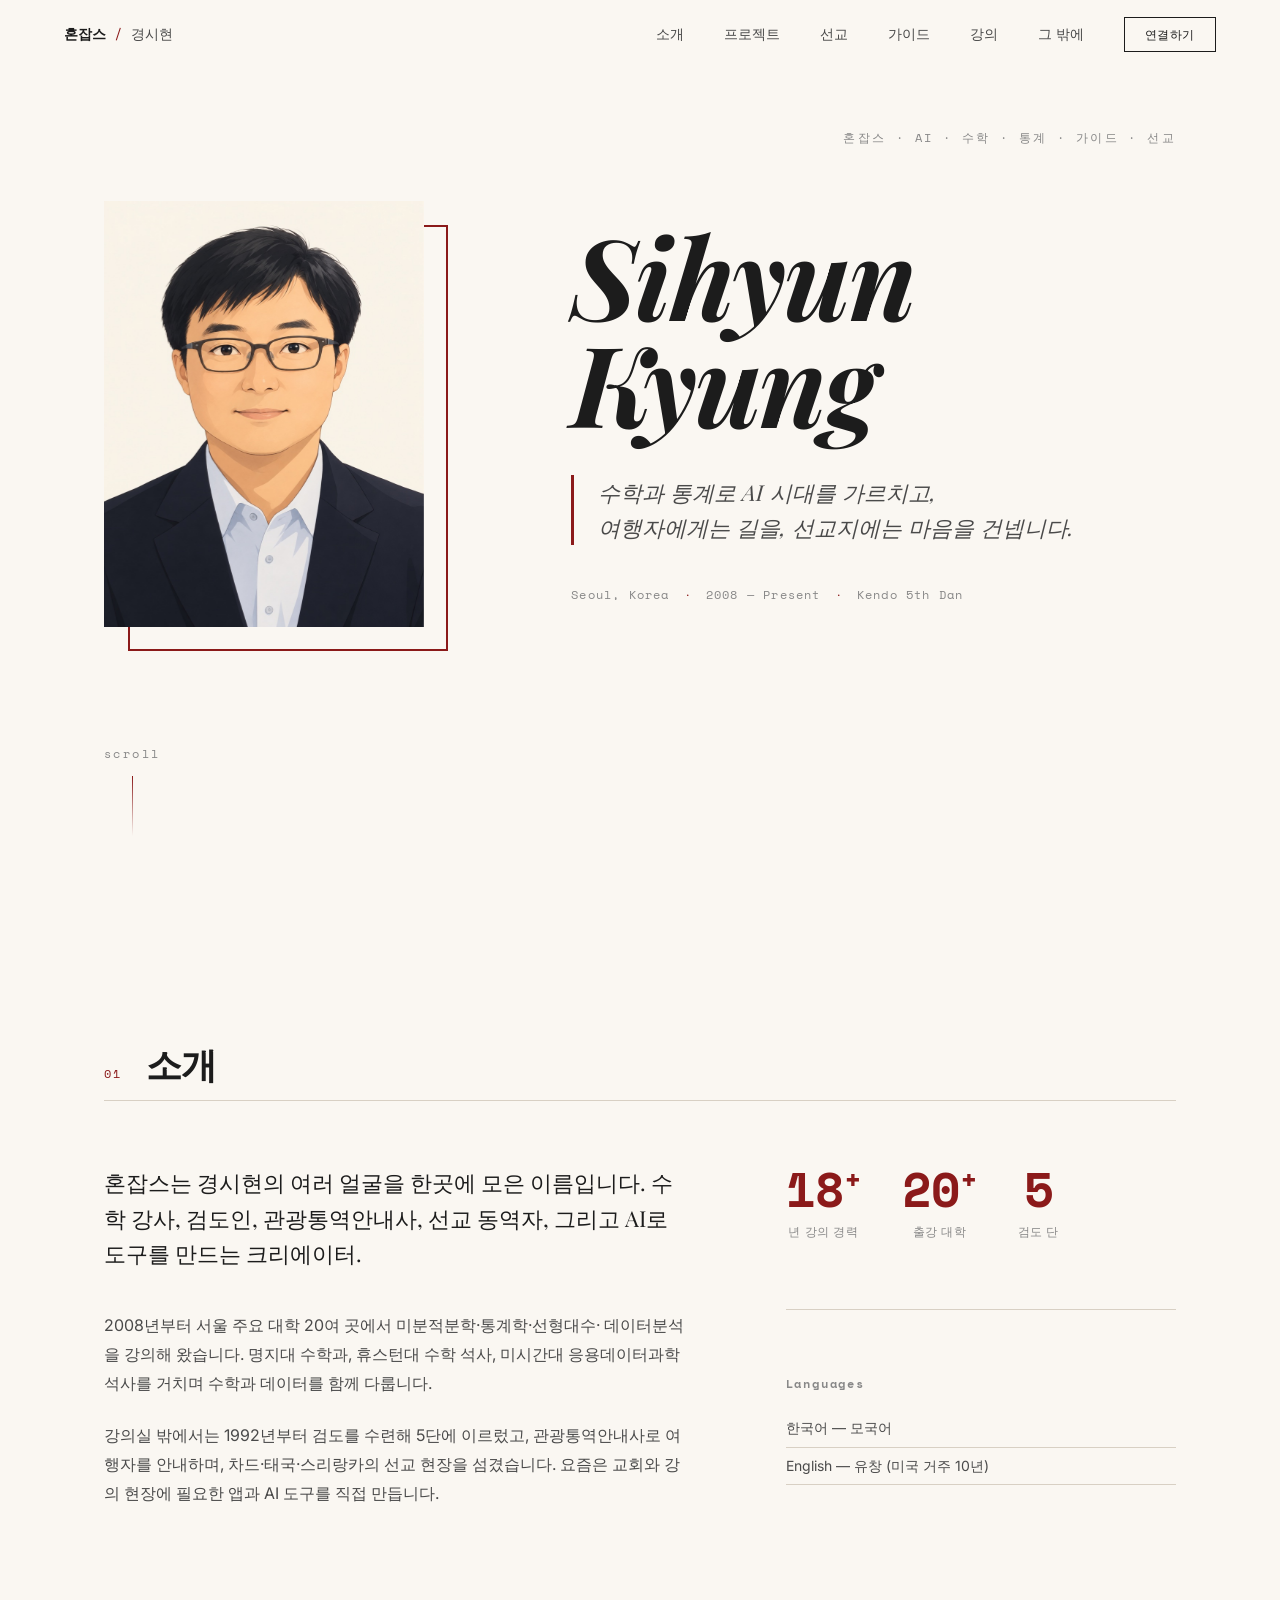
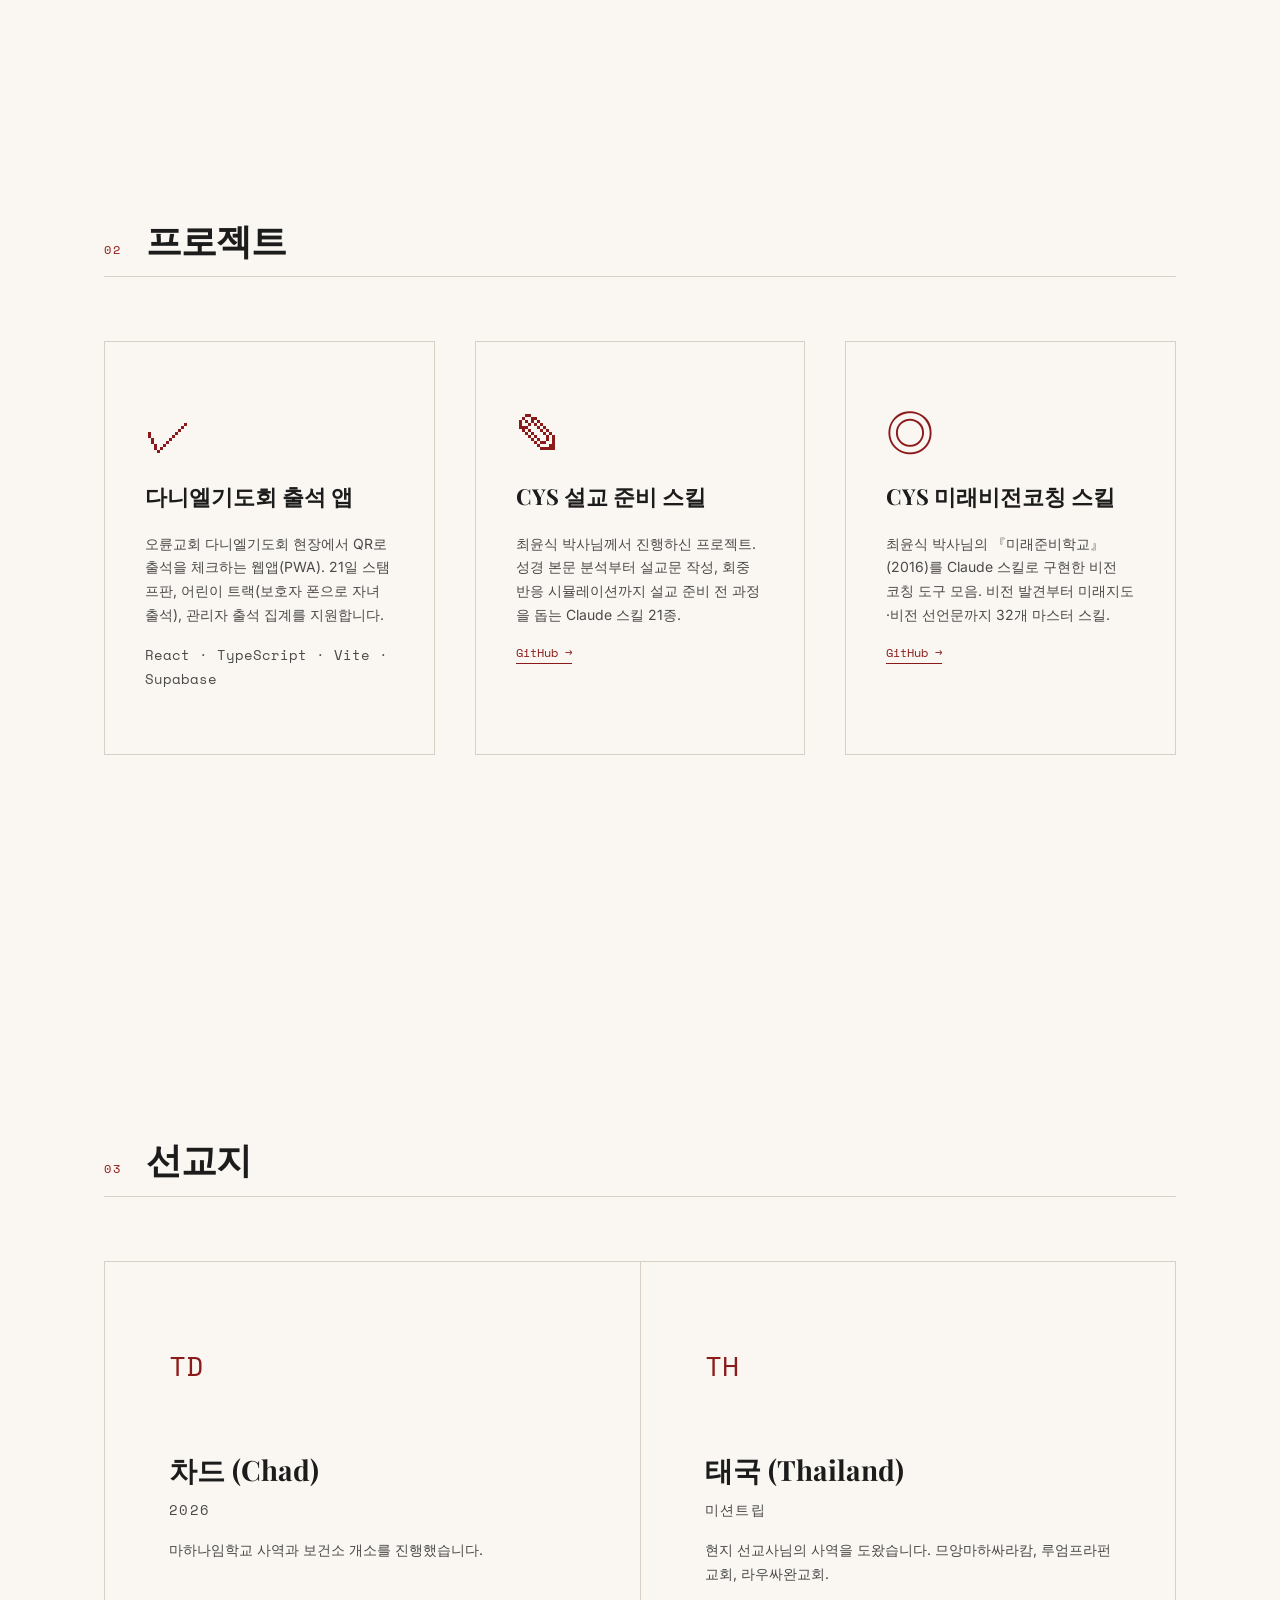
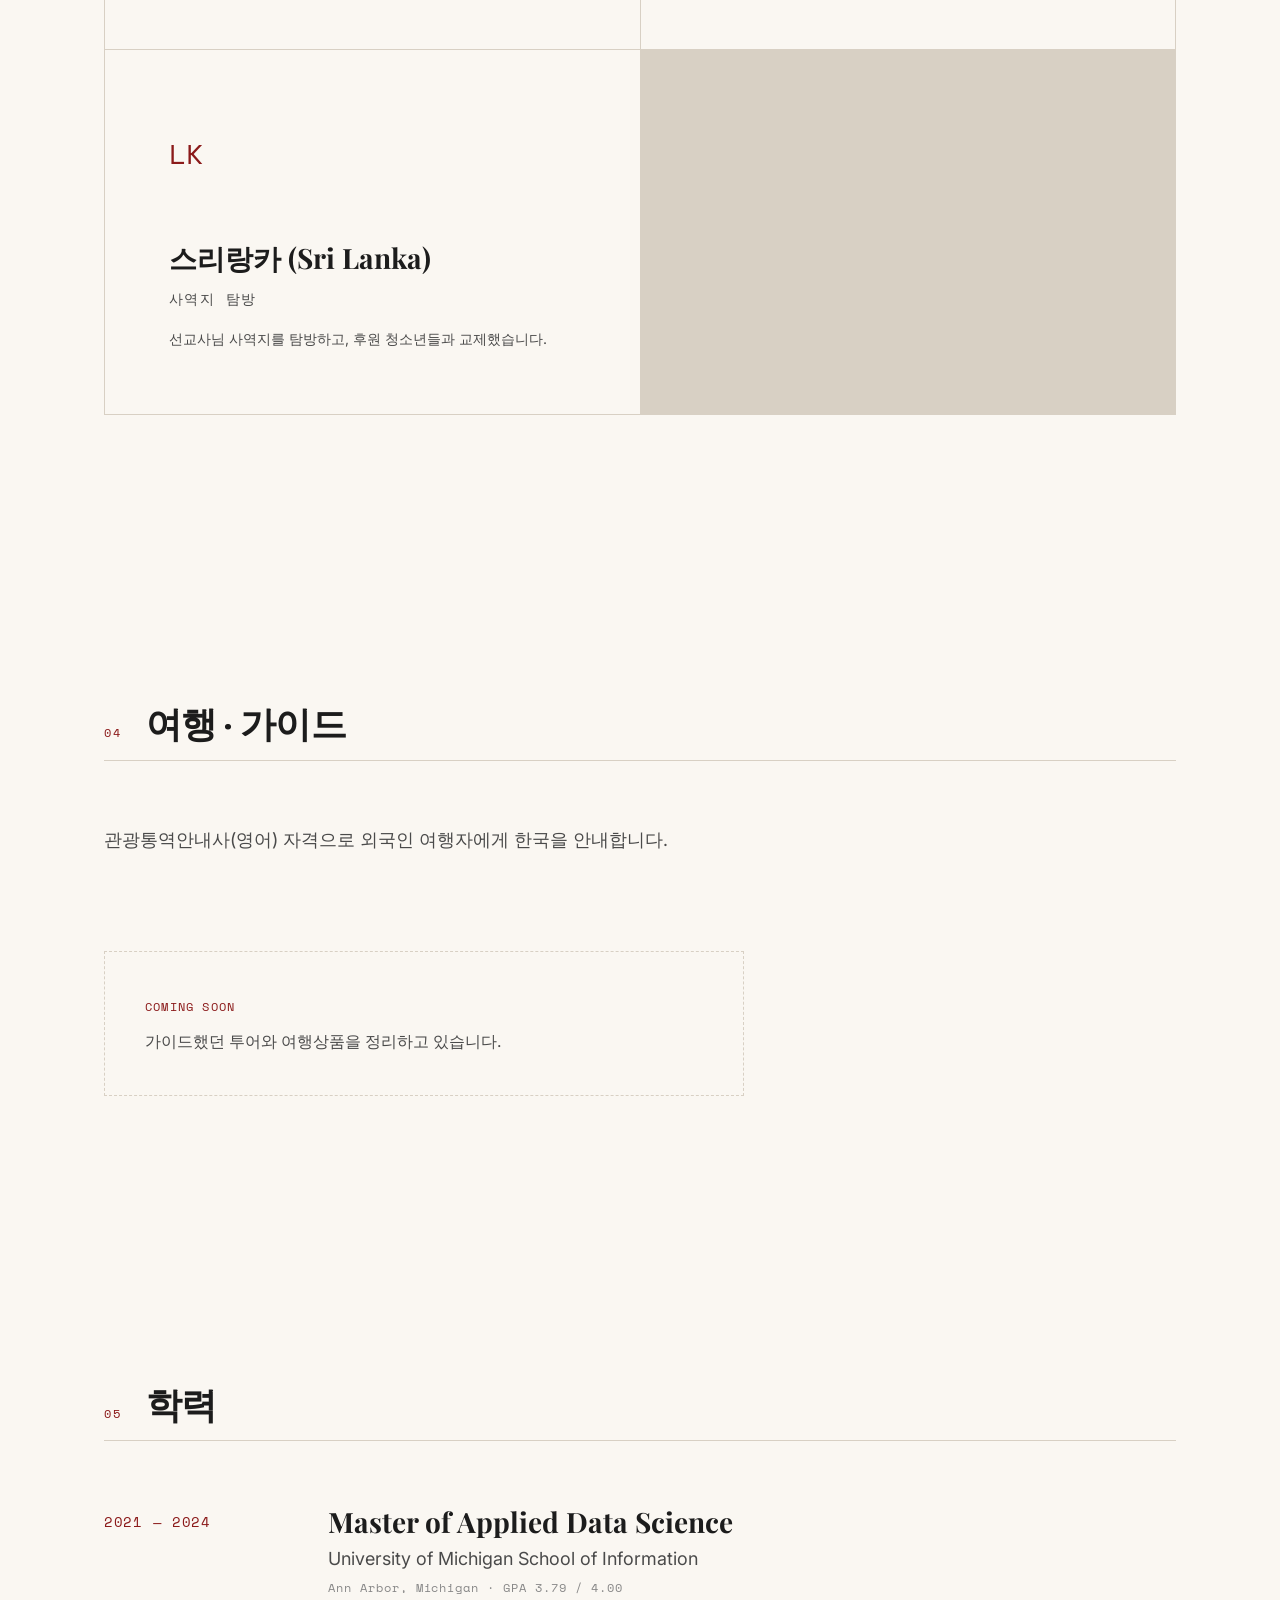
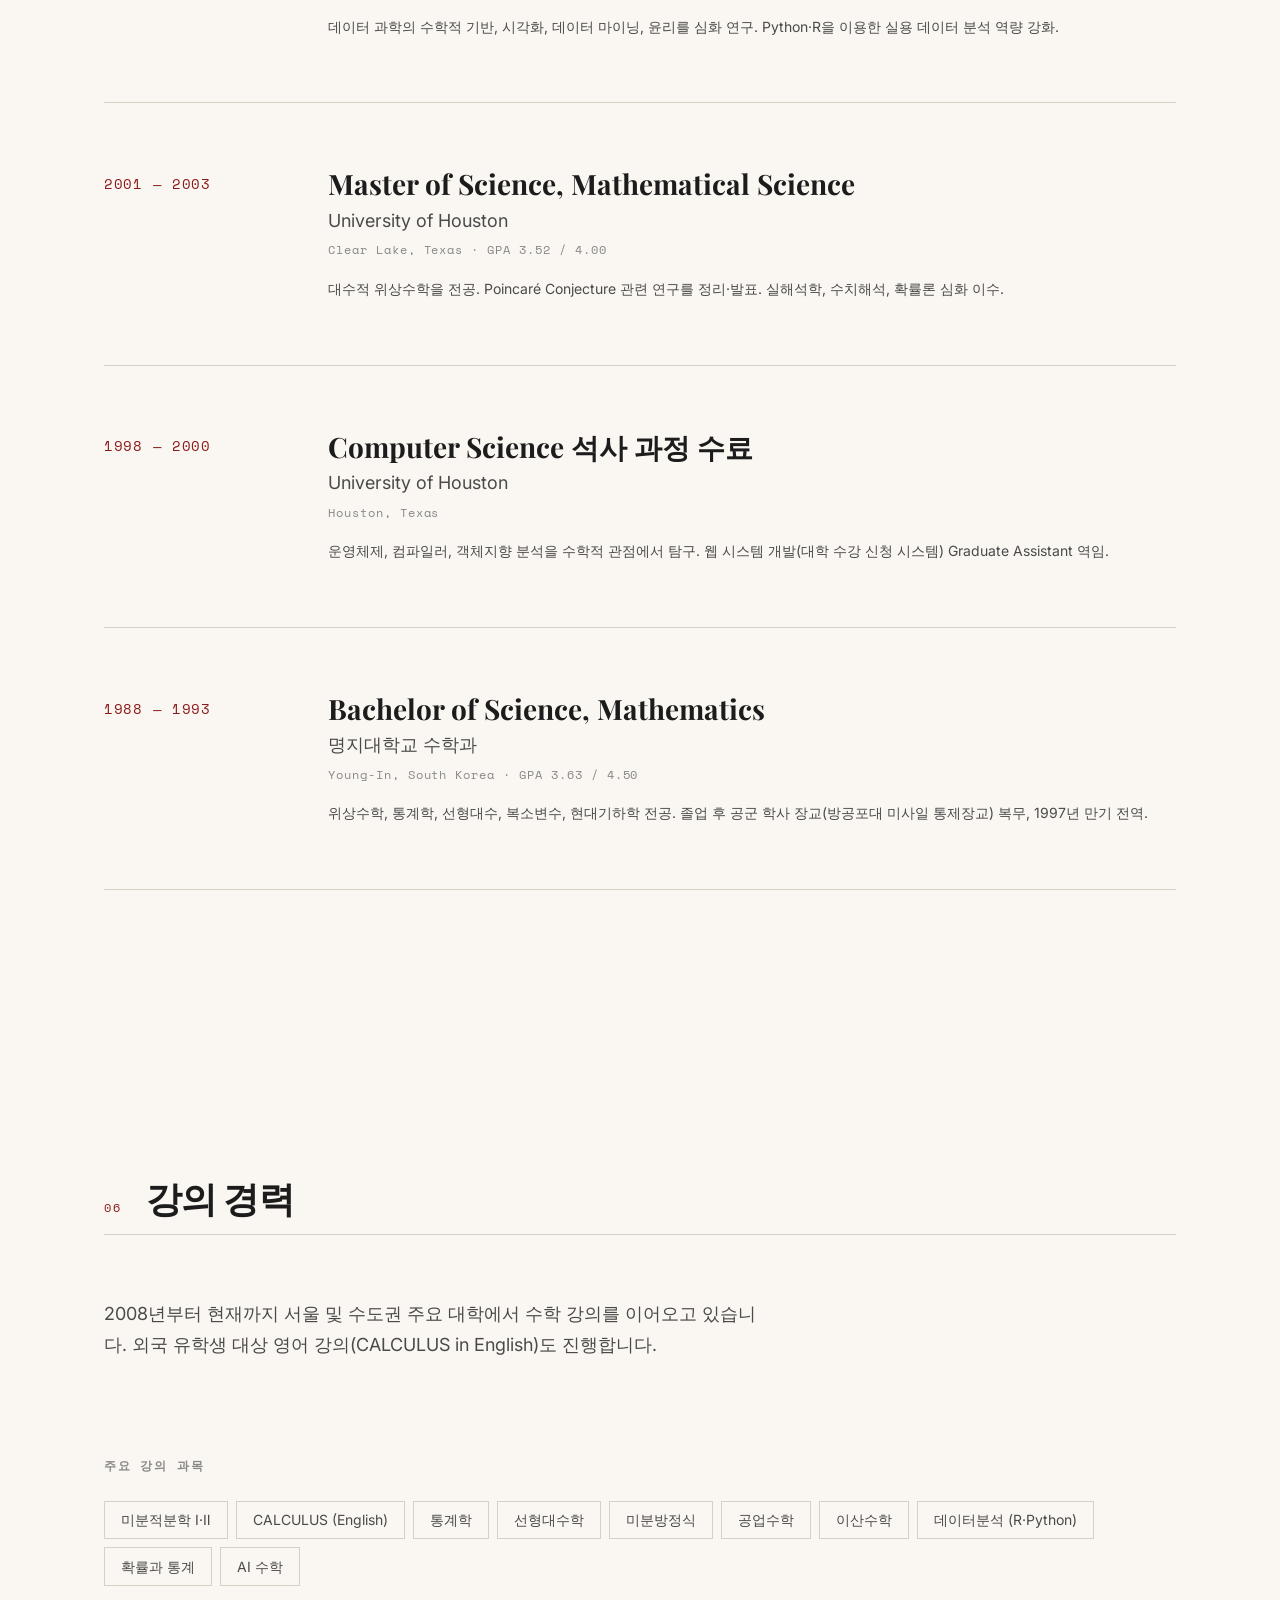
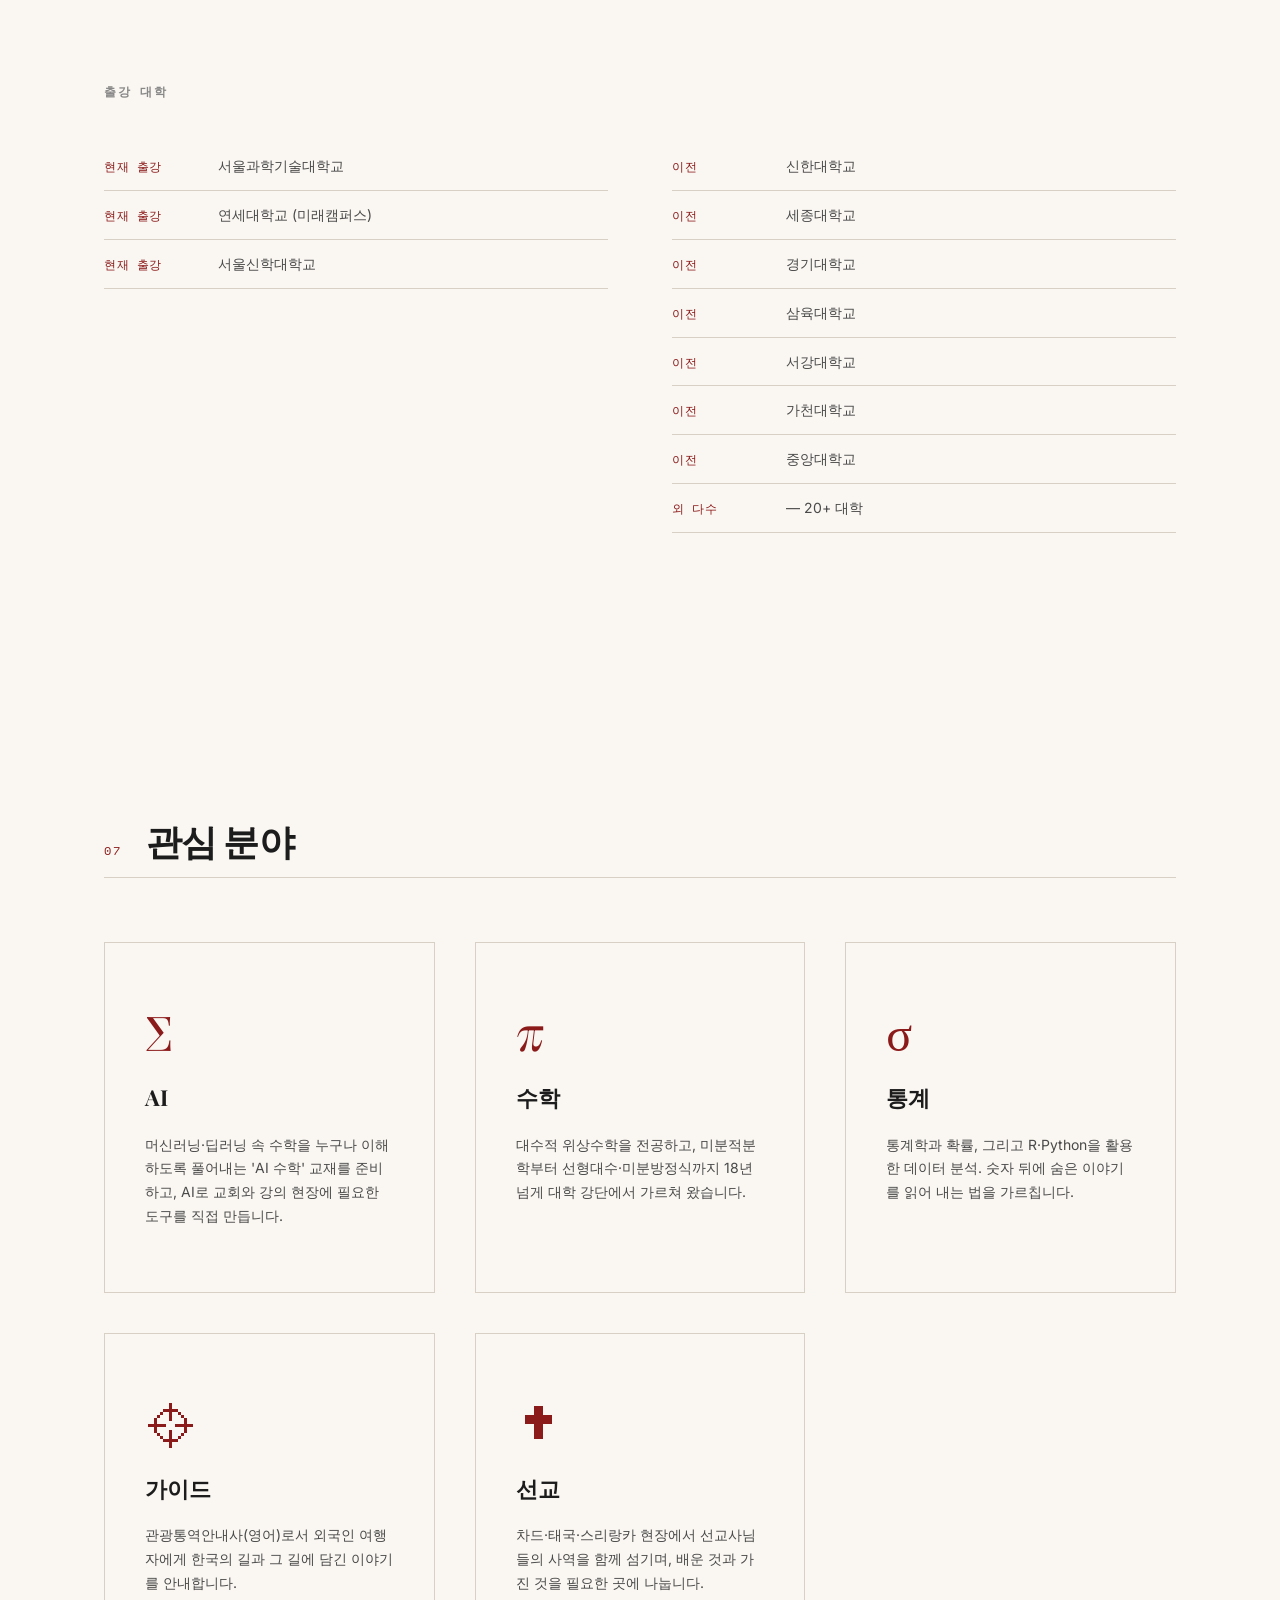
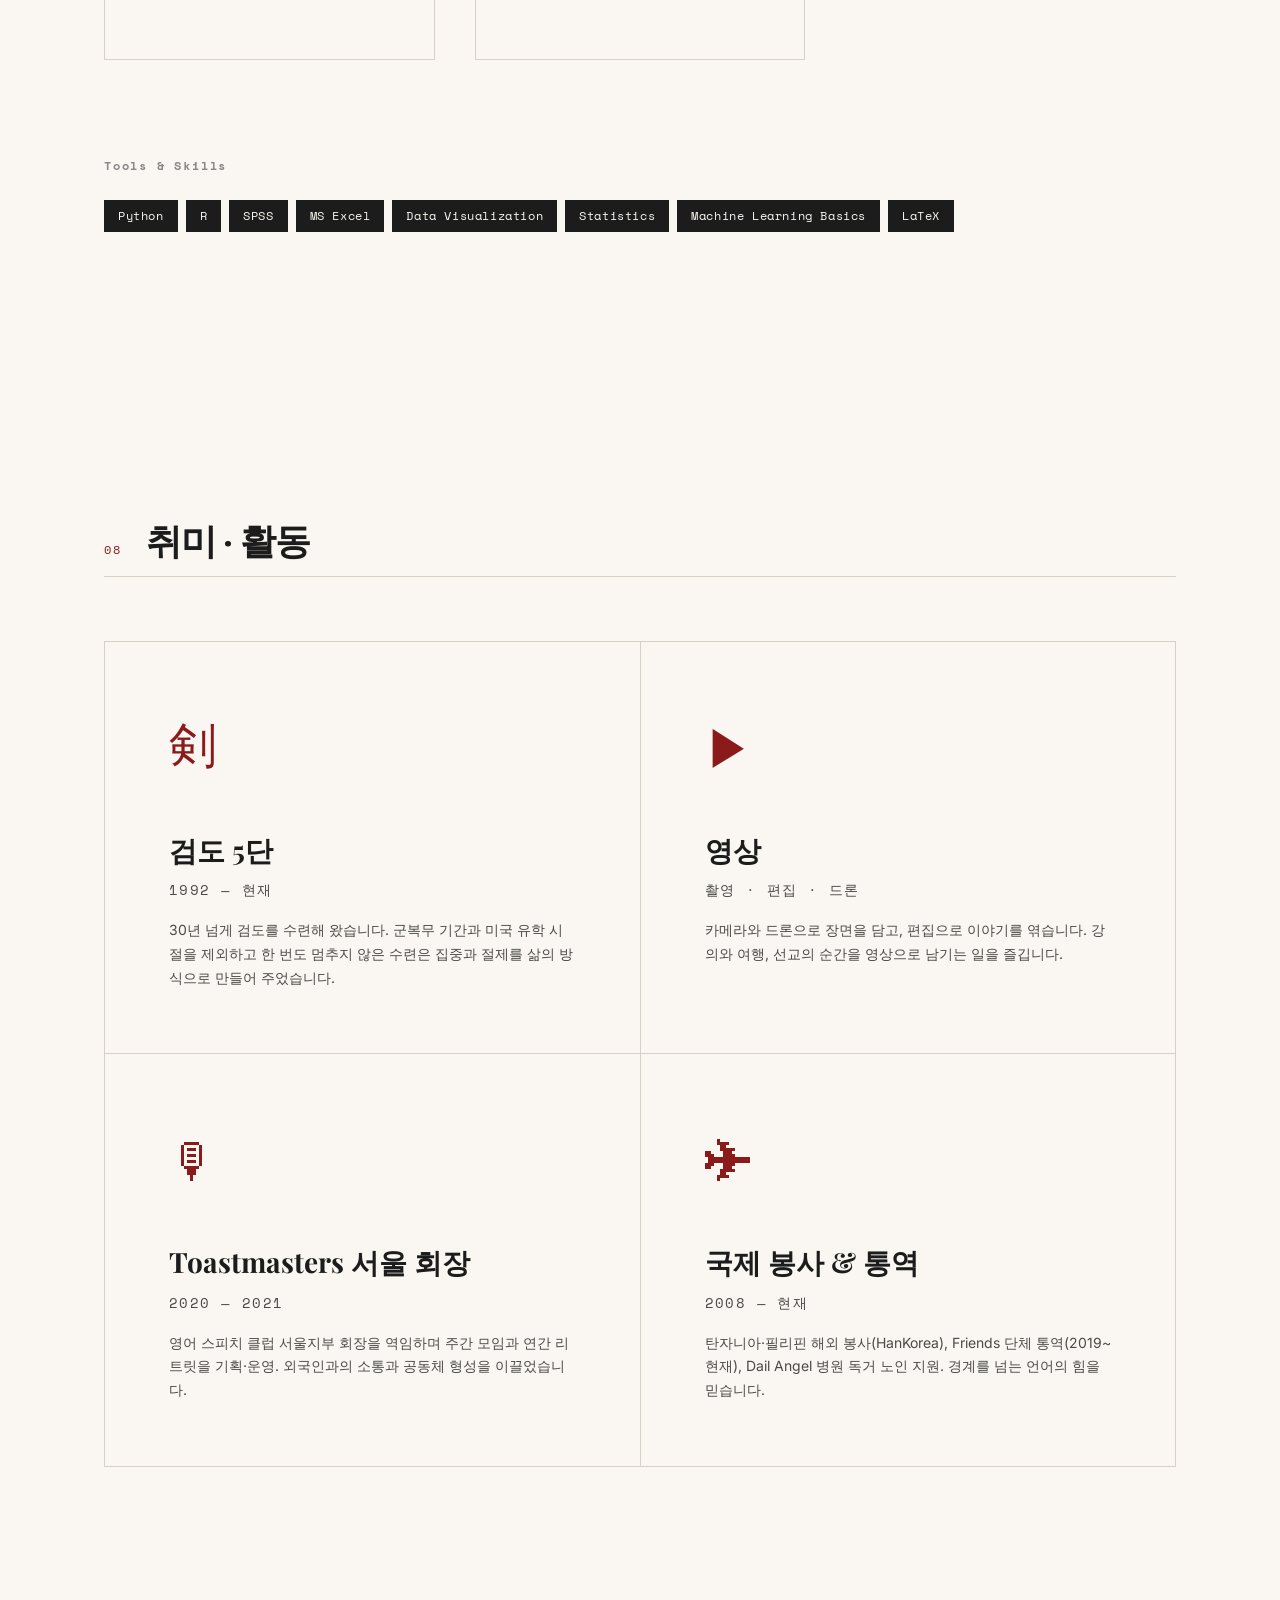
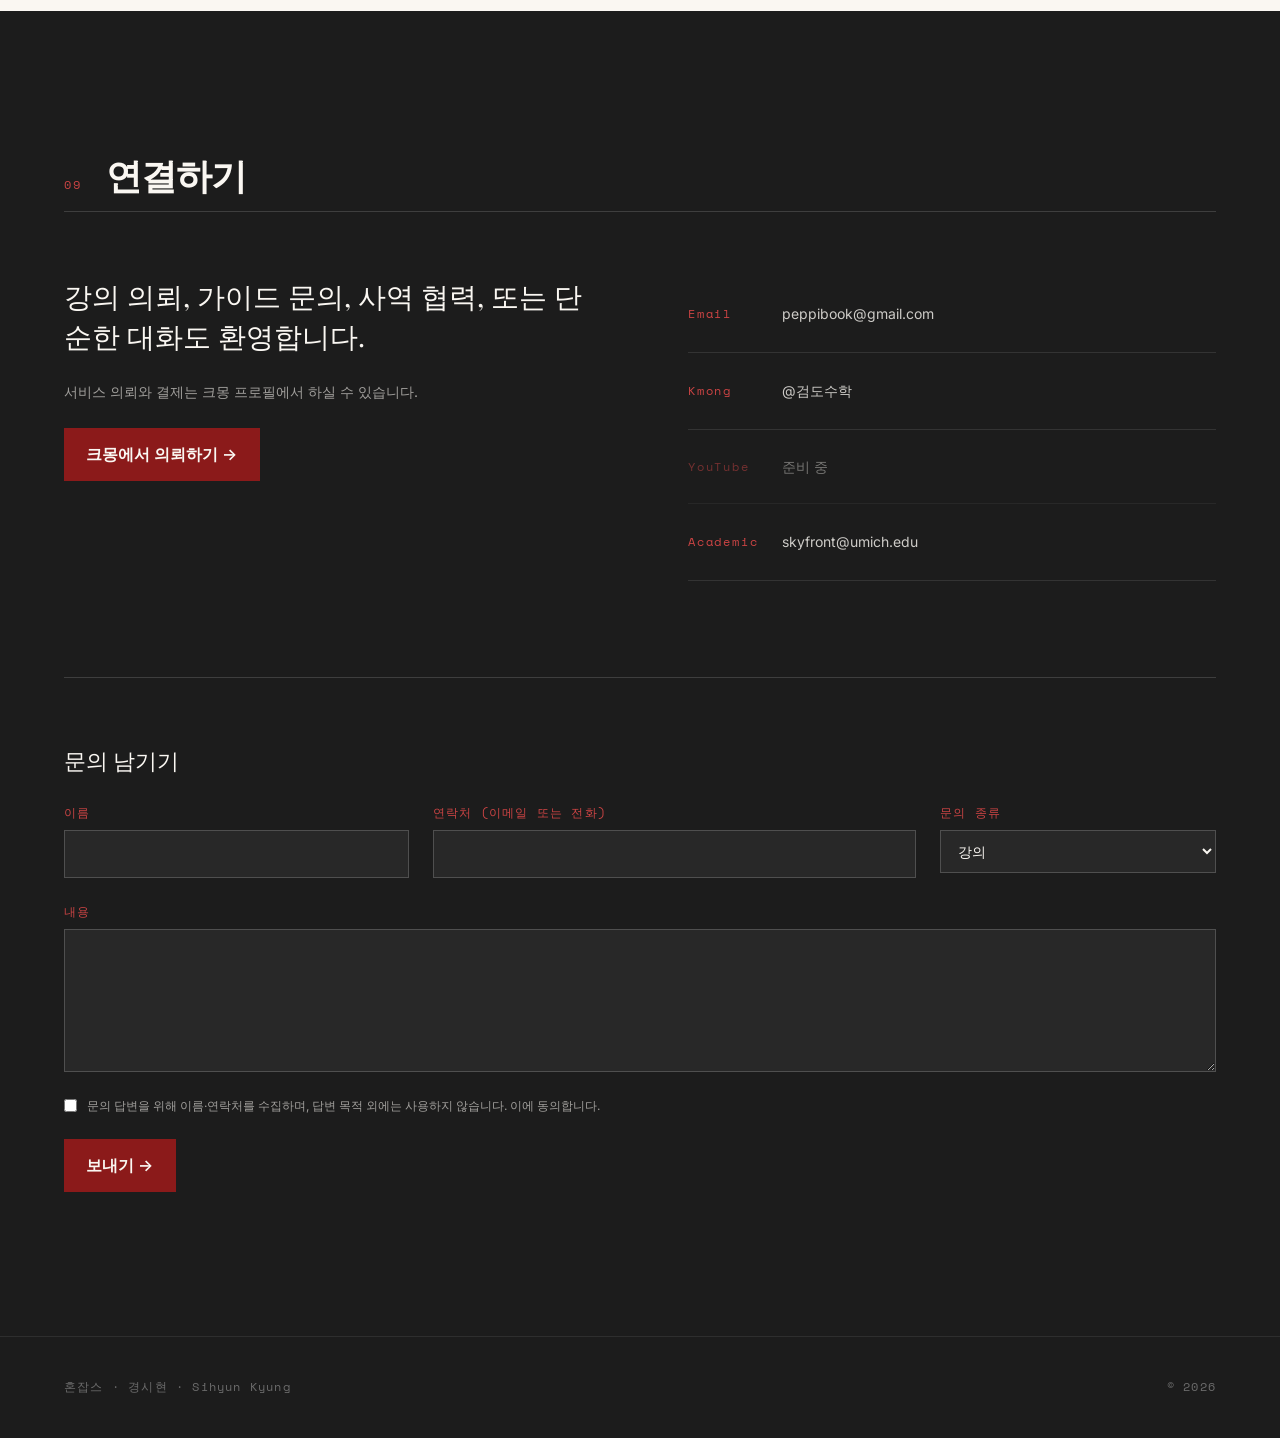
==== index.html @ 9460e6c8 "Add files via upload" ====
<!DOCTYPE html>
<html lang="ko">
<head>
  <meta charset="UTF-8" />
  <meta name="viewport" content="width=device-width, initial-scale=1.0" />
  <title>혼잡스 — 경시현</title>
  <meta name="description" content="혼잡스 — 경시현(Sihyun Kyung). 수학 강사, 검도 5단, 관광통역안내사, 선교, 앱·AI 프로젝트." />
  <link rel="preconnect" href="https://fonts.googleapis.com" />
  <link rel="preconnect" href="https://fonts.gstatic.com" crossorigin />
  <link href="https://fonts.googleapis.com/css2?family=Playfair+Display:ital,wght@0,400;0,700;0,900;1,400;1,700&family=Inter:wght@300;400;500;600&family=Space+Mono:wght@400;700&display=swap" rel="stylesheet" />
  <link rel="stylesheet" href="css/style.css" />
</head>
<body>

  <!-- ═══ NAV ═══ -->
  <nav class="nav" id="nav">
    <div class="nav__logo">
      <span class="nav__name">혼잡스</span>
      <span class="nav__slash">/</span>
      <span class="nav__name-en">경시현</span>
    </div>
    <ul class="nav__links">
      <li><a href="#about">소개</a></li>
      <li><a href="#projects">프로젝트</a></li>
      <li><a href="#mission">선교</a></li>
      <li><a href="#guide">가이드</a></li>
      <li><a href="#teaching">강의</a></li>
      <li><a href="#beyond">그 밖에</a></li>
      <li><a href="#contact" class="nav__cta">연결하기</a></li>
    </ul>
    <button class="nav__toggle" aria-label="메뉴 열기">
      <span></span><span></span>
    </button>
  </nav>

  <!-- ═══ HERO ═══ -->
  <header class="hero" id="home">
    <div class="hero__top">
      <span class="hero__label mono">혼잡스 · AI · 수학 · 통계 · 가이드 · 선교</span>
    </div>

    <div class="hero__center">
      <div class="hero__photo-wrap">
        <div class="hero__photo-frame">
          <img src="assets/img/profile-toon.jpg" alt="경시현 일러스트 프로필" class="hero__photo hero__photo--toon" />
                  </div>
        <div class="hero__photo-accent" aria-hidden="true"></div>
      </div>

      <div class="hero__text">
        <h1 class="hero__name">
          <span class="hero__name-en hero__name-en--solo">Sihyun<br />Kyung</span>
        </h1>
        <p class="hero__tagline">
          수학과 통계로 AI 시대를 가르치고,<br />
          여행자에게는 길을, 선교지에는 마음을 건넵니다.
        </p>
        <div class="hero__meta">
          <span class="mono">Seoul, Korea</span>
          <span class="hero__dot" aria-hidden="true">·</span>
          <span class="mono">2008 — Present</span>
          <span class="hero__dot" aria-hidden="true">·</span>
          <span class="mono">Kendo 5th Dan</span>
        </div>
      </div>
    </div>

    <div class="hero__bottom">
      <div class="hero__scroll-hint" aria-hidden="true">
        <span class="mono">scroll</span>
        <div class="hero__scroll-line"></div>
      </div>
    </div>
  </header>

  <main>

    <!-- ═══ ABOUT ═══ -->
    <section class="section about" id="about">
      <div class="section__header">
        <span class="section__num mono">01</span>
        <h2 class="section__title">소개</h2>
      </div>

      <div class="about__grid">
        <div class="about__primary">
          <p class="about__lead">
            혼잡스는 경시현의 여러 얼굴을 한곳에 모은 이름입니다.
            수학 강사, 검도인, 관광통역안내사, 선교 동역자, 그리고 AI로 도구를 만드는 크리에이터.
          </p>
          <p class="about__body">
            2008년부터 서울 주요 대학 20여 곳에서 미분적분학·통계학·선형대수·
            데이터분석을 강의해 왔습니다. 명지대 수학과, 휴스턴대 수학 석사,
            미시간대 응용데이터과학 석사를 거치며 수학과 데이터를 함께 다룹니다.
          </p>
          <p class="about__body">
            강의실 밖에서는 1992년부터 검도를 수련해 5단에 이르렀고, 관광통역안내사로
            여행자를 안내하며, 차드·태국·스리랑카의 선교 현장을 섬겼습니다.
            요즘은 교회와 강의 현장에 필요한 앱과 AI 도구를 직접 만듭니다.
          </p>
        </div>

        <div class="about__sidebar">
          <div class="about__stat-group">
            <div class="about__stat">
              <span class="about__stat-num mono">18<sup>+</sup></span>
              <span class="about__stat-label">년 강의 경력</span>
            </div>
            <div class="about__stat">
              <span class="about__stat-num mono">20<sup>+</sup></span>
              <span class="about__stat-label">출강 대학</span>
            </div>
            <div class="about__stat">
              <span class="about__stat-num mono">5</span>
              <span class="about__stat-label">검도 단</span>
            </div>
          </div>

          <div class="about__langs">
            <h3 class="about__langs-title mono">Languages</h3>
            <ul>
              <li>한국어 — 모국어</li>
              <li>English — 유창 (미국 거주 10년)</li>
            </ul>
          </div>
        </div>
      </div>
    </section>

    <!-- ═══ PROJECTS ═══ -->
    <section class="section projects" id="projects">
      <div class="section__header">
        <span class="section__num mono">02</span>
        <h2 class="section__title">프로젝트</h2>
      </div>

      <div class="research__grid">
        <article class="research__card reveal">
          <div class="research__icon" aria-hidden="true">✓</div>
          <h3>다니엘기도회 출석 앱</h3>
          <p>
            오륜교회 다니엘기도회 현장에서 QR로 출석을 체크하는 웹앱(PWA).
            21일 스탬프판, 어린이 트랙(보호자 폰으로 자녀 출석), 관리자 출석 집계를 지원합니다.
          </p>
          <p class="project__stack mono">React · TypeScript · Vite · Supabase</p>
        </article>

        <article class="research__card reveal">
          <div class="research__icon" aria-hidden="true">✎</div>
          <h3>CYS 설교 준비 스킬</h3>
          <p>
            최윤식 박사님께서 진행하신 프로젝트. 성경 본문 분석부터 설교문 작성,
            회중 반응 시뮬레이션까지 설교 준비 전 과정을 돕는 Claude 스킬 21종.
          </p>
          <a class="project__link mono" href="https://github.com/idoforgod/cys-claude-sermon-skills" target="_blank" rel="noopener">GitHub →</a>
        </article>

        <article class="research__card reveal">
          <div class="research__icon" aria-hidden="true">◎</div>
          <h3>CYS 미래비전코칭 스킬</h3>
          <p>
            최윤식 박사님의 『미래준비학교』(2016)를 Claude 스킬로 구현한 비전 코칭 도구 모음.
            비전 발견부터 미래지도·비전 선언문까지 32개 마스터 스킬.
          </p>
          <a class="project__link mono" href="https://github.com/idoforgod/cys-claude-vision-coaching-skills" target="_blank" rel="noopener">GitHub →</a>
        </article>
      </div>
    </section>

    <!-- ═══ MISSION ═══ -->
    <section class="section mission" id="mission">
      <div class="section__header">
        <span class="section__num mono">03</span>
        <h2 class="section__title">선교지</h2>
      </div>

      <div class="beyond__grid">
        <article class="beyond__item reveal">
          <div class="beyond__visual" aria-hidden="true">
            <span class="beyond__glyph">TD</span>
          </div>
          <div class="beyond__content">
            <h3>차드 (Chad)</h3>
            <p class="mono beyond__period">2026</p>
            <p>마하나임학교 사역과 보건소 개소를 진행했습니다.</p>
          </div>
        </article>

        <article class="beyond__item reveal">
          <div class="beyond__visual" aria-hidden="true">
            <span class="beyond__glyph">TH</span>
          </div>
          <div class="beyond__content">
            <h3>태국 (Thailand)</h3>
            <p class="mono beyond__period">미션트립</p>
            <p>
              현지 선교사님의 사역을 도왔습니다.
              므앙마하싸라캄, 루엄프라펀교회, 라우싸완교회.
            </p>
          </div>
        </article>

        <article class="beyond__item reveal">
          <div class="beyond__visual" aria-hidden="true">
            <span class="beyond__glyph">LK</span>
          </div>
          <div class="beyond__content">
            <h3>스리랑카 (Sri Lanka)</h3>
            <p class="mono beyond__period">사역지 탐방</p>
            <p>선교사님 사역지를 탐방하고, 후원 청소년들과 교제했습니다.</p>
          </div>
        </article>
      </div>
    </section>

    <!-- ═══ GUIDE ═══ -->
    <section class="section guide" id="guide">
      <div class="section__header">
        <span class="section__num mono">04</span>
        <h2 class="section__title">여행 · 가이드</h2>
      </div>

      <div class="teaching__intro reveal">
        <p>
          관광통역안내사(영어) 자격으로 외국인 여행자에게 한국을 안내합니다.
        </p>
      </div>
      <div class="guide__placeholder reveal">
        <span class="mono">Coming soon</span>
        <p>가이드했던 투어와 여행상품을 정리하고 있습니다.</p>
      </div>
    </section>

    <!-- ═══ EDUCATION ═══ -->
    <section class="section education" id="education">
      <div class="section__header">
        <span class="section__num mono">05</span>
        <h2 class="section__title">학력</h2>
      </div>

      <div class="edu__list">

        <article class="edu__item reveal">
          <div class="edu__year mono">2021 — 2024</div>
          <div class="edu__body">
            <h3 class="edu__degree">Master of Applied Data Science</h3>
            <p class="edu__school">University of Michigan School of Information</p>
            <p class="edu__location mono">Ann Arbor, Michigan · GPA 3.79 / 4.00</p>
            <p class="edu__desc">
              데이터 과학의 수학적 기반, 시각화, 데이터 마이닝, 윤리를 심화 연구.
              Python·R을 이용한 실용 데이터 분석 역량 강화.
            </p>
          </div>
        </article>

        <article class="edu__item reveal">
          <div class="edu__year mono">2001 — 2003</div>
          <div class="edu__body">
            <h3 class="edu__degree">Master of Science, Mathematical Science</h3>
            <p class="edu__school">University of Houston</p>
            <p class="edu__location mono">Clear Lake, Texas · GPA 3.52 / 4.00</p>
            <p class="edu__desc">
              대수적 위상수학을 전공. Poincaré Conjecture 관련 연구를 정리·발표.
              실해석학, 수치해석, 확률론 심화 이수.
            </p>
          </div>
        </article>

        <article class="edu__item reveal">
          <div class="edu__year mono">1998 — 2000</div>
          <div class="edu__body">
            <h3 class="edu__degree">Computer Science 석사 과정 수료</h3>
            <p class="edu__school">University of Houston</p>
            <p class="edu__location mono">Houston, Texas</p>
            <p class="edu__desc">
              운영체제, 컴파일러, 객체지향 분석을 수학적 관점에서 탐구.
              웹 시스템 개발(대학 수강 신청 시스템) Graduate Assistant 역임.
            </p>
          </div>
        </article>

        <article class="edu__item reveal">
          <div class="edu__year mono">1988 — 1993</div>
          <div class="edu__body">
            <h3 class="edu__degree">Bachelor of Science, Mathematics</h3>
            <p class="edu__school">명지대학교 수학과</p>
            <p class="edu__location mono">Young-In, South Korea · GPA 3.63 / 4.50</p>
            <p class="edu__desc">
              위상수학, 통계학, 선형대수, 복소변수, 현대기하학 전공.
              졸업 후 공군 학사 장교(방공포대 미사일 통제장교) 복무, 1997년 만기 전역.
            </p>
          </div>
        </article>

      </div>
    </section>

    <!-- ═══ TEACHING ═══ -->
    <section class="section teaching" id="teaching">
      <div class="section__header">
        <span class="section__num mono">06</span>
        <h2 class="section__title">강의 경력</h2>
      </div>

      <div class="teaching__intro reveal">
        <p>
          2008년부터 현재까지 서울 및 수도권 주요 대학에서 수학 강의를 이어오고 있습니다.
          외국 유학생 대상 영어 강의(CALCULUS in English)도 진행합니다.
        </p>
      </div>

      <div class="teaching__courses reveal">
        <h3 class="teaching__courses-title mono">주요 강의 과목</h3>
        <ul class="teaching__courses-list">
          <li><span class="tag">미분적분학 Ⅰ·Ⅱ</span></li>
          <li><span class="tag">CALCULUS (English)</span></li>
          <li><span class="tag">통계학</span></li>
          <li><span class="tag">선형대수학</span></li>
          <li><span class="tag">미분방정식</span></li>
          <li><span class="tag">공업수학</span></li>
          <li><span class="tag">이산수학</span></li>
          <li><span class="tag">데이터분석 (R·Python)</span></li>
          <li><span class="tag">확률과 통계</span></li>
          <li><span class="tag">AI 수학</span></li>
        </ul>
      </div>

      <div class="teaching__unis">
        <h3 class="teaching__unis-title mono">출강 대학</h3>
        <div class="teaching__unis-grid">
          <div class="uni__col">
            <div class="uni__item reveal"><span class="mono">현재 출강</span><span>서울과학기술대학교</span></div>
            <div class="uni__item reveal"><span class="mono">현재 출강</span><span>연세대학교 (미래캠퍼스)</span></div>
            <div class="uni__item reveal"><span class="mono">현재 출강</span><span>서울신학대학교</span></div>
          </div>
          <div class="uni__col">
            <div class="uni__item reveal"><span class="mono">이전</span><span>신한대학교</span></div>
            <div class="uni__item reveal"><span class="mono">이전</span><span>세종대학교</span></div>
            <div class="uni__item reveal"><span class="mono">이전</span><span>경기대학교</span></div>
            <div class="uni__item reveal"><span class="mono">이전</span><span>삼육대학교</span></div>
            <div class="uni__item reveal"><span class="mono">이전</span><span>서강대학교</span></div>
            <div class="uni__item reveal"><span class="mono">이전</span><span>가천대학교</span></div>
            <div class="uni__item reveal"><span class="mono">이전</span><span>중앙대학교</span></div>
            <div class="uni__item reveal"><span class="mono">외 다수</span><span>— 20+ 대학</span></div>
          </div>
        </div>
      </div>
    </section>

    <!-- ═══ INTERESTS ═══ -->
    <section class="section research" id="research">
      <div class="section__header">
        <span class="section__num mono">07</span>
        <h2 class="section__title">관심 분야</h2>
      </div>

      <div class="research__grid">
        <article class="research__card reveal">
          <div class="research__icon" aria-hidden="true">∑</div>
          <h3>AI</h3>
          <p>
            머신러닝·딥러닝 속 수학을 누구나 이해하도록 풀어내는 'AI 수학' 교재를 준비하고,
            AI로 교회와 강의 현장에 필요한 도구를 직접 만듭니다.
          </p>
        </article>

        <article class="research__card reveal">
          <div class="research__icon" aria-hidden="true">π</div>
          <h3>수학</h3>
          <p>
            대수적 위상수학을 전공하고, 미분적분학부터 선형대수·미분방정식까지
            18년 넘게 대학 강단에서 가르쳐 왔습니다.
          </p>
        </article>

        <article class="research__card reveal">
          <div class="research__icon" aria-hidden="true">σ</div>
          <h3>통계</h3>
          <p>
            통계학과 확률, 그리고 R·Python을 활용한 데이터 분석.
            숫자 뒤에 숨은 이야기를 읽어 내는 법을 가르칩니다.
          </p>
        </article>

        <article class="research__card reveal">
          <div class="research__icon" aria-hidden="true">⌖</div>
          <h3>가이드</h3>
          <p>
            관광통역안내사(영어)로서 외국인 여행자에게
            한국의 길과 그 길에 담긴 이야기를 안내합니다.
          </p>
        </article>

        <article class="research__card reveal">
          <div class="research__icon" aria-hidden="true">✝</div>
          <h3>선교</h3>
          <p>
            차드·태국·스리랑카 현장에서 선교사님들의 사역을 함께 섬기며,
            배운 것과 가진 것을 필요한 곳에 나눕니다.
          </p>
        </article>
      </div>

      <div class="research__tools reveal">
        <h3 class="mono">Tools &amp; Skills</h3>
        <div class="research__tools-list">
          <span class="tool-chip">Python</span>
          <span class="tool-chip">R</span>
          <span class="tool-chip">SPSS</span>
          <span class="tool-chip">MS Excel</span>
          <span class="tool-chip">Data Visualization</span>
          <span class="tool-chip">Statistics</span>
          <span class="tool-chip">Machine Learning Basics</span>
          <span class="tool-chip">LaTeX</span>
        </div>
      </div>
    </section>

    <!-- ═══ BEYOND ═══ -->
    <section class="section beyond" id="beyond">
      <div class="section__header">
        <span class="section__num mono">08</span>
        <h2 class="section__title">취미 · 활동</h2>
      </div>

      <div class="beyond__grid">

        <article class="beyond__item reveal">
          <div class="beyond__visual beyond__visual--kendo" aria-hidden="true">
            <span class="beyond__glyph">剣</span>
          </div>
          <div class="beyond__content">
            <h3>검도 5단</h3>
            <p class="mono beyond__period">1992 — 현재</p>
            <p>
              30년 넘게 검도를 수련해 왔습니다. 군복무 기간과 미국 유학 시절을 제외하고
              한 번도 멈추지 않은 수련은 집중과 절제를 삶의 방식으로 만들어 주었습니다.
            </p>
          </div>
        </article>

        <article class="beyond__item reveal">
          <div class="beyond__visual beyond__visual--drone" aria-hidden="true">
            <span class="beyond__glyph">▶</span>
          </div>
          <div class="beyond__content">
            <h3>영상</h3>
            <p class="mono beyond__period">촬영 · 편집 · 드론</p>
            <p>
              카메라와 드론으로 장면을 담고, 편집으로 이야기를 엮습니다.
              강의와 여행, 선교의 순간을 영상으로 남기는 일을 즐깁니다.
            </p>
          </div>
        </article>

        <article class="beyond__item reveal">
          <div class="beyond__visual beyond__visual--toast" aria-hidden="true">
            <span class="beyond__glyph">🎙</span>
          </div>
          <div class="beyond__content">
            <h3>Toastmasters 서울 회장</h3>
            <p class="mono beyond__period">2020 — 2021</p>
            <p>
              영어 스피치 클럽 서울지부 회장을 역임하며 주간 모임과 연간 리트릿을 기획·운영.
              외국인과의 소통과 공동체 형성을 이끌었습니다.
            </p>
          </div>
        </article>

        <article class="beyond__item reveal">
          <div class="beyond__visual beyond__visual--volunteer" aria-hidden="true">
            <span class="beyond__glyph">✈</span>
          </div>
          <div class="beyond__content">
            <h3>국제 봉사 &amp; 통역</h3>
            <p class="mono beyond__period">2008 — 현재</p>
            <p>
              탄자니아·필리핀 해외 봉사(HanKorea), Friends 단체 통역(2019~현재),
              Dail Angel 병원 독거 노인 지원. 경계를 넘는 언어의 힘을 믿습니다.
            </p>
          </div>
        </article>


      </div>
    </section>

    <!-- ═══ CONTACT ═══ -->
    <section class="section contact" id="contact">
      <div class="contact__inner">
        <div class="section__header">
          <span class="section__num mono">09</span>
          <h2 class="section__title">연결하기</h2>
        </div>

        <div class="contact__grid">
          <div class="contact__text reveal">
            <p class="contact__lead">
              강의 의뢰, 가이드 문의, 사역 협력, 또는 단순한 대화도 환영합니다.
            </p>
            <p>
              서비스 의뢰와 결제는 크몽 프로필에서 하실 수 있습니다.
            </p>
            <a class="contact__cta" href="https://kmong.com/@%EA%B2%80%EB%8F%84%EC%88%98%ED%95%99" target="_blank" rel="noopener">크몽에서 의뢰하기 →</a>
          </div>

          <div class="contact__links reveal">
            <a href="mailto:peppibook@gmail.com" class="contact__link">
              <span class="mono contact__link-label">Email</span>
              <span class="contact__link-value">peppibook@gmail.com</span>
              <span class="contact__link-arrow" aria-hidden="true">→</span>
            </a>
            <a href="https://kmong.com/@%EA%B2%80%EB%8F%84%EC%88%98%ED%95%99" class="contact__link" target="_blank" rel="noopener">
              <span class="mono contact__link-label">Kmong</span>
              <span class="contact__link-value">@검도수학</span>
              <span class="contact__link-arrow" aria-hidden="true">→</span>
            </a>
            <div class="contact__link contact__link--soon">
              <span class="mono contact__link-label">YouTube</span>
              <span class="contact__link-value">준비 중</span>
            </div>
            <a href="mailto:skyfront@umich.edu" class="contact__link">
              <span class="mono contact__link-label">Academic</span>
              <span class="contact__link-value">skyfront@umich.edu</span>
              <span class="contact__link-arrow" aria-hidden="true">→</span>
            </a>
          </div>
        </div>

        <form class="inquiry reveal" id="inquiry-form">
          <h3 class="inquiry__title">문의 남기기</h3>
          <div class="inquiry__row">
            <label class="inquiry__field">
              <span class="mono">이름</span>
              <input name="name" type="text" required maxlength="50" autocomplete="name" />
            </label>
            <label class="inquiry__field">
              <span class="mono">연락처 (이메일 또는 전화)</span>
              <input name="contact" type="text" required minlength="3" maxlength="100" autocomplete="email" />
            </label>
            <label class="inquiry__field">
              <span class="mono">문의 종류</span>
              <select name="category" required>
                <option value="강의">강의</option>
                <option value="가이드">가이드</option>
                <option value="사역">사역</option>
                <option value="기타">기타</option>
              </select>
            </label>
          </div>
          <label class="inquiry__field">
            <span class="mono">내용</span>
            <textarea name="message" rows="5" required minlength="5" maxlength="2000"></textarea>
          </label>
          <label class="inquiry__hp" aria-hidden="true">
            website <input name="website" type="text" tabindex="-1" autocomplete="off" />
          </label>
          <label class="inquiry__consent">
            <input name="consent" type="checkbox" required />
            <span>문의 답변을 위해 이름·연락처를 수집하며, 답변 목적 외에는 사용하지 않습니다. 이에 동의합니다.</span>
          </label>
          <div class="inquiry__actions">
            <button type="submit" class="contact__cta">보내기 →</button>
            <p class="inquiry__status" id="inquiry-status" role="status" aria-live="polite"></p>
          </div>
        </form>
      </div>
    </section>

  </main>

  <!-- ═══ FOOTER ═══ -->
  <footer class="footer">
    <div class="footer__inner">
      <span class="mono footer__name">혼잡스 · 경시현 · Sihyun Kyung</span>
      <span class="footer__copy mono">© 2026</span>
    </div>
  </footer>

  <script src="js/main.js"></script>
  <script src="js/config.js"></script>
  <script src="js/inquiry.js"></script>
</body>
</html>
---- css/style.css ----
/* ══════════════════════════════════════
   경시현 홈페이지 — Editorial / Mathematical Humanism
   Anti-AI: no gradient blobs, no card shadows, no purple/teal
   ══════════════════════════════════════ */

/* ─── DESIGN TOKENS ─── */
:root {
  --cream:     #FAF7F2;
  --ink:       #1C1C1C;
  --ink-light: #4A4A4A;
  --ink-muted: #888;
  --crimson:   #8B1A1A;
  --crimson-2: #A52020;
  --line:      #D8D0C4;
  --white:     #FFFFFF;

  --ff-serif: 'Playfair Display', 'Nanum Myeongjo', Georgia, serif;
  --ff-sans:  'Inter', 'Apple SD Gothic Neo', 'Malgun Gothic', sans-serif;
  --ff-mono:  'Space Mono', 'Courier New', monospace;

  --size-xs:  0.75rem;
  --size-sm:  0.875rem;
  --size-base: 1rem;
  --size-lg:  1.125rem;
  --size-xl:  1.375rem;
  --size-2xl: 1.75rem;
  --size-3xl: 2.25rem;
  --size-4xl: 3rem;
  --size-5xl: 4rem;
  --size-6xl: 5.5rem;
  --size-7xl: 7rem;

  --space-xs:   0.5rem;
  --space-sm:   1rem;
  --space-md:   1.5rem;
  --space-lg:   2.5rem;
  --space-xl:   4rem;
  --space-2xl:  6rem;
  --space-3xl:  9rem;

  --max-w: 1200px;
  --gutter: clamp(1.5rem, 5vw, 4rem);

  --transition: 0.35s cubic-bezier(0.4, 0, 0.2, 1);
  --transition-slow: 0.7s cubic-bezier(0.4, 0, 0.2, 1);
}

/* ─── RESET & BASE ─── */
*, *::before, *::after { box-sizing: border-box; margin: 0; padding: 0; }

html {
  scroll-behavior: smooth;
  font-size: 16px;
}

body {
  background-color: var(--cream);
  color: var(--ink);
  font-family: var(--ff-sans);
  font-weight: 400;
  line-height: 1.7;
  -webkit-font-smoothing: antialiased;
}

img { display: block; max-width: 100%; }

a { color: inherit; text-decoration: none; }

ul { list-style: none; }

.mono { font-family: var(--ff-mono); }

sup { font-size: 0.6em; vertical-align: super; }

/* ─── UTILITY ─── */
.section {
  padding: var(--space-3xl) var(--gutter);
  max-width: var(--max-w);
  margin: 0 auto;
}

.section__header {
  display: flex;
  align-items: baseline;
  gap: var(--space-md);
  margin-bottom: var(--space-xl);
  padding-bottom: var(--space-sm);
  border-bottom: 1px solid var(--line);
}

.section__num {
  font-size: var(--size-xs);
  color: var(--crimson);
  letter-spacing: 0.15em;
}

.section__title {
  font-family: var(--ff-serif);
  font-size: var(--size-3xl);
  font-weight: 700;
  letter-spacing: -0.02em;
  line-height: 1.1;
}

/* ─── REVEAL ANIMATION ─── */
.reveal {
  opacity: 0;
  transform: translateY(28px);
  transition: opacity var(--transition-slow), transform var(--transition-slow);
}

.reveal.visible {
  opacity: 1;
  transform: translateY(0);
}

/* ─── NAV ─── */
.nav {
  position: fixed;
  top: 0; left: 0; right: 0;
  z-index: 100;
  display: flex;
  align-items: center;
  justify-content: space-between;
  padding: 1.25rem var(--gutter);
  background: transparent;
  transition: background var(--transition), border-color var(--transition);
  border-bottom: 1px solid transparent;
}

.nav.scrolled {
  background: rgba(250, 247, 242, 0.95);
  backdrop-filter: blur(8px);
  border-bottom-color: var(--line);
}

.nav__logo {
  display: flex;
  align-items: center;
  gap: 0.4rem;
  font-family: var(--ff-mono);
  font-size: var(--size-sm);
}

.nav__slash { color: var(--crimson); margin: 0 0.1rem; }
.nav__name { font-weight: 700; }
.nav__name-en { color: var(--ink-light); }

.nav__links {
  display: flex;
  align-items: center;
  gap: var(--space-lg);
}

.nav__links a {
  font-size: var(--size-sm);
  font-weight: 500;
  color: var(--ink-light);
  transition: color var(--transition);
  position: relative;
}

.nav__links a::after {
  content: '';
  position: absolute;
  bottom: -2px;
  left: 0;
  width: 0;
  height: 1px;
  background: var(--crimson);
  transition: width var(--transition);
}

.nav__links a:hover { color: var(--ink); }
.nav__links a:hover::after { width: 100%; }

.nav__cta {
  padding: 0.5rem 1.25rem;
  border: 1px solid var(--ink);
  color: var(--ink) !important;
  font-family: var(--ff-mono);
  font-size: var(--size-xs) !important;
  letter-spacing: 0.05em;
  transition: background var(--transition), color var(--transition) !important;
}

.nav__cta:hover {
  background: var(--ink);
  color: var(--cream) !important;
}

.nav__cta::after { display: none !important; }

.nav__toggle {
  display: none;
  flex-direction: column;
  gap: 5px;
  background: none;
  border: none;
  cursor: pointer;
  padding: 4px;
}

.nav__toggle span {
  display: block;
  width: 22px;
  height: 1.5px;
  background: var(--ink);
  transition: var(--transition);
}

/* ─── HERO ─── */
.hero {
  min-height: 100vh;
  display: flex;
  flex-direction: column;
  justify-content: space-between;
  padding: var(--space-xl) var(--gutter);
  padding-top: calc(var(--space-xl) + 4rem);
  max-width: var(--max-w);
  margin: 0 auto;
}

.hero__top {
  display: flex;
  justify-content: flex-end;
}

.hero__label {
  font-size: var(--size-xs);
  letter-spacing: 0.2em;
  text-transform: uppercase;
  color: var(--ink-muted);
}

.hero__center {
  display: grid;
  grid-template-columns: 1fr 1.5fr;
  align-items: center;
  gap: var(--space-xl);
  margin: auto 0;
}

/* Photo */
.hero__photo-wrap {
  position: relative;
}

.hero__photo-frame {
  position: relative;
  z-index: 2;
  width: 100%;
  max-width: 320px;
  aspect-ratio: 3/4;
  overflow: hidden;
}

.hero__photo {
  width: 100%;
  height: 100%;
  object-fit: cover;
  object-position: center top;
  filter: grayscale(15%);
  transition: filter var(--transition-slow);
}



.hero__photo-accent {
  position: absolute;
  top: 1.5rem;
  left: 1.5rem;
  right: -1.5rem;
  bottom: -1.5rem;
  border: 2px solid var(--crimson);
  z-index: 1;
}

/* Name */
.hero__text {}

.hero__name {
  font-family: var(--ff-serif);
  line-height: 1;
  margin-bottom: var(--space-lg);
}

.hero__name-ko {
  display: block;
  font-size: var(--size-7xl);
  font-weight: 900;
  letter-spacing: -0.04em;
  color: var(--ink);
  line-height: 0.9;
}

.hero__name-divider {
  display: block;
  font-size: var(--size-xl);
  color: var(--crimson);
  margin: var(--space-xs) 0;
  font-weight: 400;
  font-style: italic;
}

.hero__name-en {
  display: block;
  font-size: var(--size-4xl);
  font-weight: 400;
  font-style: italic;
  color: var(--ink-light);
  letter-spacing: -0.02em;
  line-height: 1.1;
}

.hero__tagline {
  font-family: var(--ff-serif);
  font-size: var(--size-xl);
  font-style: italic;
  color: var(--ink-light);
  line-height: 1.6;
  margin-bottom: var(--space-lg);
  border-left: 3px solid var(--crimson);
  padding-left: var(--space-md);
}

.hero__meta {
  display: flex;
  align-items: center;
  gap: var(--space-sm);
  font-size: var(--size-xs);
  color: var(--ink-muted);
  letter-spacing: 0.1em;
}

.hero__dot { color: var(--crimson); }

/* Scroll hint */
.hero__bottom { padding-top: var(--space-xl); }

.hero__scroll-hint {
  display: flex;
  flex-direction: column;
  align-items: center;
  gap: 0.75rem;
  font-size: var(--size-xs);
  letter-spacing: 0.2em;
  color: var(--ink-muted);
  width: fit-content;
}

.hero__scroll-line {
  width: 1px;
  height: 60px;
  background: linear-gradient(to bottom, var(--crimson), transparent);
  animation: scrollLine 2s ease-in-out infinite;
}

@keyframes scrollLine {
  0%, 100% { opacity: 0.3; transform: scaleY(0.5); transform-origin: top; }
  50% { opacity: 1; transform: scaleY(1); }
}

/* ─── ABOUT ─── */
.about__grid {
  display: grid;
  grid-template-columns: 1.5fr 1fr;
  gap: var(--space-2xl);
  align-items: start;
}

.about__lead {
  font-family: var(--ff-serif);
  font-size: var(--size-xl);
  line-height: 1.6;
  margin-bottom: var(--space-lg);
}

.about__body {
  font-size: var(--size-base);
  color: var(--ink-light);
  margin-bottom: var(--space-md);
  line-height: 1.8;
}

.about__stat-group {
  display: flex;
  gap: var(--space-lg);
  margin-bottom: var(--space-xl);
  padding-bottom: var(--space-xl);
  border-bottom: 1px solid var(--line);
}

.about__stat { text-align: center; }

.about__stat-num {
  display: block;
  font-size: var(--size-4xl);
  font-weight: 700;
  color: var(--crimson);
  line-height: 1;
  margin-bottom: 0.25rem;
}

.about__stat-label {
  font-size: var(--size-xs);
  color: var(--ink-muted);
  letter-spacing: 0.05em;
}

.about__langs-title {
  font-size: var(--size-xs);
  letter-spacing: 0.15em;
  color: var(--ink-muted);
  margin-bottom: var(--space-sm);
}

.about__langs ul li {
  font-size: var(--size-sm);
  padding: 0.4rem 0;
  border-bottom: 1px solid var(--line);
  color: var(--ink-light);
}

/* ─── EDUCATION ─── */
.edu__list { display: flex; flex-direction: column; }

.edu__item {
  display: grid;
  grid-template-columns: 160px 1fr;
  gap: var(--space-xl);
  padding: var(--space-xl) 0;
  border-bottom: 1px solid var(--line);
}

.edu__item:first-child { padding-top: 0; }

.edu__year {
  font-size: var(--size-sm);
  color: var(--crimson);
  letter-spacing: 0.05em;
  padding-top: 0.3rem;
}

.edu__degree {
  font-family: var(--ff-serif);
  font-size: var(--size-2xl);
  font-weight: 700;
  margin-bottom: 0.3rem;
  line-height: 1.2;
}

.edu__school {
  font-size: var(--size-lg);
  color: var(--ink-light);
  margin-bottom: 0.25rem;
}

.edu__location {
  font-size: var(--size-xs);
  color: var(--ink-muted);
  letter-spacing: 0.08em;
  margin-bottom: var(--space-sm);
}

.edu__desc {
  font-size: var(--size-sm);
  color: var(--ink-light);
  line-height: 1.7;
}

/* ─── TEACHING ─── */
.teaching__intro {
  max-width: 60ch;
  font-size: var(--size-lg);
  color: var(--ink-light);
  margin-bottom: var(--space-2xl);
  line-height: 1.7;
}

.teaching__courses {
  margin-bottom: var(--space-2xl);
}

.teaching__courses-title {
  font-size: var(--size-xs);
  letter-spacing: 0.15em;
  color: var(--ink-muted);
  margin-bottom: var(--space-md);
}

.teaching__courses-list {
  display: flex;
  flex-wrap: wrap;
  gap: var(--space-xs);
}

.tag {
  display: inline-block;
  padding: 0.4rem 1rem;
  border: 1px solid var(--line);
  font-size: var(--size-sm);
  color: var(--ink-light);
  transition: border-color var(--transition), color var(--transition), background var(--transition);
}

.tag:hover {
  border-color: var(--crimson);
  color: var(--crimson);
}

.teaching__unis-title {
  font-size: var(--size-xs);
  letter-spacing: 0.15em;
  color: var(--ink-muted);
  margin-bottom: var(--space-lg);
}

.teaching__unis-grid {
  display: grid;
  grid-template-columns: 1fr 1fr;
  gap: 0 var(--space-xl);
}

.uni__item {
  display: flex;
  align-items: baseline;
  gap: var(--space-md);
  padding: 0.75rem 0;
  border-bottom: 1px solid var(--line);
  font-size: var(--size-sm);
}

.uni__item span:first-child {
  font-size: var(--size-xs);
  color: var(--crimson);
  min-width: 90px;
  letter-spacing: 0.05em;
}

.uni__item span:last-child { color: var(--ink-light); }

/* ─── RESEARCH ─── */
.research__grid {
  display: grid;
  grid-template-columns: repeat(3, 1fr);
  gap: var(--space-lg);
  margin-bottom: var(--space-2xl);
}

.research__card {
  padding: var(--space-xl) var(--space-lg);
  border: 1px solid var(--line);
  transition: border-color var(--transition);
  position: relative;
}

.research__card::before {
  content: '';
  position: absolute;
  top: 0; left: 0;
  width: 0;
  height: 2px;
  background: var(--crimson);
  transition: width var(--transition-slow);
}

.research__card:hover::before { width: 100%; }
.research__card:hover { border-color: var(--line); }

.research__icon {
  font-family: var(--ff-serif);
  font-size: var(--size-4xl);
  color: var(--crimson);
  margin-bottom: var(--space-md);
  line-height: 1;
}

.research__card h3 {
  font-family: var(--ff-serif);
  font-size: var(--size-xl);
  margin-bottom: var(--space-sm);
}

.research__card p {
  font-size: var(--size-sm);
  color: var(--ink-light);
  line-height: 1.7;
}

.research__tools h3 {
  font-size: var(--size-xs);
  letter-spacing: 0.15em;
  color: var(--ink-muted);
  margin-bottom: var(--space-md);
}

.research__tools-list {
  display: flex;
  flex-wrap: wrap;
  gap: var(--space-xs);
}

.tool-chip {
  padding: 0.35rem 0.875rem;
  background: var(--ink);
  color: var(--cream);
  font-family: var(--ff-mono);
  font-size: var(--size-xs);
  letter-spacing: 0.05em;
}

/* ─── BEYOND ─── */
.beyond__grid {
  display: grid;
  grid-template-columns: 1fr 1fr;
  gap: 1px;
  background: var(--line);
  border: 1px solid var(--line);
}

.beyond__item {
  display: flex;
  flex-direction: column;
  background: var(--cream);
  padding: var(--space-xl);
  transition: background var(--transition);
}

.beyond__item:hover { background: var(--white); }

.beyond__visual {
  height: 80px;
  display: flex;
  align-items: center;
  margin-bottom: var(--space-lg);
}

.beyond__glyph {
  font-family: var(--ff-serif);
  font-size: 3rem;
  line-height: 1;
  color: var(--crimson);
}

.beyond__visual--kendo .beyond__glyph {
  font-family: serif;
}

.beyond__content h3 {
  font-family: var(--ff-serif);
  font-size: var(--size-2xl);
  margin-bottom: 0.3rem;
}

.beyond__period {
  font-size: var(--size-xs);
  color: var(--crimson);
  letter-spacing: 0.1em;
  margin-bottom: var(--space-sm);
}

.beyond__content p {
  font-size: var(--size-sm);
  color: var(--ink-light);
  line-height: 1.7;
}

/* ─── CONTACT ─── */
.contact {
  background: var(--ink);
  color: var(--cream);
  max-width: 100%;
  padding: var(--space-3xl) var(--gutter);
}

.contact__inner {
  max-width: var(--max-w);
  margin: 0 auto;
}

.contact .section__header {
  border-bottom-color: rgba(255,255,255,0.15);
}

.contact .section__title { color: var(--cream); }
.contact .section__num { color: #C44;  }

.contact__grid {
  display: grid;
  grid-template-columns: 1fr 1fr;
  gap: var(--space-2xl);
  align-items: start;
}

.contact__lead {
  font-family: var(--ff-serif);
  font-size: var(--size-2xl);
  margin-bottom: var(--space-md);
  line-height: 1.4;
}

.contact__text p:not(.contact__lead) {
  font-size: var(--size-sm);
  color: rgba(250, 247, 242, 0.6);
  line-height: 1.8;
}

.contact__links { display: flex; flex-direction: column; gap: 1px; }

.contact__link {
  display: flex;
  align-items: center;
  gap: var(--space-md);
  padding: var(--space-md) 0;
  border-bottom: 1px solid rgba(255,255,255,0.1);
  transition: color var(--transition);
  color: rgba(250, 247, 242, 0.8);
}

.contact__link:hover { color: var(--cream); }

.contact__link-label {
  font-size: var(--size-xs);
  letter-spacing: 0.15em;
  color: #C44;
  min-width: 70px;
}

.contact__link-value { flex: 1; font-size: var(--size-sm); }

.contact__link-arrow {
  opacity: 0;
  transform: translateX(-8px);
  transition: opacity var(--transition), transform var(--transition);
}

.contact__link:hover .contact__link-arrow {
  opacity: 1;
  transform: translateX(0);
}

/* ─── FOOTER ─── */
.footer {
  background: var(--ink);
  border-top: 1px solid rgba(255,255,255,0.08);
  padding: var(--space-lg) var(--gutter);
}

.footer__inner {
  max-width: var(--max-w);
  margin: 0 auto;
  display: flex;
  justify-content: space-between;
  align-items: center;
  font-size: var(--size-xs);
  color: rgba(255,255,255,0.35);
  letter-spacing: 0.1em;
}

/* ─── RESPONSIVE ─── */
@media (max-width: 1024px) {
  .hero__center { grid-template-columns: 1fr 1.2fr; }
  .research__grid { grid-template-columns: 1fr 1fr; }
}

@media (max-width: 768px) {
  :root {
    --space-3xl: 5rem;
    --size-7xl: 4.5rem;
    --size-6xl: 3.5rem;
  }

  .nav__links { display: none; }

  .nav__toggle { display: flex; }

  .nav__links.open {
    display: flex;
    flex-direction: column;
    position: fixed;
    inset: 0;
    background: var(--cream);
    align-items: center;
    justify-content: center;
    gap: var(--space-xl);
    font-size: var(--size-2xl);
    z-index: 99;
  }

  .hero__center {
    grid-template-columns: 1fr;
    gap: var(--space-xl);
  }

  .hero__photo-frame {
    max-width: 220px;
    margin: 0 auto;
  }

  .hero__name-ko { font-size: var(--size-5xl); }

  .about__grid { grid-template-columns: 1fr; }

  .edu__item { grid-template-columns: 1fr; gap: var(--space-sm); }

  .teaching__unis-grid { grid-template-columns: 1fr; }

  .research__grid { grid-template-columns: 1fr; }

  .beyond__grid { grid-template-columns: 1fr; }

  .contact__grid { grid-template-columns: 1fr; }
}

@media (max-width: 480px) {
  .about__stat-group { gap: var(--space-md); }
  .about__stat-num { font-size: var(--size-3xl); }
}

/* ─── 혼잡스 확장 (프로젝트·가이드·결제 연결) ─── */
.project__stack {
  margin-top: var(--space-sm);
  font-size: var(--size-xs);
  color: var(--ink-light);
}
.project__link {
  display: inline-block;
  margin-top: var(--space-sm);
  font-size: var(--size-xs);
  color: var(--crimson);
  text-decoration: none;
  border-bottom: 1px solid currentColor;
}
.beyond__visual:not([class*="--"]) .beyond__glyph {
  font-family: var(--ff-mono);
  font-size: var(--size-2xl);
  color: var(--crimson);
}
.guide__placeholder {
  border: 1px dashed var(--line);
  padding: var(--space-lg);
  max-width: 640px;
}
.guide__placeholder span {
  font-size: var(--size-xs);
  color: var(--crimson);
  text-transform: uppercase;
  letter-spacing: 0.1em;
}
.guide__placeholder p { margin-top: var(--space-xs); color: var(--ink-light); }
.contact__cta {
  display: inline-block;
  margin-top: var(--space-md);
  padding: 0.8rem 1.4rem;
  background: var(--crimson);
  color: var(--cream);
  text-decoration: none;
  font-weight: 600;
  transition: opacity 0.2s;
}
.contact__cta:hover { opacity: 0.85; }
.contact__link--soon { opacity: 0.5; cursor: default; }

/* ─── 프로필 일러스트 애니메이션 ─── */
.hero__photo-frame { background: var(--cream); }
.hero__photo--toon { filter: none; }


/* 등장: 아래에서 위로 그려지듯 드러남 → 이후 천천히 떠 있는 움직임 */
.hero__photo-wrap {
  animation: photoFloat 6s ease-in-out 1.4s infinite;
}
.hero__photo-frame {
  animation: photoReveal 1.2s cubic-bezier(0.22, 1, 0.36, 1) both;
}
.hero__photo--toon {
  animation: photoZoom 1.6s cubic-bezier(0.22, 1, 0.36, 1) both;
}
.hero__photo-accent {
  animation: accentIn 1s ease 0.5s both, accentDrift 6s ease-in-out 1.4s infinite;
}

@keyframes photoReveal {
  from { clip-path: inset(100% 0 0 0); }
  to   { clip-path: inset(0 0 0 0); }
}
@keyframes photoZoom {
  from { transform: scale(1.15); }
  to   { transform: scale(1); }
}
@keyframes photoFloat {
  0%, 100% { transform: translateY(0); }
  50%      { transform: translateY(-8px); }
}
@keyframes accentIn {
  from { opacity: 0; transform: translate(-1.5rem, -1.5rem); }
  to   { opacity: 1; transform: translate(0, 0); }
}
@keyframes accentDrift {
  0%, 100% { translate: 0 0; }
  50%      { translate: 4px 10px; }
}

@media (prefers-reduced-motion: reduce) {
  .hero__photo-wrap,
  .hero__photo-frame,
  .hero__photo--toon,
  .hero__photo-accent { animation: none; }
}

/* 빨간 액센트 프레임이 사진 크기를 따라가도록 */
.hero__photo-wrap { max-width: 320px; }
@media (max-width: 768px) {
  .hero__photo-wrap { max-width: 220px; margin: 0 auto; }
}

/* 한글 이름을 뺀 뒤 영문 이름을 대표 제목으로 */
.hero__name-en--solo {
  font-size: var(--size-7xl);
  font-weight: 700;
  color: var(--ink);
  line-height: 0.95;
}
@media (max-width: 768px) {
  .hero__name-en--solo { font-size: var(--size-5xl); }
}
.research__icon { font-family: var(--ff-serif); }

/* ─── 문의 양식 (Supabase) ─── */
.inquiry {
  margin-top: var(--space-2xl);
  padding-top: var(--space-xl);
  border-top: 1px solid rgba(255,255,255,0.15);
  display: flex;
  flex-direction: column;
  gap: var(--space-md);
}
.inquiry__title {
  font-family: var(--ff-serif);
  font-size: var(--size-xl);
  font-weight: 400;
}
.inquiry__row {
  display: grid;
  grid-template-columns: 1fr 1.4fr 0.8fr;
  gap: var(--space-md);
}
.inquiry__field { display: flex; flex-direction: column; gap: 0.4rem; }
.inquiry__field > span {
  font-size: var(--size-xs);
  letter-spacing: 0.1em;
  color: #C44;
}
.inquiry input[type="text"],
.inquiry select,
.inquiry textarea {
  width: 100%;
  font: inherit;
  font-size: var(--size-sm);
  color: var(--cream);
  background: rgba(255,255,255,0.05);
  border: 1px solid rgba(255,255,255,0.18);
  border-radius: 0;
  padding: 0.7rem 0.8rem;
}
.inquiry select option { color: var(--ink); }
.inquiry textarea { resize: vertical; min-height: 120px; }
.inquiry input:focus,
.inquiry select:focus,
.inquiry textarea:focus {
  outline: none;
  border-color: var(--cream);
}
.inquiry__hp { position: absolute; left: -9999px; width: 1px; height: 1px; overflow: hidden; }
.inquiry__consent {
  display: flex;
  gap: 0.6rem;
  align-items: flex-start;
  font-size: var(--size-xs);
  color: rgba(250, 247, 242, 0.6);
  line-height: 1.6;
}
.inquiry__consent input { margin-top: 0.2rem; accent-color: var(--crimson); }
.inquiry__actions { display: flex; align-items: center; gap: var(--space-md); flex-wrap: wrap; }
.inquiry__actions .contact__cta { margin-top: 0; border: 0; cursor: pointer; font: inherit; font-weight: 600; }
.inquiry__actions .contact__cta:disabled { opacity: 0.5; cursor: wait; }
.inquiry__status { font-size: var(--size-sm); }
.inquiry__status[data-type="ok"] { color: #9BD49B; }
.inquiry__status[data-type="error"] { color: #F08A8A; }
.inquiry__status[data-type="pending"] { color: rgba(250, 247, 242, 0.6); }
@media (max-width: 768px) {
  .inquiry__row { grid-template-columns: 1fr; }
}
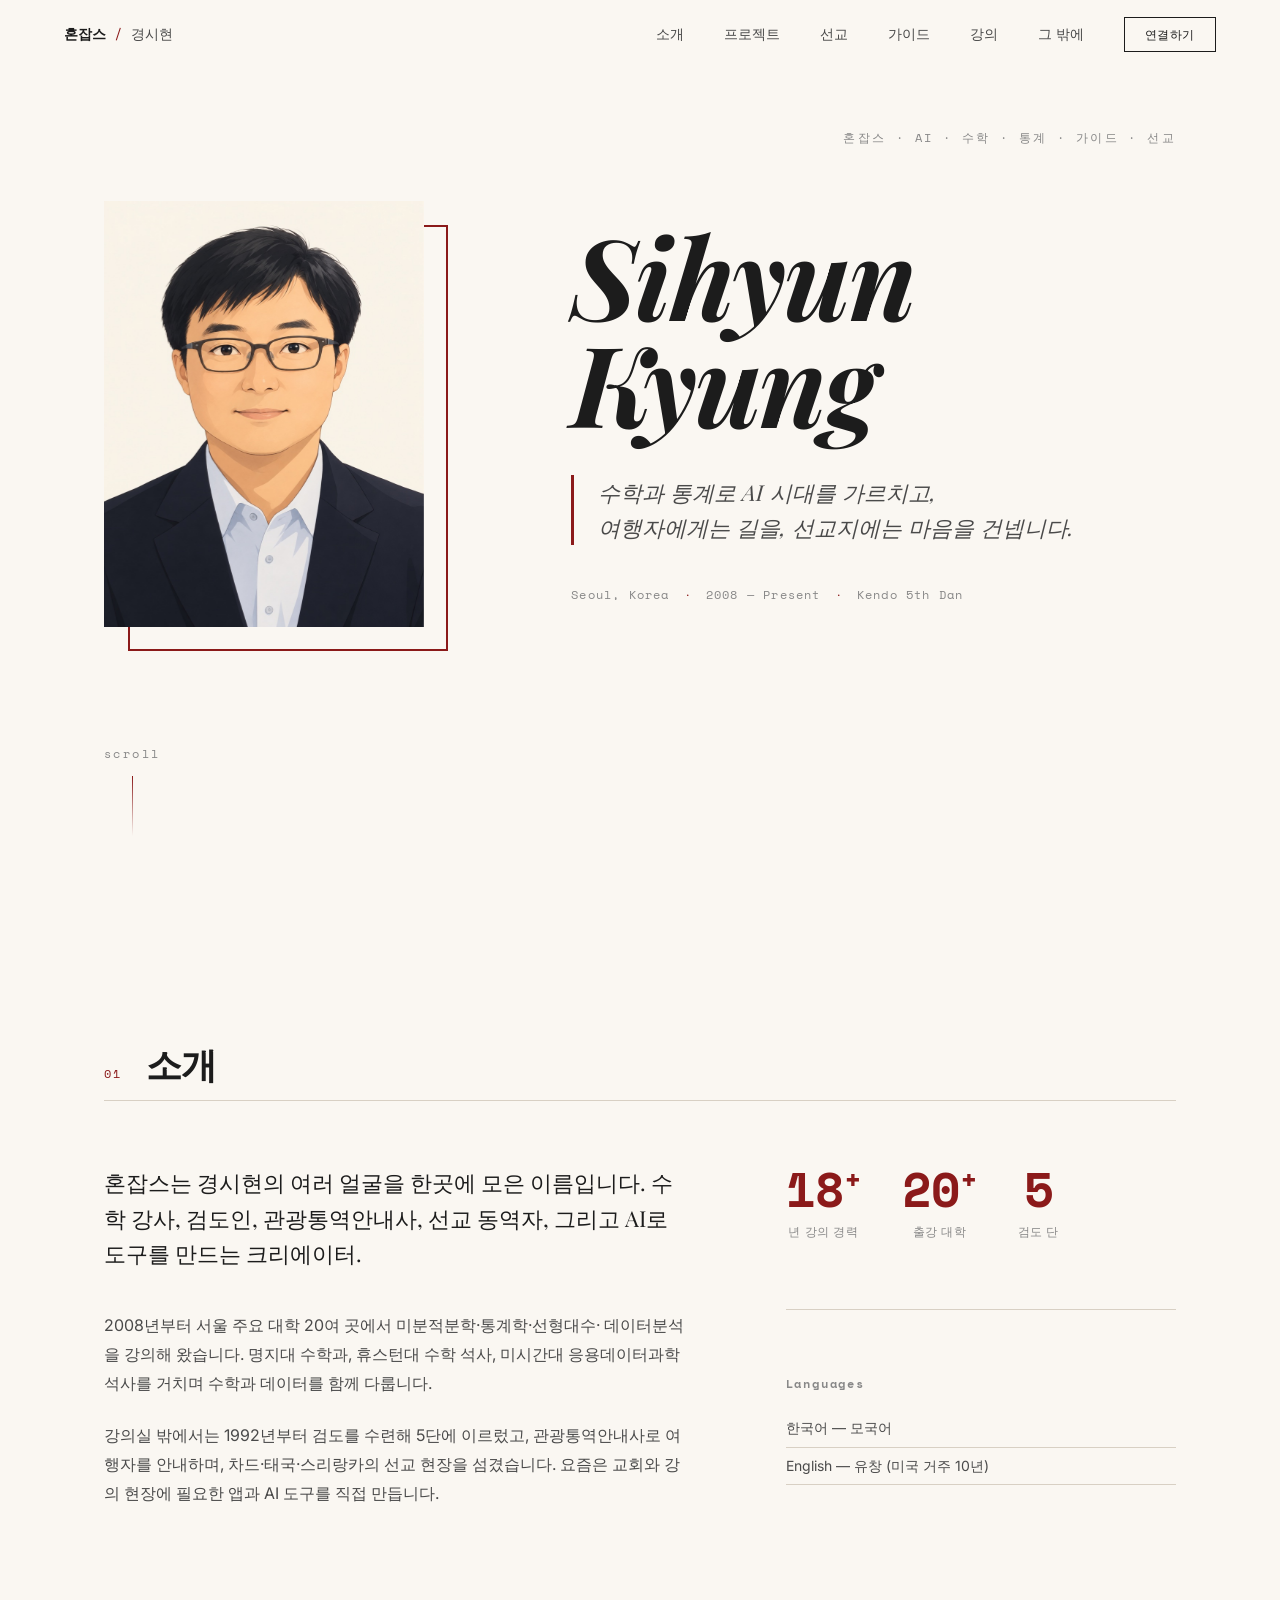
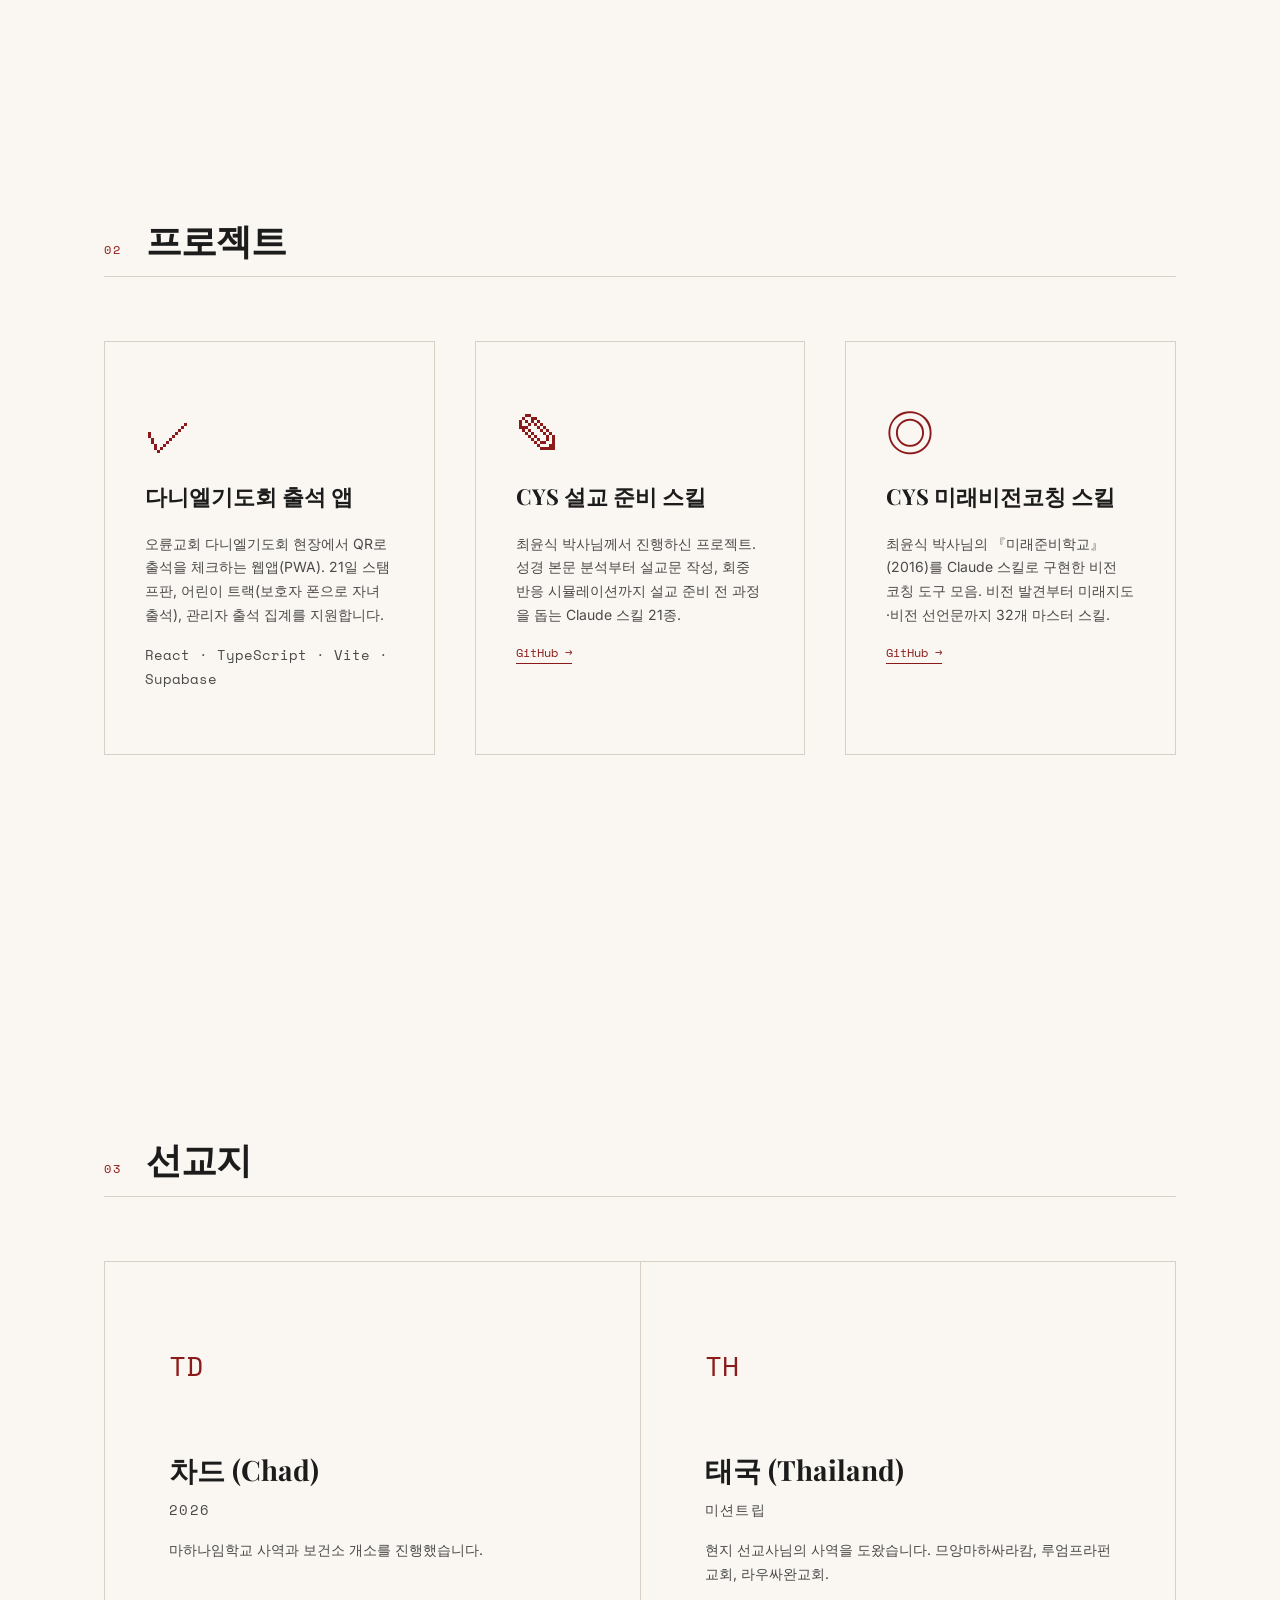
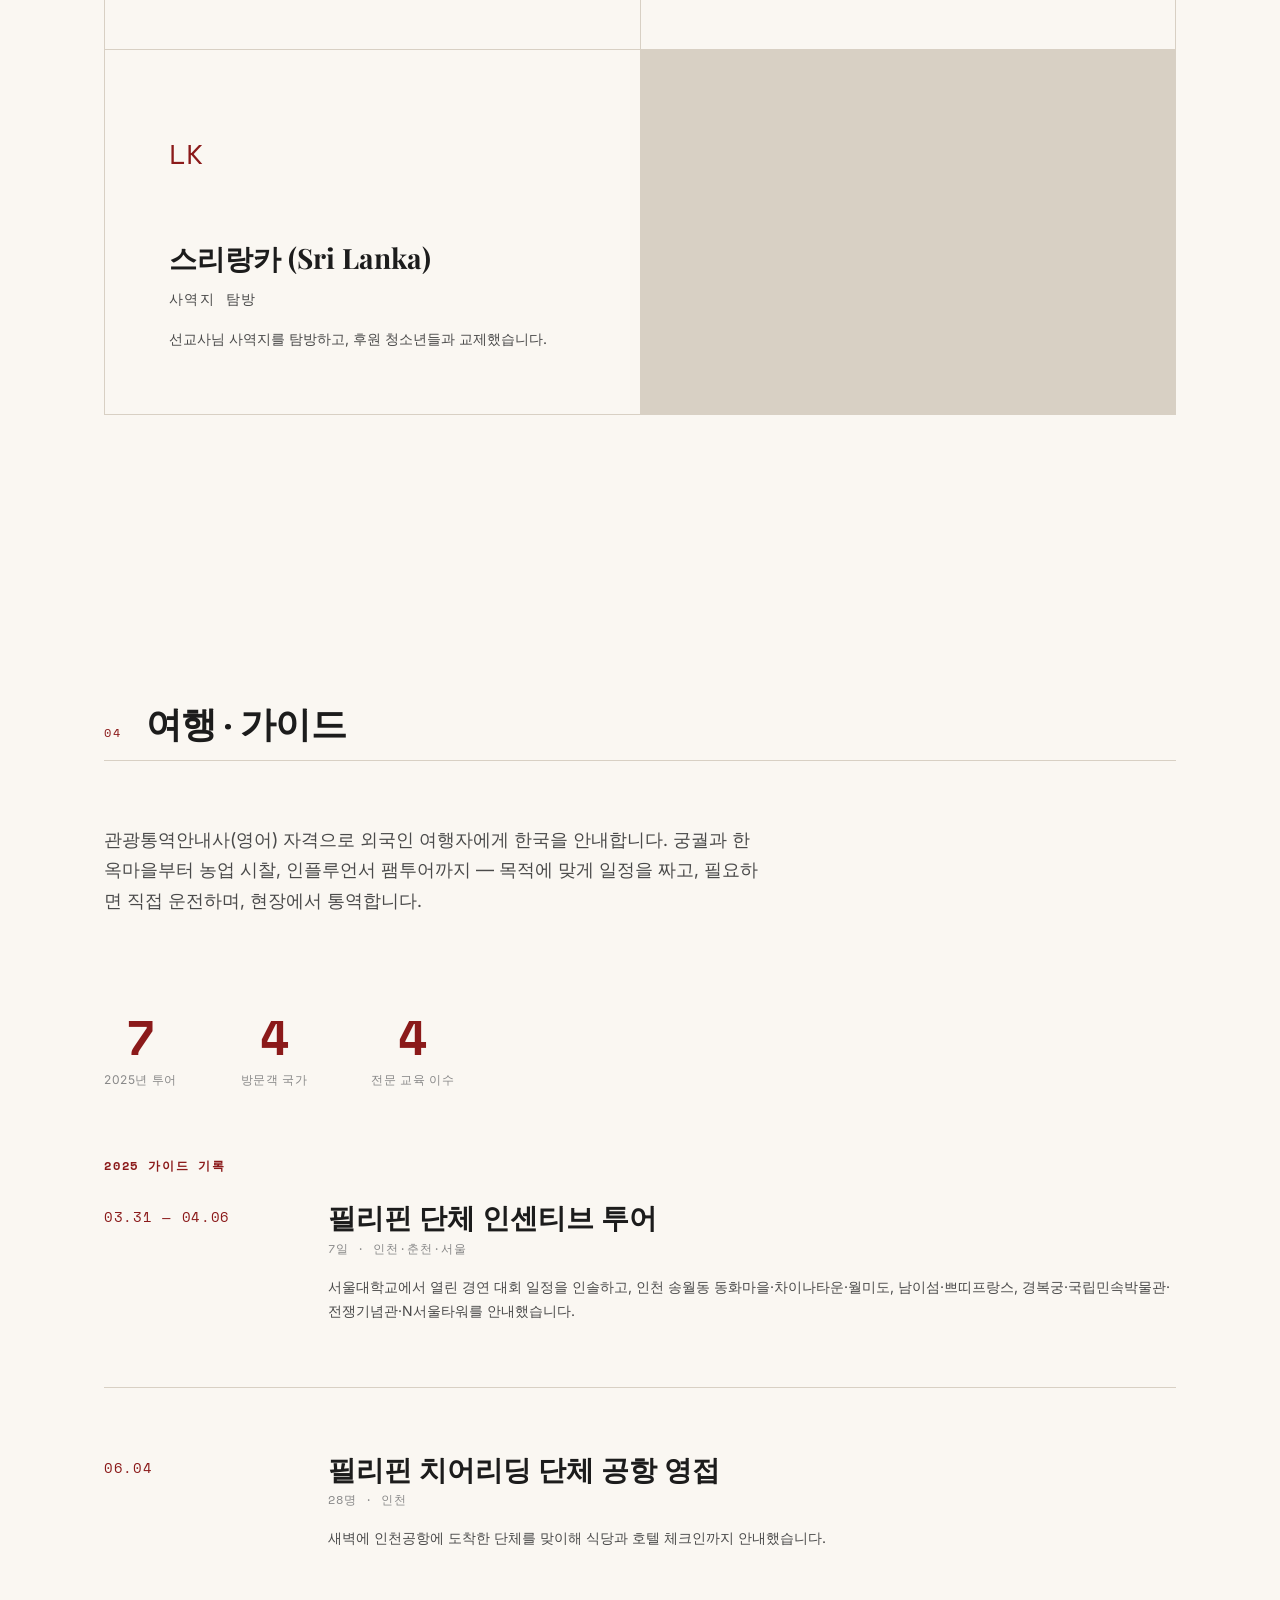
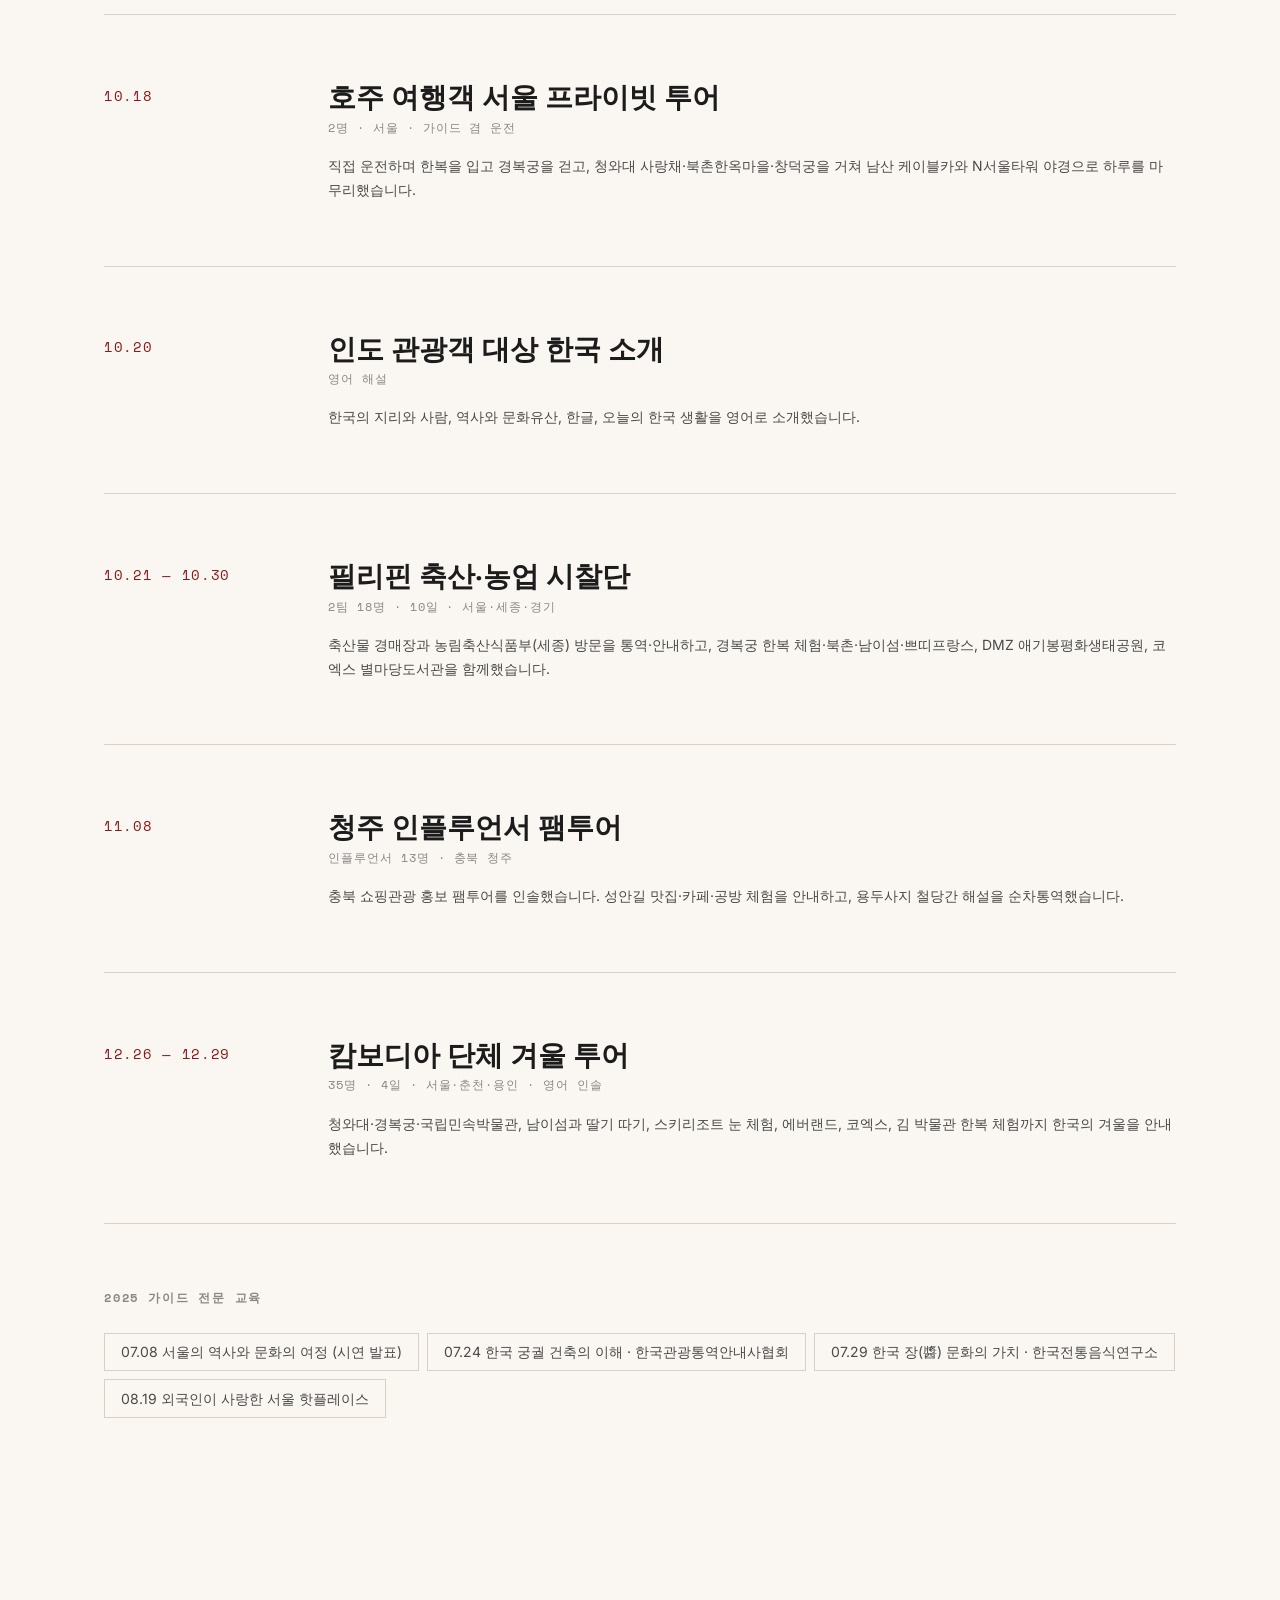
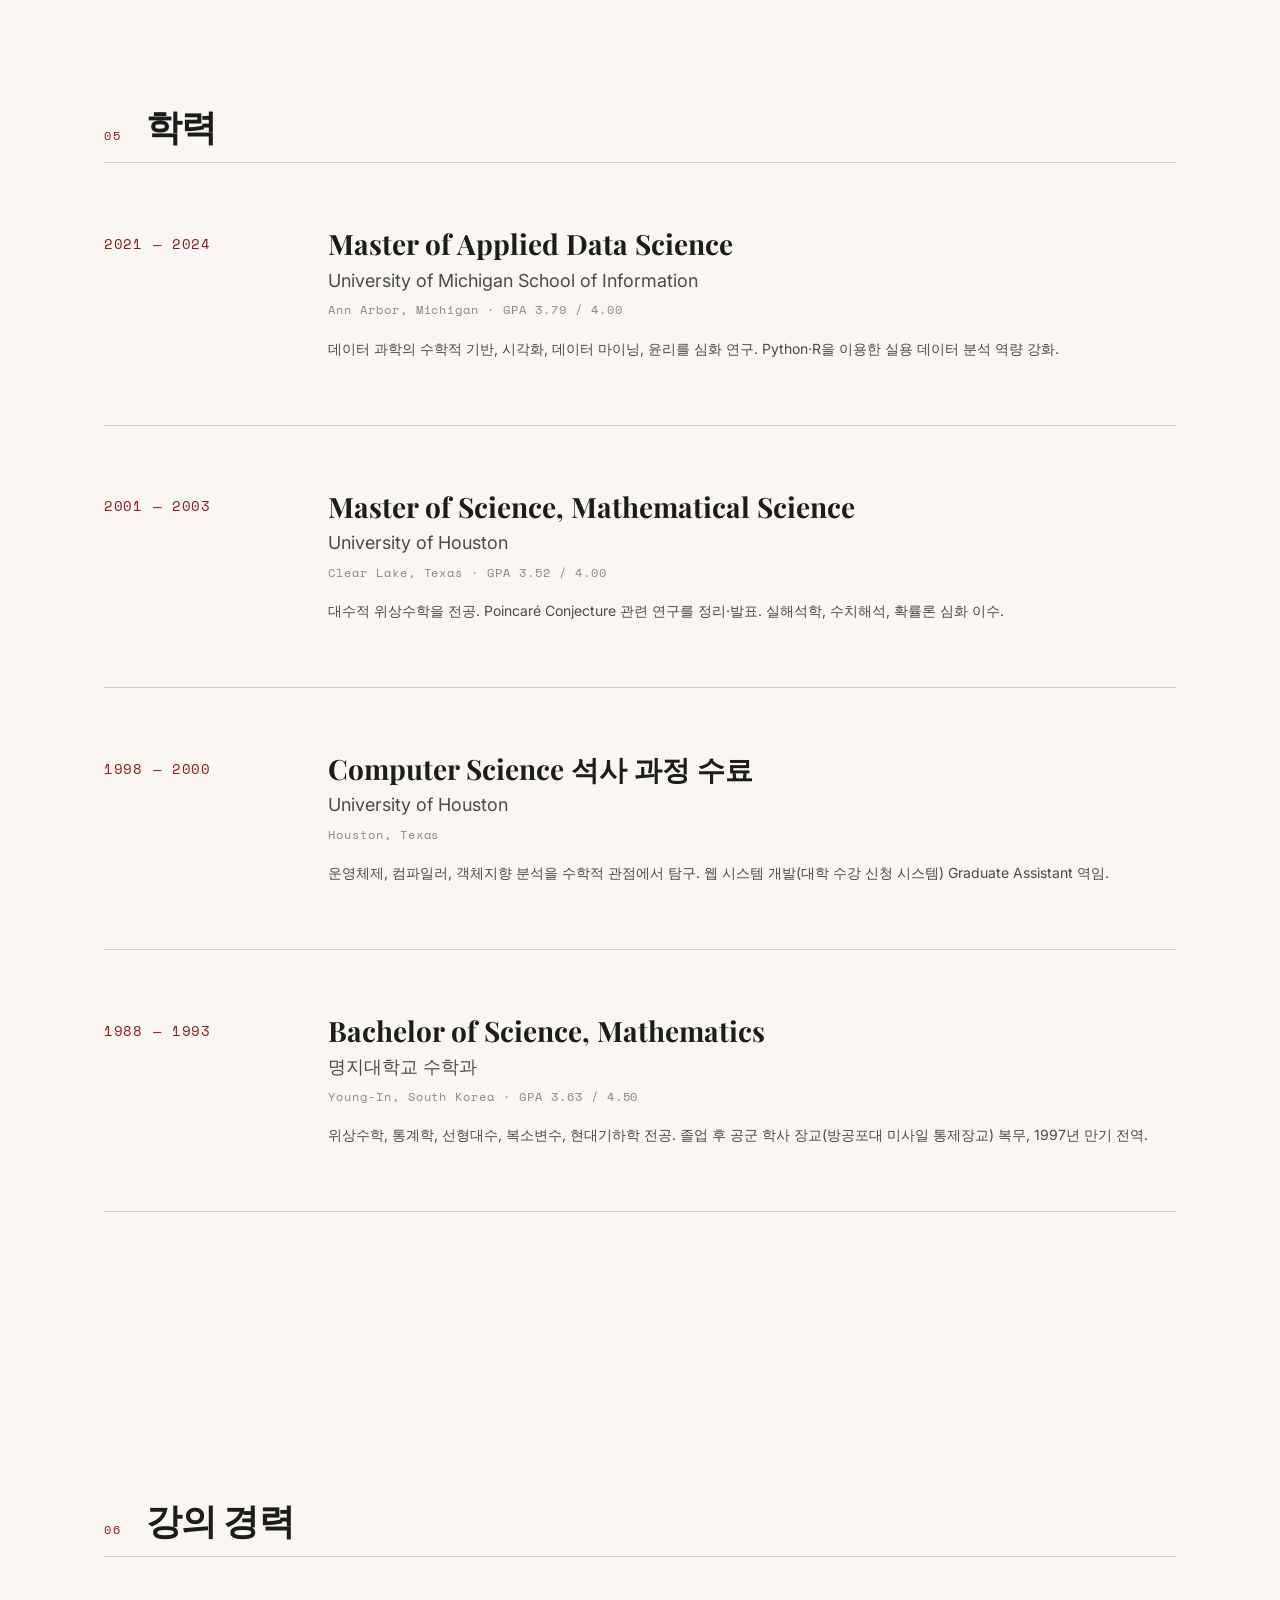
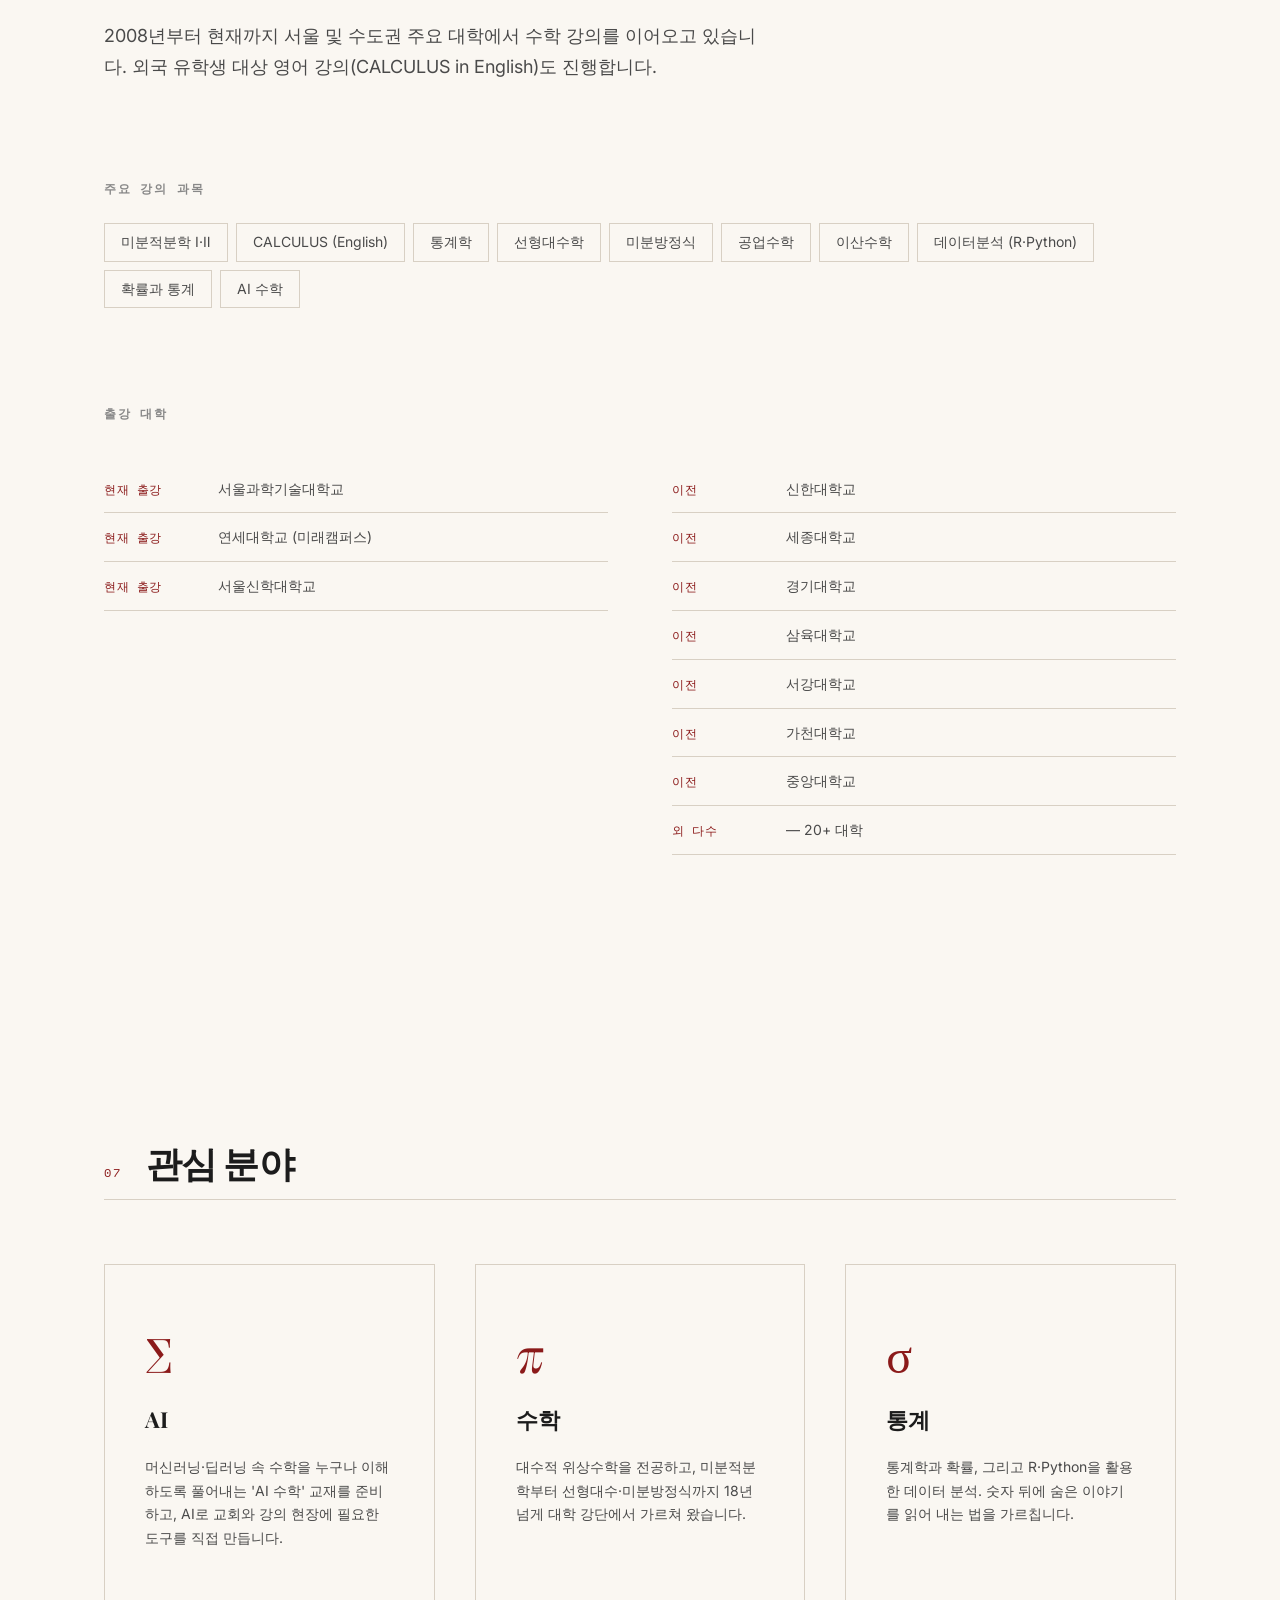
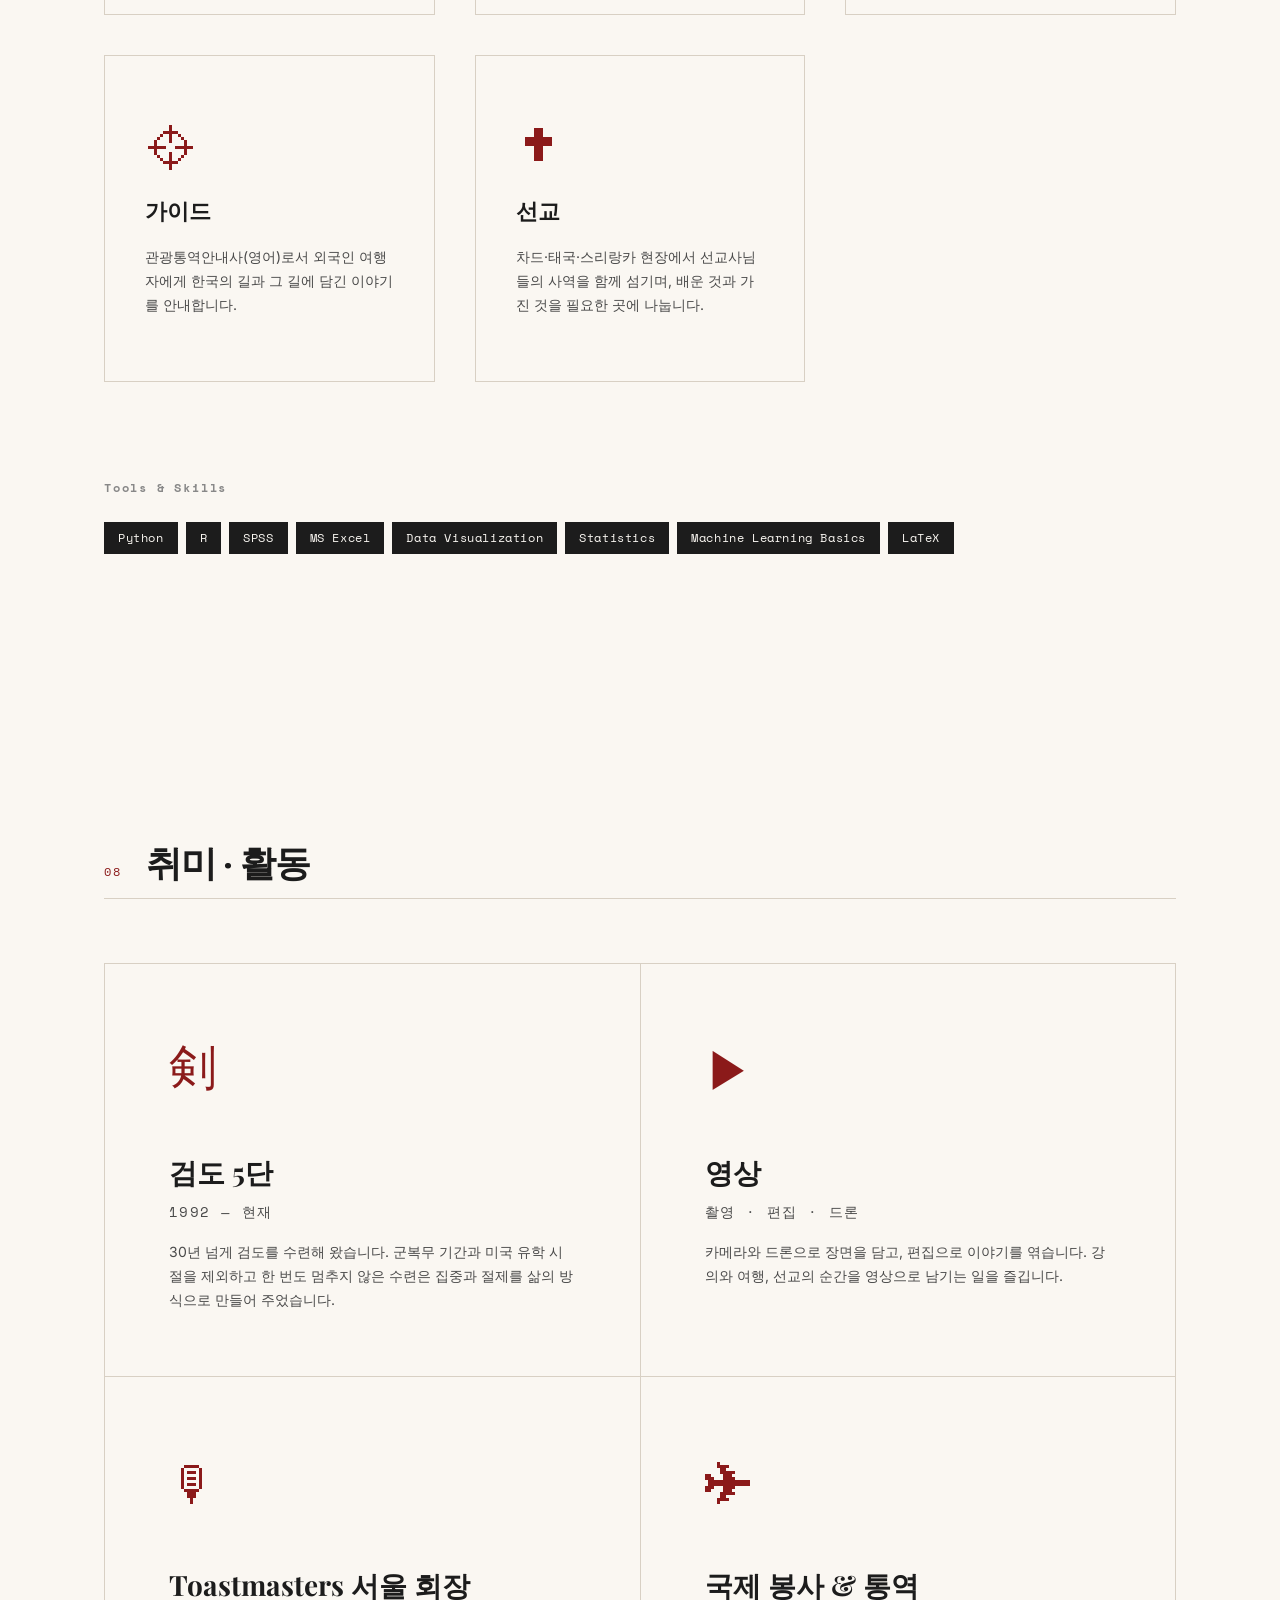
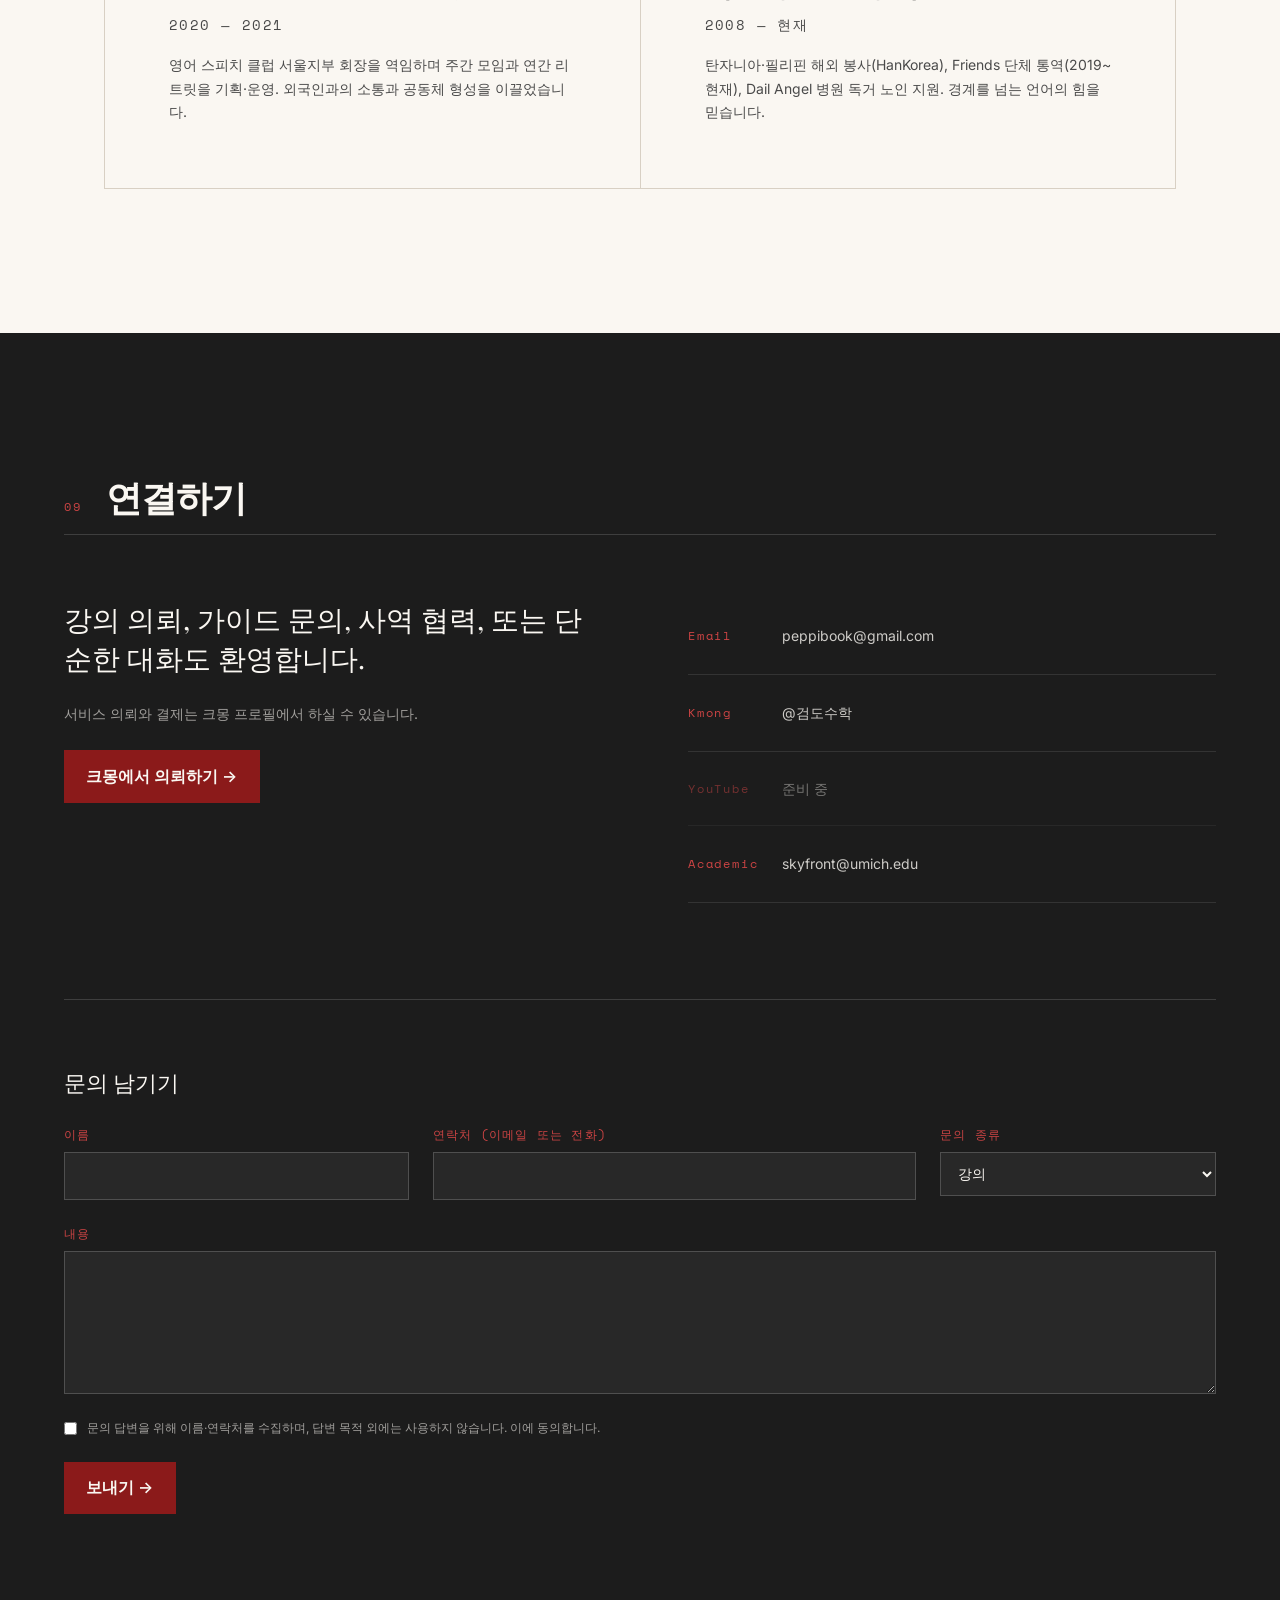
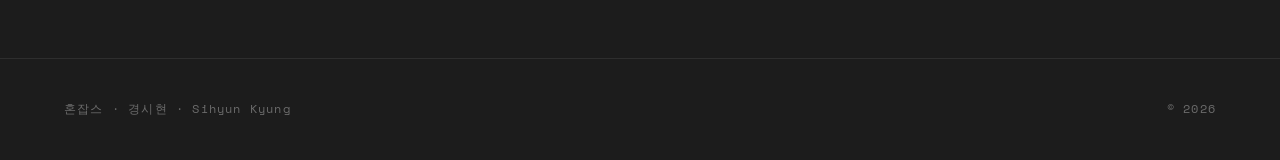
==== commit 51a17968: "여행·가이드: 2025년 가이드 기록 7건과 전문 교육 반영 Co-Authored-By: Claude Opus 5.5 <noreply@anthropic.com>" ====
--- a/index.html
+++ b/index.html
@@ -223,11 +223,84 @@
       <div class="teaching__intro reveal">
         <p>
           관광통역안내사(영어) 자격으로 외국인 여행자에게 한국을 안내합니다.
+          궁궐과 한옥마을부터 농업 시찰, 인플루언서 팸투어까지 — 목적에 맞게 일정을 짜고,
+          필요하면 직접 운전하며, 현장에서 통역합니다.
         </p>
       </div>
-      <div class="guide__placeholder reveal">
-        <span class="mono">Coming soon</span>
-        <p>가이드했던 투어와 여행상품을 정리하고 있습니다.</p>
+      <div class="guide__stats reveal">
+        <div class="about__stat"><span class="about__stat-num mono">7</span><span class="about__stat-label">2025년 투어</span></div>
+        <div class="about__stat"><span class="about__stat-num mono">4</span><span class="about__stat-label">방문객 국가</span></div>
+        <div class="about__stat"><span class="about__stat-num mono">4</span><span class="about__stat-label">전문 교육 이수</span></div>
+      </div>
+
+      <h3 class="guide__year mono">2025 가이드 기록</h3>
+      <div class="edu__list guide__list">
+        <article class="edu__item reveal">
+          <div class="edu__year mono">03.31 — 04.06</div>
+          <div class="edu__body">
+            <h3 class="edu__degree">필리핀 단체 인센티브 투어</h3>
+            <p class="edu__location mono">7일 · 인천·춘천·서울</p>
+            <p class="edu__desc">서울대학교에서 열린 경연 대회 일정을 인솔하고, 인천 송월동 동화마을·차이나타운·월미도, 남이섬·쁘띠프랑스, 경복궁·국립민속박물관·전쟁기념관·N서울타워를 안내했습니다.</p>
+          </div>
+        </article>
+        <article class="edu__item reveal">
+          <div class="edu__year mono">06.04</div>
+          <div class="edu__body">
+            <h3 class="edu__degree">필리핀 치어리딩 단체 공항 영접</h3>
+            <p class="edu__location mono">28명 · 인천</p>
+            <p class="edu__desc">새벽에 인천공항에 도착한 단체를 맞이해 식당과 호텔 체크인까지 안내했습니다.</p>
+          </div>
+        </article>
+        <article class="edu__item reveal">
+          <div class="edu__year mono">10.18</div>
+          <div class="edu__body">
+            <h3 class="edu__degree">호주 여행객 서울 프라이빗 투어</h3>
+            <p class="edu__location mono">2명 · 서울 · 가이드 겸 운전</p>
+            <p class="edu__desc">직접 운전하며 한복을 입고 경복궁을 걷고, 청와대 사랑채·북촌한옥마을·창덕궁을 거쳐 남산 케이블카와 N서울타워 야경으로 하루를 마무리했습니다.</p>
+          </div>
+        </article>
+        <article class="edu__item reveal">
+          <div class="edu__year mono">10.20</div>
+          <div class="edu__body">
+            <h3 class="edu__degree">인도 관광객 대상 한국 소개</h3>
+            <p class="edu__location mono">영어 해설</p>
+            <p class="edu__desc">한국의 지리와 사람, 역사와 문화유산, 한글, 오늘의 한국 생활을 영어로 소개했습니다.</p>
+          </div>
+        </article>
+        <article class="edu__item reveal">
+          <div class="edu__year mono">10.21 — 10.30</div>
+          <div class="edu__body">
+            <h3 class="edu__degree">필리핀 축산·농업 시찰단</h3>
+            <p class="edu__location mono">2팀 18명 · 10일 · 서울·세종·경기</p>
+            <p class="edu__desc">축산물 경매장과 농림축산식품부(세종) 방문을 통역·안내하고, 경복궁 한복 체험·북촌·남이섬·쁘띠프랑스, DMZ 애기봉평화생태공원, 코엑스 별마당도서관을 함께했습니다.</p>
+          </div>
+        </article>
+        <article class="edu__item reveal">
+          <div class="edu__year mono">11.08</div>
+          <div class="edu__body">
+            <h3 class="edu__degree">청주 인플루언서 팸투어</h3>
+            <p class="edu__location mono">인플루언서 13명 · 충북 청주</p>
+            <p class="edu__desc">충북 쇼핑관광 홍보 팸투어를 인솔했습니다. 성안길 맛집·카페·공방 체험을 안내하고, 용두사지 철당간 해설을 순차통역했습니다.</p>
+          </div>
+        </article>
+        <article class="edu__item reveal">
+          <div class="edu__year mono">12.26 — 12.29</div>
+          <div class="edu__body">
+            <h3 class="edu__degree">캄보디아 단체 겨울 투어</h3>
+            <p class="edu__location mono">35명 · 4일 · 서울·춘천·용인 · 영어 인솔</p>
+            <p class="edu__desc">청와대·경복궁·국립민속박물관, 남이섬과 딸기 따기, 스키리조트 눈 체험, 에버랜드, 코엑스, 김 박물관 한복 체험까지 한국의 겨울을 안내했습니다.</p>
+          </div>
+        </article>
+      </div>
+
+      <div class="guide__training reveal">
+        <h3 class="teaching__courses-title mono">2025 가이드 전문 교육</h3>
+        <ul class="teaching__courses-list">
+          <li><span class="tag">07.08 서울의 역사와 문화의 여정 (시연 발표)</span></li>
+          <li><span class="tag">07.24 한국 궁궐 건축의 이해 · 한국관광통역안내사협회</span></li>
+          <li><span class="tag">07.29 한국 장(醬) 문화의 가치 · 한국전통음식연구소</span></li>
+          <li><span class="tag">08.19 외국인이 사랑한 서울 핫플레이스</span></li>
+        </ul>
       </div>
     </section>
 
--- a/css/style.css
+++ b/css/style.css
@@ -992,3 +992,18 @@
 @media (max-width: 768px) {
   .inquiry__row { grid-template-columns: 1fr; }
 }
+
+/* ─── 여행 · 가이드 기록 ─── */
+.guide__stats {
+  display: flex;
+  gap: var(--space-xl);
+  margin: var(--space-lg) 0 var(--space-xl);
+  flex-wrap: wrap;
+}
+.guide__year {
+  font-size: var(--size-xs);
+  letter-spacing: 0.15em;
+  color: var(--crimson);
+  margin-bottom: var(--space-md);
+}
+.guide__training { margin-top: var(--space-xl); }
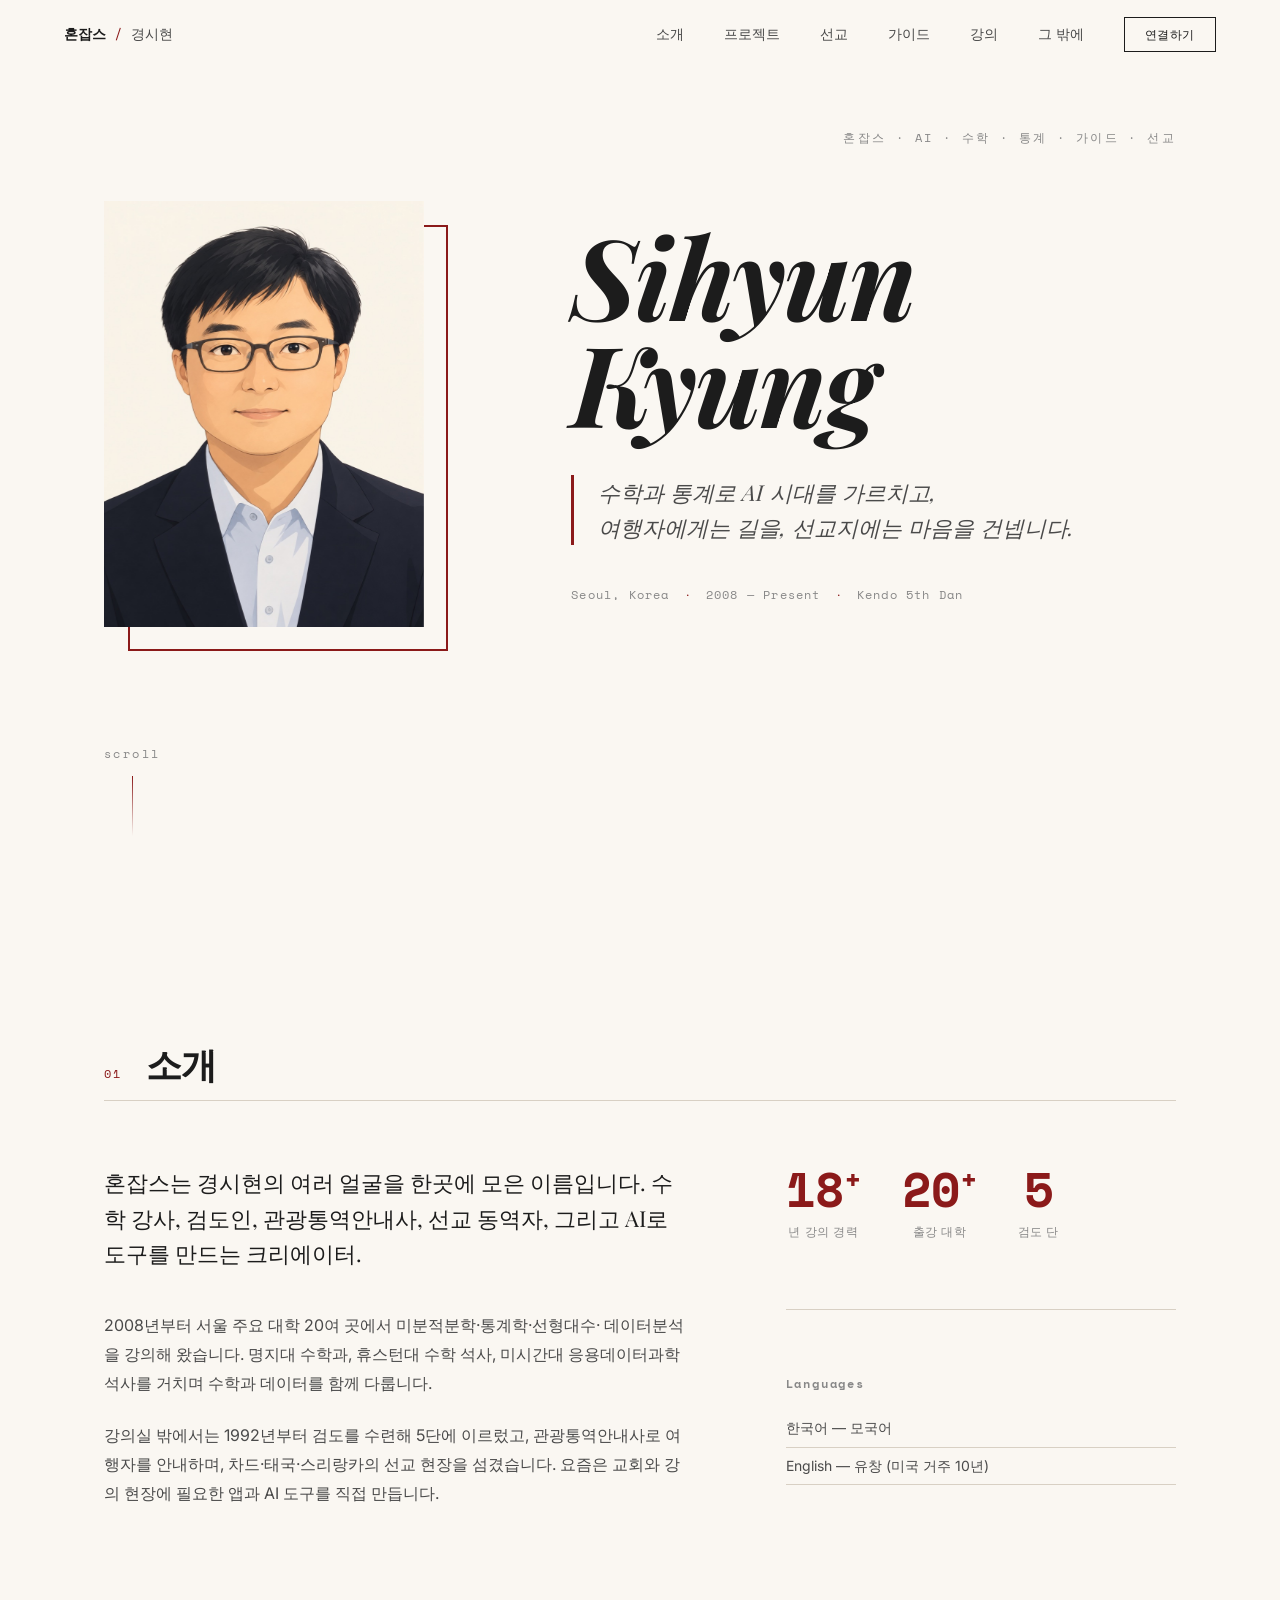
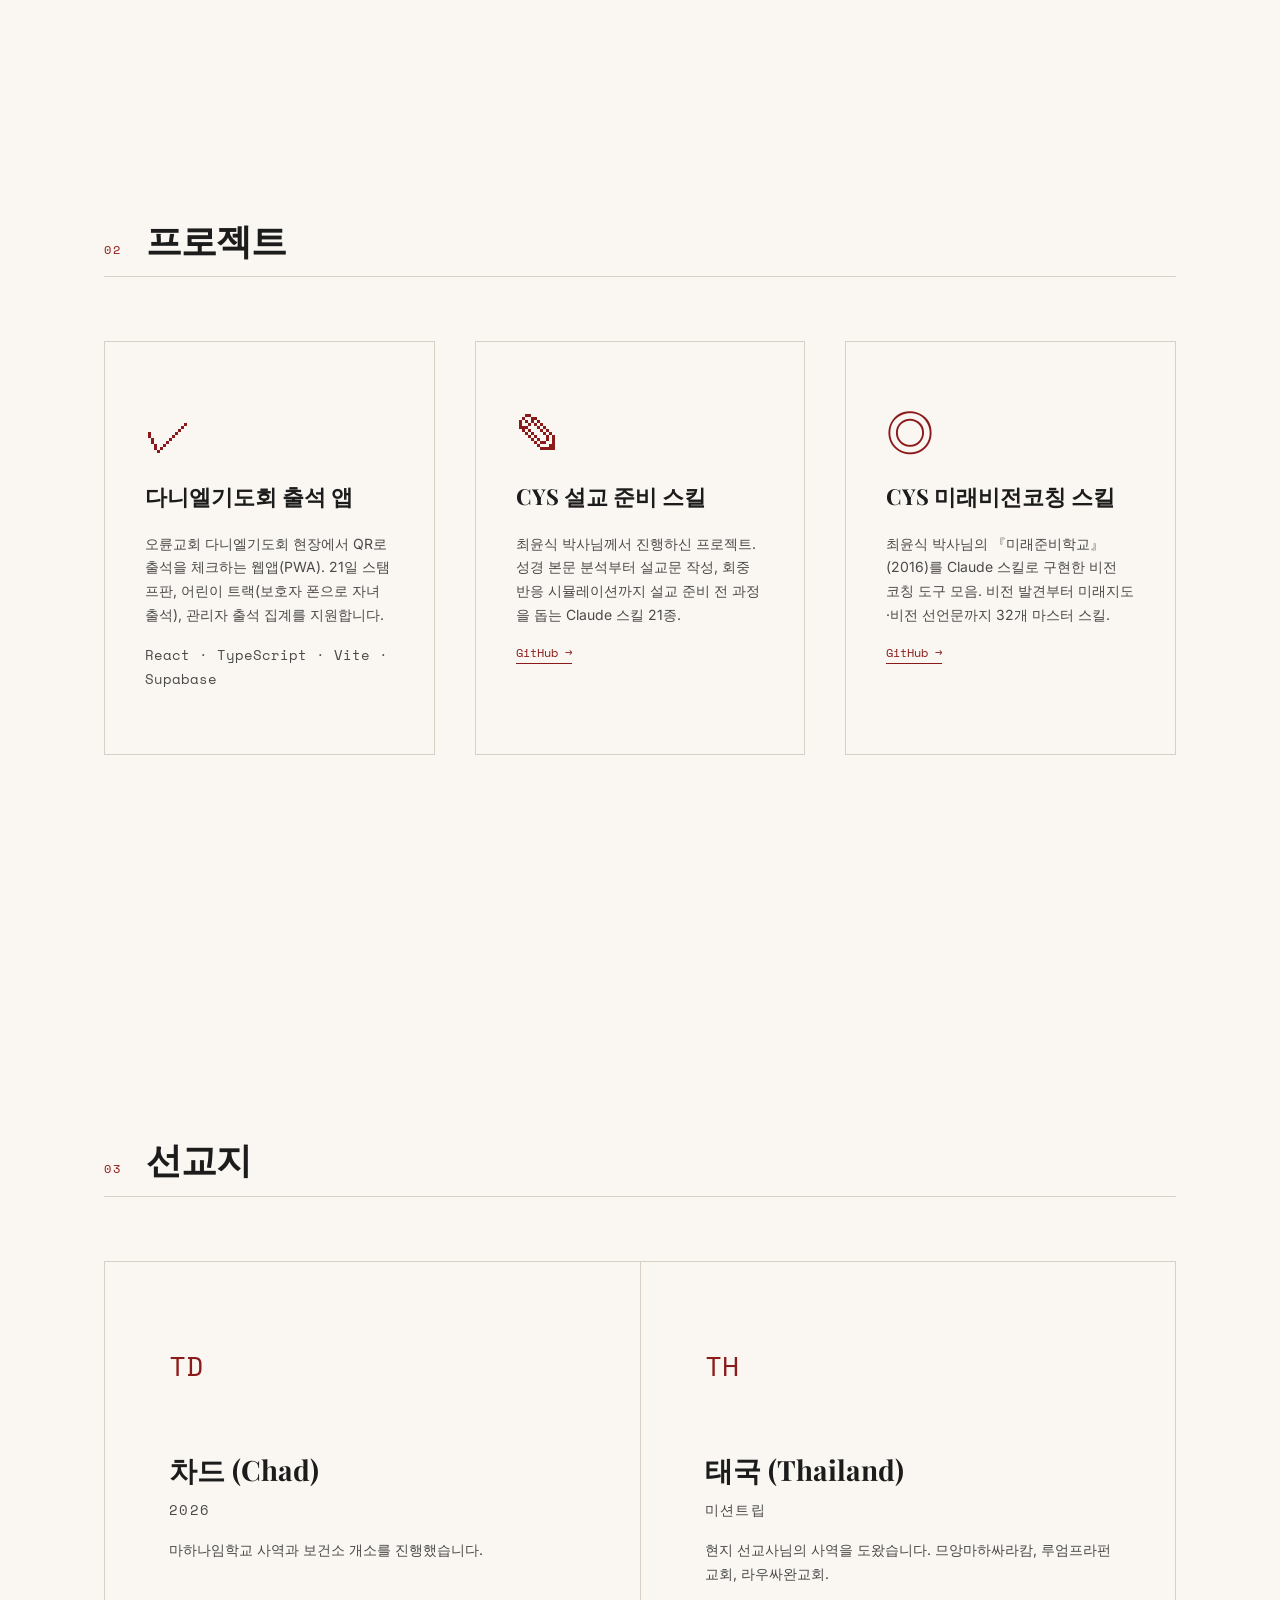
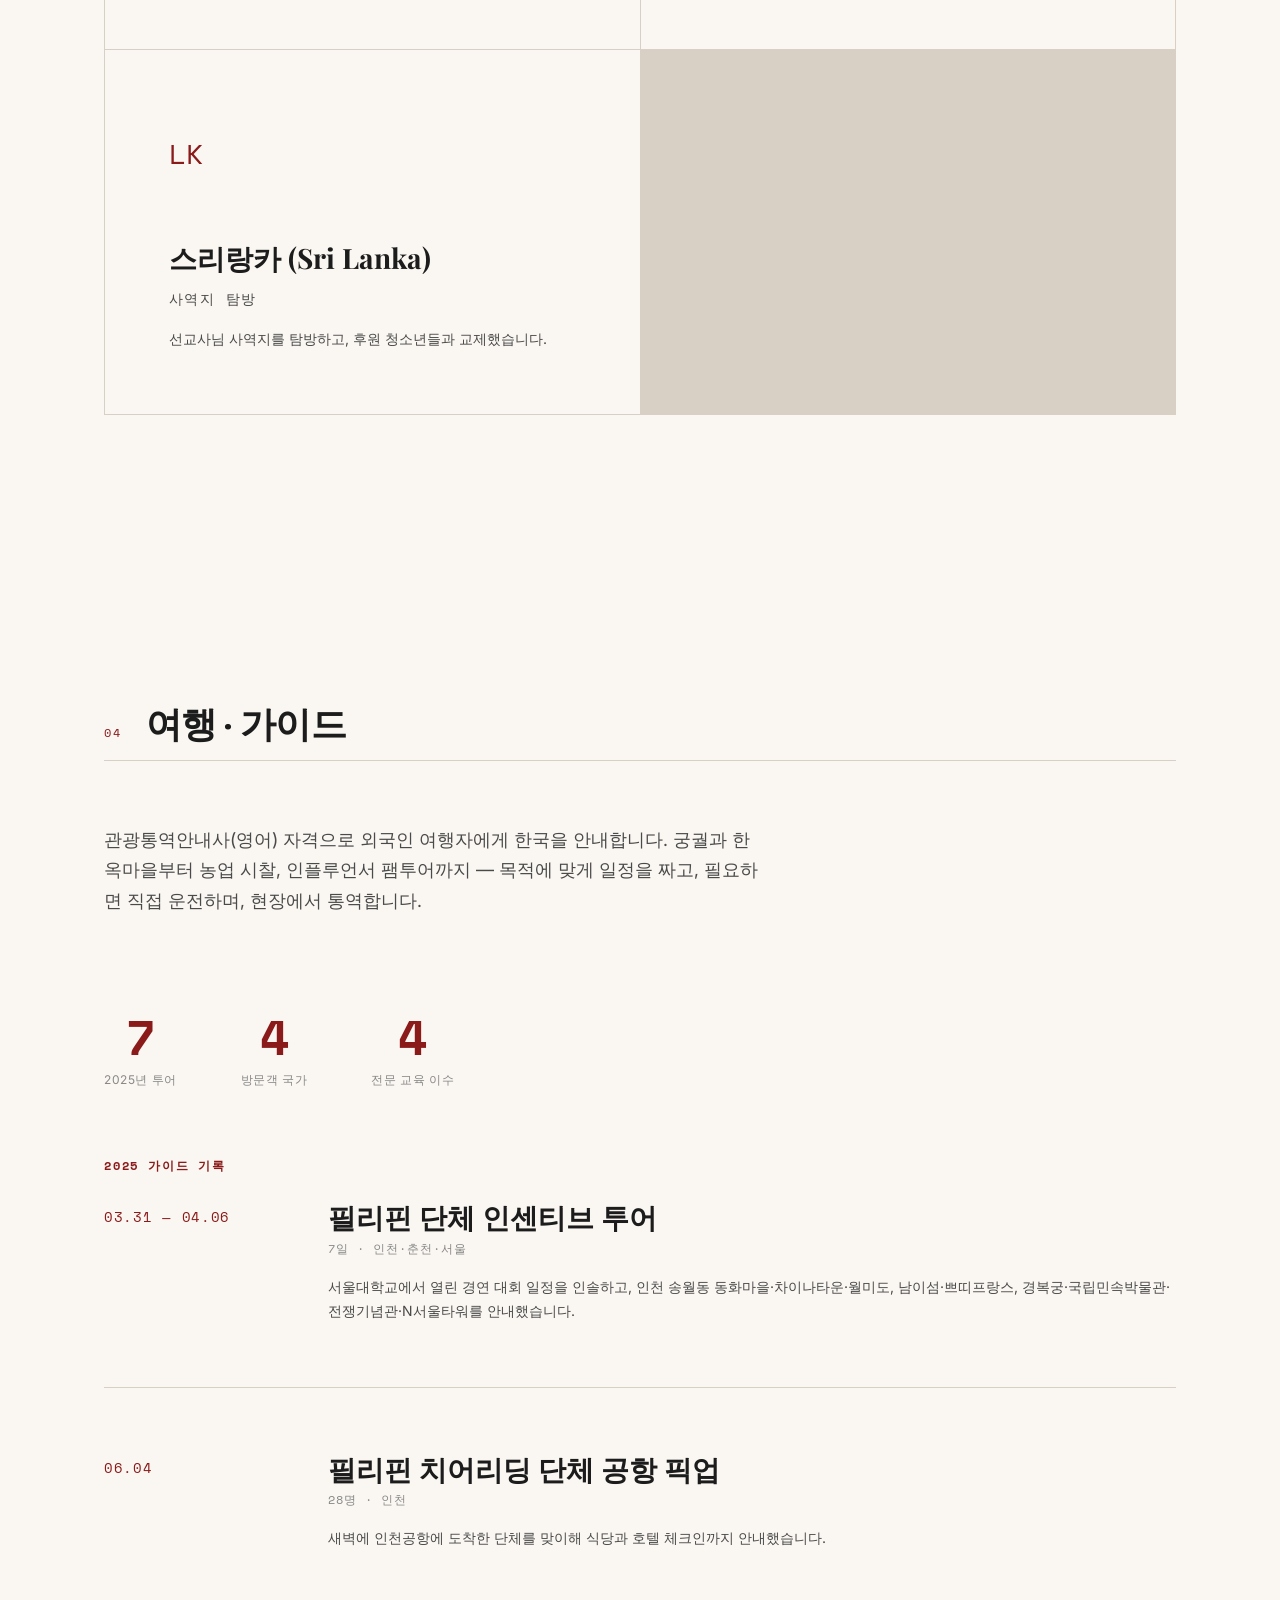
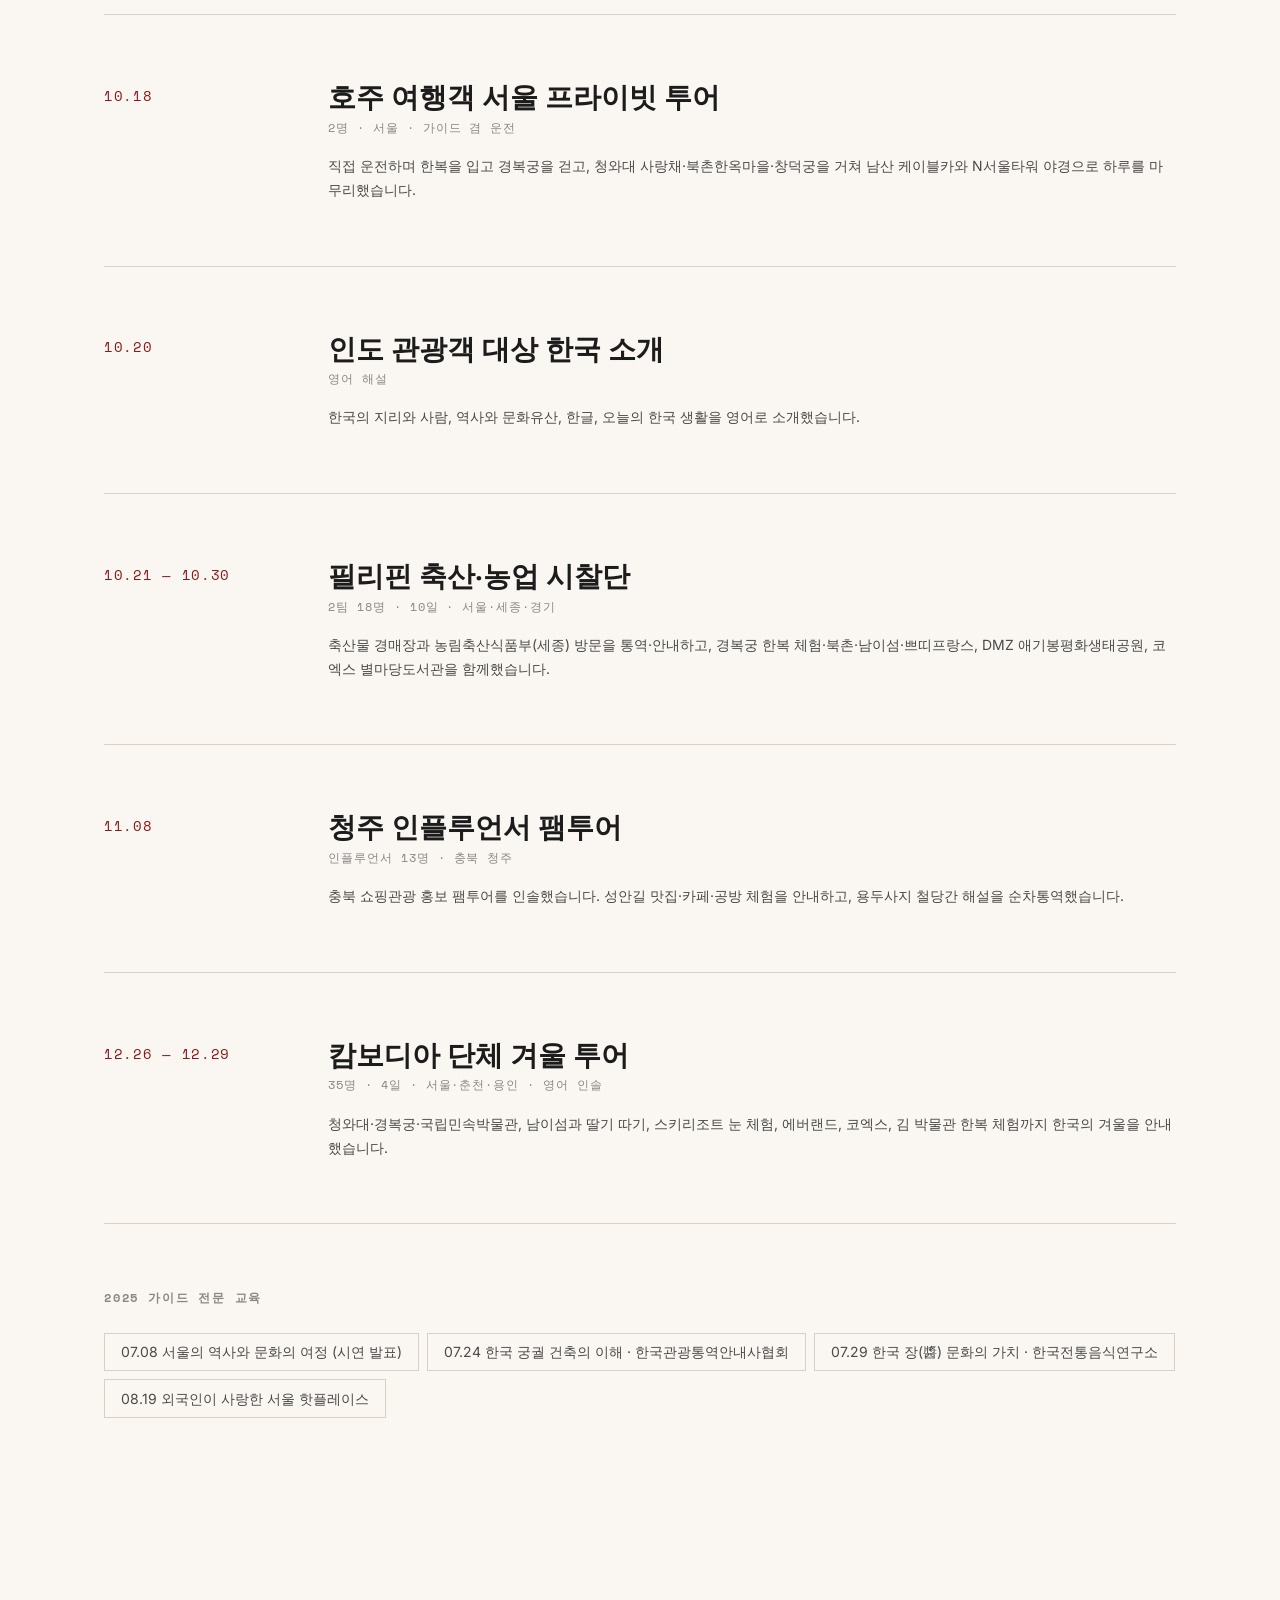
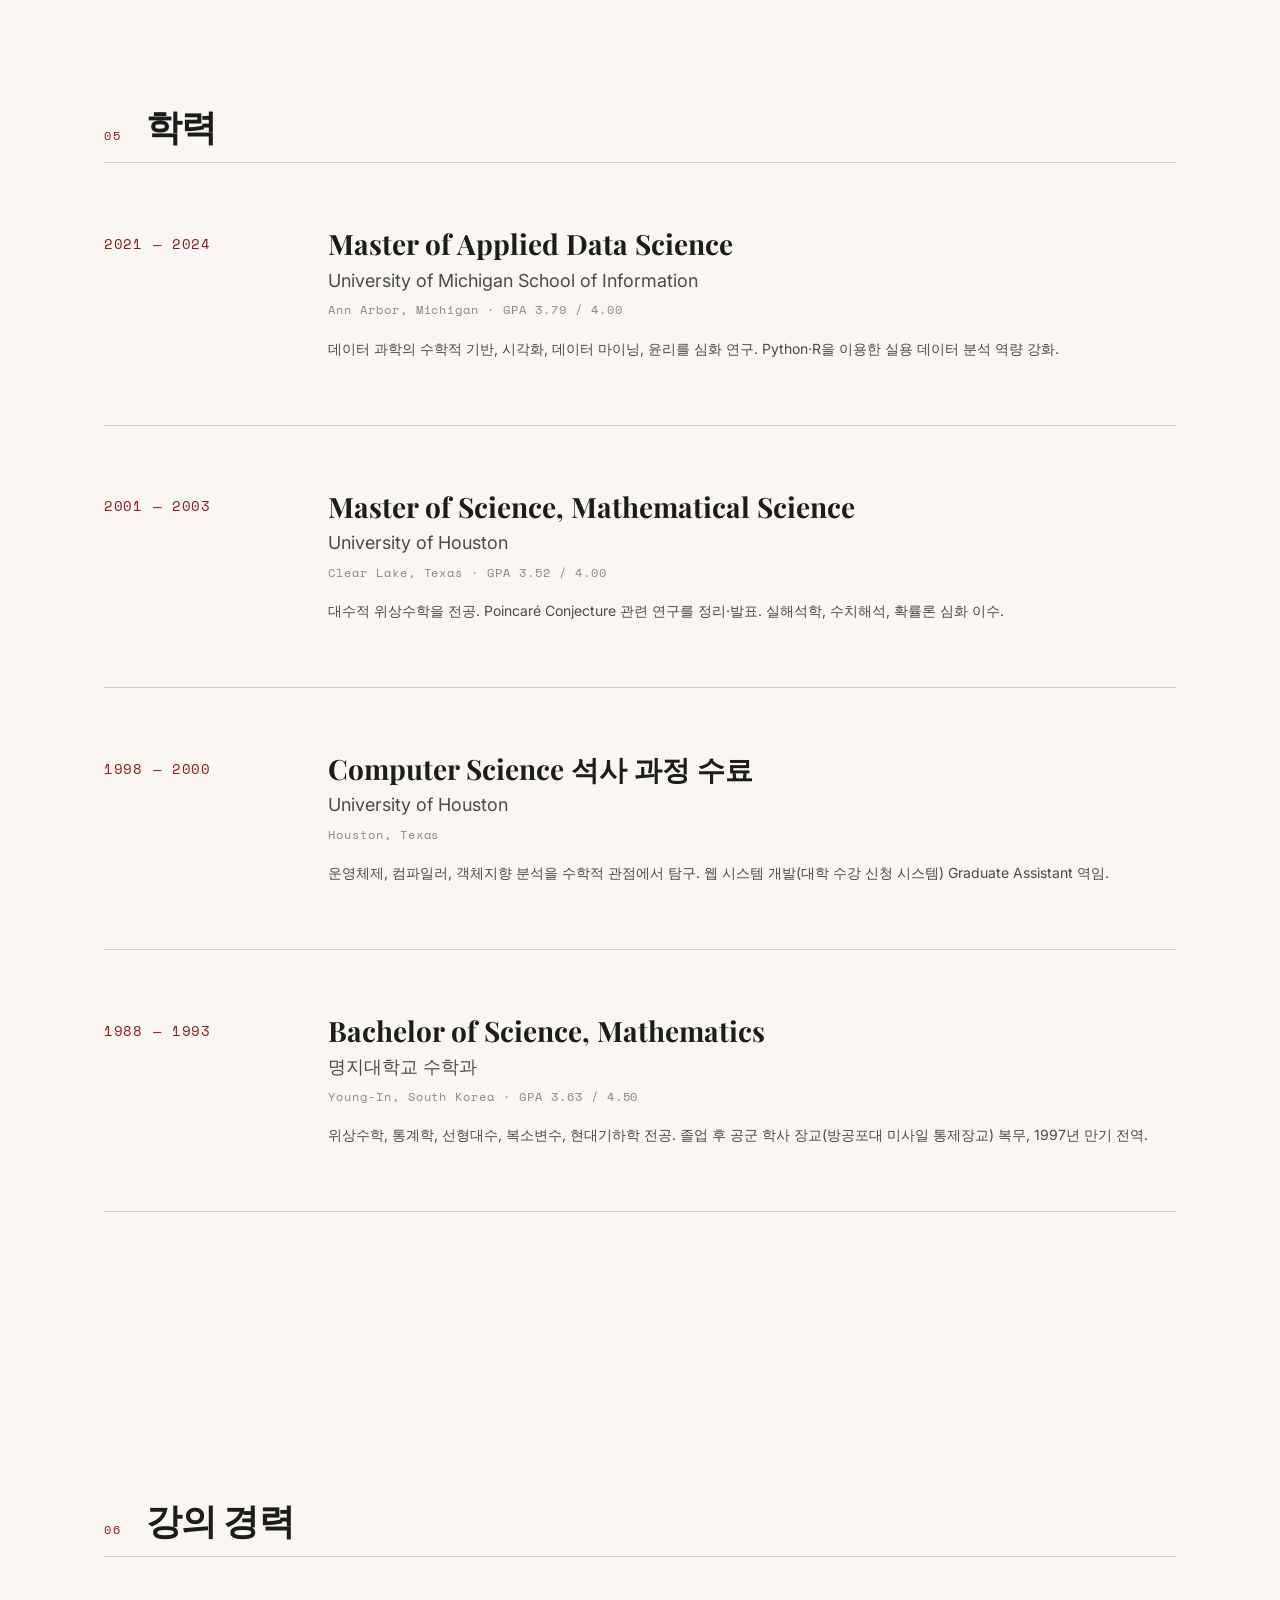
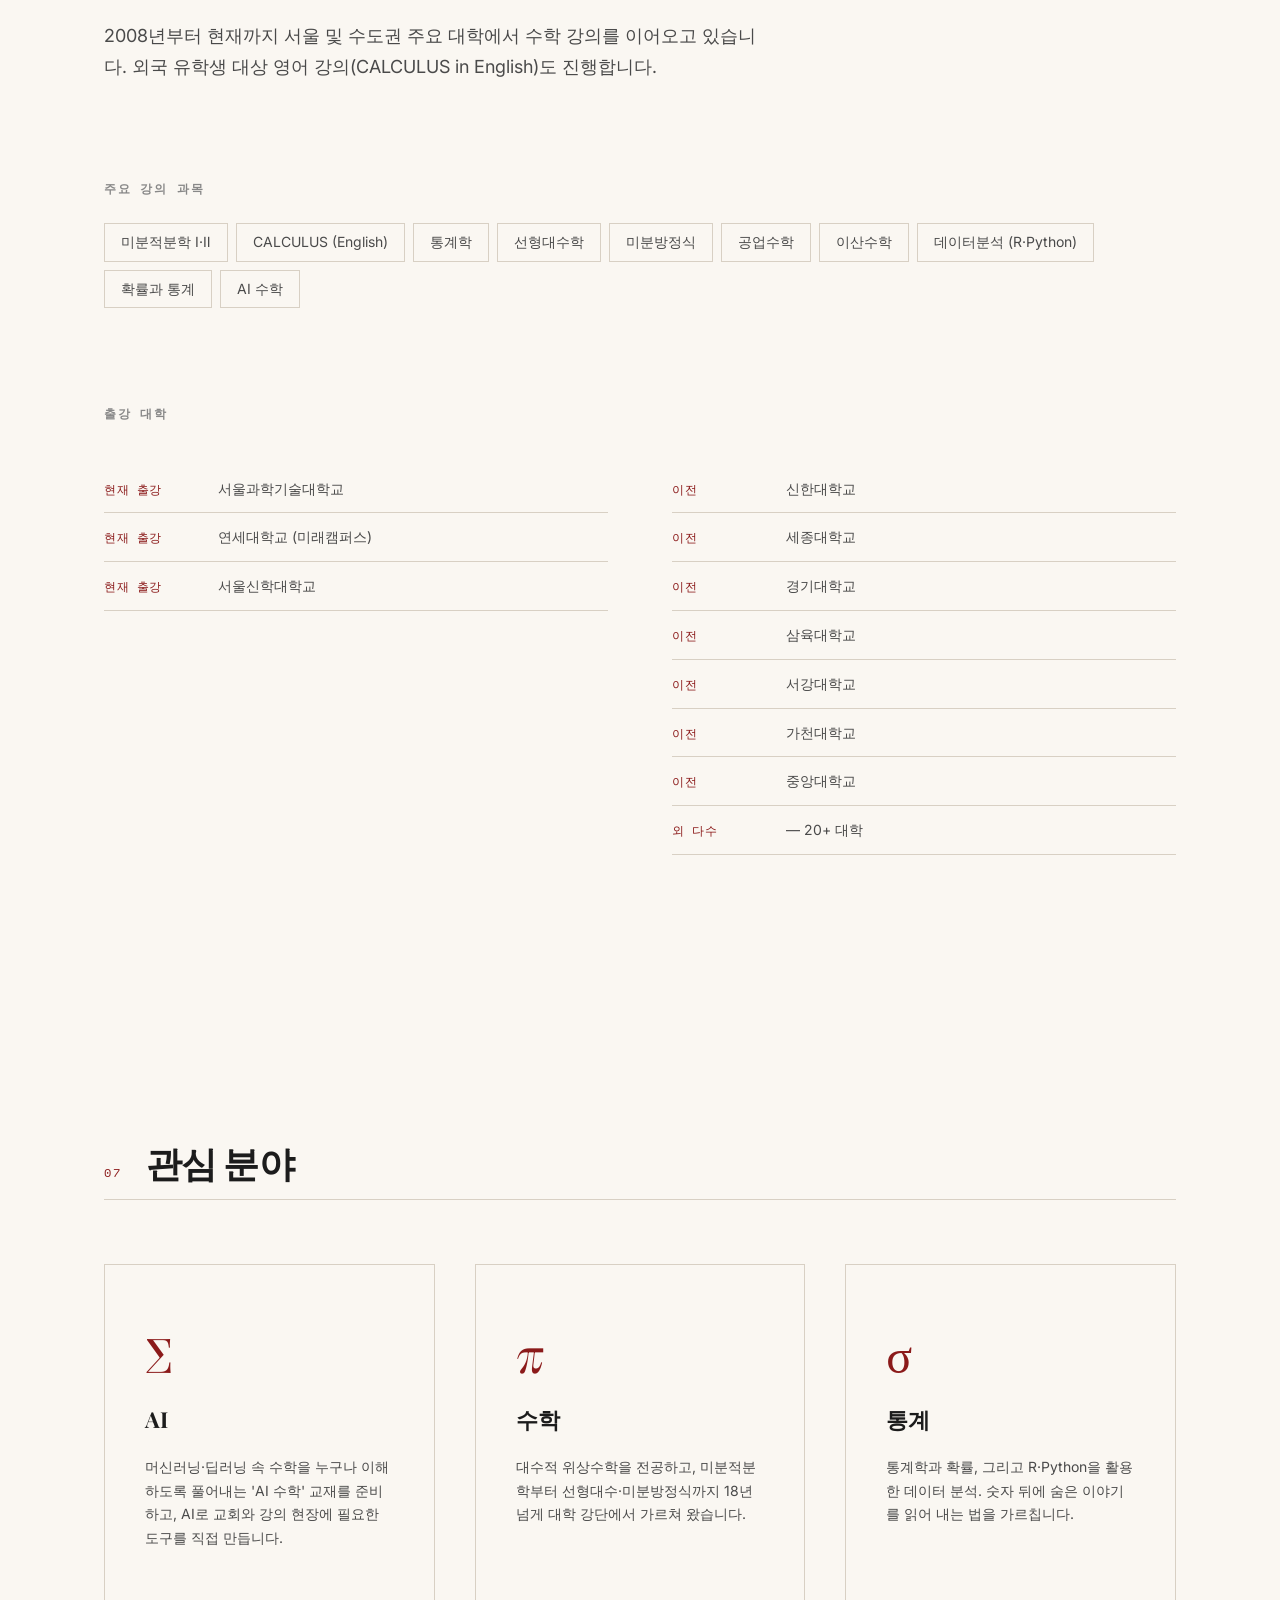
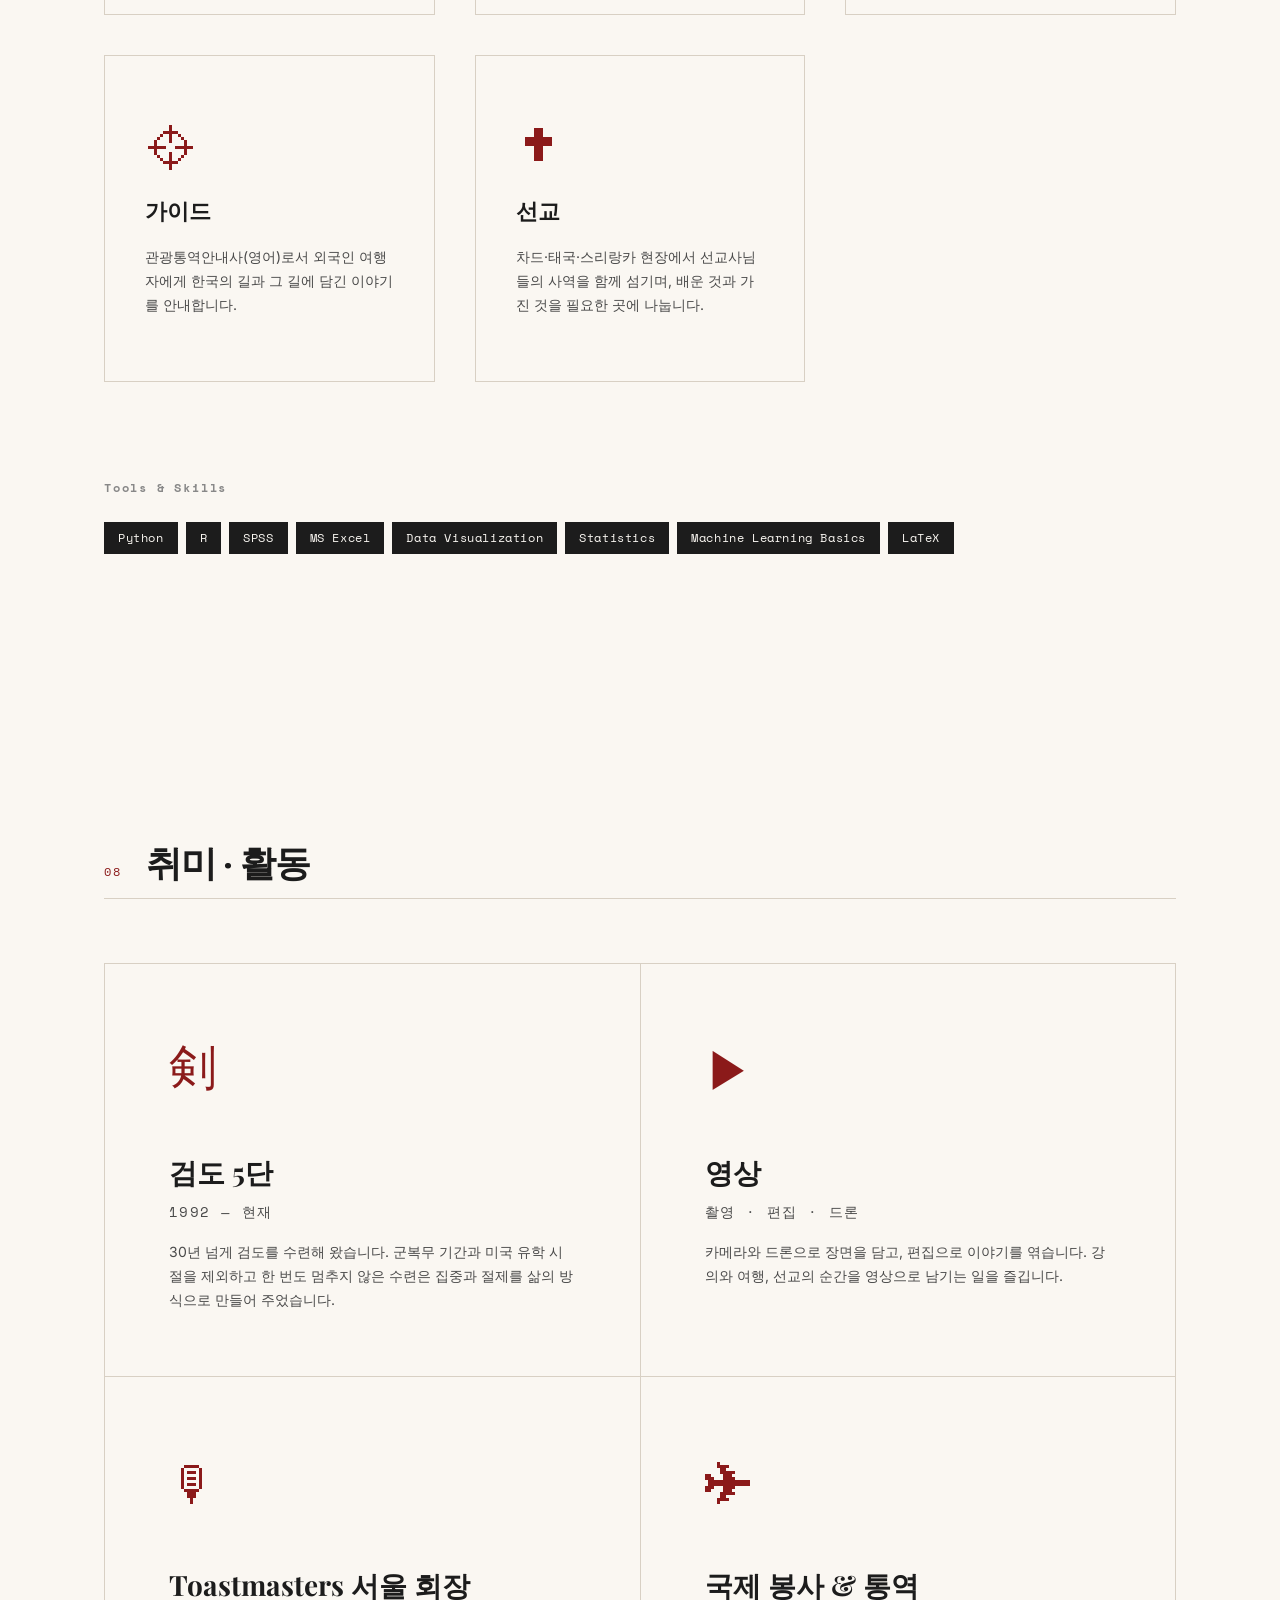
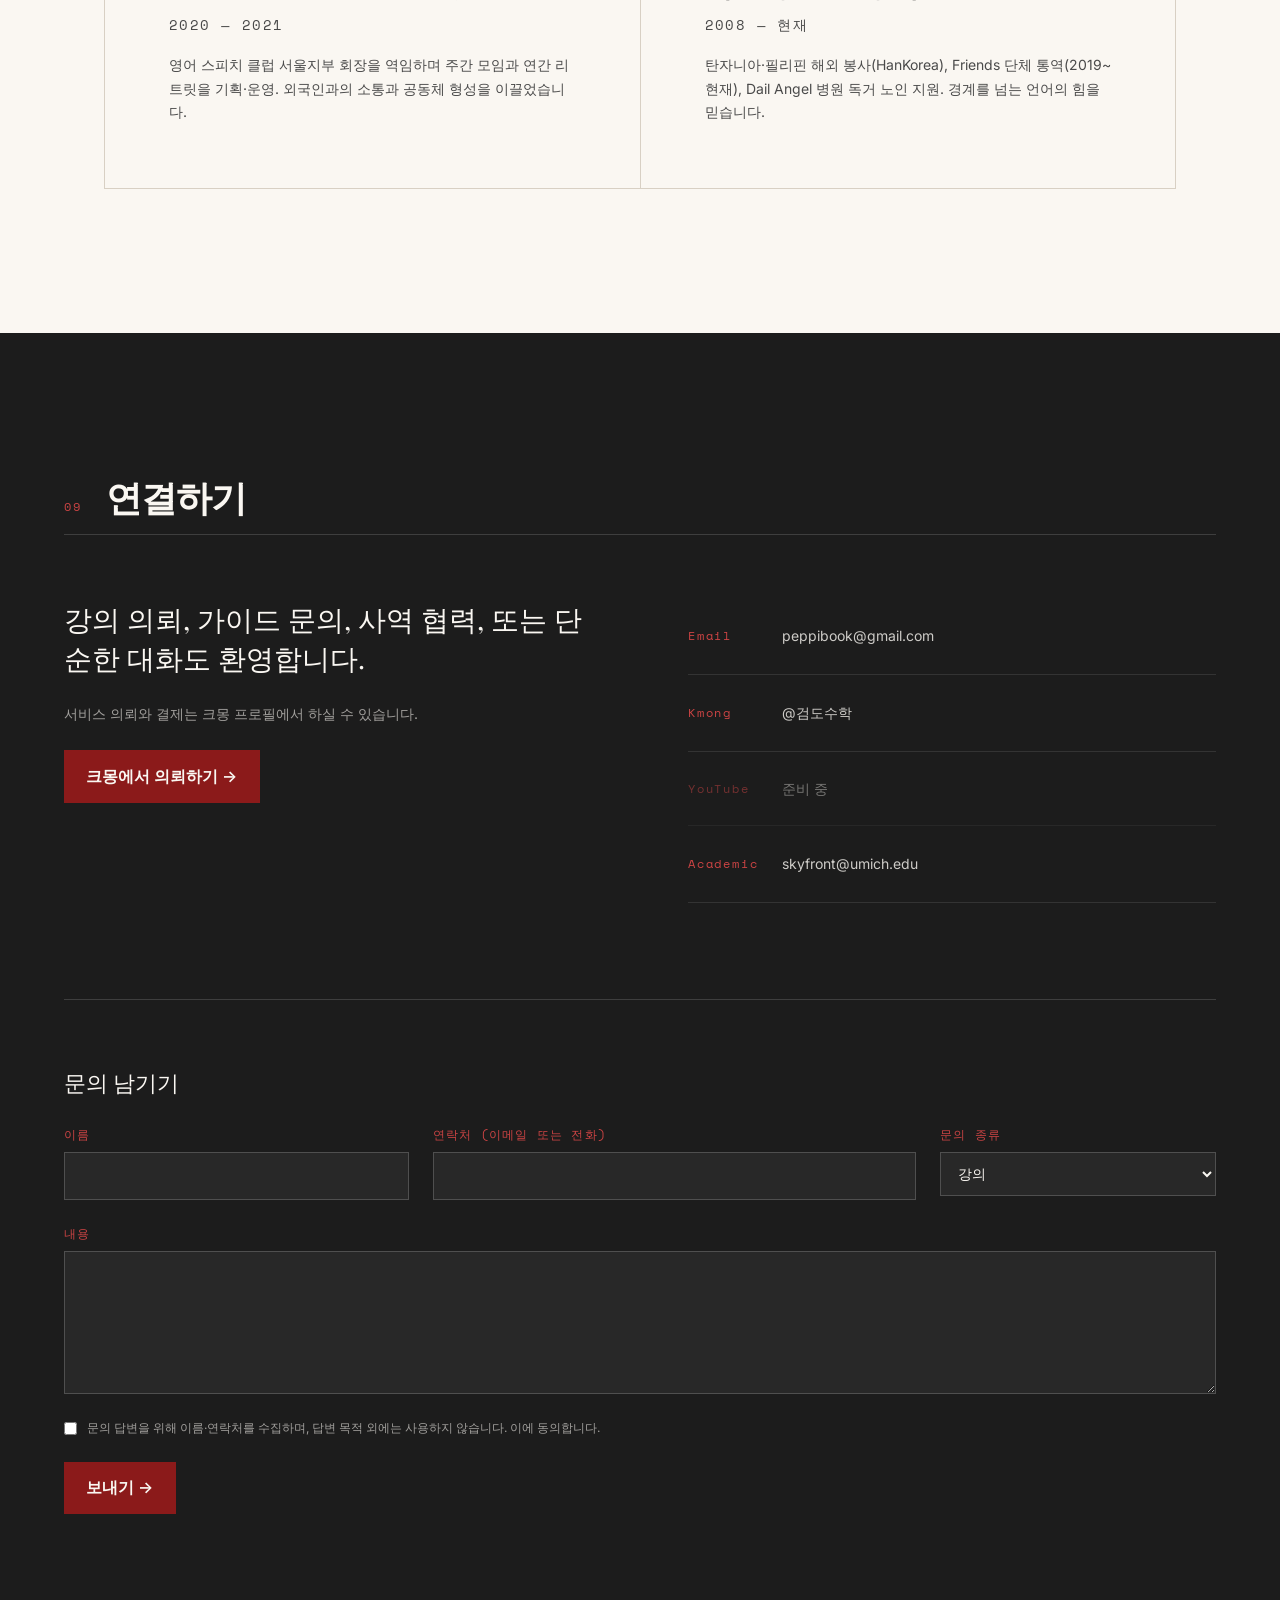
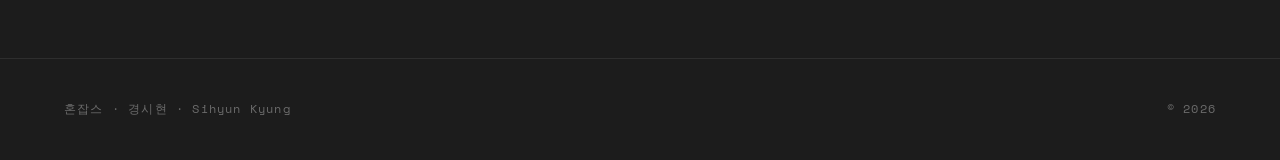
==== commit 4ff10081: "가이드 기록: 6월 4일 '공항 픽업'으로 수정 Co-Authored-By: Claude Opus 5.5 <noreply@anthropic.com>" ====
--- a/index.html
+++ b/index.html
@@ -246,7 +246,7 @@
         <article class="edu__item reveal">
           <div class="edu__year mono">06.04</div>
           <div class="edu__body">
-            <h3 class="edu__degree">필리핀 치어리딩 단체 공항 영접</h3>
+            <h3 class="edu__degree">필리핀 치어리딩 단체 공항 픽업</h3>
             <p class="edu__location mono">28명 · 인천</p>
             <p class="edu__desc">새벽에 인천공항에 도착한 단체를 맞이해 식당과 호텔 체크인까지 안내했습니다.</p>
           </div>
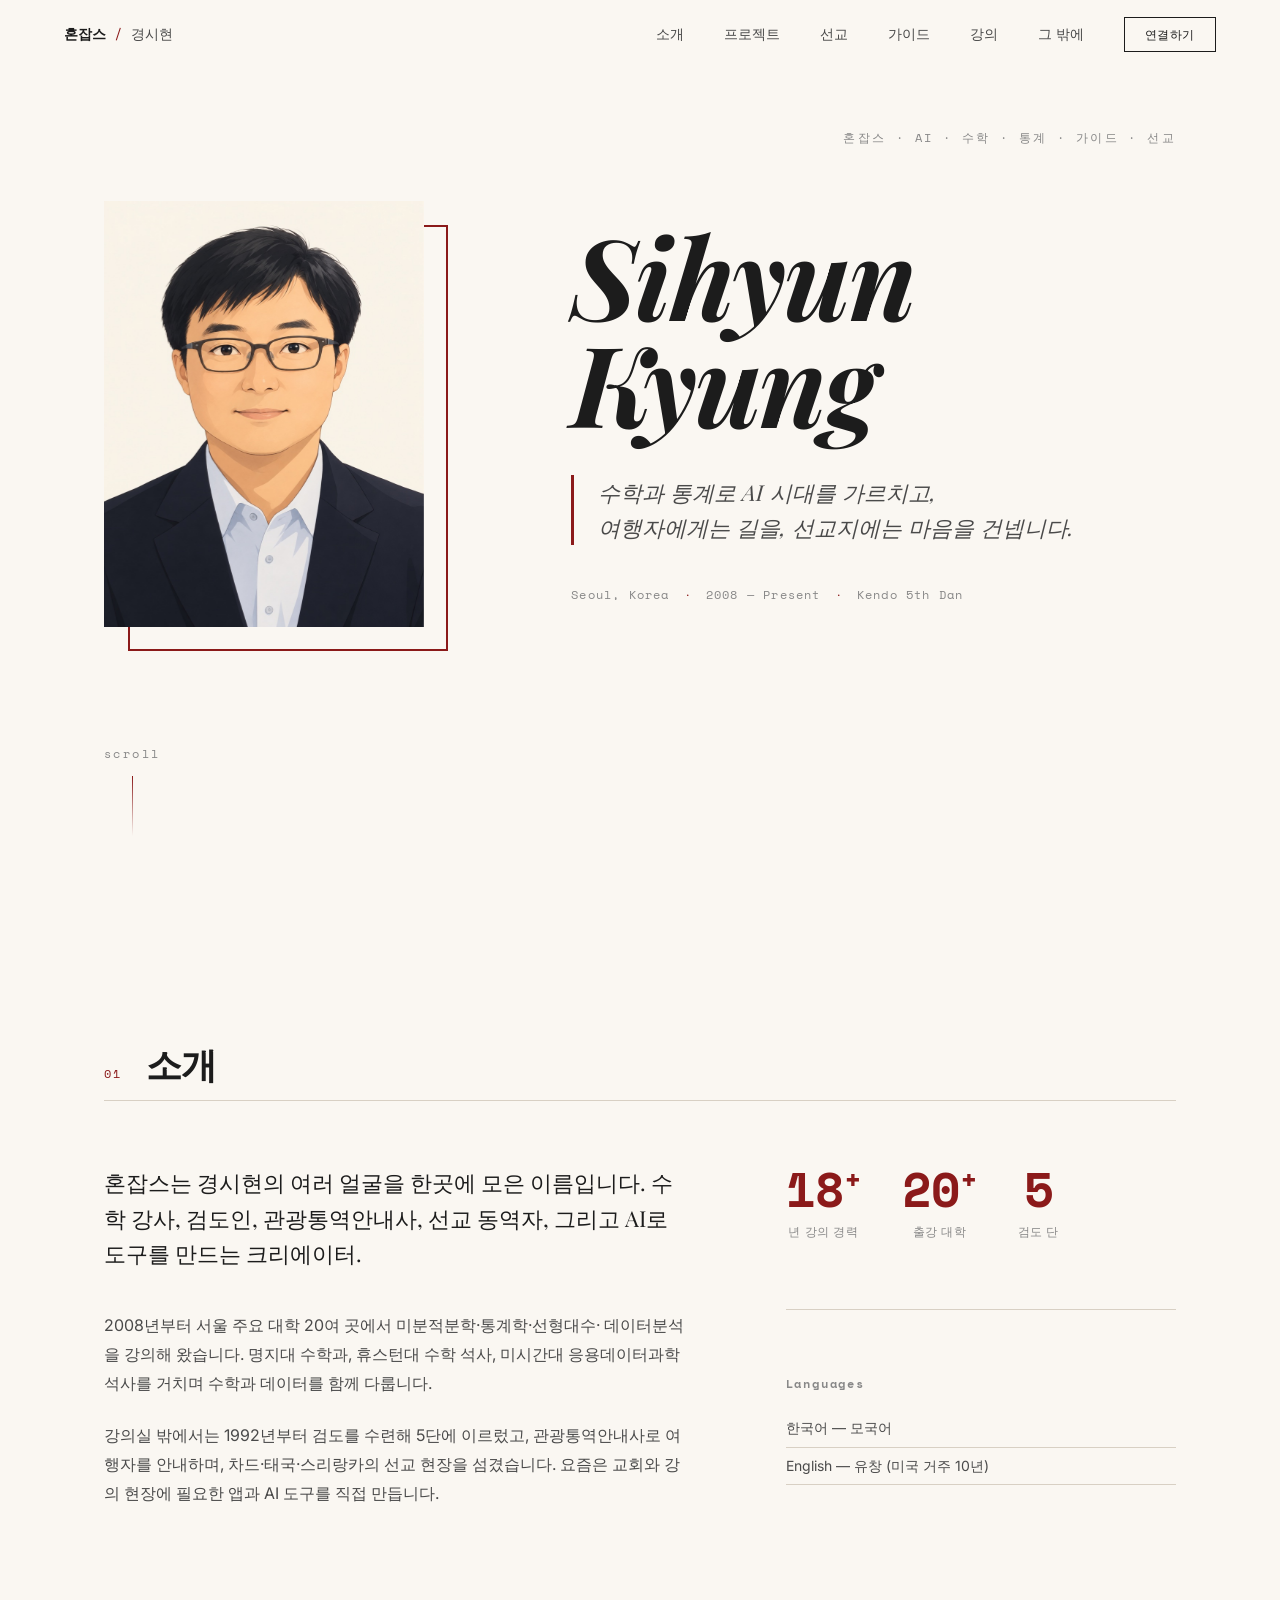
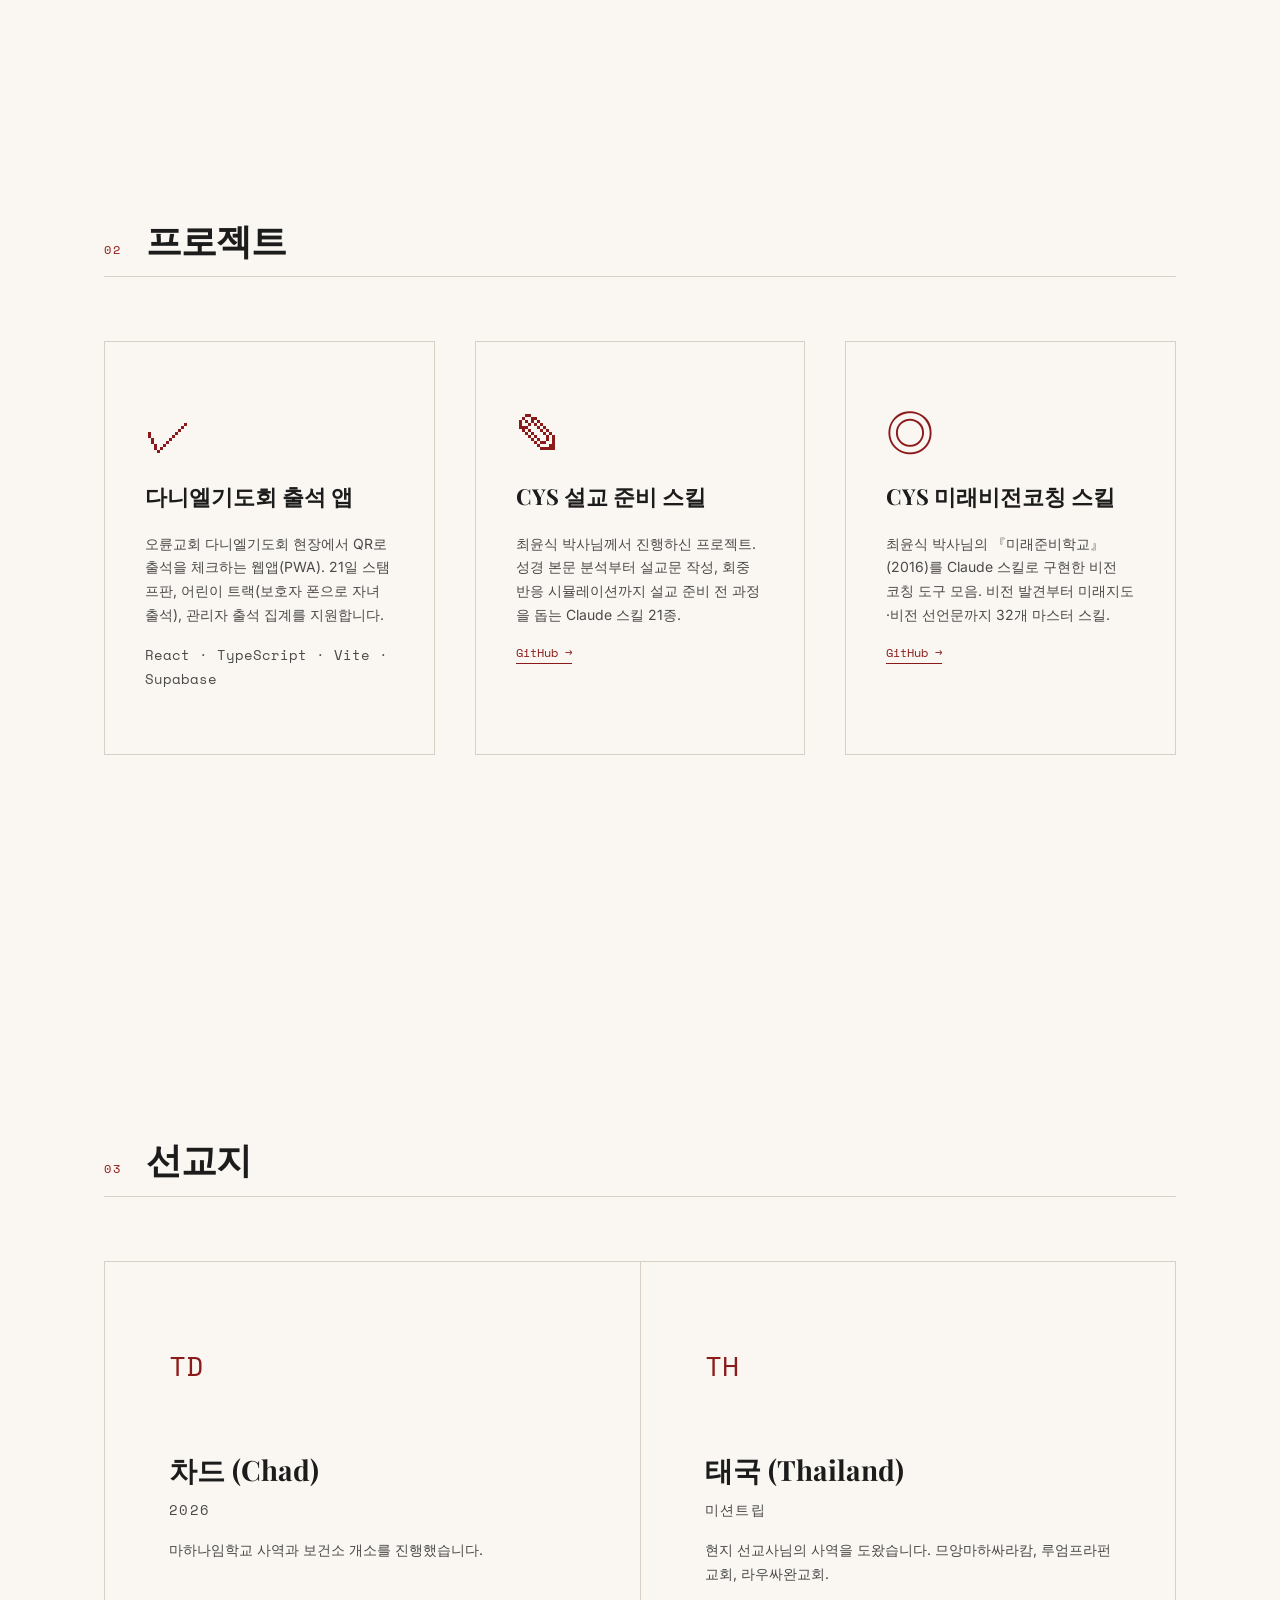
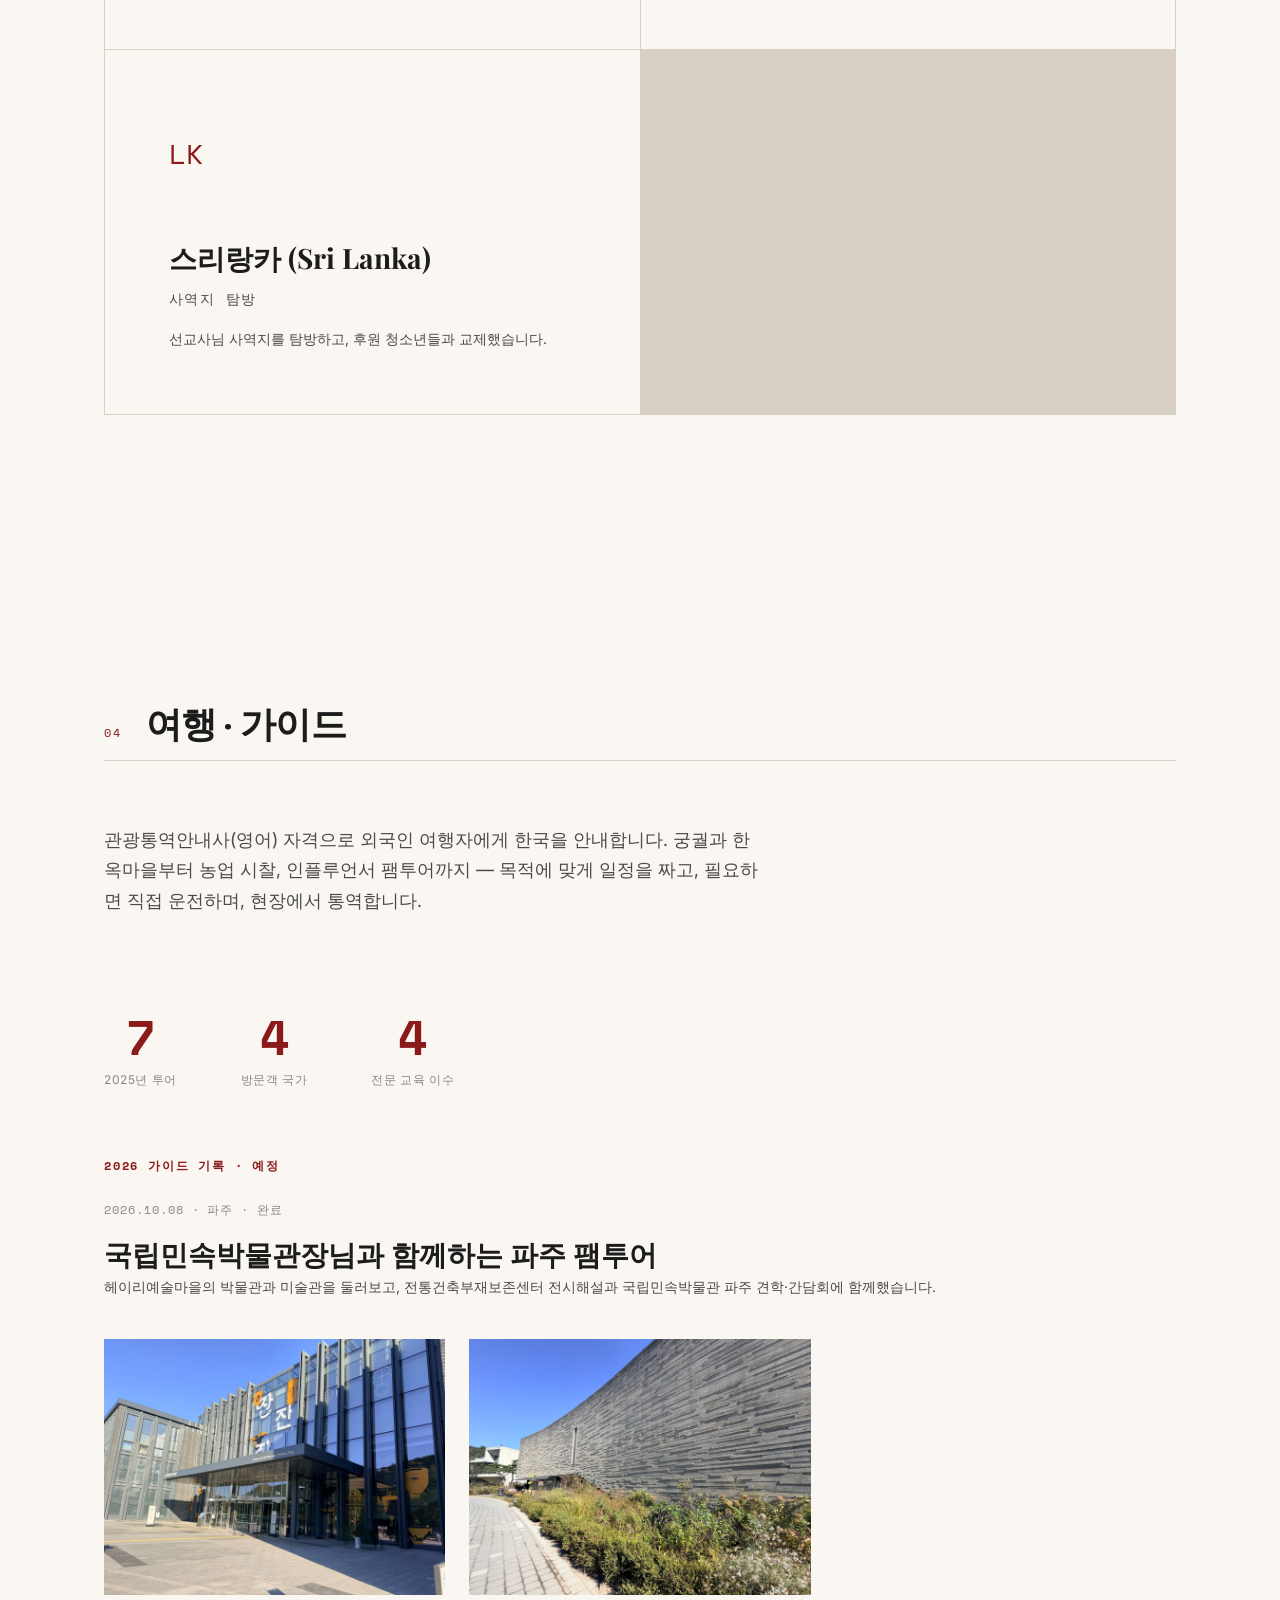
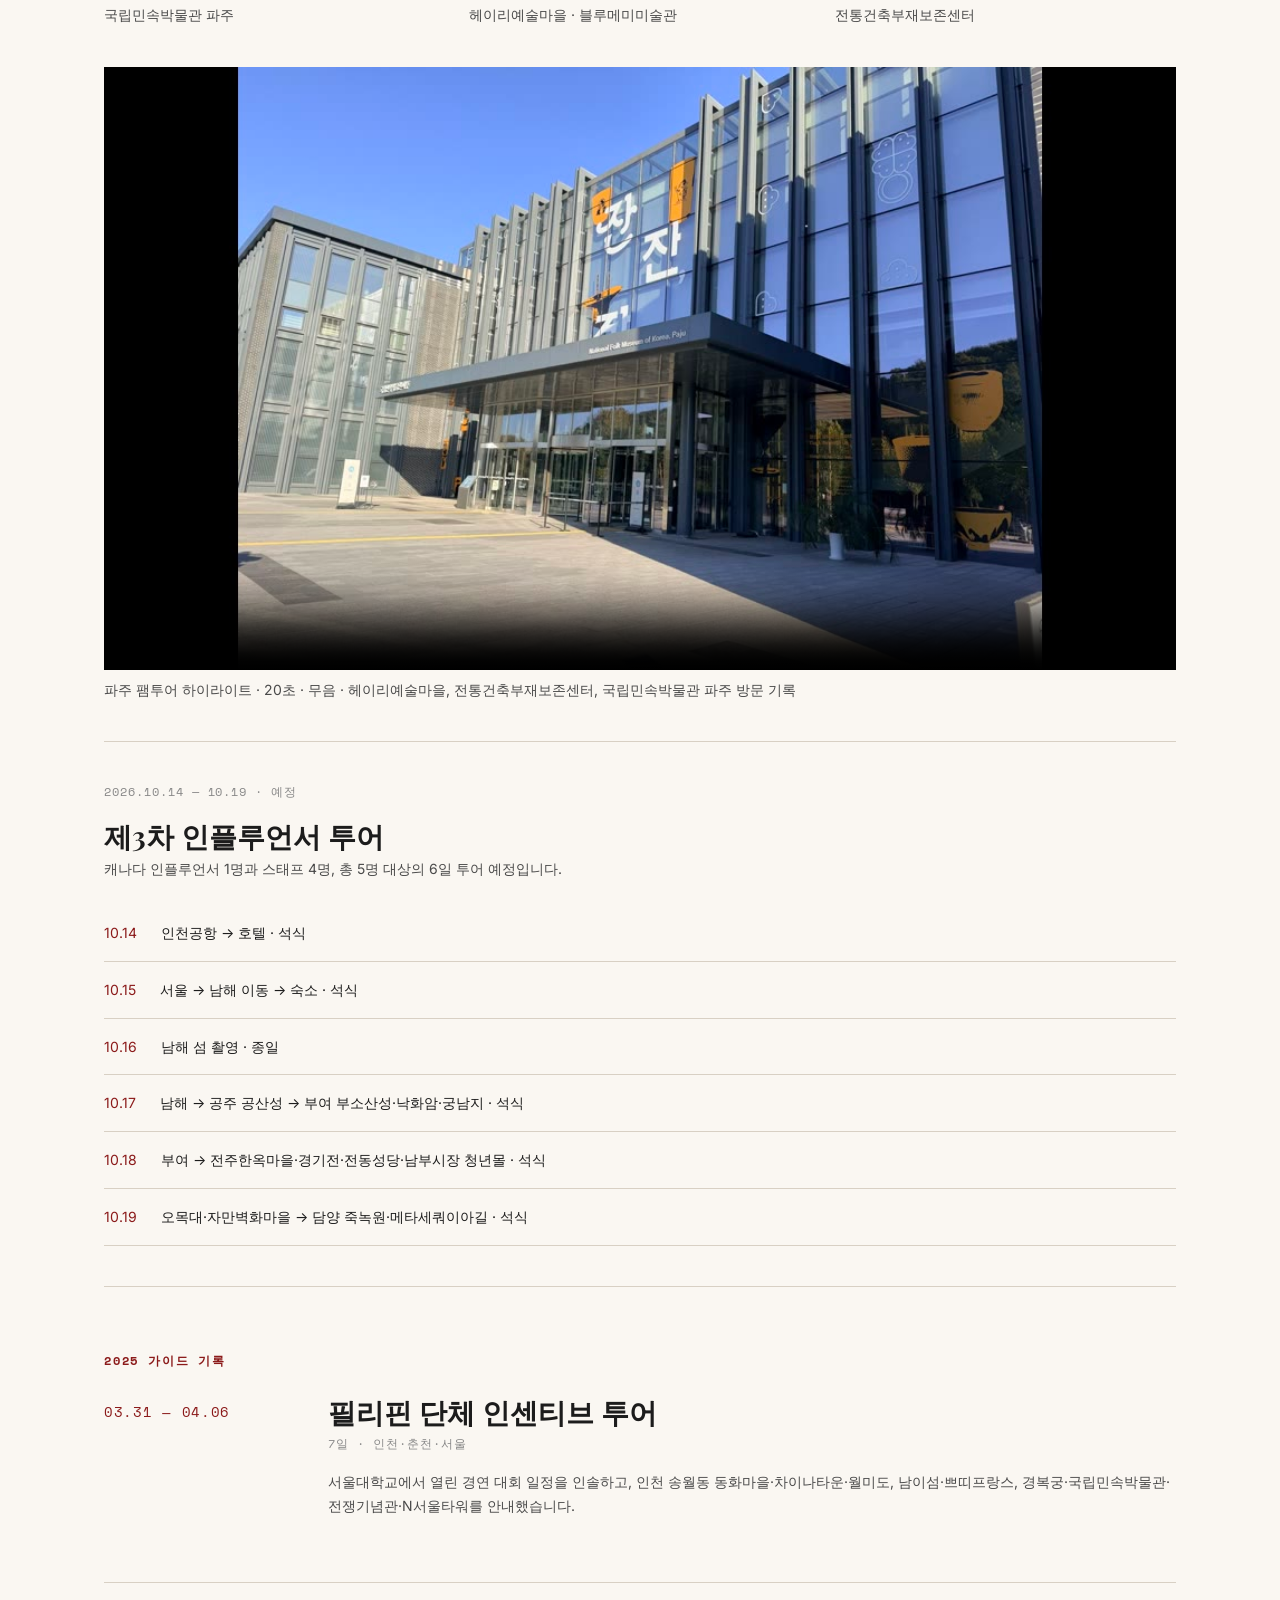
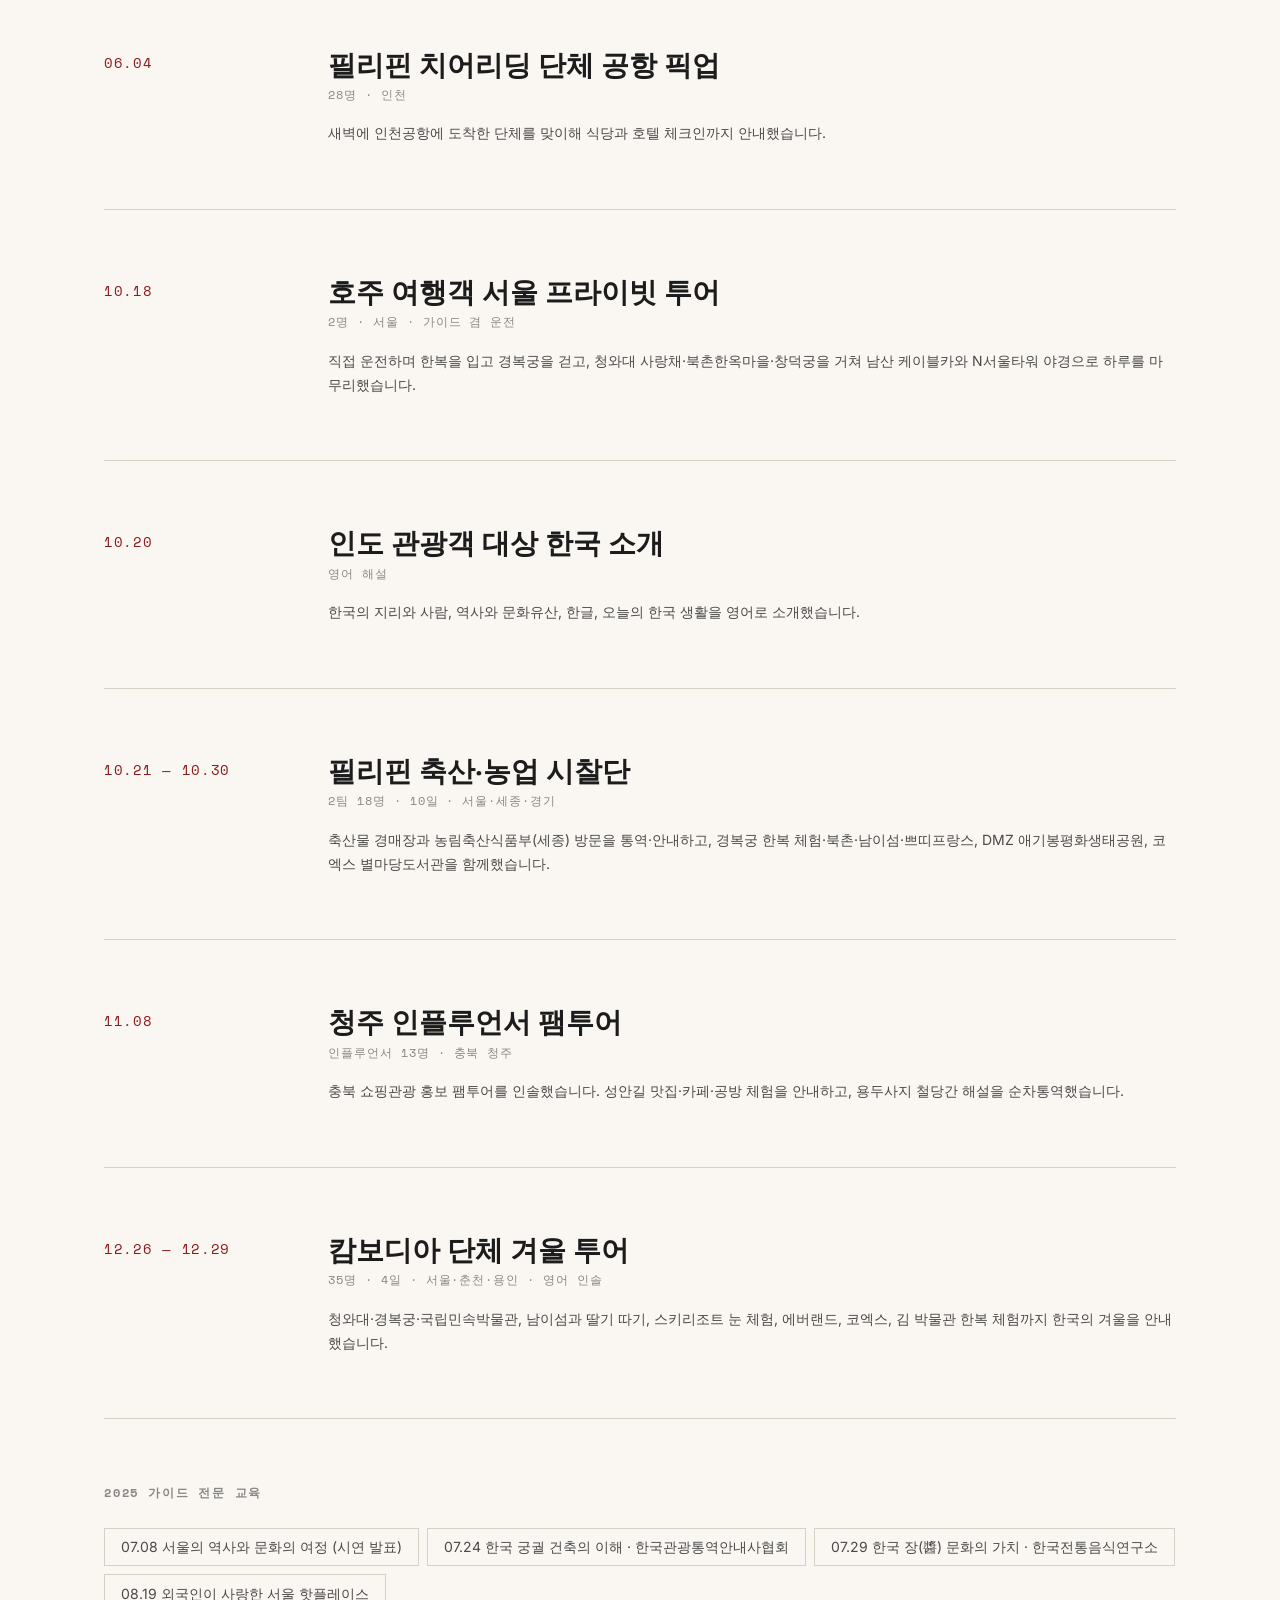
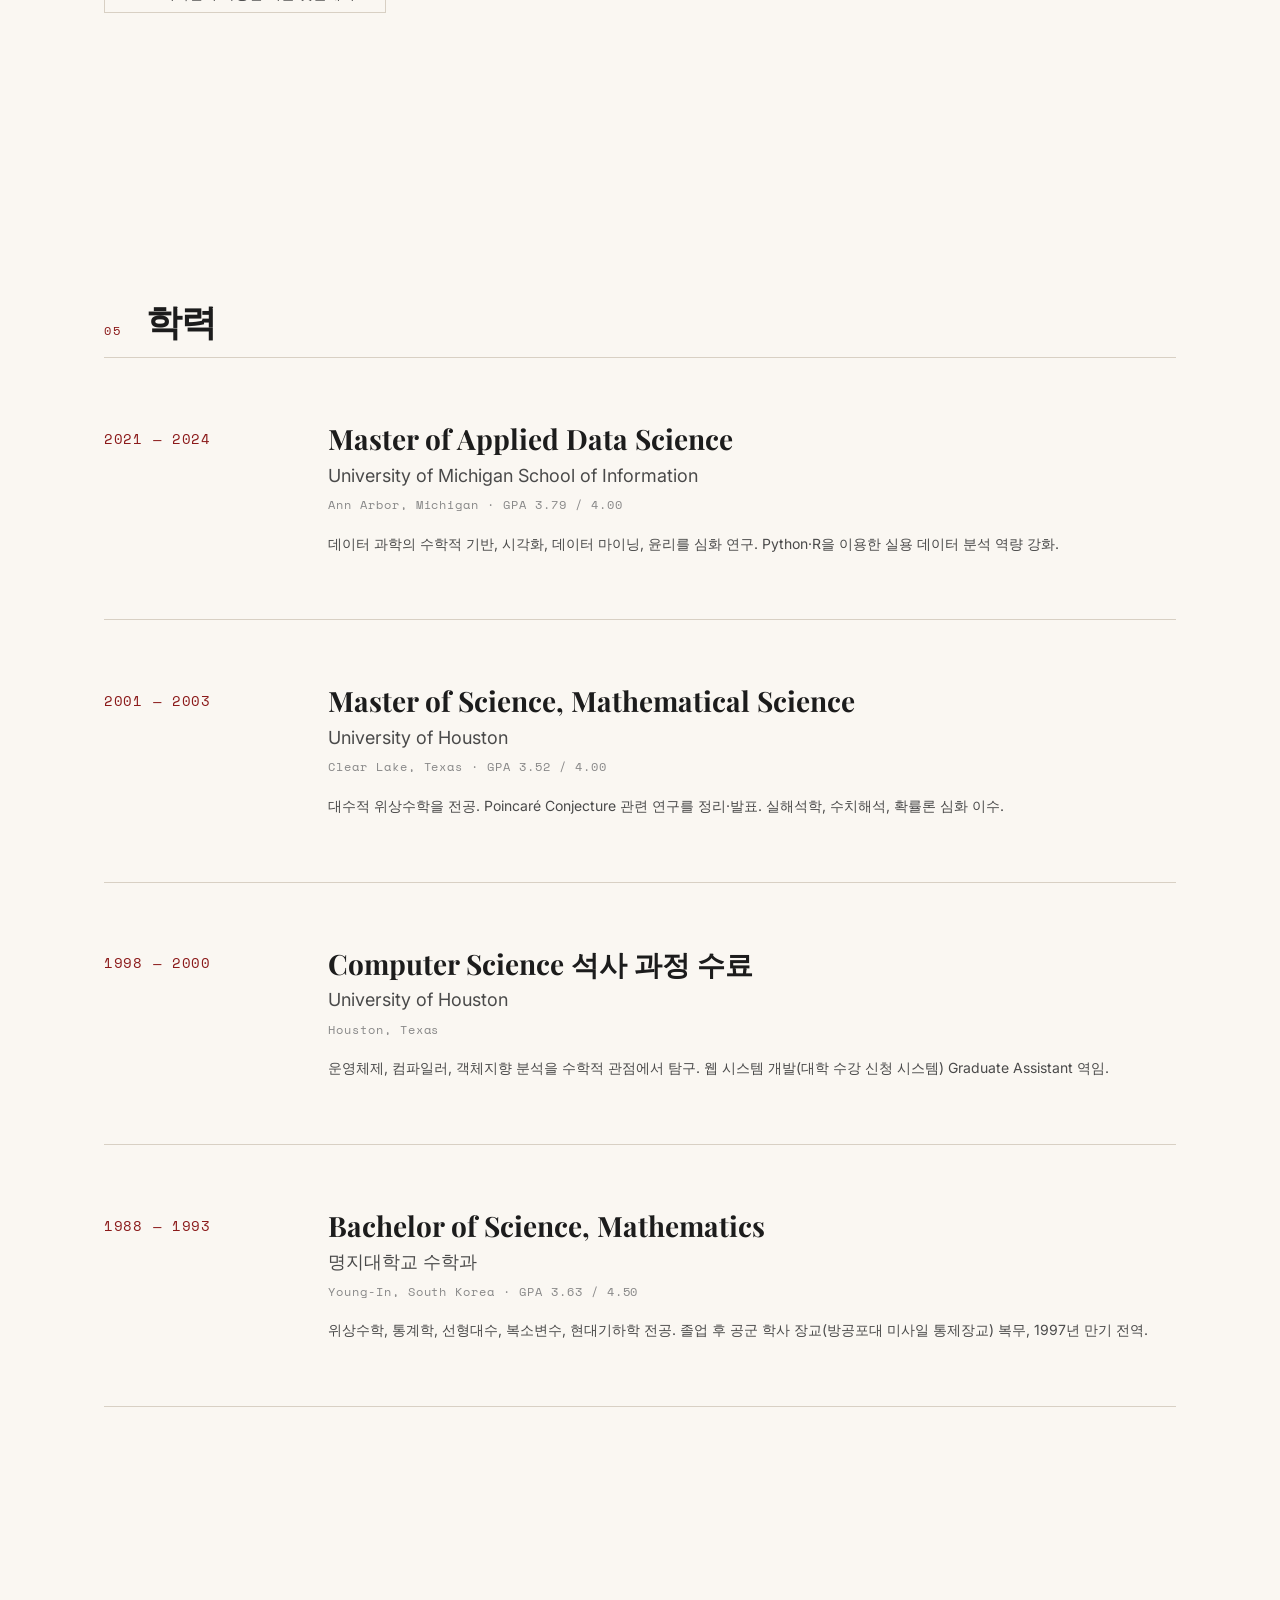
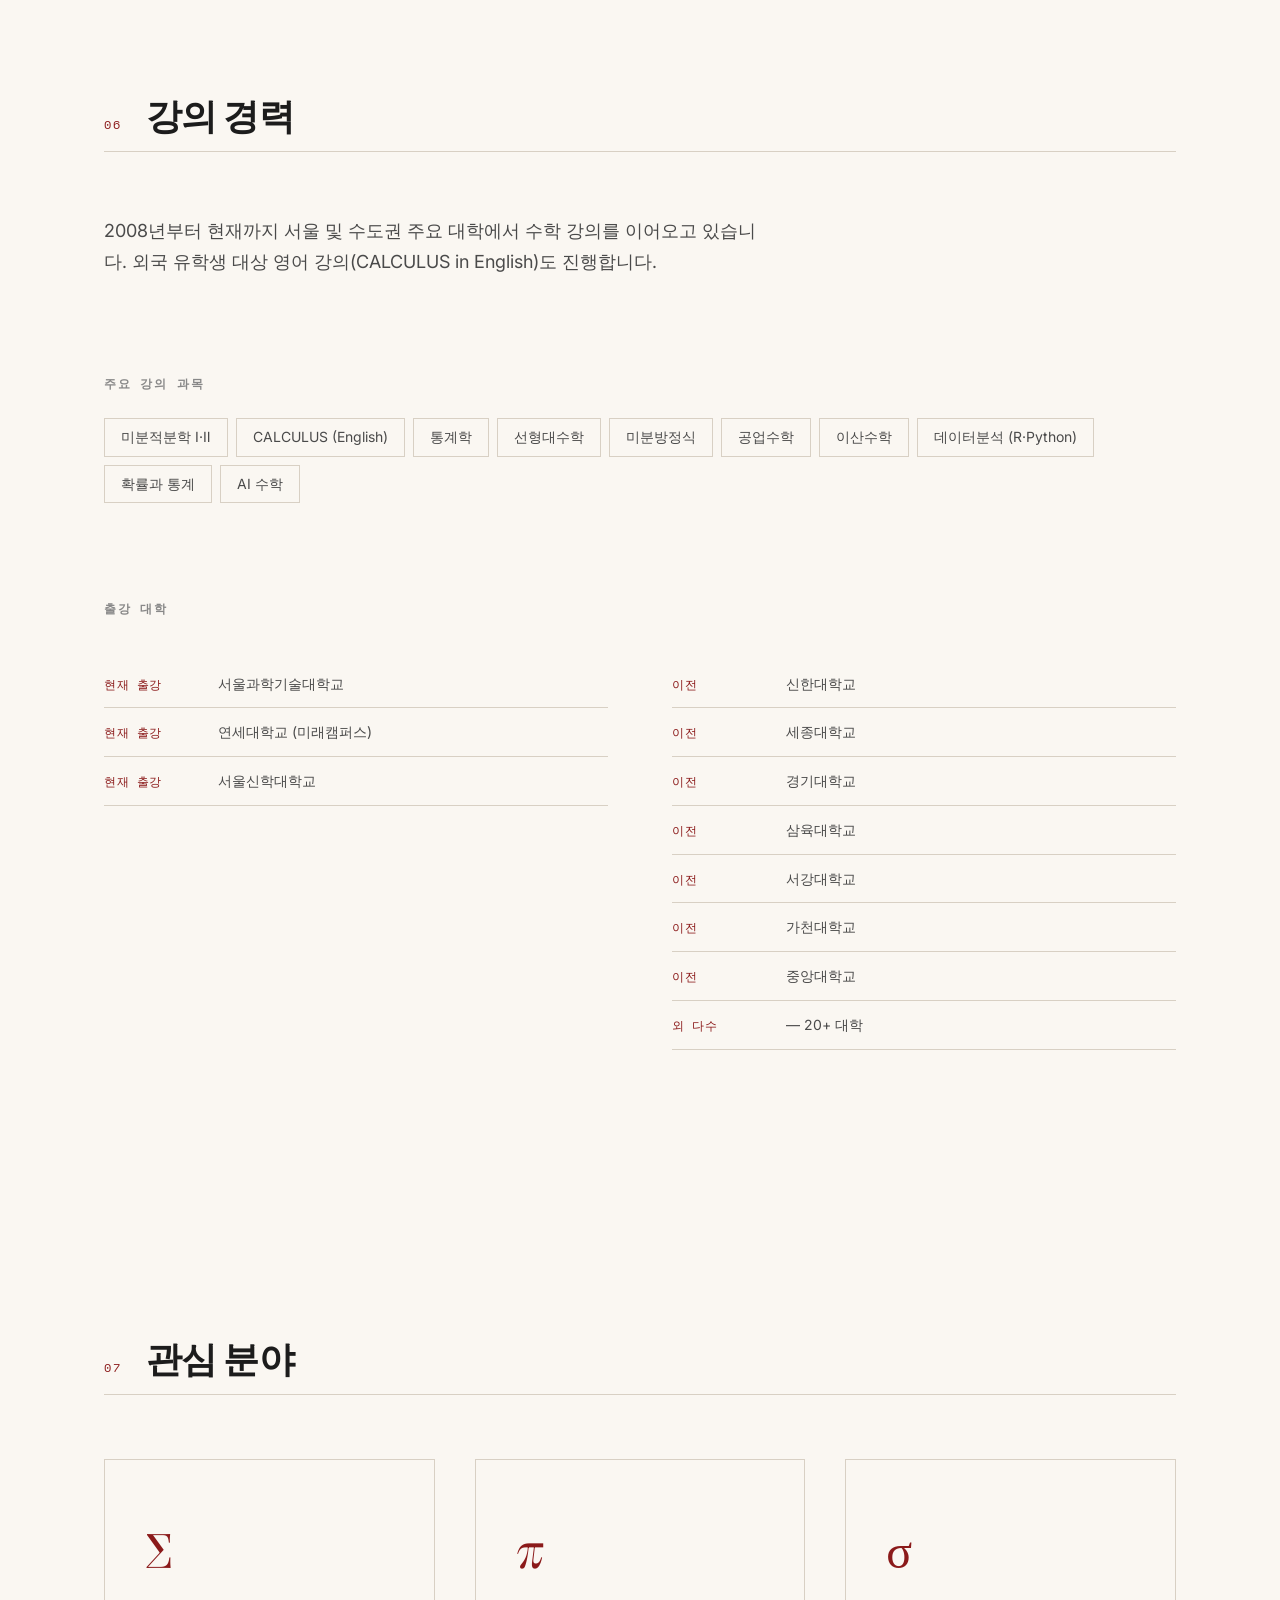
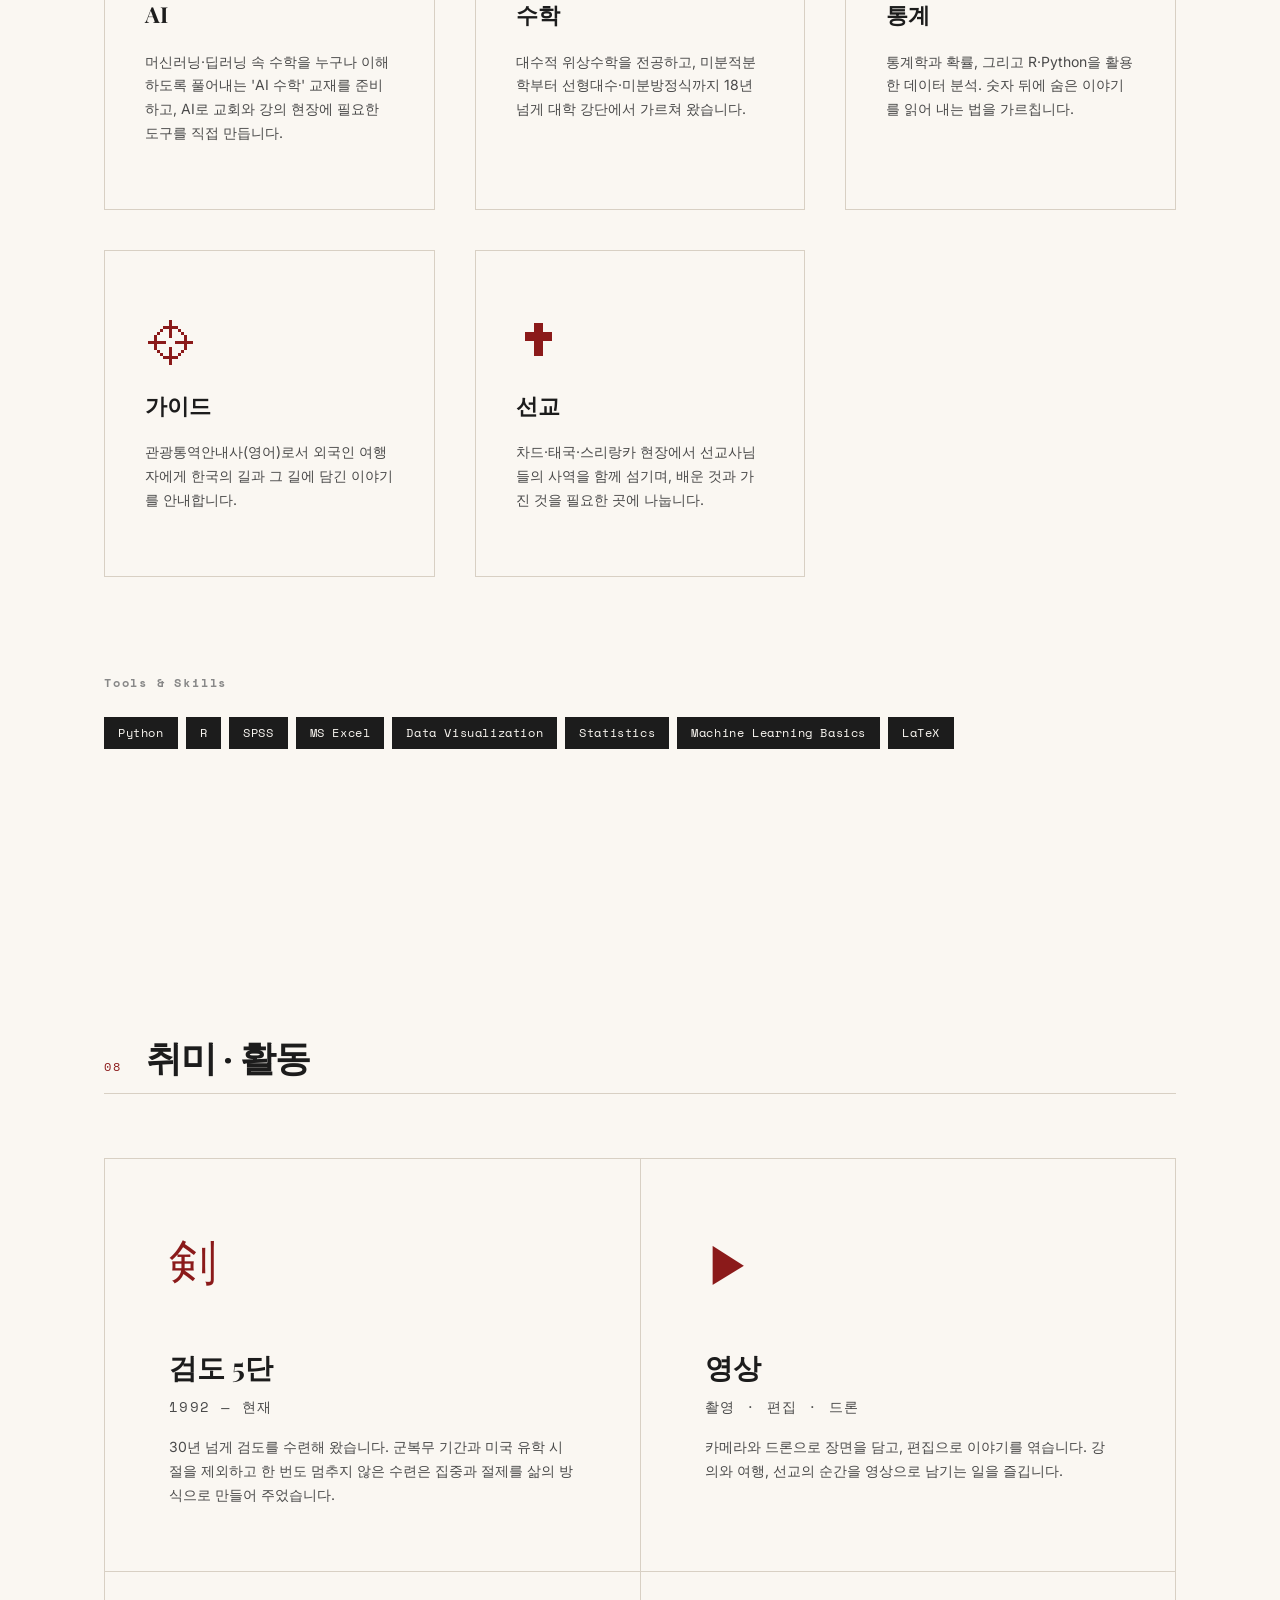
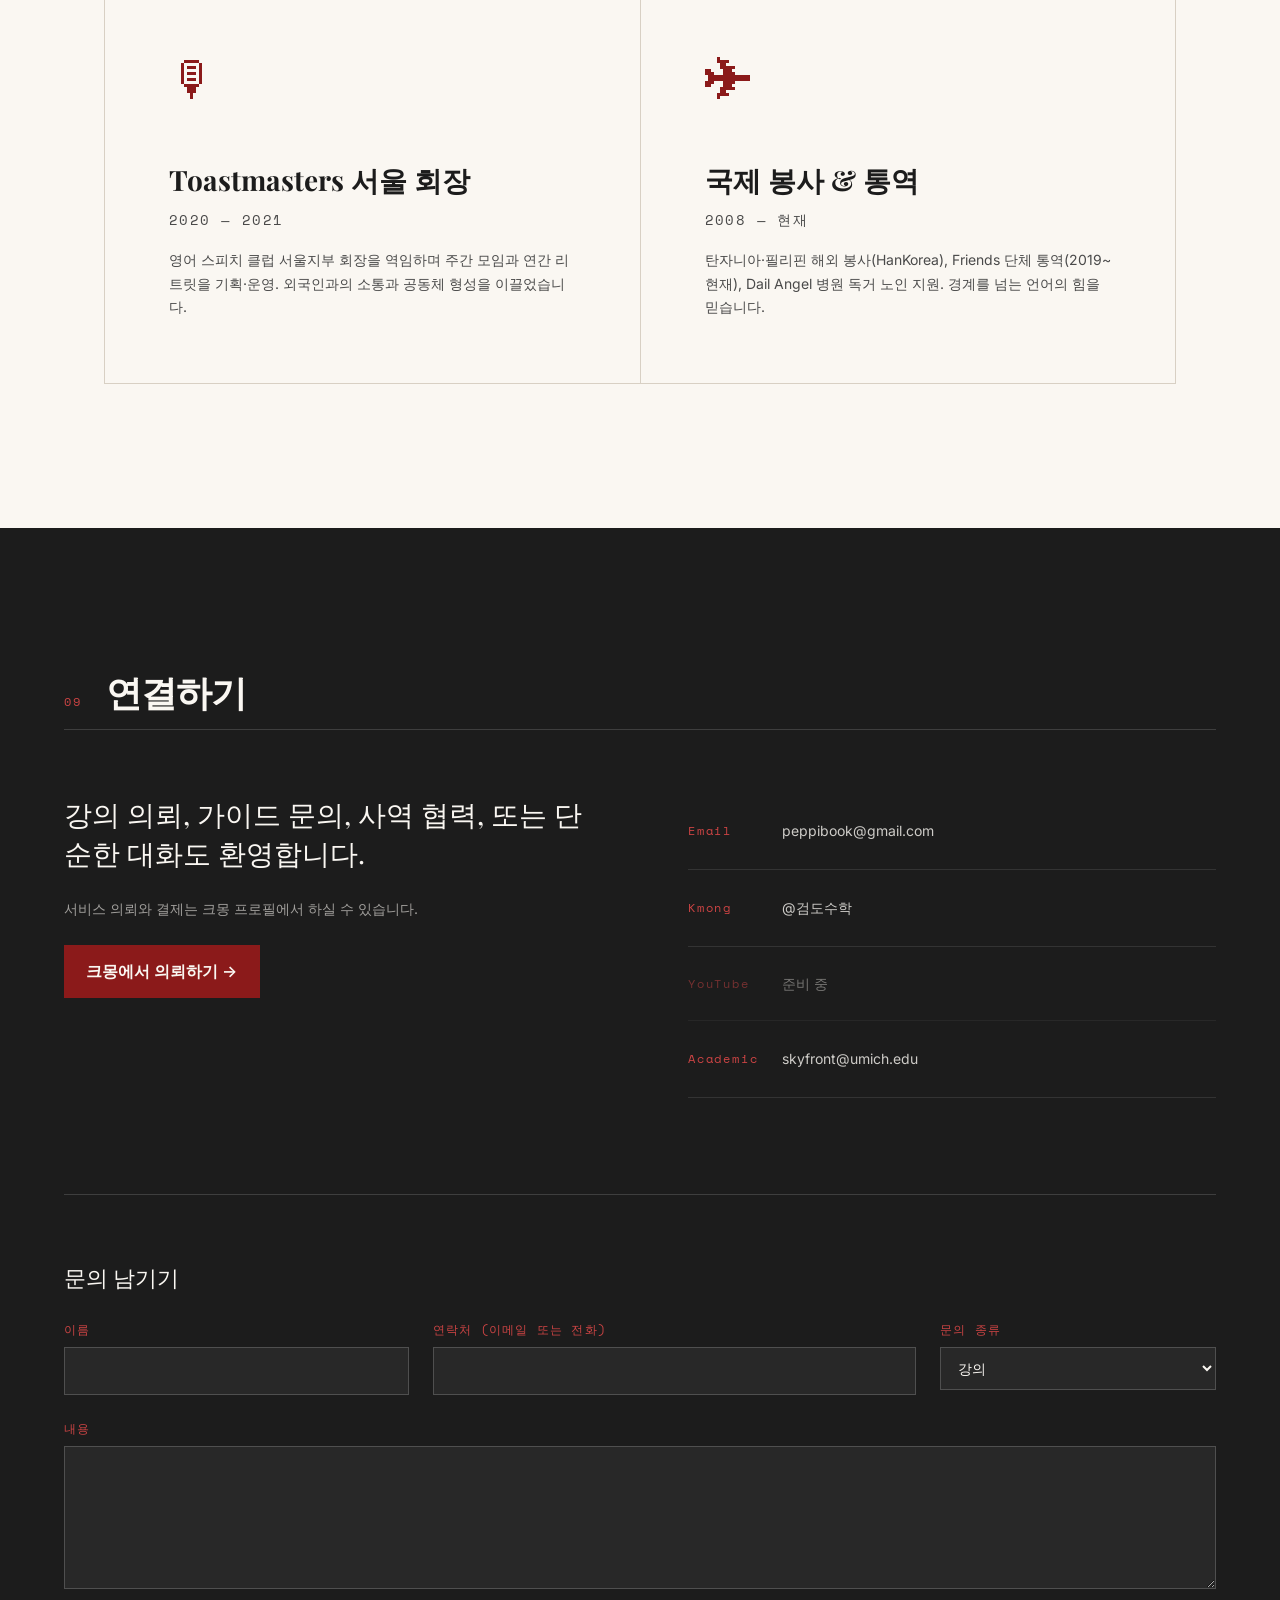
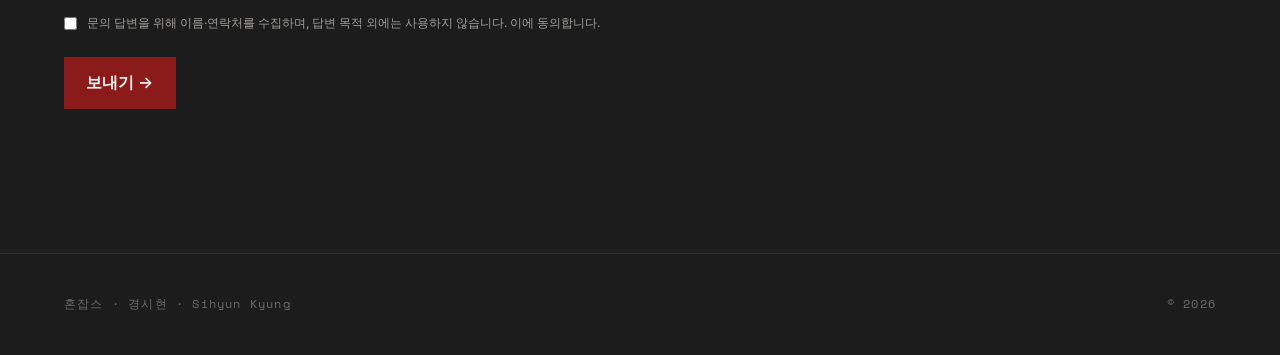
==== commit 9aa63147: "Add 2026 Paju tour gallery and upcoming influencer itinerary" ====
--- a/index.html
+++ b/index.html
@@ -233,6 +233,49 @@
         <div class="about__stat"><span class="about__stat-num mono">4</span><span class="about__stat-label">전문 교육 이수</span></div>
       </div>
 
+      <h3 class="guide__year mono">2026 가이드 기록 · 예정</h3>
+      <div class="guide__2026">
+        <article class="guide__feature reveal" aria-labelledby="guide-paju-title">
+          <p class="edu__location mono"><time datetime="2026-10-08">2026.10.08</time> · 파주 · 완료</p>
+          <h4 class="edu__degree" id="guide-paju-title">국립민속박물관장님과 함께하는 파주 팸투어</h4>
+          <p class="edu__desc">헤이리예술마을의 박물관과 미술관을 둘러보고, 전통건축부재보존센터 전시해설과 국립민속박물관 파주 견학·간담회에 함께했습니다.</p>
+          <div class="guide__gallery">
+            <figure>
+              <img src="assets/guide/2026-paju/museum.jpg" alt="파주 팸투어 중 국립민속박물관 파주 방문 기록" width="1440" height="1080" loading="lazy" decoding="async">
+              <figcaption>국립민속박물관 파주</figcaption>
+            </figure>
+            <figure>
+              <img src="assets/guide/2026-paju/heyri.jpg" alt="파주 팸투어 중 헤이리예술마을 블루메미미술관 방문 기록" width="1440" height="1080" loading="lazy" decoding="async">
+              <figcaption>헤이리예술마을 · 블루메미미술관</figcaption>
+            </figure>
+            <figure>
+              <img src="assets/guide/2026-paju/heritage.jpg" alt="파주 팸투어 중 전통건축부재보존센터 방문 기록" width="1440" height="1080" loading="lazy" decoding="async">
+              <figcaption>전통건축부재보존센터</figcaption>
+            </figure>
+          </div>
+          <figure class="guide__video">
+            <video controls preload="none" playsinline poster="assets/guide/2026-paju/poster.jpg" aria-label="파주 팸투어 하이라이트 영상" aria-describedby="guide-paju-video-caption">
+              <source src="assets/guide/2026-paju/paju-highlights.mp4" type="video/mp4">
+              <a href="assets/guide/2026-paju/paju-highlights.mp4">파주 팸투어 영상 파일 보기</a>
+            </video>
+            <figcaption id="guide-paju-video-caption">파주 팸투어 하이라이트 · 20초 · 무음 · 헤이리예술마을, 전통건축부재보존센터, 국립민속박물관 파주 방문 기록</figcaption>
+          </figure>
+        </article>
+        <article class="guide__feature reveal" aria-labelledby="guide-influencer-title">
+          <p class="edu__location mono"><time datetime="2026-10-14">2026.10.14</time> — <time datetime="2026-10-19">10.19</time> · 예정</p>
+          <h4 class="edu__degree" id="guide-influencer-title">제3차 인플루언서 투어</h4>
+          <p class="edu__desc">캐나다 인플루언서 1명과 스태프 4명, 총 5명 대상의 6일 투어 예정입니다.</p>
+          <ol class="guide__schedule">
+            <li><time datetime="2026-10-14">10.14</time><span>인천공항 → 호텔 · 석식</span></li>
+            <li><time datetime="2026-10-15">10.15</time><span>서울 → 남해 이동 → 숙소 · 석식</span></li>
+            <li><time datetime="2026-10-16">10.16</time><span>남해 섬 촬영 · 종일</span></li>
+            <li><time datetime="2026-10-17">10.17</time><span>남해 → 공주 공산성 → 부여 부소산성·낙화암·궁남지 · 석식</span></li>
+            <li><time datetime="2026-10-18">10.18</time><span>부여 → 전주한옥마을·경기전·전동성당·남부시장 청년몰 · 석식</span></li>
+            <li><time datetime="2026-10-19">10.19</time><span>오목대·자만벽화마을 → 담양 죽녹원·메타세쿼이아길 · 석식</span></li>
+          </ol>
+        </article>
+      </div>
+
       <h3 class="guide__year mono">2025 가이드 기록</h3>
       <div class="edu__list guide__list">
         <article class="edu__item reveal">
--- a/css/style.css
+++ b/css/style.css
@@ -1007,3 +1007,38 @@
   margin-bottom: var(--space-md);
 }
 .guide__training { margin-top: var(--space-xl); }
+
+.guide__2026 { margin-bottom: var(--space-xl); }
+.guide__feature { padding: var(--space-lg) 0; border-bottom: 1px solid var(--line); }
+.guide__feature:first-child { padding-top: 0; }
+.guide__gallery {
+  display: grid;
+  grid-template-columns: repeat(3, minmax(0, 1fr));
+  gap: var(--space-md);
+  margin-top: var(--space-lg);
+}
+.guide__gallery figure, .guide__video { margin: 0; min-width: 0; }
+.guide__gallery img { display: block; width: 100%; height: auto; aspect-ratio: 4 / 3; object-fit: cover; }
+.guide__gallery figcaption, .guide__video figcaption {
+  margin-top: var(--space-xs);
+  font-size: var(--size-sm);
+  color: var(--ink-light);
+  line-height: 1.7;
+}
+.guide__video { margin-top: var(--space-lg); }
+.guide__video video { display: block; width: 100%; aspect-ratio: 16 / 9; background: #111; }
+.guide__schedule { list-style: none; padding: 0; margin: var(--space-md) 0 0; }
+.guide__schedule li {
+  display: grid;
+  grid-template-columns: max-content minmax(0, 1fr);
+  gap: var(--space-md);
+  padding: var(--space-sm) 0;
+  font-size: var(--size-sm);
+  line-height: 1.7;
+  border-bottom: 1px solid var(--line);
+}
+.guide__schedule time { color: var(--crimson); white-space: nowrap; }
+.guide__feature .edu__desc, .guide__schedule span { overflow-wrap: anywhere; }
+@media (max-width: 768px) {
+  .guide__gallery { grid-template-columns: 1fr; }
+}
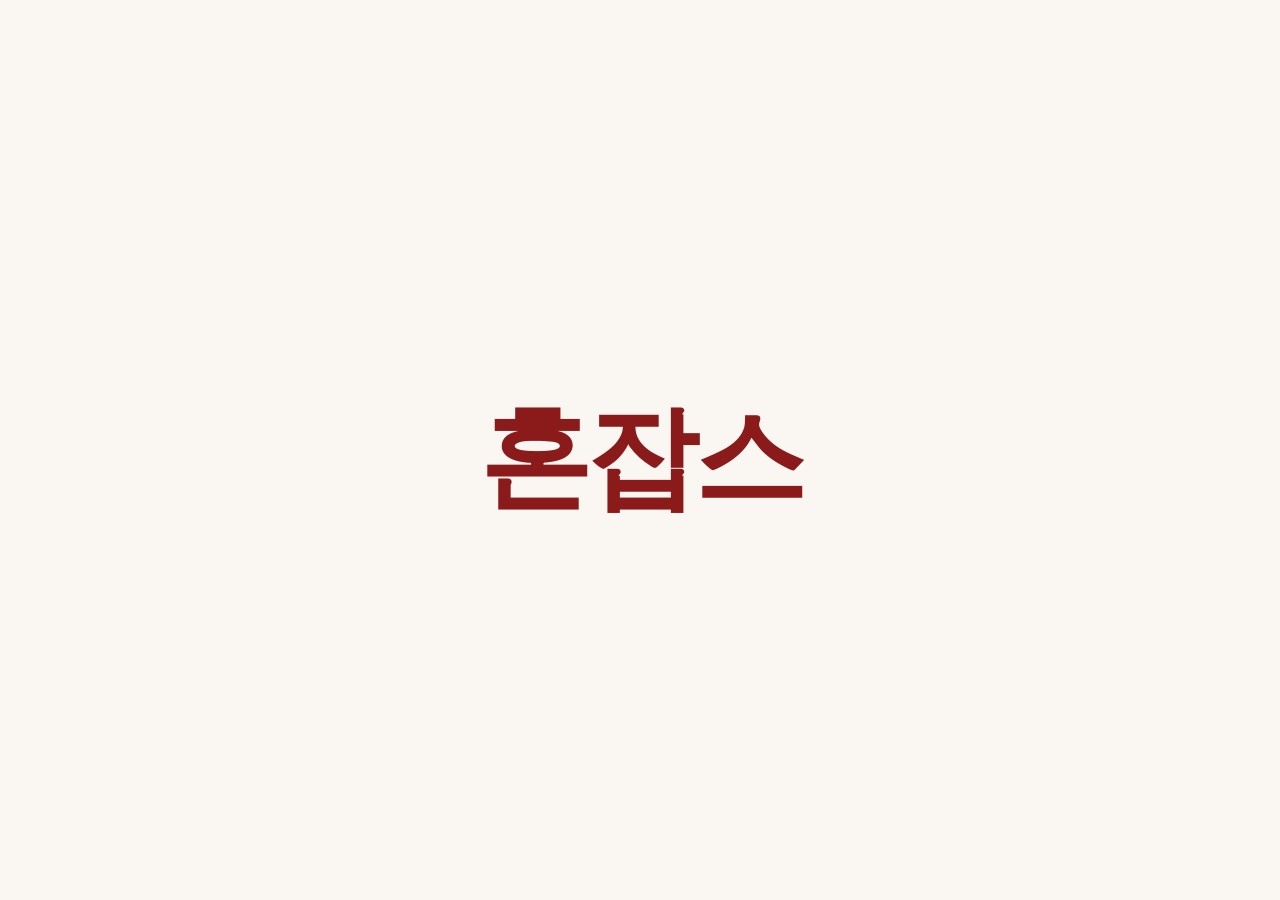
==== commit 258f7b2a: "Split title landing and details; expand Paju film and reverse guide archive" ====
--- a/index.html
+++ b/index.html
@@ -3,698 +3,16 @@
 <head>
   <meta charset="UTF-8" />
   <meta name="viewport" content="width=device-width, initial-scale=1.0" />
-  <title>혼잡스 — 경시현</title>
+  <title>혼잡스</title>
   <meta name="description" content="혼잡스 — 경시현(Sihyun Kyung). 수학 강사, 검도 5단, 관광통역안내사, 선교, 앱·AI 프로젝트." />
   <link rel="preconnect" href="https://fonts.googleapis.com" />
   <link rel="preconnect" href="https://fonts.gstatic.com" crossorigin />
   <link href="https://fonts.googleapis.com/css2?family=Playfair+Display:ital,wght@0,400;0,700;0,900;1,400;1,700&family=Inter:wght@300;400;500;600&family=Space+Mono:wght@400;700&display=swap" rel="stylesheet" />
   <link rel="stylesheet" href="css/style.css" />
 </head>
-<body>
-
-  <!-- ═══ NAV ═══ -->
-  <nav class="nav" id="nav">
-    <div class="nav__logo">
-      <span class="nav__name">혼잡스</span>
-      <span class="nav__slash">/</span>
-      <span class="nav__name-en">경시현</span>
-    </div>
-    <ul class="nav__links">
-      <li><a href="#about">소개</a></li>
-      <li><a href="#projects">프로젝트</a></li>
-      <li><a href="#mission">선교</a></li>
-      <li><a href="#guide">가이드</a></li>
-      <li><a href="#teaching">강의</a></li>
-      <li><a href="#beyond">그 밖에</a></li>
-      <li><a href="#contact" class="nav__cta">연결하기</a></li>
-    </ul>
-    <button class="nav__toggle" aria-label="메뉴 열기">
-      <span></span><span></span>
-    </button>
-  </nav>
-
-  <!-- ═══ HERO ═══ -->
-  <header class="hero" id="home">
-    <div class="hero__top">
-      <span class="hero__label mono">혼잡스 · AI · 수학 · 통계 · 가이드 · 선교</span>
-    </div>
-
-    <div class="hero__center">
-      <div class="hero__photo-wrap">
-        <div class="hero__photo-frame">
-          <img src="assets/img/profile-toon.jpg" alt="경시현 일러스트 프로필" class="hero__photo hero__photo--toon" />
-                  </div>
-        <div class="hero__photo-accent" aria-hidden="true"></div>
-      </div>
-
-      <div class="hero__text">
-        <h1 class="hero__name">
-          <span class="hero__name-en hero__name-en--solo">Sihyun<br />Kyung</span>
-        </h1>
-        <p class="hero__tagline">
-          수학과 통계로 AI 시대를 가르치고,<br />
-          여행자에게는 길을, 선교지에는 마음을 건넵니다.
-        </p>
-        <div class="hero__meta">
-          <span class="mono">Seoul, Korea</span>
-          <span class="hero__dot" aria-hidden="true">·</span>
-          <span class="mono">2008 — Present</span>
-          <span class="hero__dot" aria-hidden="true">·</span>
-          <span class="mono">Kendo 5th Dan</span>
-        </div>
-      </div>
-    </div>
-
-    <div class="hero__bottom">
-      <div class="hero__scroll-hint" aria-hidden="true">
-        <span class="mono">scroll</span>
-        <div class="hero__scroll-line"></div>
-      </div>
-    </div>
-  </header>
-
-  <main>
-
-    <!-- ═══ ABOUT ═══ -->
-    <section class="section about" id="about">
-      <div class="section__header">
-        <span class="section__num mono">01</span>
-        <h2 class="section__title">소개</h2>
-      </div>
-
-      <div class="about__grid">
-        <div class="about__primary">
-          <p class="about__lead">
-            혼잡스는 경시현의 여러 얼굴을 한곳에 모은 이름입니다.
-            수학 강사, 검도인, 관광통역안내사, 선교 동역자, 그리고 AI로 도구를 만드는 크리에이터.
-          </p>
-          <p class="about__body">
-            2008년부터 서울 주요 대학 20여 곳에서 미분적분학·통계학·선형대수·
-            데이터분석을 강의해 왔습니다. 명지대 수학과, 휴스턴대 수학 석사,
-            미시간대 응용데이터과학 석사를 거치며 수학과 데이터를 함께 다룹니다.
-          </p>
-          <p class="about__body">
-            강의실 밖에서는 1992년부터 검도를 수련해 5단에 이르렀고, 관광통역안내사로
-            여행자를 안내하며, 차드·태국·스리랑카의 선교 현장을 섬겼습니다.
-            요즘은 교회와 강의 현장에 필요한 앱과 AI 도구를 직접 만듭니다.
-          </p>
-        </div>
-
-        <div class="about__sidebar">
-          <div class="about__stat-group">
-            <div class="about__stat">
-              <span class="about__stat-num mono">18<sup>+</sup></span>
-              <span class="about__stat-label">년 강의 경력</span>
-            </div>
-            <div class="about__stat">
-              <span class="about__stat-num mono">20<sup>+</sup></span>
-              <span class="about__stat-label">출강 대학</span>
-            </div>
-            <div class="about__stat">
-              <span class="about__stat-num mono">5</span>
-              <span class="about__stat-label">검도 단</span>
-            </div>
-          </div>
-
-          <div class="about__langs">
-            <h3 class="about__langs-title mono">Languages</h3>
-            <ul>
-              <li>한국어 — 모국어</li>
-              <li>English — 유창 (미국 거주 10년)</li>
-            </ul>
-          </div>
-        </div>
-      </div>
-    </section>
-
-    <!-- ═══ PROJECTS ═══ -->
-    <section class="section projects" id="projects">
-      <div class="section__header">
-        <span class="section__num mono">02</span>
-        <h2 class="section__title">프로젝트</h2>
-      </div>
-
-      <div class="research__grid">
-        <article class="research__card reveal">
-          <div class="research__icon" aria-hidden="true">✓</div>
-          <h3>다니엘기도회 출석 앱</h3>
-          <p>
-            오륜교회 다니엘기도회 현장에서 QR로 출석을 체크하는 웹앱(PWA).
-            21일 스탬프판, 어린이 트랙(보호자 폰으로 자녀 출석), 관리자 출석 집계를 지원합니다.
-          </p>
-          <p class="project__stack mono">React · TypeScript · Vite · Supabase</p>
-        </article>
-
-        <article class="research__card reveal">
-          <div class="research__icon" aria-hidden="true">✎</div>
-          <h3>CYS 설교 준비 스킬</h3>
-          <p>
-            최윤식 박사님께서 진행하신 프로젝트. 성경 본문 분석부터 설교문 작성,
-            회중 반응 시뮬레이션까지 설교 준비 전 과정을 돕는 Claude 스킬 21종.
-          </p>
-          <a class="project__link mono" href="https://github.com/idoforgod/cys-claude-sermon-skills" target="_blank" rel="noopener">GitHub →</a>
-        </article>
-
-        <article class="research__card reveal">
-          <div class="research__icon" aria-hidden="true">◎</div>
-          <h3>CYS 미래비전코칭 스킬</h3>
-          <p>
-            최윤식 박사님의 『미래준비학교』(2016)를 Claude 스킬로 구현한 비전 코칭 도구 모음.
-            비전 발견부터 미래지도·비전 선언문까지 32개 마스터 스킬.
-          </p>
-          <a class="project__link mono" href="https://github.com/idoforgod/cys-claude-vision-coaching-skills" target="_blank" rel="noopener">GitHub →</a>
-        </article>
-      </div>
-    </section>
-
-    <!-- ═══ MISSION ═══ -->
-    <section class="section mission" id="mission">
-      <div class="section__header">
-        <span class="section__num mono">03</span>
-        <h2 class="section__title">선교지</h2>
-      </div>
-
-      <div class="beyond__grid">
-        <article class="beyond__item reveal">
-          <div class="beyond__visual" aria-hidden="true">
-            <span class="beyond__glyph">TD</span>
-          </div>
-          <div class="beyond__content">
-            <h3>차드 (Chad)</h3>
-            <p class="mono beyond__period">2026</p>
-            <p>마하나임학교 사역과 보건소 개소를 진행했습니다.</p>
-          </div>
-        </article>
-
-        <article class="beyond__item reveal">
-          <div class="beyond__visual" aria-hidden="true">
-            <span class="beyond__glyph">TH</span>
-          </div>
-          <div class="beyond__content">
-            <h3>태국 (Thailand)</h3>
-            <p class="mono beyond__period">미션트립</p>
-            <p>
-              현지 선교사님의 사역을 도왔습니다.
-              므앙마하싸라캄, 루엄프라펀교회, 라우싸완교회.
-            </p>
-          </div>
-        </article>
-
-        <article class="beyond__item reveal">
-          <div class="beyond__visual" aria-hidden="true">
-            <span class="beyond__glyph">LK</span>
-          </div>
-          <div class="beyond__content">
-            <h3>스리랑카 (Sri Lanka)</h3>
-            <p class="mono beyond__period">사역지 탐방</p>
-            <p>선교사님 사역지를 탐방하고, 후원 청소년들과 교제했습니다.</p>
-          </div>
-        </article>
-      </div>
-    </section>
-
-    <!-- ═══ GUIDE ═══ -->
-    <section class="section guide" id="guide">
-      <div class="section__header">
-        <span class="section__num mono">04</span>
-        <h2 class="section__title">여행 · 가이드</h2>
-      </div>
-
-      <div class="teaching__intro reveal">
-        <p>
-          관광통역안내사(영어) 자격으로 외국인 여행자에게 한국을 안내합니다.
-          궁궐과 한옥마을부터 농업 시찰, 인플루언서 팸투어까지 — 목적에 맞게 일정을 짜고,
-          필요하면 직접 운전하며, 현장에서 통역합니다.
-        </p>
-      </div>
-      <div class="guide__stats reveal">
-        <div class="about__stat"><span class="about__stat-num mono">7</span><span class="about__stat-label">2025년 투어</span></div>
-        <div class="about__stat"><span class="about__stat-num mono">4</span><span class="about__stat-label">방문객 국가</span></div>
-        <div class="about__stat"><span class="about__stat-num mono">4</span><span class="about__stat-label">전문 교육 이수</span></div>
-      </div>
-
-      <h3 class="guide__year mono">2026 가이드 기록 · 예정</h3>
-      <div class="guide__2026">
-        <article class="guide__feature reveal" aria-labelledby="guide-paju-title">
-          <p class="edu__location mono"><time datetime="2026-10-08">2026.10.08</time> · 파주 · 완료</p>
-          <h4 class="edu__degree" id="guide-paju-title">국립민속박물관장님과 함께하는 파주 팸투어</h4>
-          <p class="edu__desc">헤이리예술마을의 박물관과 미술관을 둘러보고, 전통건축부재보존센터 전시해설과 국립민속박물관 파주 견학·간담회에 함께했습니다.</p>
-          <div class="guide__gallery">
-            <figure>
-              <img src="assets/guide/2026-paju/museum.jpg" alt="파주 팸투어 중 국립민속박물관 파주 방문 기록" width="1440" height="1080" loading="lazy" decoding="async">
-              <figcaption>국립민속박물관 파주</figcaption>
-            </figure>
-            <figure>
-              <img src="assets/guide/2026-paju/heyri.jpg" alt="파주 팸투어 중 헤이리예술마을 블루메미미술관 방문 기록" width="1440" height="1080" loading="lazy" decoding="async">
-              <figcaption>헤이리예술마을 · 블루메미미술관</figcaption>
-            </figure>
-            <figure>
-              <img src="assets/guide/2026-paju/heritage.jpg" alt="파주 팸투어 중 전통건축부재보존센터 방문 기록" width="1440" height="1080" loading="lazy" decoding="async">
-              <figcaption>전통건축부재보존센터</figcaption>
-            </figure>
-          </div>
-          <figure class="guide__video">
-            <video controls preload="none" playsinline poster="assets/guide/2026-paju/poster.jpg" aria-label="파주 팸투어 하이라이트 영상" aria-describedby="guide-paju-video-caption">
-              <source src="assets/guide/2026-paju/paju-highlights.mp4" type="video/mp4">
-              <a href="assets/guide/2026-paju/paju-highlights.mp4">파주 팸투어 영상 파일 보기</a>
-            </video>
-            <figcaption id="guide-paju-video-caption">파주 팸투어 하이라이트 · 20초 · 무음 · 헤이리예술마을, 전통건축부재보존센터, 국립민속박물관 파주 방문 기록</figcaption>
-          </figure>
-        </article>
-        <article class="guide__feature reveal" aria-labelledby="guide-influencer-title">
-          <p class="edu__location mono"><time datetime="2026-10-14">2026.10.14</time> — <time datetime="2026-10-19">10.19</time> · 예정</p>
-          <h4 class="edu__degree" id="guide-influencer-title">제3차 인플루언서 투어</h4>
-          <p class="edu__desc">캐나다 인플루언서 1명과 스태프 4명, 총 5명 대상의 6일 투어 예정입니다.</p>
-          <ol class="guide__schedule">
-            <li><time datetime="2026-10-14">10.14</time><span>인천공항 → 호텔 · 석식</span></li>
-            <li><time datetime="2026-10-15">10.15</time><span>서울 → 남해 이동 → 숙소 · 석식</span></li>
-            <li><time datetime="2026-10-16">10.16</time><span>남해 섬 촬영 · 종일</span></li>
-            <li><time datetime="2026-10-17">10.17</time><span>남해 → 공주 공산성 → 부여 부소산성·낙화암·궁남지 · 석식</span></li>
-            <li><time datetime="2026-10-18">10.18</time><span>부여 → 전주한옥마을·경기전·전동성당·남부시장 청년몰 · 석식</span></li>
-            <li><time datetime="2026-10-19">10.19</time><span>오목대·자만벽화마을 → 담양 죽녹원·메타세쿼이아길 · 석식</span></li>
-          </ol>
-        </article>
-      </div>
-
-      <h3 class="guide__year mono">2025 가이드 기록</h3>
-      <div class="edu__list guide__list">
-        <article class="edu__item reveal">
-          <div class="edu__year mono">03.31 — 04.06</div>
-          <div class="edu__body">
-            <h3 class="edu__degree">필리핀 단체 인센티브 투어</h3>
-            <p class="edu__location mono">7일 · 인천·춘천·서울</p>
-            <p class="edu__desc">서울대학교에서 열린 경연 대회 일정을 인솔하고, 인천 송월동 동화마을·차이나타운·월미도, 남이섬·쁘띠프랑스, 경복궁·국립민속박물관·전쟁기념관·N서울타워를 안내했습니다.</p>
-          </div>
-        </article>
-        <article class="edu__item reveal">
-          <div class="edu__year mono">06.04</div>
-          <div class="edu__body">
-            <h3 class="edu__degree">필리핀 치어리딩 단체 공항 픽업</h3>
-            <p class="edu__location mono">28명 · 인천</p>
-            <p class="edu__desc">새벽에 인천공항에 도착한 단체를 맞이해 식당과 호텔 체크인까지 안내했습니다.</p>
-          </div>
-        </article>
-        <article class="edu__item reveal">
-          <div class="edu__year mono">10.18</div>
-          <div class="edu__body">
-            <h3 class="edu__degree">호주 여행객 서울 프라이빗 투어</h3>
-            <p class="edu__location mono">2명 · 서울 · 가이드 겸 운전</p>
-            <p class="edu__desc">직접 운전하며 한복을 입고 경복궁을 걷고, 청와대 사랑채·북촌한옥마을·창덕궁을 거쳐 남산 케이블카와 N서울타워 야경으로 하루를 마무리했습니다.</p>
-          </div>
-        </article>
-        <article class="edu__item reveal">
-          <div class="edu__year mono">10.20</div>
-          <div class="edu__body">
-            <h3 class="edu__degree">인도 관광객 대상 한국 소개</h3>
-            <p class="edu__location mono">영어 해설</p>
-            <p class="edu__desc">한국의 지리와 사람, 역사와 문화유산, 한글, 오늘의 한국 생활을 영어로 소개했습니다.</p>
-          </div>
-        </article>
-        <article class="edu__item reveal">
-          <div class="edu__year mono">10.21 — 10.30</div>
-          <div class="edu__body">
-            <h3 class="edu__degree">필리핀 축산·농업 시찰단</h3>
-            <p class="edu__location mono">2팀 18명 · 10일 · 서울·세종·경기</p>
-            <p class="edu__desc">축산물 경매장과 농림축산식품부(세종) 방문을 통역·안내하고, 경복궁 한복 체험·북촌·남이섬·쁘띠프랑스, DMZ 애기봉평화생태공원, 코엑스 별마당도서관을 함께했습니다.</p>
-          </div>
-        </article>
-        <article class="edu__item reveal">
-          <div class="edu__year mono">11.08</div>
-          <div class="edu__body">
-            <h3 class="edu__degree">청주 인플루언서 팸투어</h3>
-            <p class="edu__location mono">인플루언서 13명 · 충북 청주</p>
-            <p class="edu__desc">충북 쇼핑관광 홍보 팸투어를 인솔했습니다. 성안길 맛집·카페·공방 체험을 안내하고, 용두사지 철당간 해설을 순차통역했습니다.</p>
-          </div>
-        </article>
-        <article class="edu__item reveal">
-          <div class="edu__year mono">12.26 — 12.29</div>
-          <div class="edu__body">
-            <h3 class="edu__degree">캄보디아 단체 겨울 투어</h3>
-            <p class="edu__location mono">35명 · 4일 · 서울·춘천·용인 · 영어 인솔</p>
-            <p class="edu__desc">청와대·경복궁·국립민속박물관, 남이섬과 딸기 따기, 스키리조트 눈 체험, 에버랜드, 코엑스, 김 박물관 한복 체험까지 한국의 겨울을 안내했습니다.</p>
-          </div>
-        </article>
-      </div>
-
-      <div class="guide__training reveal">
-        <h3 class="teaching__courses-title mono">2025 가이드 전문 교육</h3>
-        <ul class="teaching__courses-list">
-          <li><span class="tag">07.08 서울의 역사와 문화의 여정 (시연 발표)</span></li>
-          <li><span class="tag">07.24 한국 궁궐 건축의 이해 · 한국관광통역안내사협회</span></li>
-          <li><span class="tag">07.29 한국 장(醬) 문화의 가치 · 한국전통음식연구소</span></li>
-          <li><span class="tag">08.19 외국인이 사랑한 서울 핫플레이스</span></li>
-        </ul>
-      </div>
-    </section>
-
-    <!-- ═══ EDUCATION ═══ -->
-    <section class="section education" id="education">
-      <div class="section__header">
-        <span class="section__num mono">05</span>
-        <h2 class="section__title">학력</h2>
-      </div>
-
-      <div class="edu__list">
-
-        <article class="edu__item reveal">
-          <div class="edu__year mono">2021 — 2024</div>
-          <div class="edu__body">
-            <h3 class="edu__degree">Master of Applied Data Science</h3>
-            <p class="edu__school">University of Michigan School of Information</p>
-            <p class="edu__location mono">Ann Arbor, Michigan · GPA 3.79 / 4.00</p>
-            <p class="edu__desc">
-              데이터 과학의 수학적 기반, 시각화, 데이터 마이닝, 윤리를 심화 연구.
-              Python·R을 이용한 실용 데이터 분석 역량 강화.
-            </p>
-          </div>
-        </article>
-
-        <article class="edu__item reveal">
-          <div class="edu__year mono">2001 — 2003</div>
-          <div class="edu__body">
-            <h3 class="edu__degree">Master of Science, Mathematical Science</h3>
-            <p class="edu__school">University of Houston</p>
-            <p class="edu__location mono">Clear Lake, Texas · GPA 3.52 / 4.00</p>
-            <p class="edu__desc">
-              대수적 위상수학을 전공. Poincaré Conjecture 관련 연구를 정리·발표.
-              실해석학, 수치해석, 확률론 심화 이수.
-            </p>
-          </div>
-        </article>
-
-        <article class="edu__item reveal">
-          <div class="edu__year mono">1998 — 2000</div>
-          <div class="edu__body">
-            <h3 class="edu__degree">Computer Science 석사 과정 수료</h3>
-            <p class="edu__school">University of Houston</p>
-            <p class="edu__location mono">Houston, Texas</p>
-            <p class="edu__desc">
-              운영체제, 컴파일러, 객체지향 분석을 수학적 관점에서 탐구.
-              웹 시스템 개발(대학 수강 신청 시스템) Graduate Assistant 역임.
-            </p>
-          </div>
-        </article>
-
-        <article class="edu__item reveal">
-          <div class="edu__year mono">1988 — 1993</div>
-          <div class="edu__body">
-            <h3 class="edu__degree">Bachelor of Science, Mathematics</h3>
-            <p class="edu__school">명지대학교 수학과</p>
-            <p class="edu__location mono">Young-In, South Korea · GPA 3.63 / 4.50</p>
-            <p class="edu__desc">
-              위상수학, 통계학, 선형대수, 복소변수, 현대기하학 전공.
-              졸업 후 공군 학사 장교(방공포대 미사일 통제장교) 복무, 1997년 만기 전역.
-            </p>
-          </div>
-        </article>
-
-      </div>
-    </section>
-
-    <!-- ═══ TEACHING ═══ -->
-    <section class="section teaching" id="teaching">
-      <div class="section__header">
-        <span class="section__num mono">06</span>
-        <h2 class="section__title">강의 경력</h2>
-      </div>
-
-      <div class="teaching__intro reveal">
-        <p>
-          2008년부터 현재까지 서울 및 수도권 주요 대학에서 수학 강의를 이어오고 있습니다.
-          외국 유학생 대상 영어 강의(CALCULUS in English)도 진행합니다.
-        </p>
-      </div>
-
-      <div class="teaching__courses reveal">
-        <h3 class="teaching__courses-title mono">주요 강의 과목</h3>
-        <ul class="teaching__courses-list">
-          <li><span class="tag">미분적분학 Ⅰ·Ⅱ</span></li>
-          <li><span class="tag">CALCULUS (English)</span></li>
-          <li><span class="tag">통계학</span></li>
-          <li><span class="tag">선형대수학</span></li>
-          <li><span class="tag">미분방정식</span></li>
-          <li><span class="tag">공업수학</span></li>
-          <li><span class="tag">이산수학</span></li>
-          <li><span class="tag">데이터분석 (R·Python)</span></li>
-          <li><span class="tag">확률과 통계</span></li>
-          <li><span class="tag">AI 수학</span></li>
-        </ul>
-      </div>
-
-      <div class="teaching__unis">
-        <h3 class="teaching__unis-title mono">출강 대학</h3>
-        <div class="teaching__unis-grid">
-          <div class="uni__col">
-            <div class="uni__item reveal"><span class="mono">현재 출강</span><span>서울과학기술대학교</span></div>
-            <div class="uni__item reveal"><span class="mono">현재 출강</span><span>연세대학교 (미래캠퍼스)</span></div>
-            <div class="uni__item reveal"><span class="mono">현재 출강</span><span>서울신학대학교</span></div>
-          </div>
-          <div class="uni__col">
-            <div class="uni__item reveal"><span class="mono">이전</span><span>신한대학교</span></div>
-            <div class="uni__item reveal"><span class="mono">이전</span><span>세종대학교</span></div>
-            <div class="uni__item reveal"><span class="mono">이전</span><span>경기대학교</span></div>
-            <div class="uni__item reveal"><span class="mono">이전</span><span>삼육대학교</span></div>
-            <div class="uni__item reveal"><span class="mono">이전</span><span>서강대학교</span></div>
-            <div class="uni__item reveal"><span class="mono">이전</span><span>가천대학교</span></div>
-            <div class="uni__item reveal"><span class="mono">이전</span><span>중앙대학교</span></div>
-            <div class="uni__item reveal"><span class="mono">외 다수</span><span>— 20+ 대학</span></div>
-          </div>
-        </div>
-      </div>
-    </section>
-
-    <!-- ═══ INTERESTS ═══ -->
-    <section class="section research" id="research">
-      <div class="section__header">
-        <span class="section__num mono">07</span>
-        <h2 class="section__title">관심 분야</h2>
-      </div>
-
-      <div class="research__grid">
-        <article class="research__card reveal">
-          <div class="research__icon" aria-hidden="true">∑</div>
-          <h3>AI</h3>
-          <p>
-            머신러닝·딥러닝 속 수학을 누구나 이해하도록 풀어내는 'AI 수학' 교재를 준비하고,
-            AI로 교회와 강의 현장에 필요한 도구를 직접 만듭니다.
-          </p>
-        </article>
-
-        <article class="research__card reveal">
-          <div class="research__icon" aria-hidden="true">π</div>
-          <h3>수학</h3>
-          <p>
-            대수적 위상수학을 전공하고, 미분적분학부터 선형대수·미분방정식까지
-            18년 넘게 대학 강단에서 가르쳐 왔습니다.
-          </p>
-        </article>
-
-        <article class="research__card reveal">
-          <div class="research__icon" aria-hidden="true">σ</div>
-          <h3>통계</h3>
-          <p>
-            통계학과 확률, 그리고 R·Python을 활용한 데이터 분석.
-            숫자 뒤에 숨은 이야기를 읽어 내는 법을 가르칩니다.
-          </p>
-        </article>
-
-        <article class="research__card reveal">
-          <div class="research__icon" aria-hidden="true">⌖</div>
-          <h3>가이드</h3>
-          <p>
-            관광통역안내사(영어)로서 외국인 여행자에게
-            한국의 길과 그 길에 담긴 이야기를 안내합니다.
-          </p>
-        </article>
-
-        <article class="research__card reveal">
-          <div class="research__icon" aria-hidden="true">✝</div>
-          <h3>선교</h3>
-          <p>
-            차드·태국·스리랑카 현장에서 선교사님들의 사역을 함께 섬기며,
-            배운 것과 가진 것을 필요한 곳에 나눕니다.
-          </p>
-        </article>
-      </div>
-
-      <div class="research__tools reveal">
-        <h3 class="mono">Tools &amp; Skills</h3>
-        <div class="research__tools-list">
-          <span class="tool-chip">Python</span>
-          <span class="tool-chip">R</span>
-          <span class="tool-chip">SPSS</span>
-          <span class="tool-chip">MS Excel</span>
-          <span class="tool-chip">Data Visualization</span>
-          <span class="tool-chip">Statistics</span>
-          <span class="tool-chip">Machine Learning Basics</span>
-          <span class="tool-chip">LaTeX</span>
-        </div>
-      </div>
-    </section>
-
-    <!-- ═══ BEYOND ═══ -->
-    <section class="section beyond" id="beyond">
-      <div class="section__header">
-        <span class="section__num mono">08</span>
-        <h2 class="section__title">취미 · 활동</h2>
-      </div>
-
-      <div class="beyond__grid">
-
-        <article class="beyond__item reveal">
-          <div class="beyond__visual beyond__visual--kendo" aria-hidden="true">
-            <span class="beyond__glyph">剣</span>
-          </div>
-          <div class="beyond__content">
-            <h3>검도 5단</h3>
-            <p class="mono beyond__period">1992 — 현재</p>
-            <p>
-              30년 넘게 검도를 수련해 왔습니다. 군복무 기간과 미국 유학 시절을 제외하고
-              한 번도 멈추지 않은 수련은 집중과 절제를 삶의 방식으로 만들어 주었습니다.
-            </p>
-          </div>
-        </article>
-
-        <article class="beyond__item reveal">
-          <div class="beyond__visual beyond__visual--drone" aria-hidden="true">
-            <span class="beyond__glyph">▶</span>
-          </div>
-          <div class="beyond__content">
-            <h3>영상</h3>
-            <p class="mono beyond__period">촬영 · 편집 · 드론</p>
-            <p>
-              카메라와 드론으로 장면을 담고, 편집으로 이야기를 엮습니다.
-              강의와 여행, 선교의 순간을 영상으로 남기는 일을 즐깁니다.
-            </p>
-          </div>
-        </article>
-
-        <article class="beyond__item reveal">
-          <div class="beyond__visual beyond__visual--toast" aria-hidden="true">
-            <span class="beyond__glyph">🎙</span>
-          </div>
-          <div class="beyond__content">
-            <h3>Toastmasters 서울 회장</h3>
-            <p class="mono beyond__period">2020 — 2021</p>
-            <p>
-              영어 스피치 클럽 서울지부 회장을 역임하며 주간 모임과 연간 리트릿을 기획·운영.
-              외국인과의 소통과 공동체 형성을 이끌었습니다.
-            </p>
-          </div>
-        </article>
-
-        <article class="beyond__item reveal">
-          <div class="beyond__visual beyond__visual--volunteer" aria-hidden="true">
-            <span class="beyond__glyph">✈</span>
-          </div>
-          <div class="beyond__content">
-            <h3>국제 봉사 &amp; 통역</h3>
-            <p class="mono beyond__period">2008 — 현재</p>
-            <p>
-              탄자니아·필리핀 해외 봉사(HanKorea), Friends 단체 통역(2019~현재),
-              Dail Angel 병원 독거 노인 지원. 경계를 넘는 언어의 힘을 믿습니다.
-            </p>
-          </div>
-        </article>
-
-
-      </div>
-    </section>
-
-    <!-- ═══ CONTACT ═══ -->
-    <section class="section contact" id="contact">
-      <div class="contact__inner">
-        <div class="section__header">
-          <span class="section__num mono">09</span>
-          <h2 class="section__title">연결하기</h2>
-        </div>
-
-        <div class="contact__grid">
-          <div class="contact__text reveal">
-            <p class="contact__lead">
-              강의 의뢰, 가이드 문의, 사역 협력, 또는 단순한 대화도 환영합니다.
-            </p>
-            <p>
-              서비스 의뢰와 결제는 크몽 프로필에서 하실 수 있습니다.
-            </p>
-            <a class="contact__cta" href="https://kmong.com/@%EA%B2%80%EB%8F%84%EC%88%98%ED%95%99" target="_blank" rel="noopener">크몽에서 의뢰하기 →</a>
-          </div>
-
-          <div class="contact__links reveal">
-            <a href="mailto:peppibook@gmail.com" class="contact__link">
-              <span class="mono contact__link-label">Email</span>
-              <span class="contact__link-value">peppibook@gmail.com</span>
-              <span class="contact__link-arrow" aria-hidden="true">→</span>
-            </a>
-            <a href="https://kmong.com/@%EA%B2%80%EB%8F%84%EC%88%98%ED%95%99" class="contact__link" target="_blank" rel="noopener">
-              <span class="mono contact__link-label">Kmong</span>
-              <span class="contact__link-value">@검도수학</span>
-              <span class="contact__link-arrow" aria-hidden="true">→</span>
-            </a>
-            <div class="contact__link contact__link--soon">
-              <span class="mono contact__link-label">YouTube</span>
-              <span class="contact__link-value">준비 중</span>
-            </div>
-            <a href="mailto:skyfront@umich.edu" class="contact__link">
-              <span class="mono contact__link-label">Academic</span>
-              <span class="contact__link-value">skyfront@umich.edu</span>
-              <span class="contact__link-arrow" aria-hidden="true">→</span>
-            </a>
-          </div>
-        </div>
-
-        <form class="inquiry reveal" id="inquiry-form">
-          <h3 class="inquiry__title">문의 남기기</h3>
-          <div class="inquiry__row">
-            <label class="inquiry__field">
-              <span class="mono">이름</span>
-              <input name="name" type="text" required maxlength="50" autocomplete="name" />
-            </label>
-            <label class="inquiry__field">
-              <span class="mono">연락처 (이메일 또는 전화)</span>
-              <input name="contact" type="text" required minlength="3" maxlength="100" autocomplete="email" />
-            </label>
-            <label class="inquiry__field">
-              <span class="mono">문의 종류</span>
-              <select name="category" required>
-                <option value="강의">강의</option>
-                <option value="가이드">가이드</option>
-                <option value="사역">사역</option>
-                <option value="기타">기타</option>
-              </select>
-            </label>
-          </div>
-          <label class="inquiry__field">
-            <span class="mono">내용</span>
-            <textarea name="message" rows="5" required minlength="5" maxlength="2000"></textarea>
-          </label>
-          <label class="inquiry__hp" aria-hidden="true">
-            website <input name="website" type="text" tabindex="-1" autocomplete="off" />
-          </label>
-          <label class="inquiry__consent">
-            <input name="consent" type="checkbox" required />
-            <span>문의 답변을 위해 이름·연락처를 수집하며, 답변 목적 외에는 사용하지 않습니다. 이에 동의합니다.</span>
-          </label>
-          <div class="inquiry__actions">
-            <button type="submit" class="contact__cta">보내기 →</button>
-            <p class="inquiry__status" id="inquiry-status" role="status" aria-live="polite"></p>
-          </div>
-        </form>
-      </div>
-    </section>
-
+<body class="landing">
+  <main class="landing__main">
+    <h1 class="landing__title"><a class="landing__link" href="details.html" aria-label="혼잡스 — 상세 소개 보기" title="상세 소개 보기">혼잡스</a></h1>
   </main>
-
-  <!-- ═══ FOOTER ═══ -->
-  <footer class="footer">
-    <div class="footer__inner">
-      <span class="mono footer__name">혼잡스 · 경시현 · Sihyun Kyung</span>
-      <span class="footer__copy mono">© 2026</span>
-    </div>
-  </footer>
-
-  <script src="js/main.js"></script>
-  <script src="js/config.js"></script>
-  <script src="js/inquiry.js"></script>
 </body>
 </html>
--- a/css/style.css
+++ b/css/style.css
@@ -73,6 +73,32 @@
 sup { font-size: 0.6em; vertical-align: super; }
 
 /* ─── UTILITY ─── */
+/* ─── TITLE LANDING ─── */
+.landing__main {
+  min-height: 100vh;
+  min-height: 100svh;
+  display: grid;
+  place-items: center;
+  padding: var(--gutter);
+}
+
+.landing__title {
+  font-family: var(--ff-serif);
+  font-size: clamp(3rem, 12vw, 7rem);
+  font-weight: 700;
+  line-height: 1.2;
+  letter-spacing: -0.04em;
+}
+
+.landing__link { display: inline-block; color: var(--crimson); }
+.landing__link:hover { color: var(--crimson-2); }
+.landing__link:focus-visible, .nav__logo:focus-visible {
+  outline: 3px solid var(--crimson);
+  outline-offset: 8px;
+}
+
+.guide__schedule--paju li > .mono { color: var(--crimson); white-space: nowrap; }
+
 .section {
   padding: var(--space-3xl) var(--gutter);
   max-width: var(--max-w);
@@ -1010,6 +1036,7 @@
 
 .guide__2026 { margin-bottom: var(--space-xl); }
 .guide__feature { padding: var(--space-lg) 0; border-bottom: 1px solid var(--line); }
+#guide .edu__location { color: var(--ink-light); }
 .guide__feature:first-child { padding-top: 0; }
 .guide__gallery {
   display: grid;
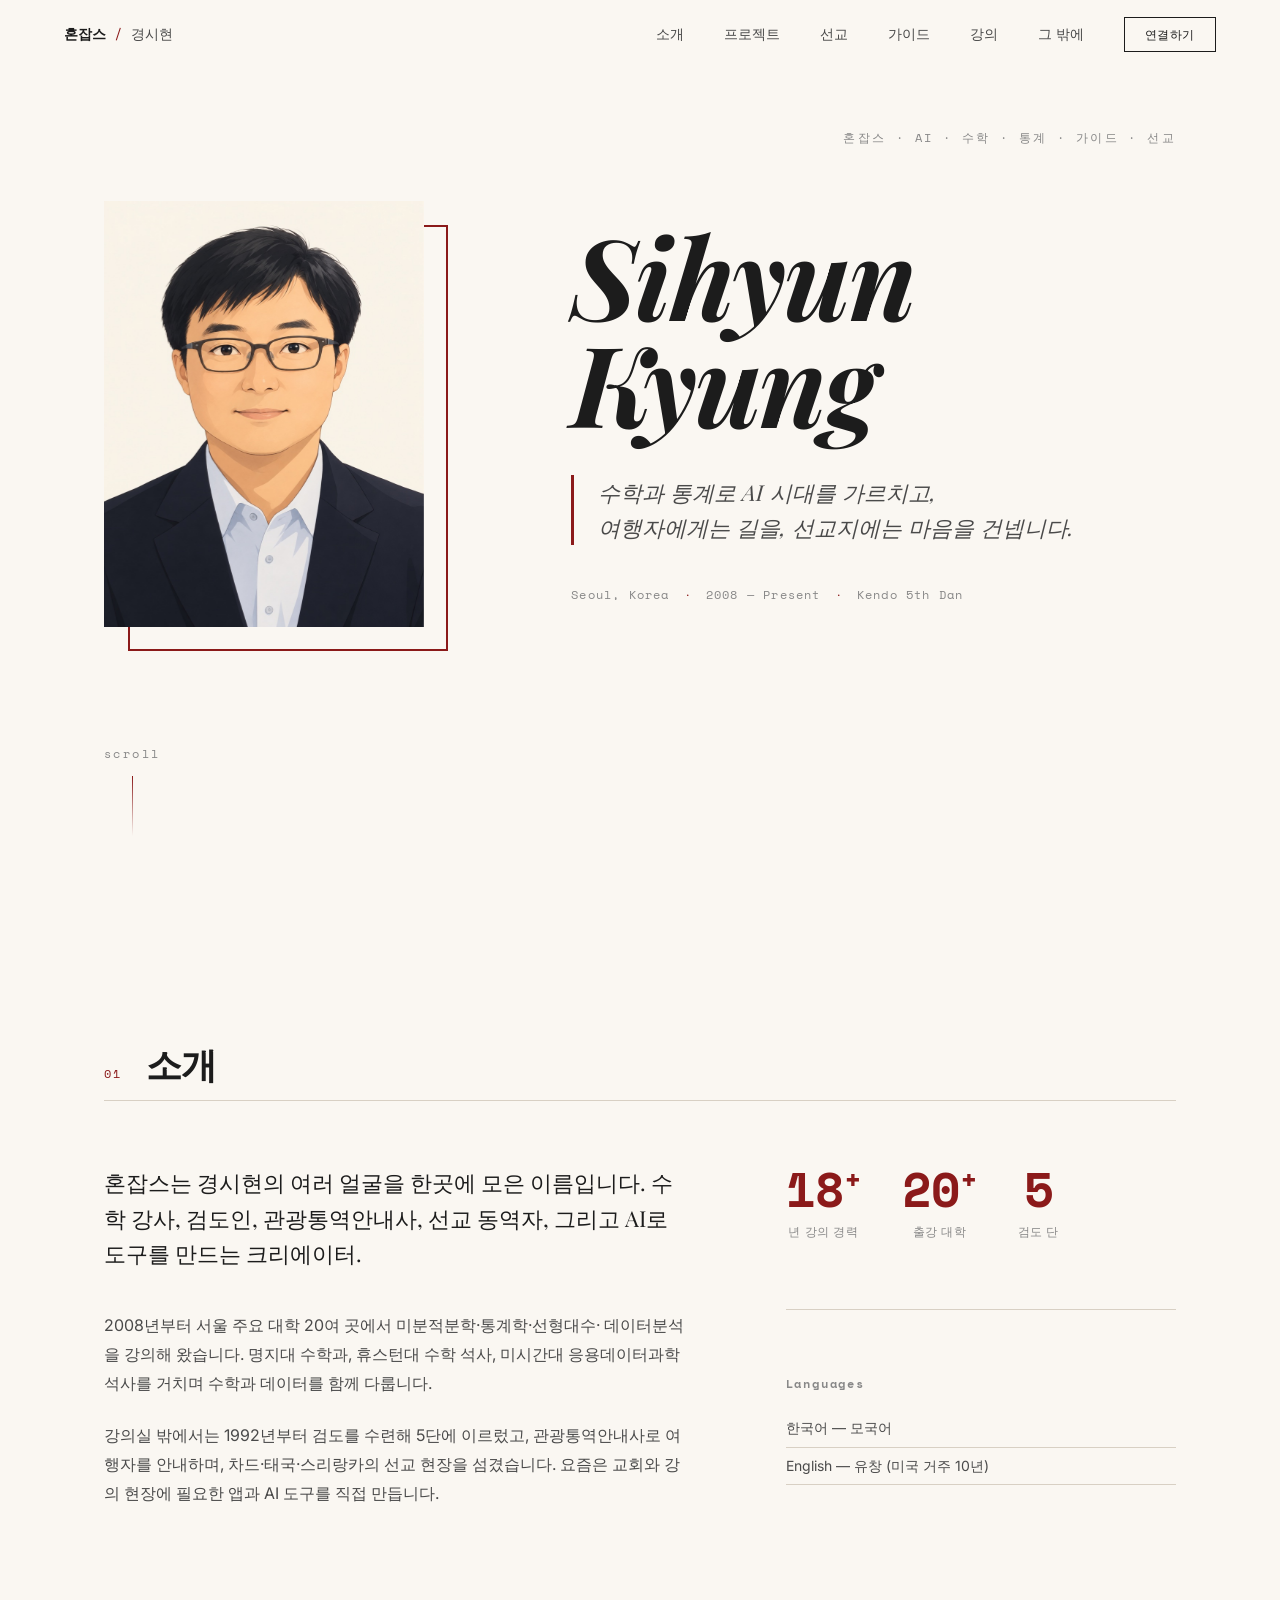
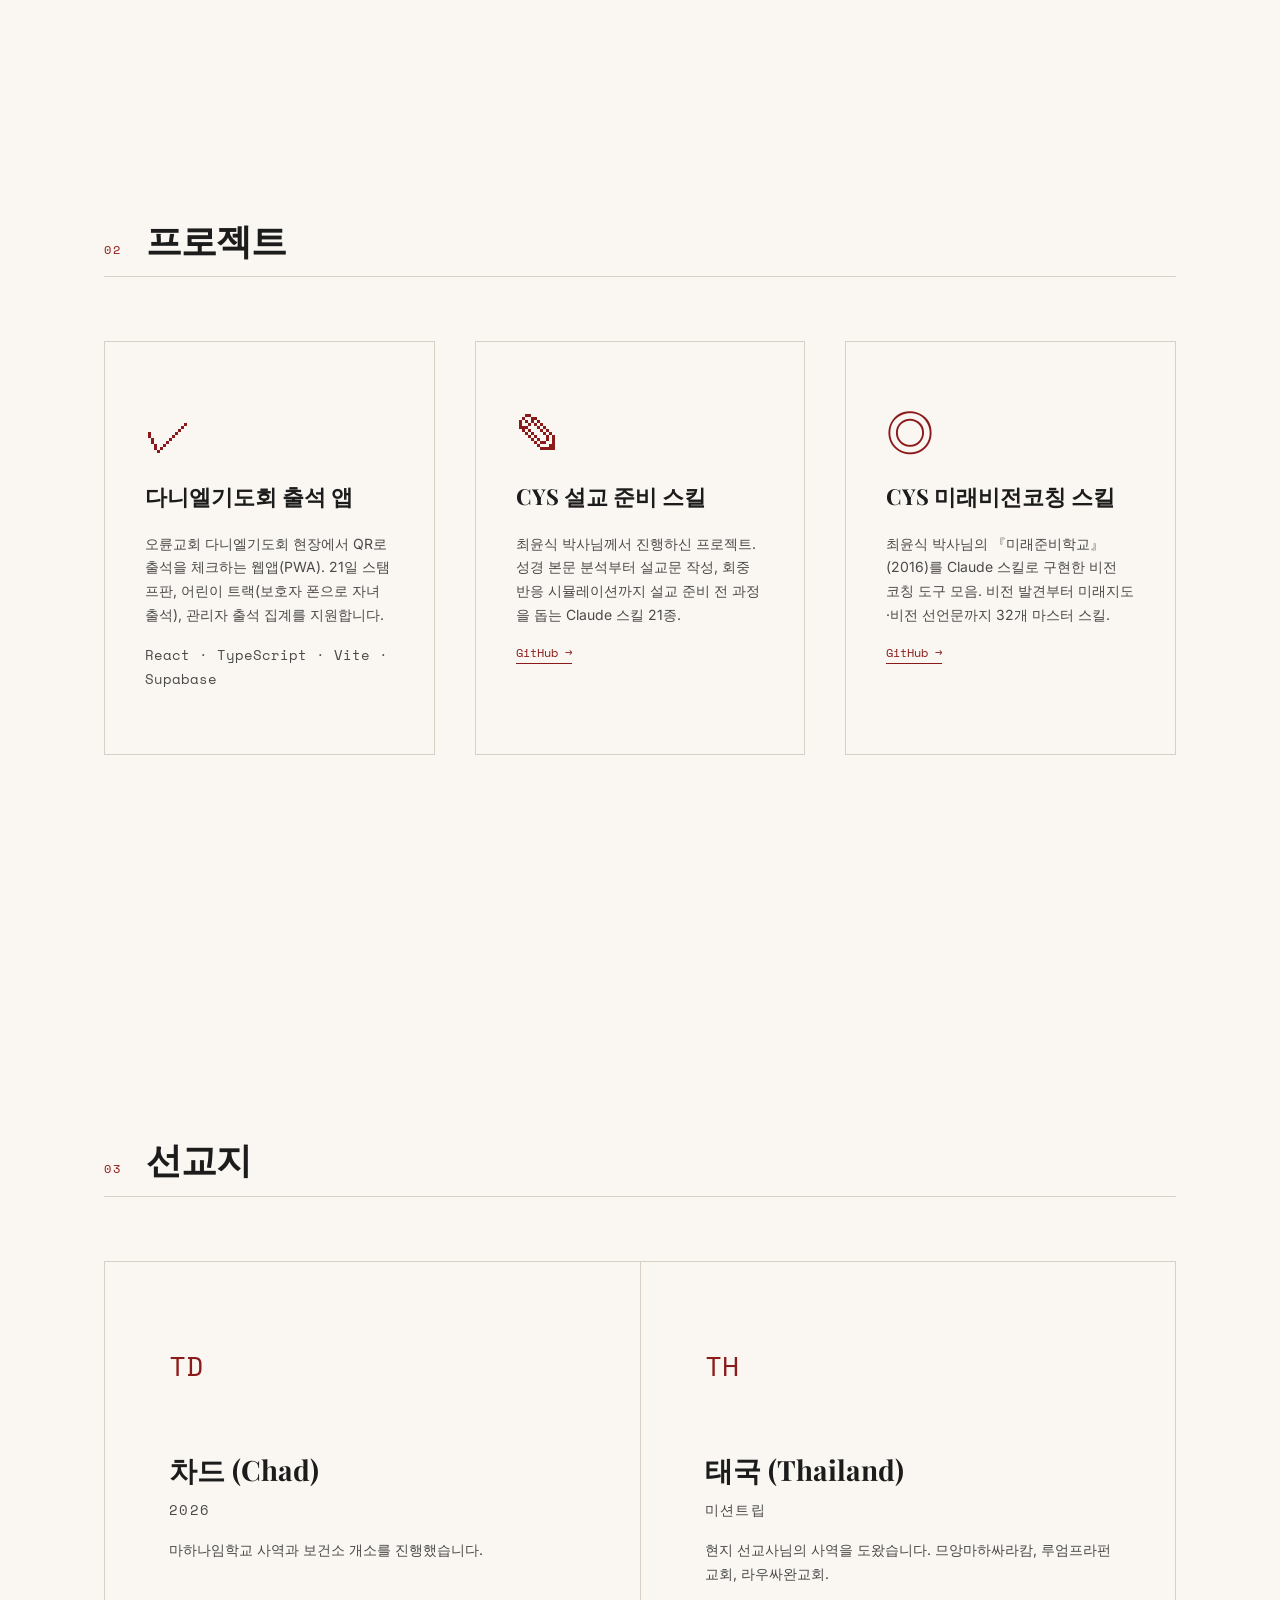
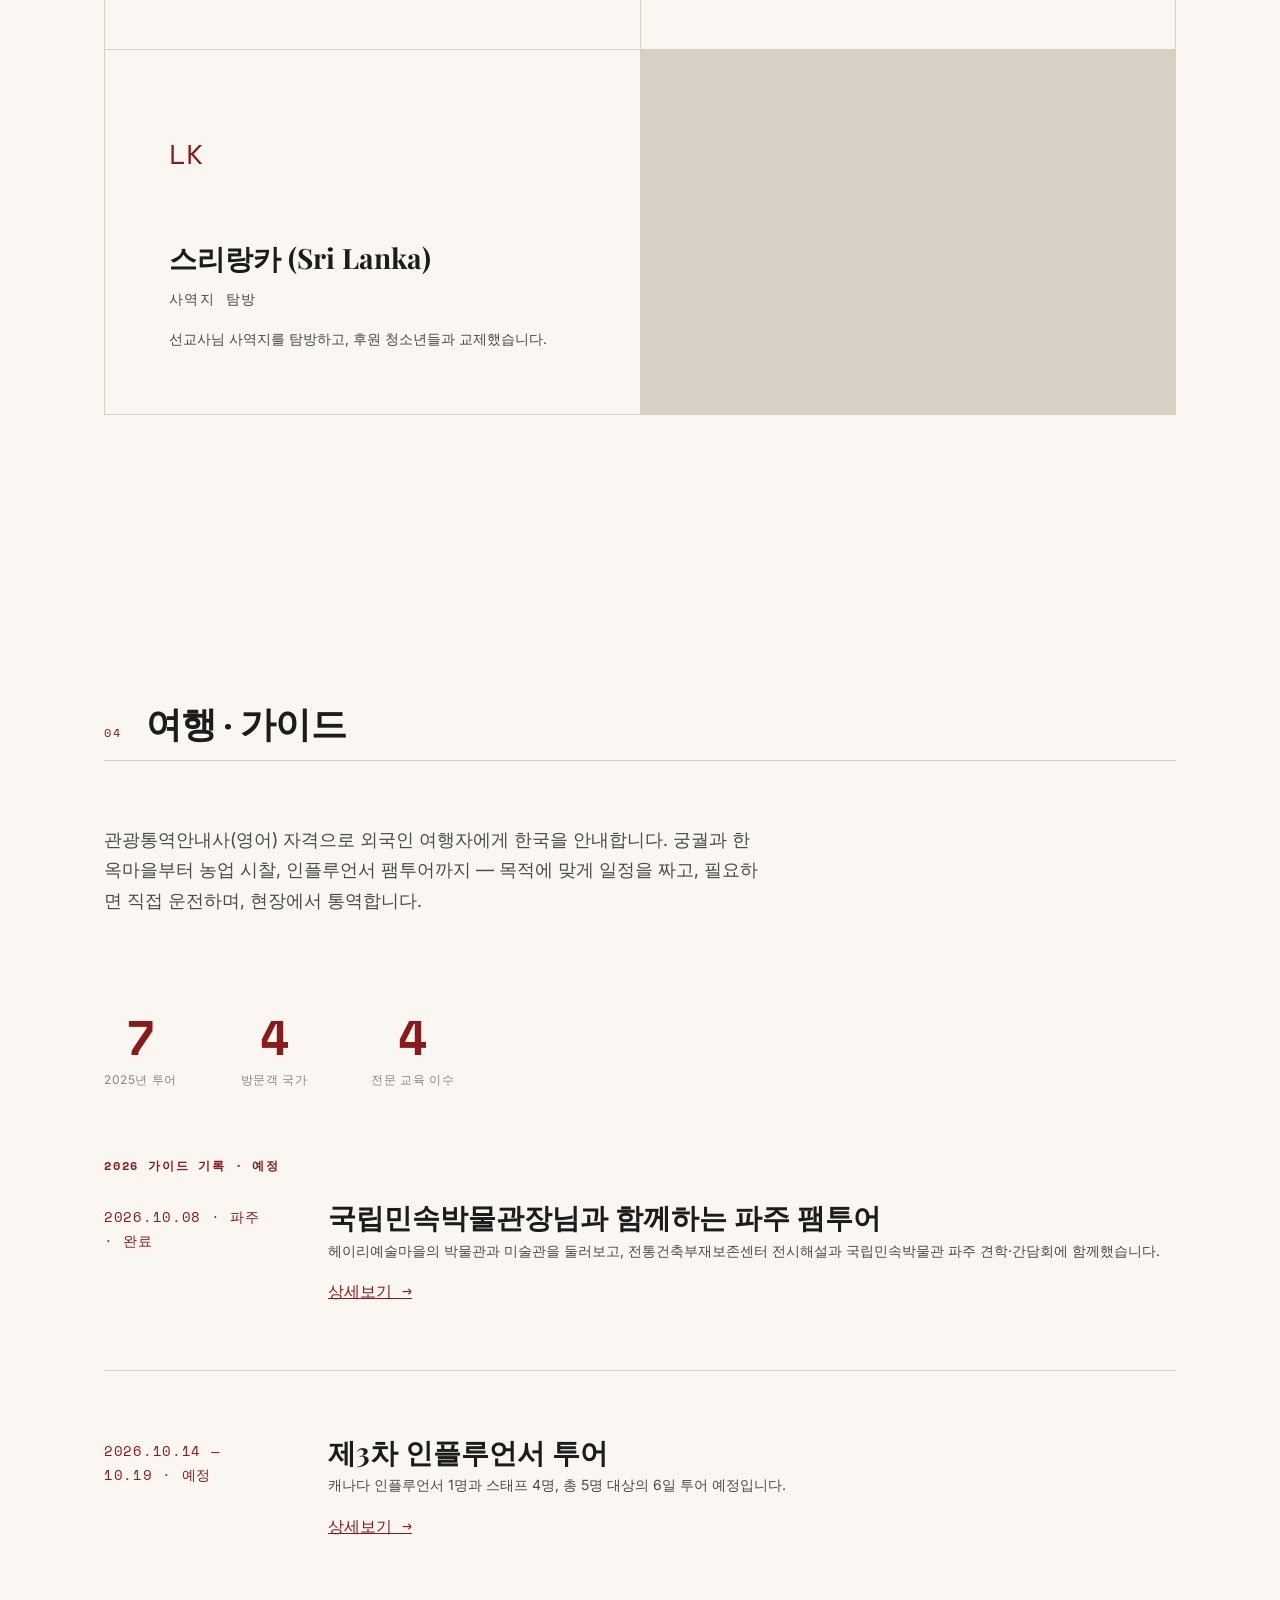
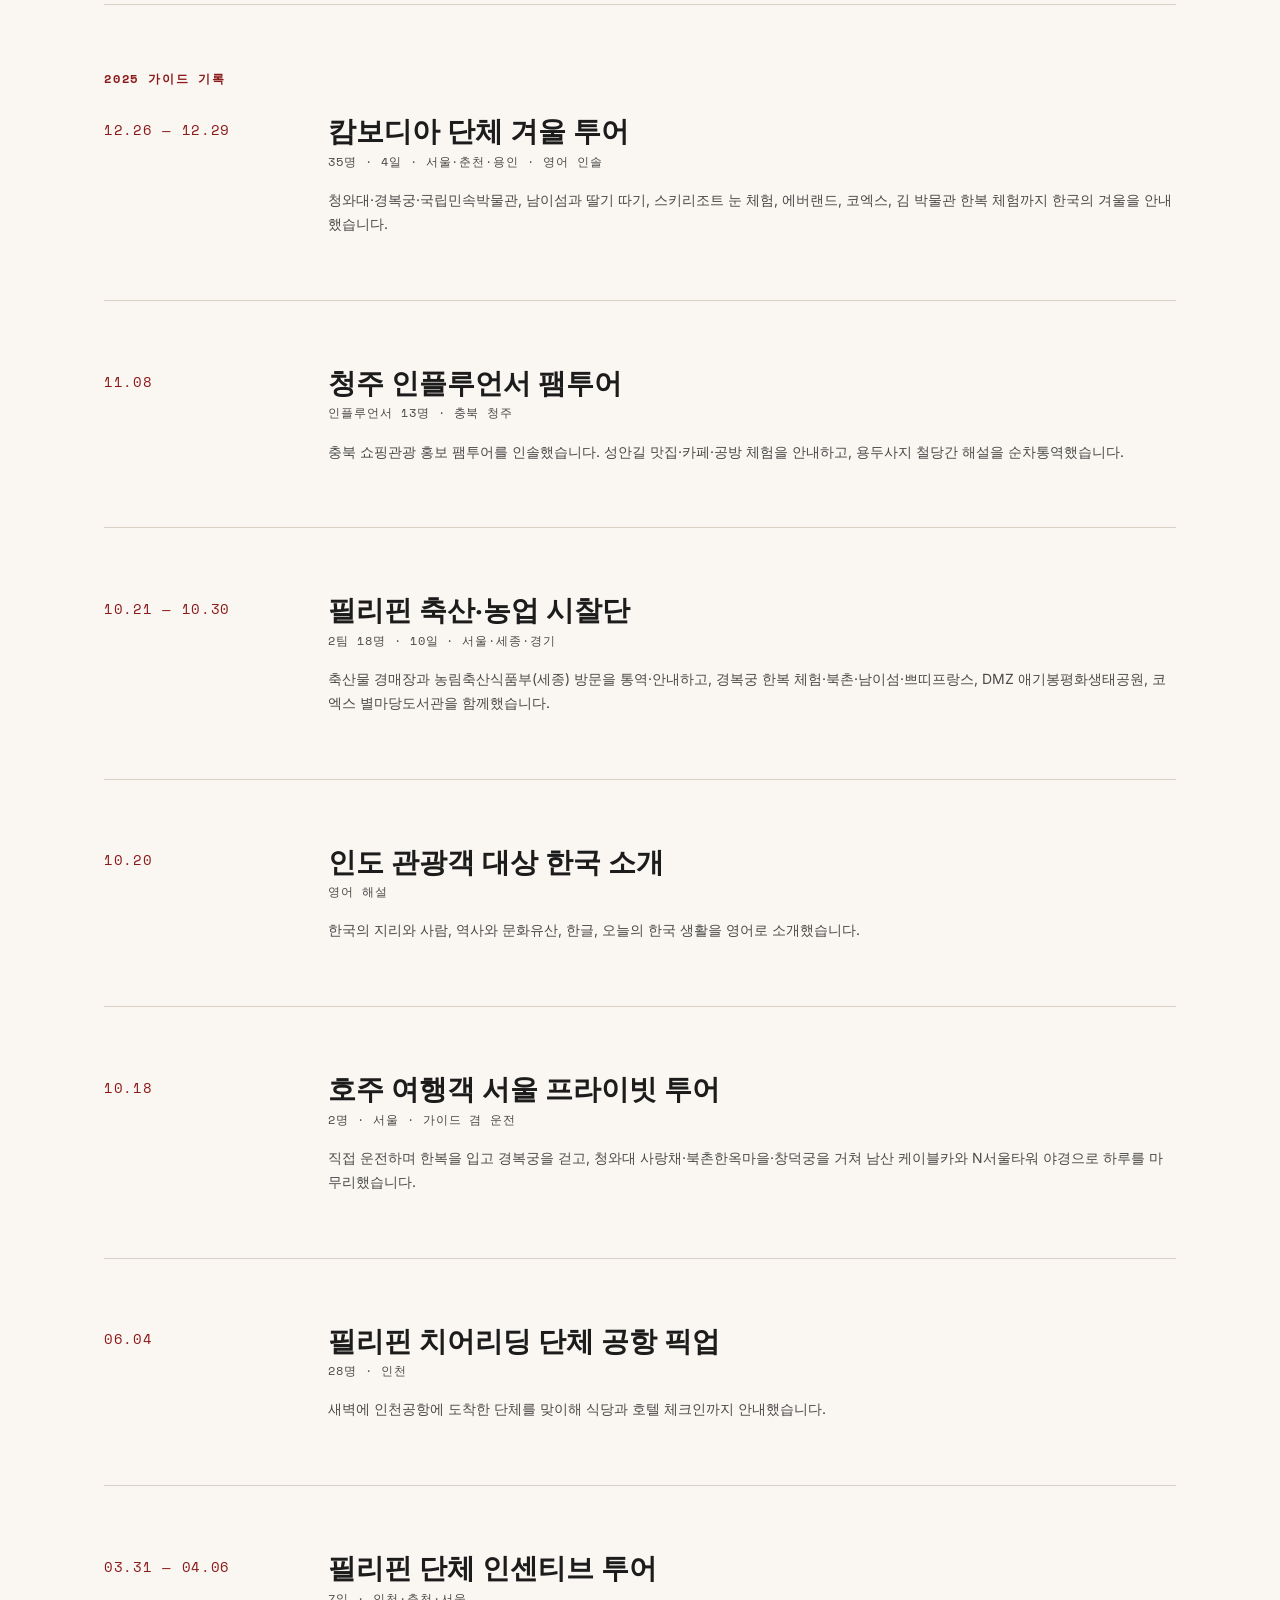
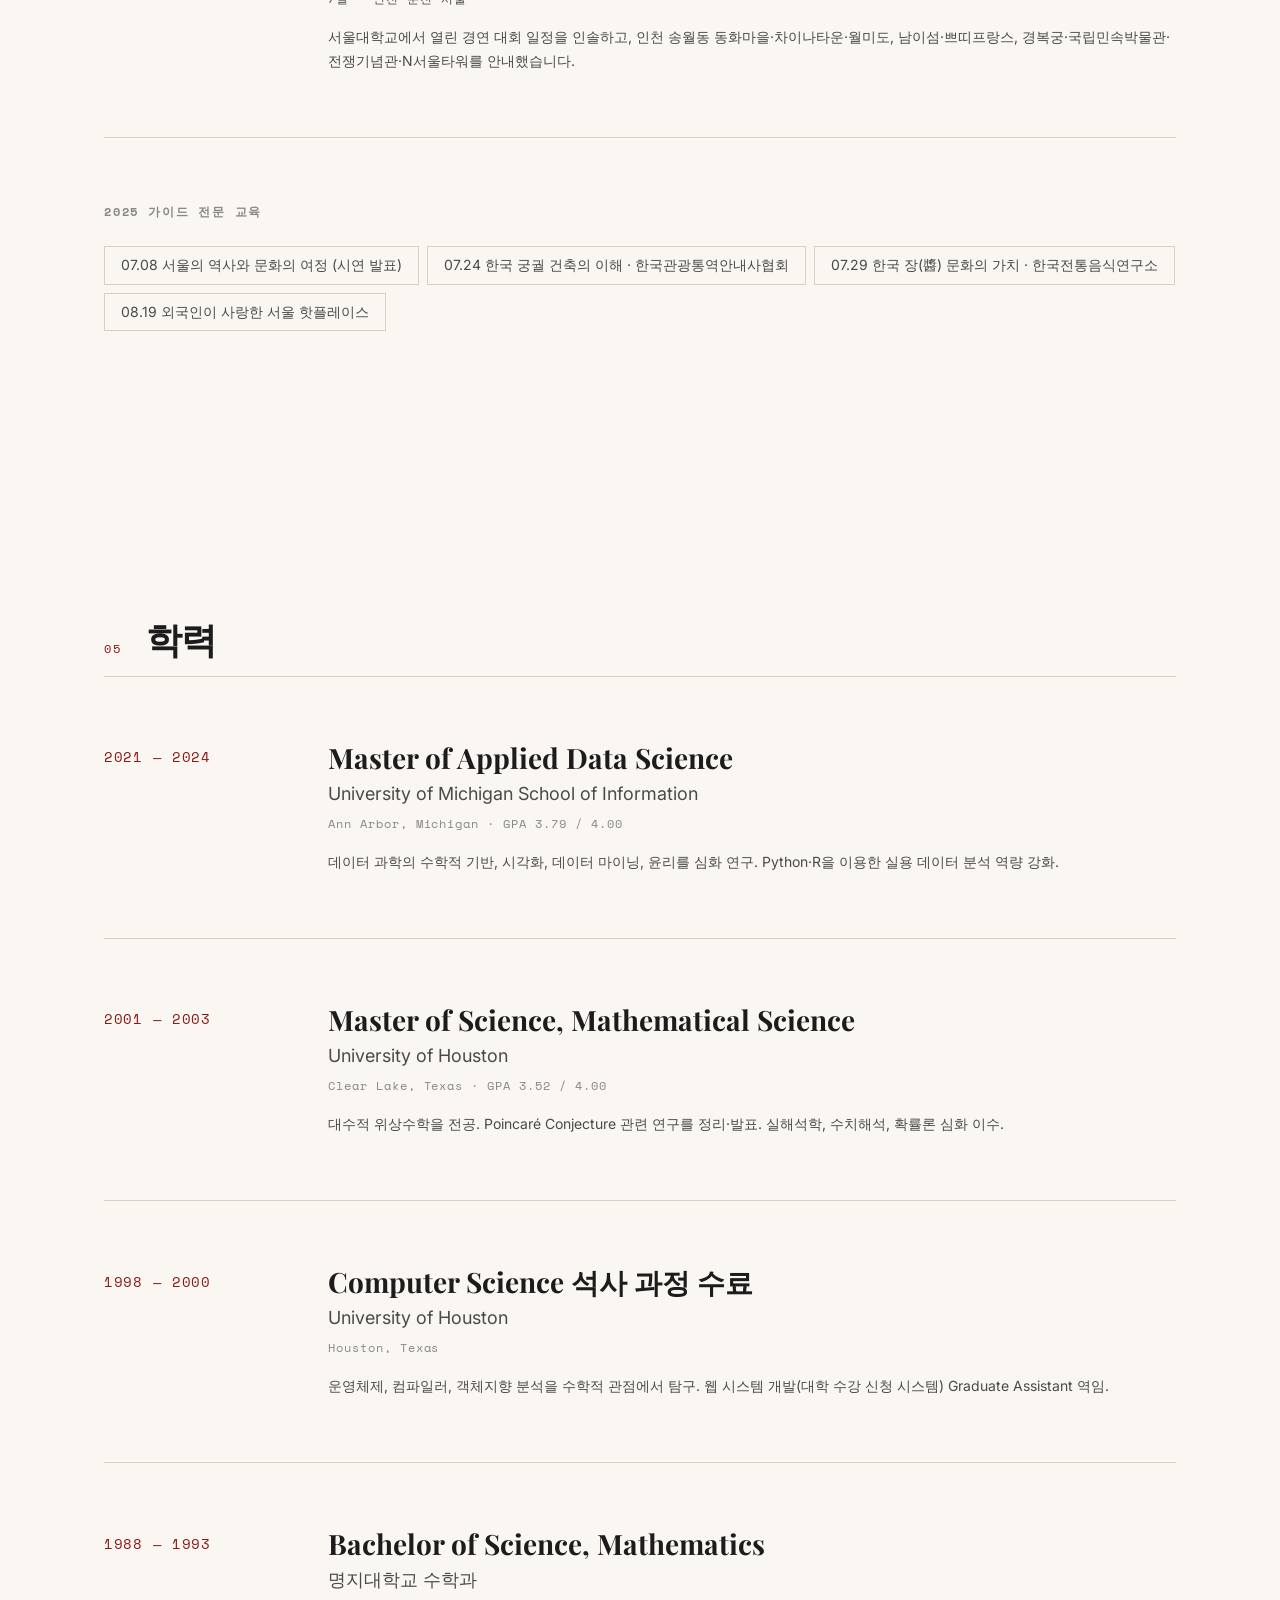
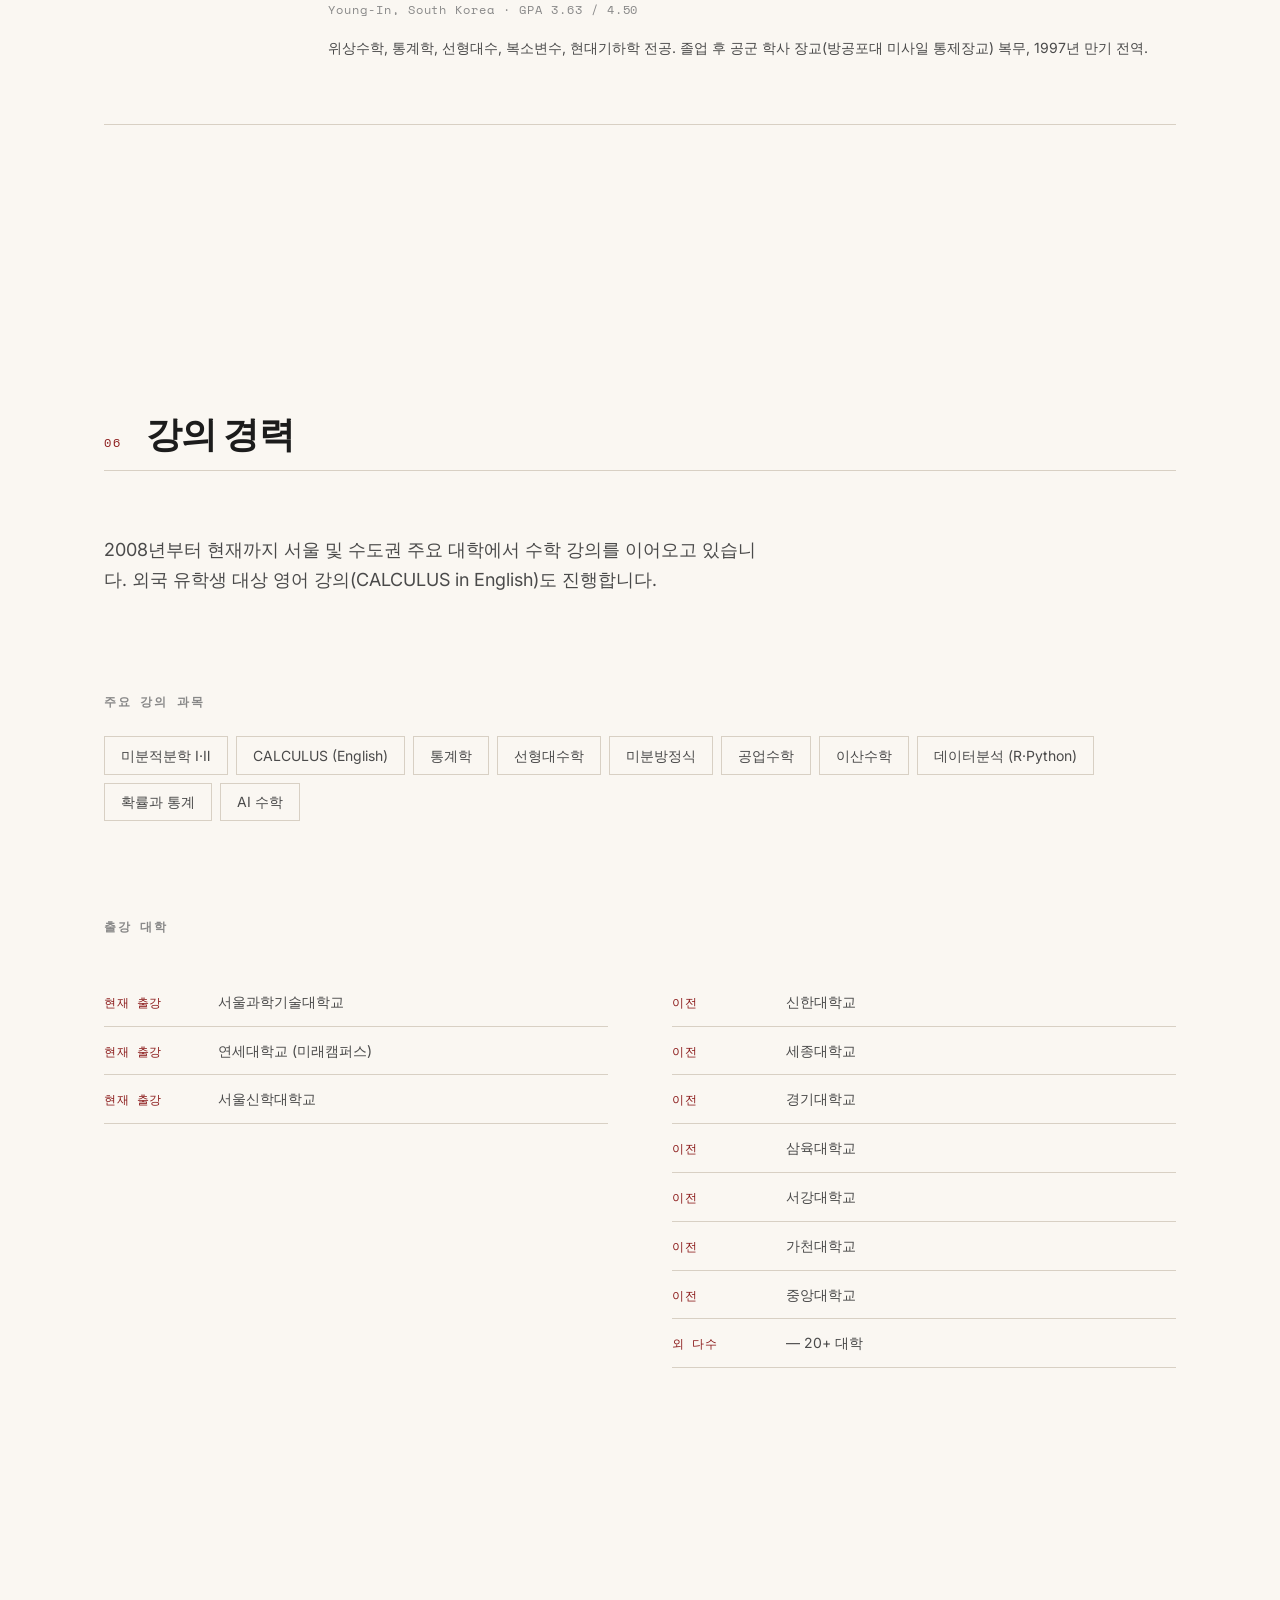
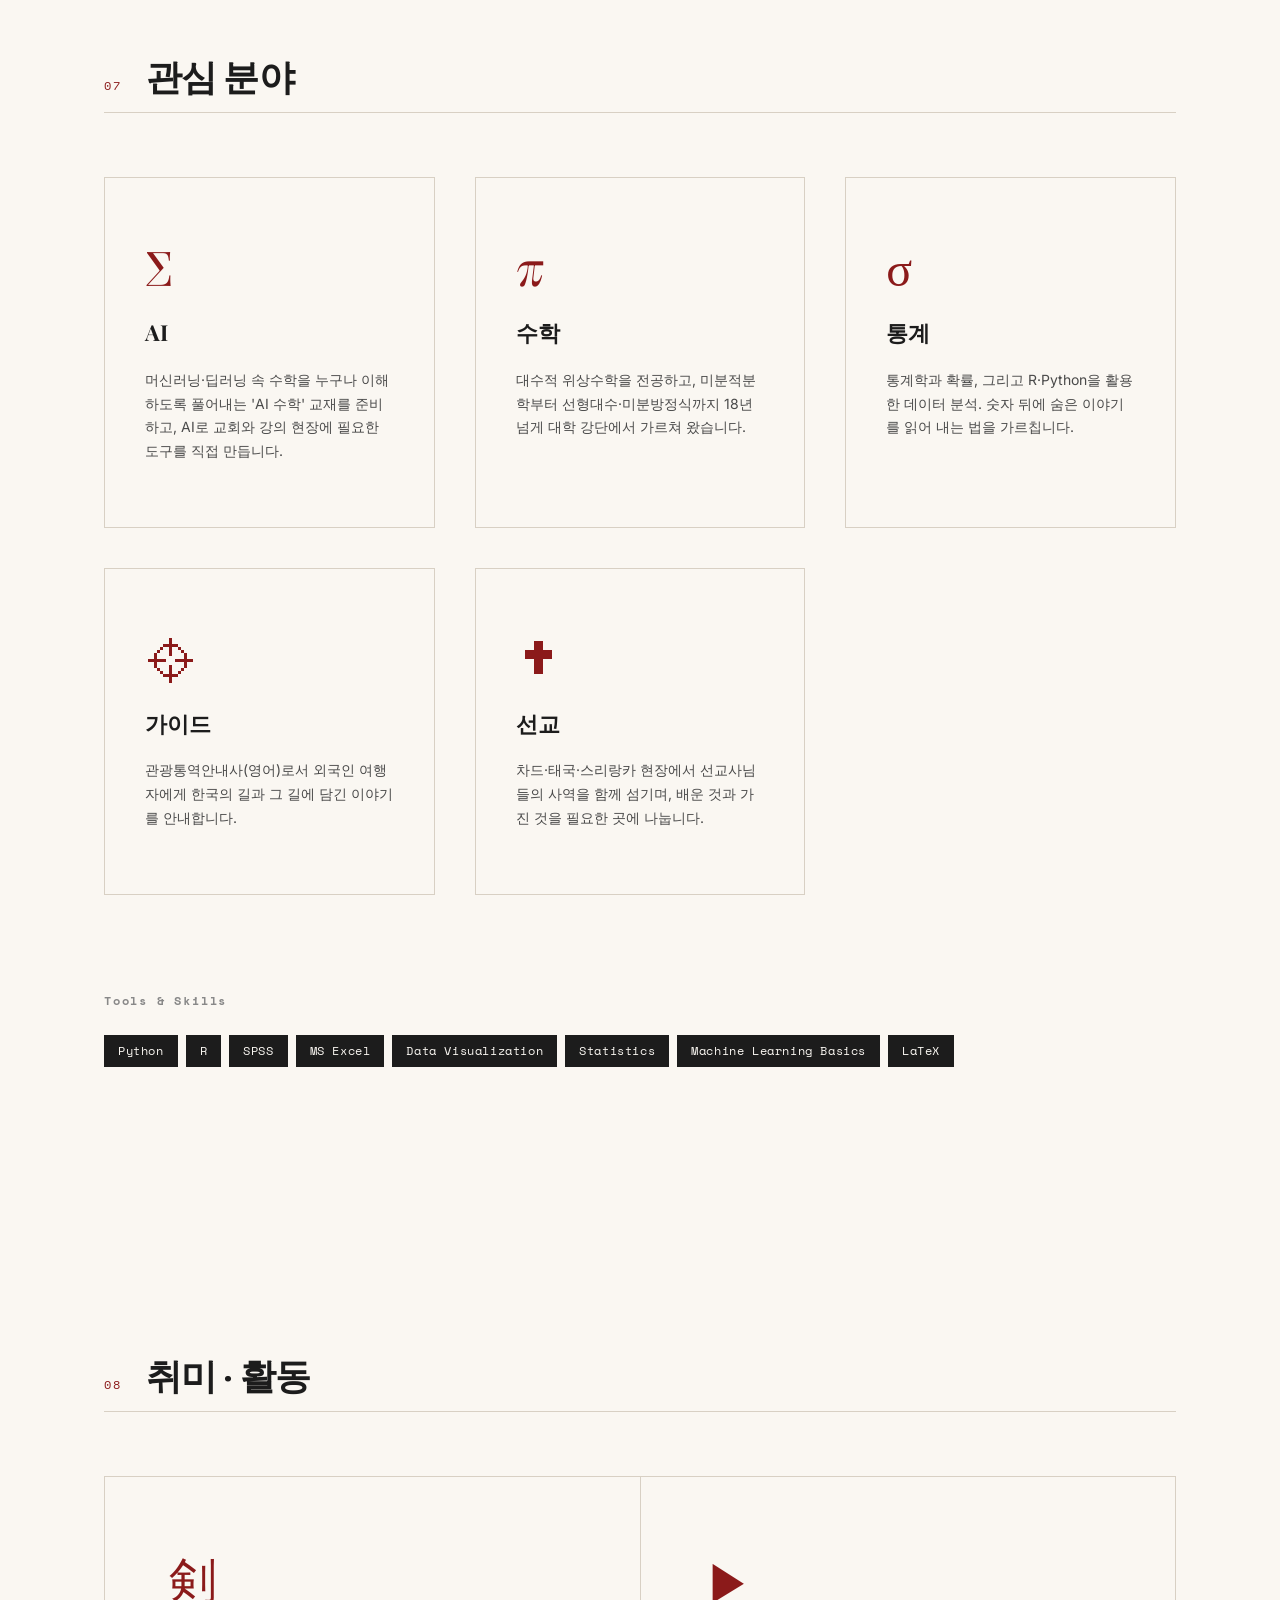
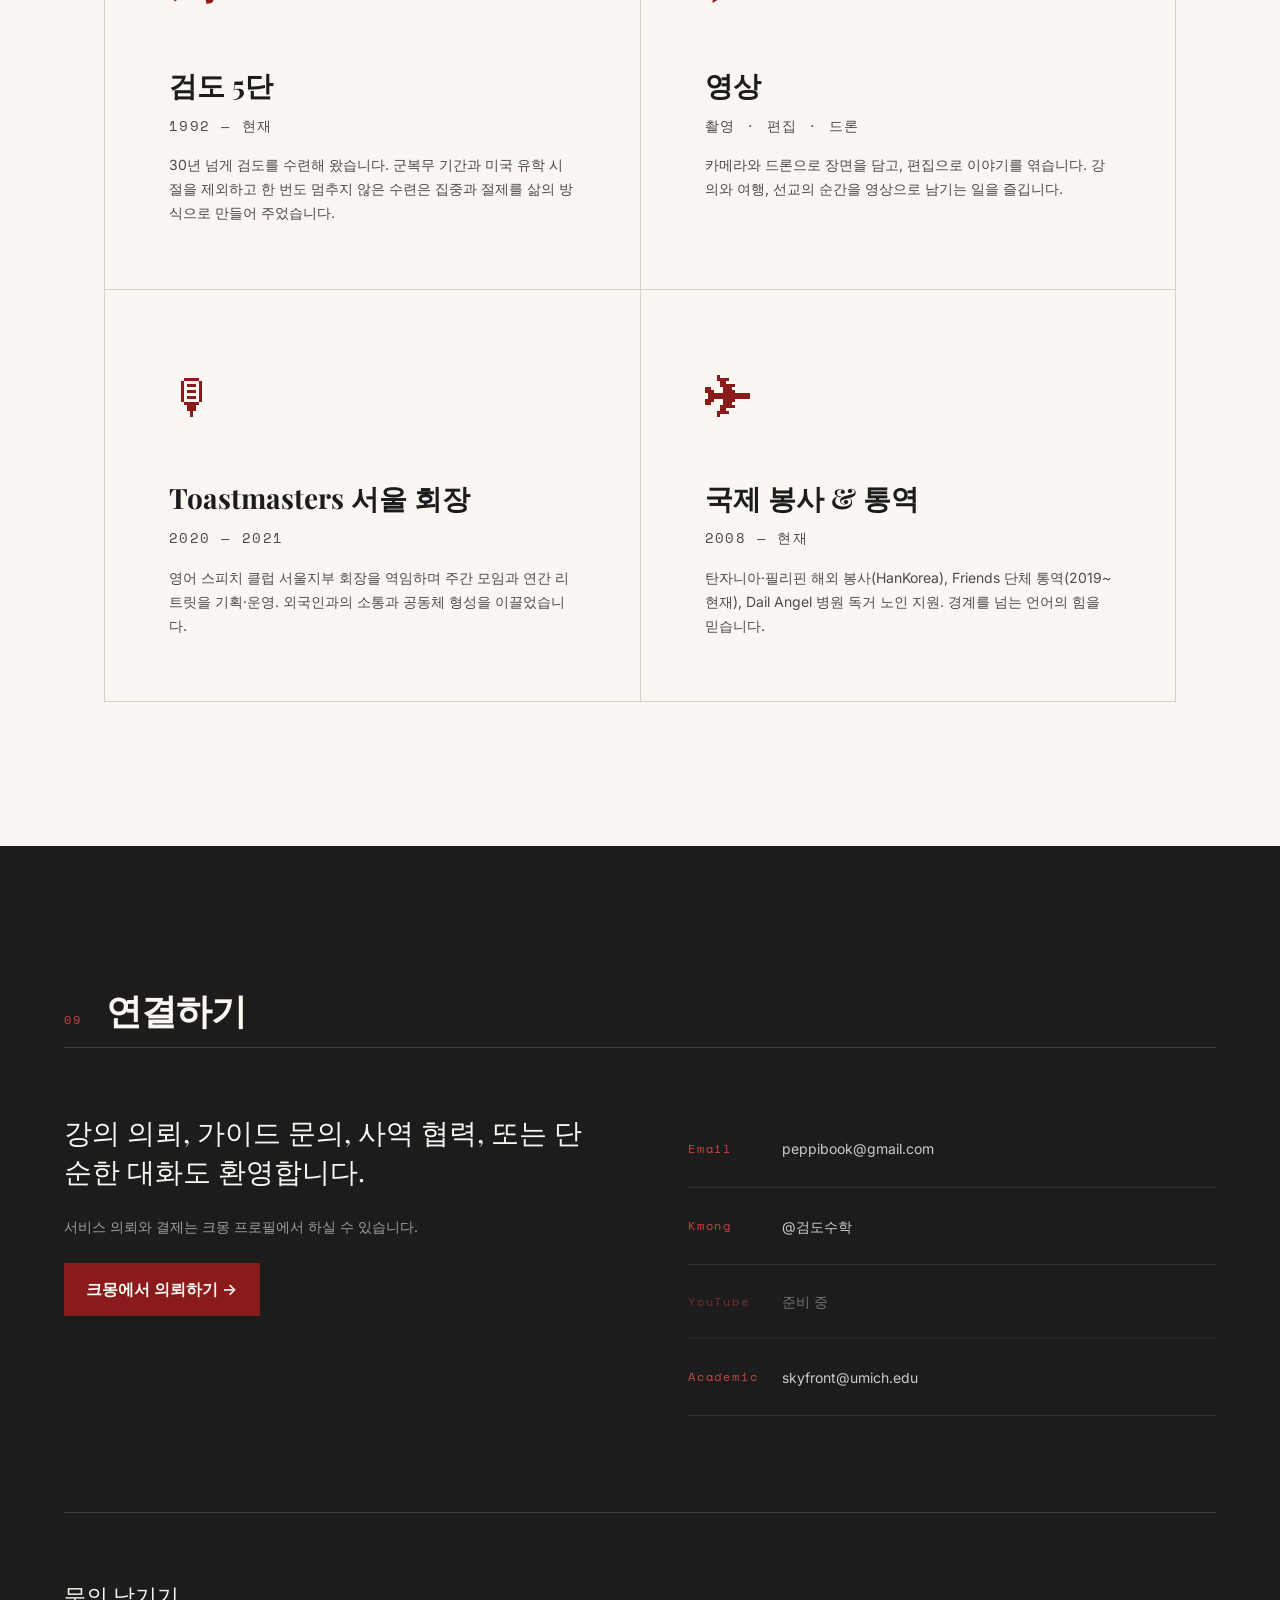
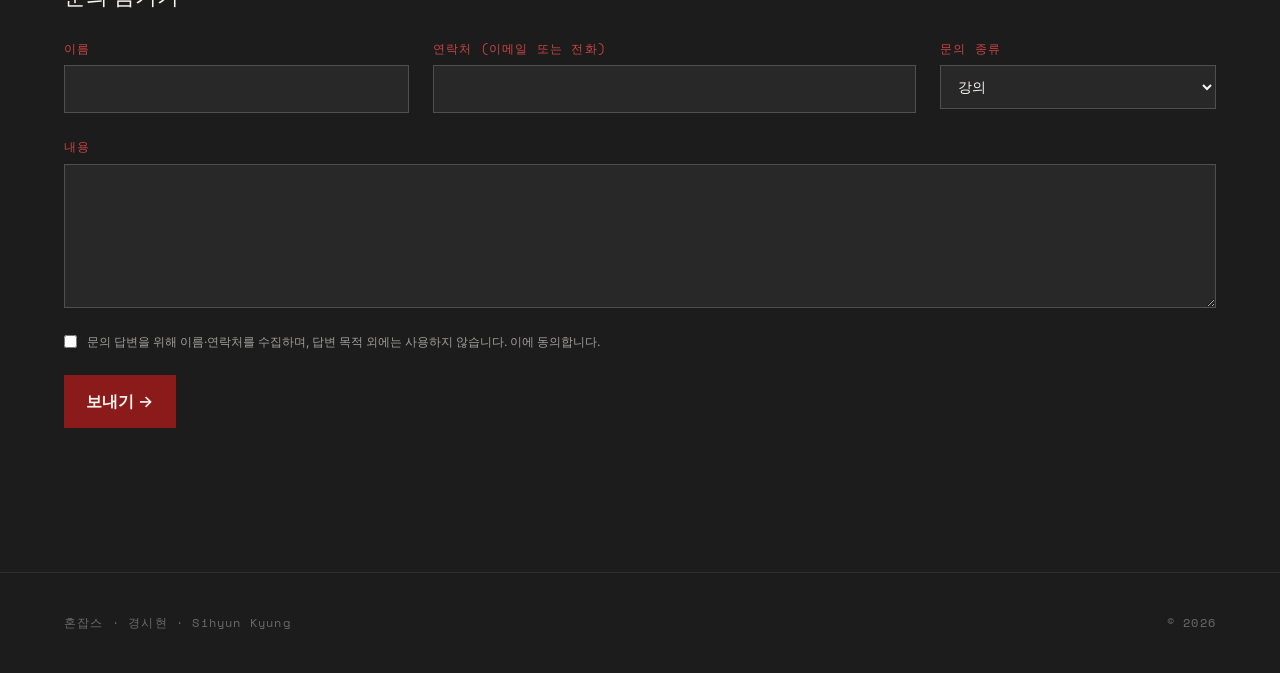
==== commit 5e8b5a09: "Restore homepage and split compact tour entries into detail pages" ====
--- a/index.html
+++ b/index.html
@@ -3,16 +3,675 @@
 <head>
   <meta charset="UTF-8" />
   <meta name="viewport" content="width=device-width, initial-scale=1.0" />
-  <title>혼잡스</title>
+  <title>혼잡스 — 경시현</title>
   <meta name="description" content="혼잡스 — 경시현(Sihyun Kyung). 수학 강사, 검도 5단, 관광통역안내사, 선교, 앱·AI 프로젝트." />
   <link rel="preconnect" href="https://fonts.googleapis.com" />
   <link rel="preconnect" href="https://fonts.gstatic.com" crossorigin />
   <link href="https://fonts.googleapis.com/css2?family=Playfair+Display:ital,wght@0,400;0,700;0,900;1,400;1,700&family=Inter:wght@300;400;500;600&family=Space+Mono:wght@400;700&display=swap" rel="stylesheet" />
   <link rel="stylesheet" href="css/style.css" />
 </head>
-<body class="landing">
-  <main class="landing__main">
-    <h1 class="landing__title"><a class="landing__link" href="details.html" aria-label="혼잡스 — 상세 소개 보기" title="상세 소개 보기">혼잡스</a></h1>
+<body>
+
+  <!-- ═══ NAV ═══ -->
+  <nav class="nav" id="nav">
+    <a class="nav__logo" href="#home" aria-label="혼잡스 홈">
+      <span class="nav__name">혼잡스</span>
+      <span class="nav__slash">/</span>
+      <span class="nav__name-en">경시현</span>
+    </a>
+    <ul class="nav__links">
+      <li><a href="#about">소개</a></li>
+      <li><a href="#projects">프로젝트</a></li>
+      <li><a href="#mission">선교</a></li>
+      <li><a href="#guide">가이드</a></li>
+      <li><a href="#teaching">강의</a></li>
+      <li><a href="#beyond">그 밖에</a></li>
+      <li><a href="#contact" class="nav__cta">연결하기</a></li>
+    </ul>
+    <button class="nav__toggle" aria-label="메뉴 열기">
+      <span></span><span></span>
+    </button>
+  </nav>
+
+  <!-- ═══ HERO ═══ -->
+  <header class="hero" id="home">
+    <div class="hero__top">
+      <span class="hero__label mono">혼잡스 · AI · 수학 · 통계 · 가이드 · 선교</span>
+    </div>
+
+    <div class="hero__center">
+      <div class="hero__photo-wrap">
+        <div class="hero__photo-frame">
+          <img src="assets/img/profile-toon.jpg" alt="경시현 일러스트 프로필" class="hero__photo hero__photo--toon" />
+                  </div>
+        <div class="hero__photo-accent" aria-hidden="true"></div>
+      </div>
+
+      <div class="hero__text">
+        <h1 class="hero__name">
+          <span class="hero__name-en hero__name-en--solo">Sihyun<br />Kyung</span>
+        </h1>
+        <p class="hero__tagline">
+          수학과 통계로 AI 시대를 가르치고,<br />
+          여행자에게는 길을, 선교지에는 마음을 건넵니다.
+        </p>
+        <div class="hero__meta">
+          <span class="mono">Seoul, Korea</span>
+          <span class="hero__dot" aria-hidden="true">·</span>
+          <span class="mono">2008 — Present</span>
+          <span class="hero__dot" aria-hidden="true">·</span>
+          <span class="mono">Kendo 5th Dan</span>
+        </div>
+      </div>
+    </div>
+
+    <div class="hero__bottom">
+      <div class="hero__scroll-hint" aria-hidden="true">
+        <span class="mono">scroll</span>
+        <div class="hero__scroll-line"></div>
+      </div>
+    </div>
+  </header>
+
+  <main>
+
+    <!-- ═══ ABOUT ═══ -->
+    <section class="section about" id="about">
+      <div class="section__header">
+        <span class="section__num mono">01</span>
+        <h2 class="section__title">소개</h2>
+      </div>
+
+      <div class="about__grid">
+        <div class="about__primary">
+          <p class="about__lead">
+            혼잡스는 경시현의 여러 얼굴을 한곳에 모은 이름입니다.
+            수학 강사, 검도인, 관광통역안내사, 선교 동역자, 그리고 AI로 도구를 만드는 크리에이터.
+          </p>
+          <p class="about__body">
+            2008년부터 서울 주요 대학 20여 곳에서 미분적분학·통계학·선형대수·
+            데이터분석을 강의해 왔습니다. 명지대 수학과, 휴스턴대 수학 석사,
+            미시간대 응용데이터과학 석사를 거치며 수학과 데이터를 함께 다룹니다.
+          </p>
+          <p class="about__body">
+            강의실 밖에서는 1992년부터 검도를 수련해 5단에 이르렀고, 관광통역안내사로
+            여행자를 안내하며, 차드·태국·스리랑카의 선교 현장을 섬겼습니다.
+            요즘은 교회와 강의 현장에 필요한 앱과 AI 도구를 직접 만듭니다.
+          </p>
+        </div>
+
+        <div class="about__sidebar">
+          <div class="about__stat-group">
+            <div class="about__stat">
+              <span class="about__stat-num mono">18<sup>+</sup></span>
+              <span class="about__stat-label">년 강의 경력</span>
+            </div>
+            <div class="about__stat">
+              <span class="about__stat-num mono">20<sup>+</sup></span>
+              <span class="about__stat-label">출강 대학</span>
+            </div>
+            <div class="about__stat">
+              <span class="about__stat-num mono">5</span>
+              <span class="about__stat-label">검도 단</span>
+            </div>
+          </div>
+
+          <div class="about__langs">
+            <h3 class="about__langs-title mono">Languages</h3>
+            <ul>
+              <li>한국어 — 모국어</li>
+              <li>English — 유창 (미국 거주 10년)</li>
+            </ul>
+          </div>
+        </div>
+      </div>
+    </section>
+
+    <!-- ═══ PROJECTS ═══ -->
+    <section class="section projects" id="projects">
+      <div class="section__header">
+        <span class="section__num mono">02</span>
+        <h2 class="section__title">프로젝트</h2>
+      </div>
+
+      <div class="research__grid">
+        <article class="research__card reveal">
+          <div class="research__icon" aria-hidden="true">✓</div>
+          <h3>다니엘기도회 출석 앱</h3>
+          <p>
+            오륜교회 다니엘기도회 현장에서 QR로 출석을 체크하는 웹앱(PWA).
+            21일 스탬프판, 어린이 트랙(보호자 폰으로 자녀 출석), 관리자 출석 집계를 지원합니다.
+          </p>
+          <p class="project__stack mono">React · TypeScript · Vite · Supabase</p>
+        </article>
+
+        <article class="research__card reveal">
+          <div class="research__icon" aria-hidden="true">✎</div>
+          <h3>CYS 설교 준비 스킬</h3>
+          <p>
+            최윤식 박사님께서 진행하신 프로젝트. 성경 본문 분석부터 설교문 작성,
+            회중 반응 시뮬레이션까지 설교 준비 전 과정을 돕는 Claude 스킬 21종.
+          </p>
+          <a class="project__link mono" href="https://github.com/idoforgod/cys-claude-sermon-skills" target="_blank" rel="noopener">GitHub →</a>
+        </article>
+
+        <article class="research__card reveal">
+          <div class="research__icon" aria-hidden="true">◎</div>
+          <h3>CYS 미래비전코칭 스킬</h3>
+          <p>
+            최윤식 박사님의 『미래준비학교』(2016)를 Claude 스킬로 구현한 비전 코칭 도구 모음.
+            비전 발견부터 미래지도·비전 선언문까지 32개 마스터 스킬.
+          </p>
+          <a class="project__link mono" href="https://github.com/idoforgod/cys-claude-vision-coaching-skills" target="_blank" rel="noopener">GitHub →</a>
+        </article>
+      </div>
+    </section>
+
+    <!-- ═══ MISSION ═══ -->
+    <section class="section mission" id="mission">
+      <div class="section__header">
+        <span class="section__num mono">03</span>
+        <h2 class="section__title">선교지</h2>
+      </div>
+
+      <div class="beyond__grid">
+        <article class="beyond__item reveal">
+          <div class="beyond__visual" aria-hidden="true">
+            <span class="beyond__glyph">TD</span>
+          </div>
+          <div class="beyond__content">
+            <h3>차드 (Chad)</h3>
+            <p class="mono beyond__period">2026</p>
+            <p>마하나임학교 사역과 보건소 개소를 진행했습니다.</p>
+          </div>
+        </article>
+
+        <article class="beyond__item reveal">
+          <div class="beyond__visual" aria-hidden="true">
+            <span class="beyond__glyph">TH</span>
+          </div>
+          <div class="beyond__content">
+            <h3>태국 (Thailand)</h3>
+            <p class="mono beyond__period">미션트립</p>
+            <p>
+              현지 선교사님의 사역을 도왔습니다.
+              므앙마하싸라캄, 루엄프라펀교회, 라우싸완교회.
+            </p>
+          </div>
+        </article>
+
+        <article class="beyond__item reveal">
+          <div class="beyond__visual" aria-hidden="true">
+            <span class="beyond__glyph">LK</span>
+          </div>
+          <div class="beyond__content">
+            <h3>스리랑카 (Sri Lanka)</h3>
+            <p class="mono beyond__period">사역지 탐방</p>
+            <p>선교사님 사역지를 탐방하고, 후원 청소년들과 교제했습니다.</p>
+          </div>
+        </article>
+      </div>
+    </section>
+
+    <!-- ═══ GUIDE ═══ -->
+    <section class="section guide" id="guide">
+      <div class="section__header">
+        <span class="section__num mono">04</span>
+        <h2 class="section__title">여행 · 가이드</h2>
+      </div>
+
+      <div class="teaching__intro reveal">
+        <p>
+          관광통역안내사(영어) 자격으로 외국인 여행자에게 한국을 안내합니다.
+          궁궐과 한옥마을부터 농업 시찰, 인플루언서 팸투어까지 — 목적에 맞게 일정을 짜고,
+          필요하면 직접 운전하며, 현장에서 통역합니다.
+        </p>
+      </div>
+      <div class="guide__stats reveal">
+        <div class="about__stat"><span class="about__stat-num mono">7</span><span class="about__stat-label">2025년 투어</span></div>
+        <div class="about__stat"><span class="about__stat-num mono">4</span><span class="about__stat-label">방문객 국가</span></div>
+        <div class="about__stat"><span class="about__stat-num mono">4</span><span class="about__stat-label">전문 교육 이수</span></div>
+      </div>
+
+      <h3 class="guide__year mono">2026 가이드 기록 · 예정</h3>
+      <div class="edu__list guide__2026">
+        <a class="edu__item guide__entry reveal" href="paju-tour.html" aria-labelledby="guide-paju-title guide-paju-more">
+          <div class="edu__year mono"><time datetime="2026-10-08">2026.10.08</time> · 파주 · 완료</div>
+          <div class="edu__body">
+            <h4 class="edu__degree" id="guide-paju-title">국립민속박물관장님과 함께하는 파주 팸투어</h4>
+            <p class="edu__desc">헤이리예술마을의 박물관과 미술관을 둘러보고, 전통건축부재보존센터 전시해설과 국립민속박물관 파주 견학·간담회에 함께했습니다.</p>
+            <span class="guide__more mono" id="guide-paju-more">상세보기 →</span>
+          </div>
+        </a>
+        <a class="edu__item guide__entry reveal" href="influencer-tour.html" aria-labelledby="guide-influencer-title guide-influencer-more">
+          <div class="edu__year mono"><time datetime="2026-10-14">2026.10.14</time> — <time datetime="2026-10-19">10.19</time> · 예정</div>
+          <div class="edu__body">
+            <h4 class="edu__degree" id="guide-influencer-title">제3차 인플루언서 투어</h4>
+            <p class="edu__desc">캐나다 인플루언서 1명과 스태프 4명, 총 5명 대상의 6일 투어 예정입니다.</p>
+            <span class="guide__more mono" id="guide-influencer-more">상세보기 →</span>
+          </div>
+        </a>
+      </div>
+
+      <h3 class="guide__year mono">2025 가이드 기록</h3>
+      <div class="edu__list guide__list">
+        <article class="edu__item reveal">
+          <div class="edu__year mono">12.26 — 12.29</div>
+          <div class="edu__body">
+            <h3 class="edu__degree">캄보디아 단체 겨울 투어</h3>
+            <p class="edu__location mono">35명 · 4일 · 서울·춘천·용인 · 영어 인솔</p>
+            <p class="edu__desc">청와대·경복궁·국립민속박물관, 남이섬과 딸기 따기, 스키리조트 눈 체험, 에버랜드, 코엑스, 김 박물관 한복 체험까지 한국의 겨울을 안내했습니다.</p>
+          </div>
+        </article>
+        <article class="edu__item reveal">
+          <div class="edu__year mono">11.08</div>
+          <div class="edu__body">
+            <h3 class="edu__degree">청주 인플루언서 팸투어</h3>
+            <p class="edu__location mono">인플루언서 13명 · 충북 청주</p>
+            <p class="edu__desc">충북 쇼핑관광 홍보 팸투어를 인솔했습니다. 성안길 맛집·카페·공방 체험을 안내하고, 용두사지 철당간 해설을 순차통역했습니다.</p>
+          </div>
+        </article>
+        <article class="edu__item reveal">
+          <div class="edu__year mono">10.21 — 10.30</div>
+          <div class="edu__body">
+            <h3 class="edu__degree">필리핀 축산·농업 시찰단</h3>
+            <p class="edu__location mono">2팀 18명 · 10일 · 서울·세종·경기</p>
+            <p class="edu__desc">축산물 경매장과 농림축산식품부(세종) 방문을 통역·안내하고, 경복궁 한복 체험·북촌·남이섬·쁘띠프랑스, DMZ 애기봉평화생태공원, 코엑스 별마당도서관을 함께했습니다.</p>
+          </div>
+        </article>
+        <article class="edu__item reveal">
+          <div class="edu__year mono">10.20</div>
+          <div class="edu__body">
+            <h3 class="edu__degree">인도 관광객 대상 한국 소개</h3>
+            <p class="edu__location mono">영어 해설</p>
+            <p class="edu__desc">한국의 지리와 사람, 역사와 문화유산, 한글, 오늘의 한국 생활을 영어로 소개했습니다.</p>
+          </div>
+        </article>
+        <article class="edu__item reveal">
+          <div class="edu__year mono">10.18</div>
+          <div class="edu__body">
+            <h3 class="edu__degree">호주 여행객 서울 프라이빗 투어</h3>
+            <p class="edu__location mono">2명 · 서울 · 가이드 겸 운전</p>
+            <p class="edu__desc">직접 운전하며 한복을 입고 경복궁을 걷고, 청와대 사랑채·북촌한옥마을·창덕궁을 거쳐 남산 케이블카와 N서울타워 야경으로 하루를 마무리했습니다.</p>
+          </div>
+        </article>
+        <article class="edu__item reveal">
+          <div class="edu__year mono">06.04</div>
+          <div class="edu__body">
+            <h3 class="edu__degree">필리핀 치어리딩 단체 공항 픽업</h3>
+            <p class="edu__location mono">28명 · 인천</p>
+            <p class="edu__desc">새벽에 인천공항에 도착한 단체를 맞이해 식당과 호텔 체크인까지 안내했습니다.</p>
+          </div>
+        </article>
+        <article class="edu__item reveal">
+          <div class="edu__year mono">03.31 — 04.06</div>
+          <div class="edu__body">
+            <h3 class="edu__degree">필리핀 단체 인센티브 투어</h3>
+            <p class="edu__location mono">7일 · 인천·춘천·서울</p>
+            <p class="edu__desc">서울대학교에서 열린 경연 대회 일정을 인솔하고, 인천 송월동 동화마을·차이나타운·월미도, 남이섬·쁘띠프랑스, 경복궁·국립민속박물관·전쟁기념관·N서울타워를 안내했습니다.</p>
+          </div>
+        </article>
+      </div>
+
+      <div class="guide__training reveal">
+        <h3 class="teaching__courses-title mono">2025 가이드 전문 교육</h3>
+        <ul class="teaching__courses-list">
+          <li><span class="tag">07.08 서울의 역사와 문화의 여정 (시연 발표)</span></li>
+          <li><span class="tag">07.24 한국 궁궐 건축의 이해 · 한국관광통역안내사협회</span></li>
+          <li><span class="tag">07.29 한국 장(醬) 문화의 가치 · 한국전통음식연구소</span></li>
+          <li><span class="tag">08.19 외국인이 사랑한 서울 핫플레이스</span></li>
+        </ul>
+      </div>
+    </section>
+
+    <!-- ═══ EDUCATION ═══ -->
+    <section class="section education" id="education">
+      <div class="section__header">
+        <span class="section__num mono">05</span>
+        <h2 class="section__title">학력</h2>
+      </div>
+
+      <div class="edu__list">
+
+        <article class="edu__item reveal">
+          <div class="edu__year mono">2021 — 2024</div>
+          <div class="edu__body">
+            <h3 class="edu__degree">Master of Applied Data Science</h3>
+            <p class="edu__school">University of Michigan School of Information</p>
+            <p class="edu__location mono">Ann Arbor, Michigan · GPA 3.79 / 4.00</p>
+            <p class="edu__desc">
+              데이터 과학의 수학적 기반, 시각화, 데이터 마이닝, 윤리를 심화 연구.
+              Python·R을 이용한 실용 데이터 분석 역량 강화.
+            </p>
+          </div>
+        </article>
+
+        <article class="edu__item reveal">
+          <div class="edu__year mono">2001 — 2003</div>
+          <div class="edu__body">
+            <h3 class="edu__degree">Master of Science, Mathematical Science</h3>
+            <p class="edu__school">University of Houston</p>
+            <p class="edu__location mono">Clear Lake, Texas · GPA 3.52 / 4.00</p>
+            <p class="edu__desc">
+              대수적 위상수학을 전공. Poincaré Conjecture 관련 연구를 정리·발표.
+              실해석학, 수치해석, 확률론 심화 이수.
+            </p>
+          </div>
+        </article>
+
+        <article class="edu__item reveal">
+          <div class="edu__year mono">1998 — 2000</div>
+          <div class="edu__body">
+            <h3 class="edu__degree">Computer Science 석사 과정 수료</h3>
+            <p class="edu__school">University of Houston</p>
+            <p class="edu__location mono">Houston, Texas</p>
+            <p class="edu__desc">
+              운영체제, 컴파일러, 객체지향 분석을 수학적 관점에서 탐구.
+              웹 시스템 개발(대학 수강 신청 시스템) Graduate Assistant 역임.
+            </p>
+          </div>
+        </article>
+
+        <article class="edu__item reveal">
+          <div class="edu__year mono">1988 — 1993</div>
+          <div class="edu__body">
+            <h3 class="edu__degree">Bachelor of Science, Mathematics</h3>
+            <p class="edu__school">명지대학교 수학과</p>
+            <p class="edu__location mono">Young-In, South Korea · GPA 3.63 / 4.50</p>
+            <p class="edu__desc">
+              위상수학, 통계학, 선형대수, 복소변수, 현대기하학 전공.
+              졸업 후 공군 학사 장교(방공포대 미사일 통제장교) 복무, 1997년 만기 전역.
+            </p>
+          </div>
+        </article>
+
+      </div>
+    </section>
+
+    <!-- ═══ TEACHING ═══ -->
+    <section class="section teaching" id="teaching">
+      <div class="section__header">
+        <span class="section__num mono">06</span>
+        <h2 class="section__title">강의 경력</h2>
+      </div>
+
+      <div class="teaching__intro reveal">
+        <p>
+          2008년부터 현재까지 서울 및 수도권 주요 대학에서 수학 강의를 이어오고 있습니다.
+          외국 유학생 대상 영어 강의(CALCULUS in English)도 진행합니다.
+        </p>
+      </div>
+
+      <div class="teaching__courses reveal">
+        <h3 class="teaching__courses-title mono">주요 강의 과목</h3>
+        <ul class="teaching__courses-list">
+          <li><span class="tag">미분적분학 Ⅰ·Ⅱ</span></li>
+          <li><span class="tag">CALCULUS (English)</span></li>
+          <li><span class="tag">통계학</span></li>
+          <li><span class="tag">선형대수학</span></li>
+          <li><span class="tag">미분방정식</span></li>
+          <li><span class="tag">공업수학</span></li>
+          <li><span class="tag">이산수학</span></li>
+          <li><span class="tag">데이터분석 (R·Python)</span></li>
+          <li><span class="tag">확률과 통계</span></li>
+          <li><span class="tag">AI 수학</span></li>
+        </ul>
+      </div>
+
+      <div class="teaching__unis">
+        <h3 class="teaching__unis-title mono">출강 대학</h3>
+        <div class="teaching__unis-grid">
+          <div class="uni__col">
+            <div class="uni__item reveal"><span class="mono">현재 출강</span><span>서울과학기술대학교</span></div>
+            <div class="uni__item reveal"><span class="mono">현재 출강</span><span>연세대학교 (미래캠퍼스)</span></div>
+            <div class="uni__item reveal"><span class="mono">현재 출강</span><span>서울신학대학교</span></div>
+          </div>
+          <div class="uni__col">
+            <div class="uni__item reveal"><span class="mono">이전</span><span>신한대학교</span></div>
+            <div class="uni__item reveal"><span class="mono">이전</span><span>세종대학교</span></div>
+            <div class="uni__item reveal"><span class="mono">이전</span><span>경기대학교</span></div>
+            <div class="uni__item reveal"><span class="mono">이전</span><span>삼육대학교</span></div>
+            <div class="uni__item reveal"><span class="mono">이전</span><span>서강대학교</span></div>
+            <div class="uni__item reveal"><span class="mono">이전</span><span>가천대학교</span></div>
+            <div class="uni__item reveal"><span class="mono">이전</span><span>중앙대학교</span></div>
+            <div class="uni__item reveal"><span class="mono">외 다수</span><span>— 20+ 대학</span></div>
+          </div>
+        </div>
+      </div>
+    </section>
+
+    <!-- ═══ INTERESTS ═══ -->
+    <section class="section research" id="research">
+      <div class="section__header">
+        <span class="section__num mono">07</span>
+        <h2 class="section__title">관심 분야</h2>
+      </div>
+
+      <div class="research__grid">
+        <article class="research__card reveal">
+          <div class="research__icon" aria-hidden="true">∑</div>
+          <h3>AI</h3>
+          <p>
+            머신러닝·딥러닝 속 수학을 누구나 이해하도록 풀어내는 'AI 수학' 교재를 준비하고,
+            AI로 교회와 강의 현장에 필요한 도구를 직접 만듭니다.
+          </p>
+        </article>
+
+        <article class="research__card reveal">
+          <div class="research__icon" aria-hidden="true">π</div>
+          <h3>수학</h3>
+          <p>
+            대수적 위상수학을 전공하고, 미분적분학부터 선형대수·미분방정식까지
+            18년 넘게 대학 강단에서 가르쳐 왔습니다.
+          </p>
+        </article>
+
+        <article class="research__card reveal">
+          <div class="research__icon" aria-hidden="true">σ</div>
+          <h3>통계</h3>
+          <p>
+            통계학과 확률, 그리고 R·Python을 활용한 데이터 분석.
+            숫자 뒤에 숨은 이야기를 읽어 내는 법을 가르칩니다.
+          </p>
+        </article>
+
+        <article class="research__card reveal">
+          <div class="research__icon" aria-hidden="true">⌖</div>
+          <h3>가이드</h3>
+          <p>
+            관광통역안내사(영어)로서 외국인 여행자에게
+            한국의 길과 그 길에 담긴 이야기를 안내합니다.
+          </p>
+        </article>
+
+        <article class="research__card reveal">
+          <div class="research__icon" aria-hidden="true">✝</div>
+          <h3>선교</h3>
+          <p>
+            차드·태국·스리랑카 현장에서 선교사님들의 사역을 함께 섬기며,
+            배운 것과 가진 것을 필요한 곳에 나눕니다.
+          </p>
+        </article>
+      </div>
+
+      <div class="research__tools reveal">
+        <h3 class="mono">Tools &amp; Skills</h3>
+        <div class="research__tools-list">
+          <span class="tool-chip">Python</span>
+          <span class="tool-chip">R</span>
+          <span class="tool-chip">SPSS</span>
+          <span class="tool-chip">MS Excel</span>
+          <span class="tool-chip">Data Visualization</span>
+          <span class="tool-chip">Statistics</span>
+          <span class="tool-chip">Machine Learning Basics</span>
+          <span class="tool-chip">LaTeX</span>
+        </div>
+      </div>
+    </section>
+
+    <!-- ═══ BEYOND ═══ -->
+    <section class="section beyond" id="beyond">
+      <div class="section__header">
+        <span class="section__num mono">08</span>
+        <h2 class="section__title">취미 · 활동</h2>
+      </div>
+
+      <div class="beyond__grid">
+
+        <article class="beyond__item reveal">
+          <div class="beyond__visual beyond__visual--kendo" aria-hidden="true">
+            <span class="beyond__glyph">剣</span>
+          </div>
+          <div class="beyond__content">
+            <h3>검도 5단</h3>
+            <p class="mono beyond__period">1992 — 현재</p>
+            <p>
+              30년 넘게 검도를 수련해 왔습니다. 군복무 기간과 미국 유학 시절을 제외하고
+              한 번도 멈추지 않은 수련은 집중과 절제를 삶의 방식으로 만들어 주었습니다.
+            </p>
+          </div>
+        </article>
+
+        <article class="beyond__item reveal">
+          <div class="beyond__visual beyond__visual--drone" aria-hidden="true">
+            <span class="beyond__glyph">▶</span>
+          </div>
+          <div class="beyond__content">
+            <h3>영상</h3>
+            <p class="mono beyond__period">촬영 · 편집 · 드론</p>
+            <p>
+              카메라와 드론으로 장면을 담고, 편집으로 이야기를 엮습니다.
+              강의와 여행, 선교의 순간을 영상으로 남기는 일을 즐깁니다.
+            </p>
+          </div>
+        </article>
+
+        <article class="beyond__item reveal">
+          <div class="beyond__visual beyond__visual--toast" aria-hidden="true">
+            <span class="beyond__glyph">🎙</span>
+          </div>
+          <div class="beyond__content">
+            <h3>Toastmasters 서울 회장</h3>
+            <p class="mono beyond__period">2020 — 2021</p>
+            <p>
+              영어 스피치 클럽 서울지부 회장을 역임하며 주간 모임과 연간 리트릿을 기획·운영.
+              외국인과의 소통과 공동체 형성을 이끌었습니다.
+            </p>
+          </div>
+        </article>
+
+        <article class="beyond__item reveal">
+          <div class="beyond__visual beyond__visual--volunteer" aria-hidden="true">
+            <span class="beyond__glyph">✈</span>
+          </div>
+          <div class="beyond__content">
+            <h3>국제 봉사 &amp; 통역</h3>
+            <p class="mono beyond__period">2008 — 현재</p>
+            <p>
+              탄자니아·필리핀 해외 봉사(HanKorea), Friends 단체 통역(2019~현재),
+              Dail Angel 병원 독거 노인 지원. 경계를 넘는 언어의 힘을 믿습니다.
+            </p>
+          </div>
+        </article>
+
+
+      </div>
+    </section>
+
+    <!-- ═══ CONTACT ═══ -->
+    <section class="section contact" id="contact">
+      <div class="contact__inner">
+        <div class="section__header">
+          <span class="section__num mono">09</span>
+          <h2 class="section__title">연결하기</h2>
+        </div>
+
+        <div class="contact__grid">
+          <div class="contact__text reveal">
+            <p class="contact__lead">
+              강의 의뢰, 가이드 문의, 사역 협력, 또는 단순한 대화도 환영합니다.
+            </p>
+            <p>
+              서비스 의뢰와 결제는 크몽 프로필에서 하실 수 있습니다.
+            </p>
+            <a class="contact__cta" href="https://kmong.com/@%EA%B2%80%EB%8F%84%EC%88%98%ED%95%99" target="_blank" rel="noopener">크몽에서 의뢰하기 →</a>
+          </div>
+
+          <div class="contact__links reveal">
+            <a href="mailto:peppibook@gmail.com" class="contact__link">
+              <span class="mono contact__link-label">Email</span>
+              <span class="contact__link-value">peppibook@gmail.com</span>
+              <span class="contact__link-arrow" aria-hidden="true">→</span>
+            </a>
+            <a href="https://kmong.com/@%EA%B2%80%EB%8F%84%EC%88%98%ED%95%99" class="contact__link" target="_blank" rel="noopener">
+              <span class="mono contact__link-label">Kmong</span>
+              <span class="contact__link-value">@검도수학</span>
+              <span class="contact__link-arrow" aria-hidden="true">→</span>
+            </a>
+            <div class="contact__link contact__link--soon">
+              <span class="mono contact__link-label">YouTube</span>
+              <span class="contact__link-value">준비 중</span>
+            </div>
+            <a href="mailto:skyfront@umich.edu" class="contact__link">
+              <span class="mono contact__link-label">Academic</span>
+              <span class="contact__link-value">skyfront@umich.edu</span>
+              <span class="contact__link-arrow" aria-hidden="true">→</span>
+            </a>
+          </div>
+        </div>
+
+        <form class="inquiry reveal" id="inquiry-form">
+          <h3 class="inquiry__title">문의 남기기</h3>
+          <div class="inquiry__row">
+            <label class="inquiry__field">
+              <span class="mono">이름</span>
+              <input name="name" type="text" required maxlength="50" autocomplete="name" />
+            </label>
+            <label class="inquiry__field">
+              <span class="mono">연락처 (이메일 또는 전화)</span>
+              <input name="contact" type="text" required minlength="3" maxlength="100" autocomplete="email" />
+            </label>
+            <label class="inquiry__field">
+              <span class="mono">문의 종류</span>
+              <select name="category" required>
+                <option value="강의">강의</option>
+                <option value="가이드">가이드</option>
+                <option value="사역">사역</option>
+                <option value="기타">기타</option>
+              </select>
+            </label>
+          </div>
+          <label class="inquiry__field">
+            <span class="mono">내용</span>
+            <textarea name="message" rows="5" required minlength="5" maxlength="2000"></textarea>
+          </label>
+          <label class="inquiry__hp" aria-hidden="true">
+            website <input name="website" type="text" tabindex="-1" autocomplete="off" />
+          </label>
+          <label class="inquiry__consent">
+            <input name="consent" type="checkbox" required />
+            <span>문의 답변을 위해 이름·연락처를 수집하며, 답변 목적 외에는 사용하지 않습니다. 이에 동의합니다.</span>
+          </label>
+          <div class="inquiry__actions">
+            <button type="submit" class="contact__cta">보내기 →</button>
+            <p class="inquiry__status" id="inquiry-status" role="status" aria-live="polite"></p>
+          </div>
+        </form>
+      </div>
+    </section>
+
   </main>
+
+  <!-- ═══ FOOTER ═══ -->
+  <footer class="footer">
+    <div class="footer__inner">
+      <span class="mono footer__name">혼잡스 · 경시현 · Sihyun Kyung</span>
+      <span class="footer__copy mono">© 2026</span>
+    </div>
+  </footer>
+
+  <script src="js/main.js"></script>
+  <script src="js/config.js"></script>
+  <script src="js/inquiry.js"></script>
 </body>
 </html>
--- a/css/style.css
+++ b/css/style.css
@@ -1069,3 +1069,12 @@
 @media (max-width: 768px) {
   .guide__gallery { grid-template-columns: 1fr; }
 }
+
+/* ─── 가이드 기록 링크 · 상세 페이지 ─── */
+.guide__entry:hover .edu__degree { color: var(--crimson); }
+.guide__entry:focus-visible { outline: 2px solid var(--crimson); outline-offset: 4px; }
+.guide__more { display: inline-block; margin-top: var(--space-sm); color: var(--crimson); text-decoration: underline; }
+.tour__header { padding: var(--space-lg) var(--space-xl); border-bottom: 1px solid var(--line); }
+.tour__header a:focus-visible { outline: 2px solid var(--crimson); outline-offset: 4px; }
+.tour__main .guide__feature { border-bottom: 0; }
+.tour__main .edu__location { color: var(--ink-light); }
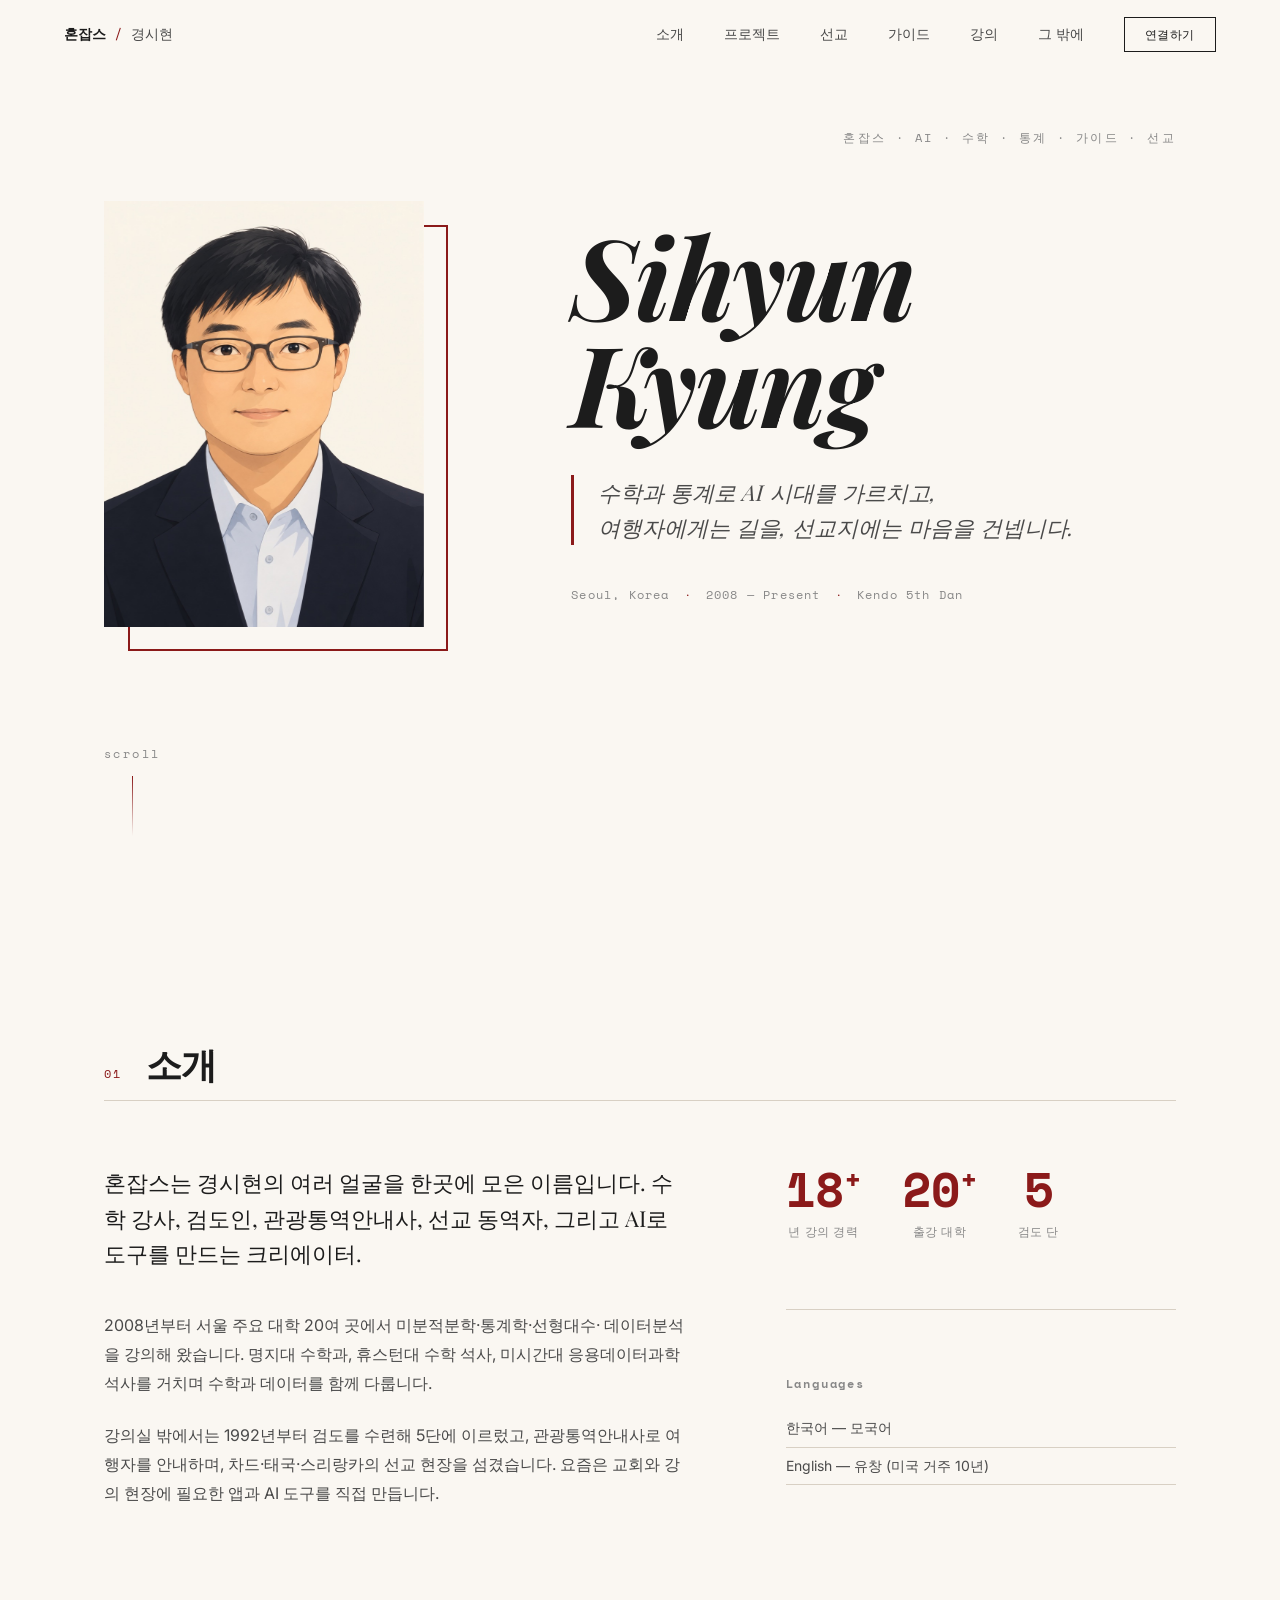
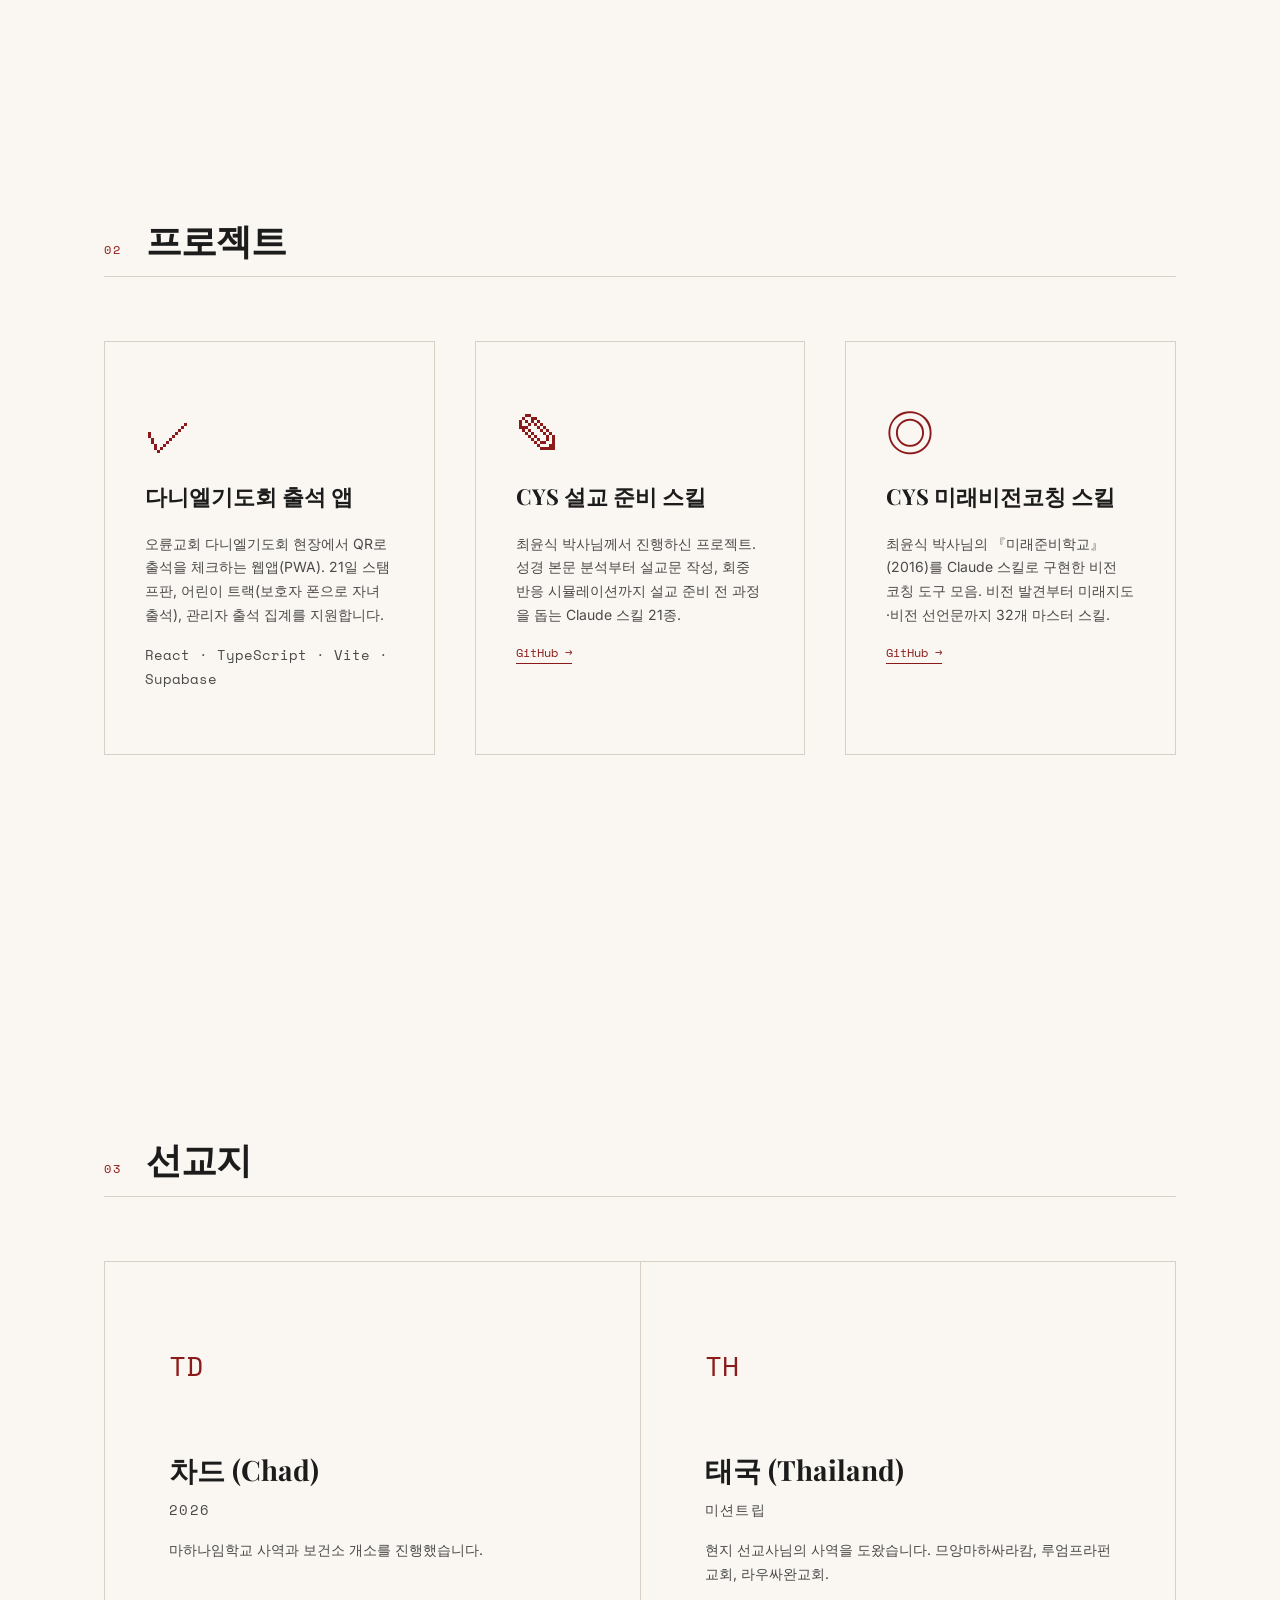
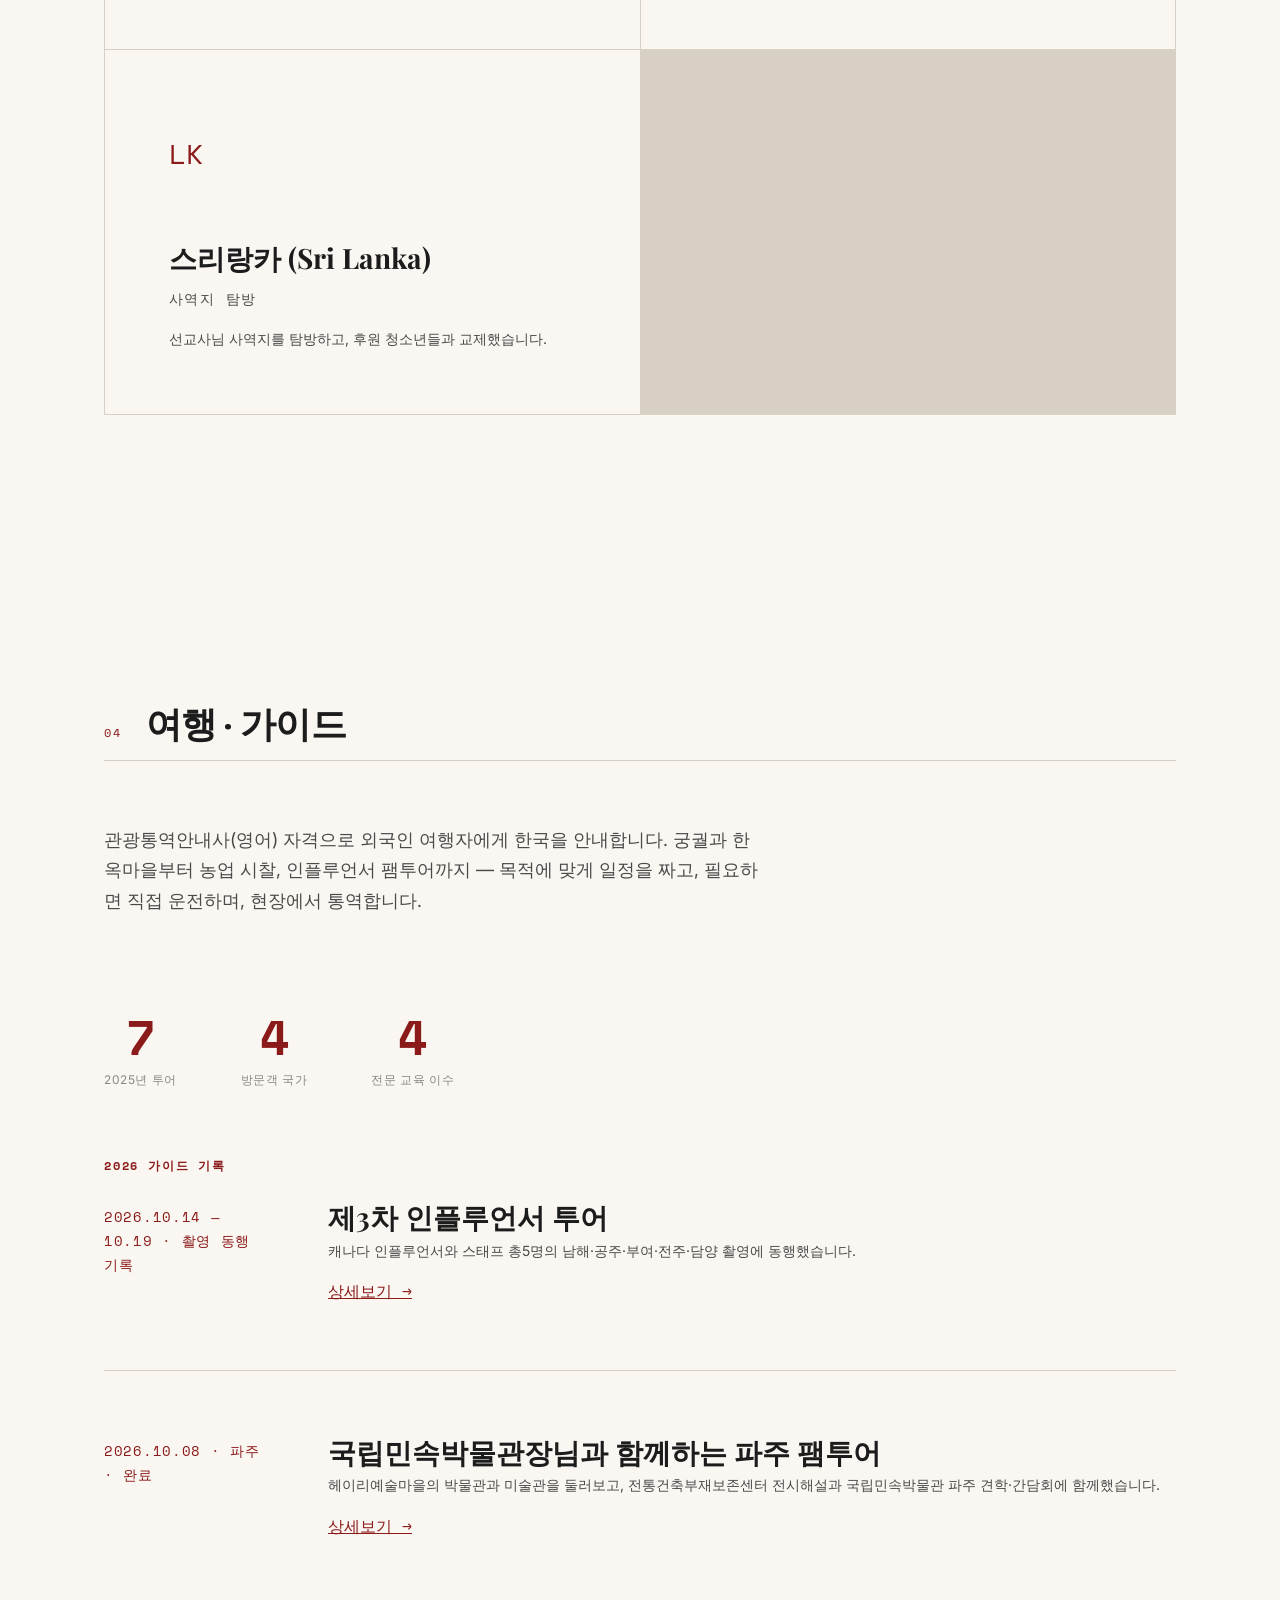
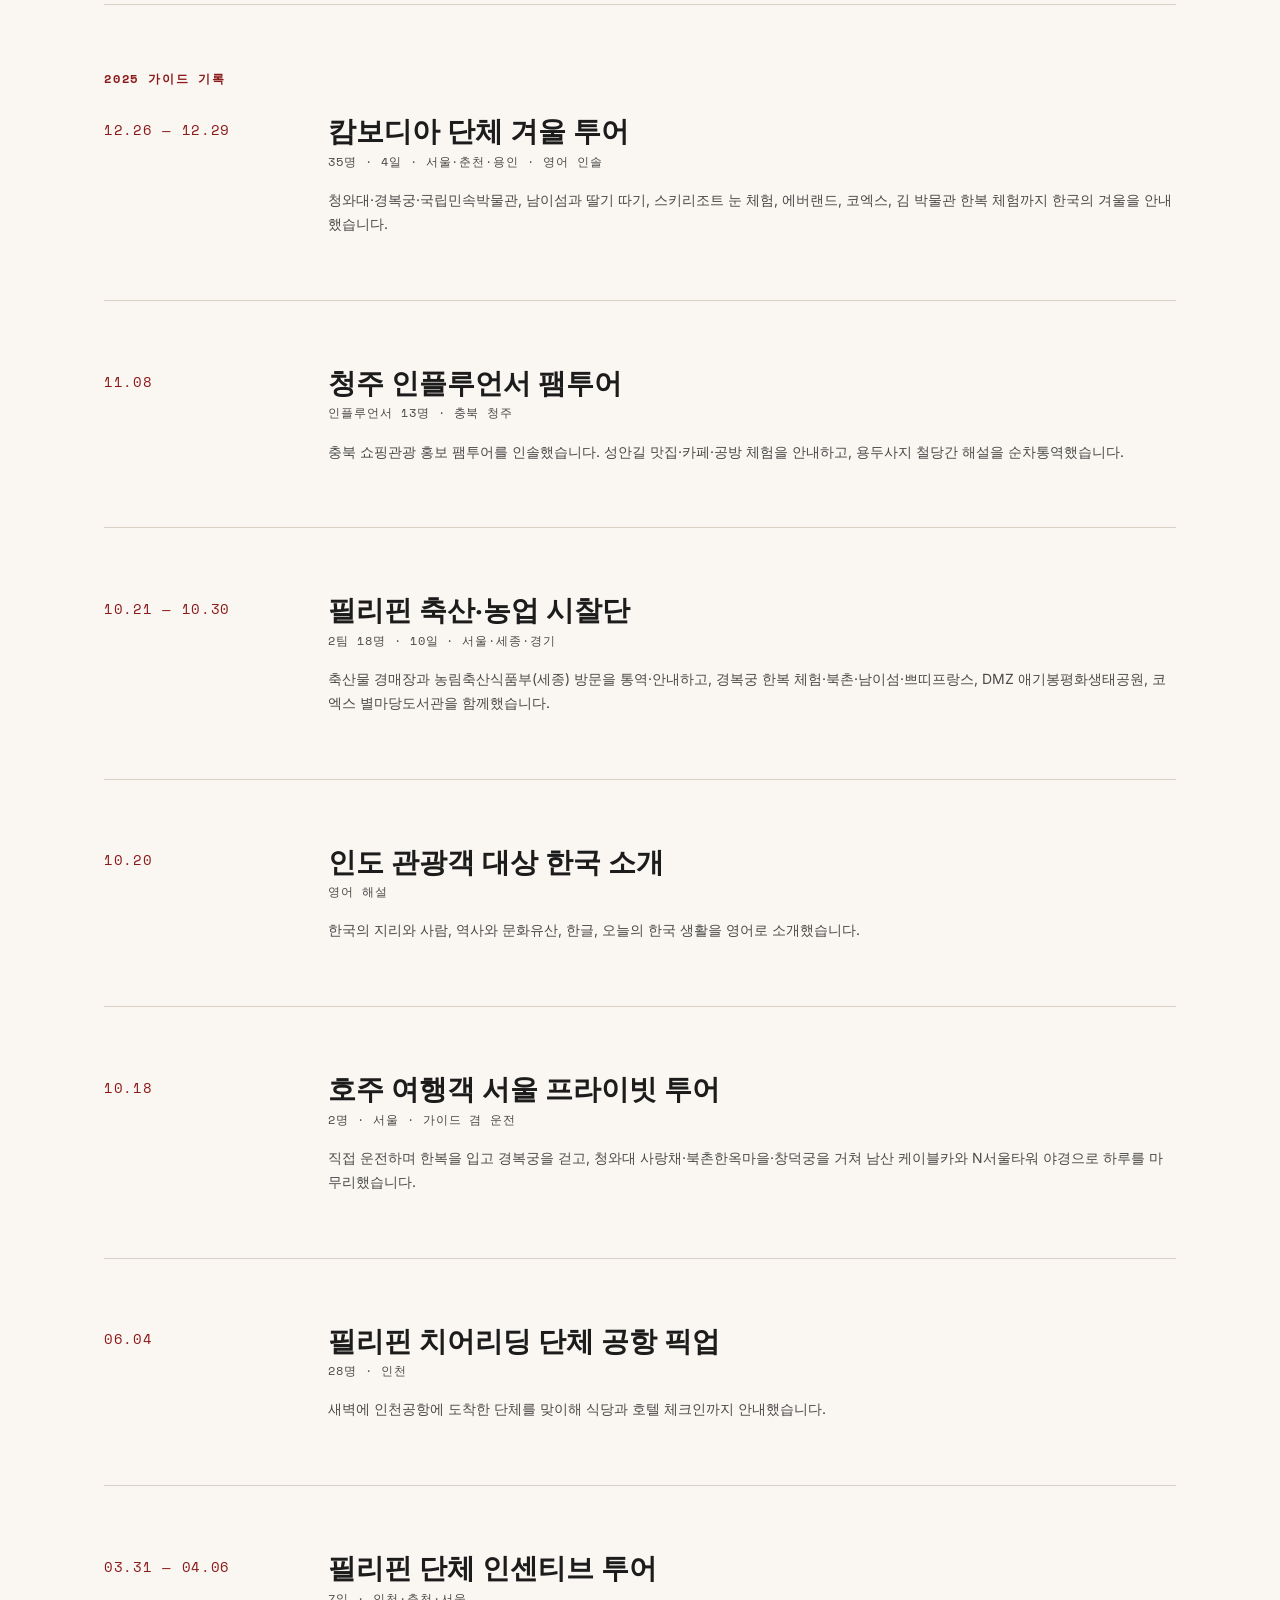
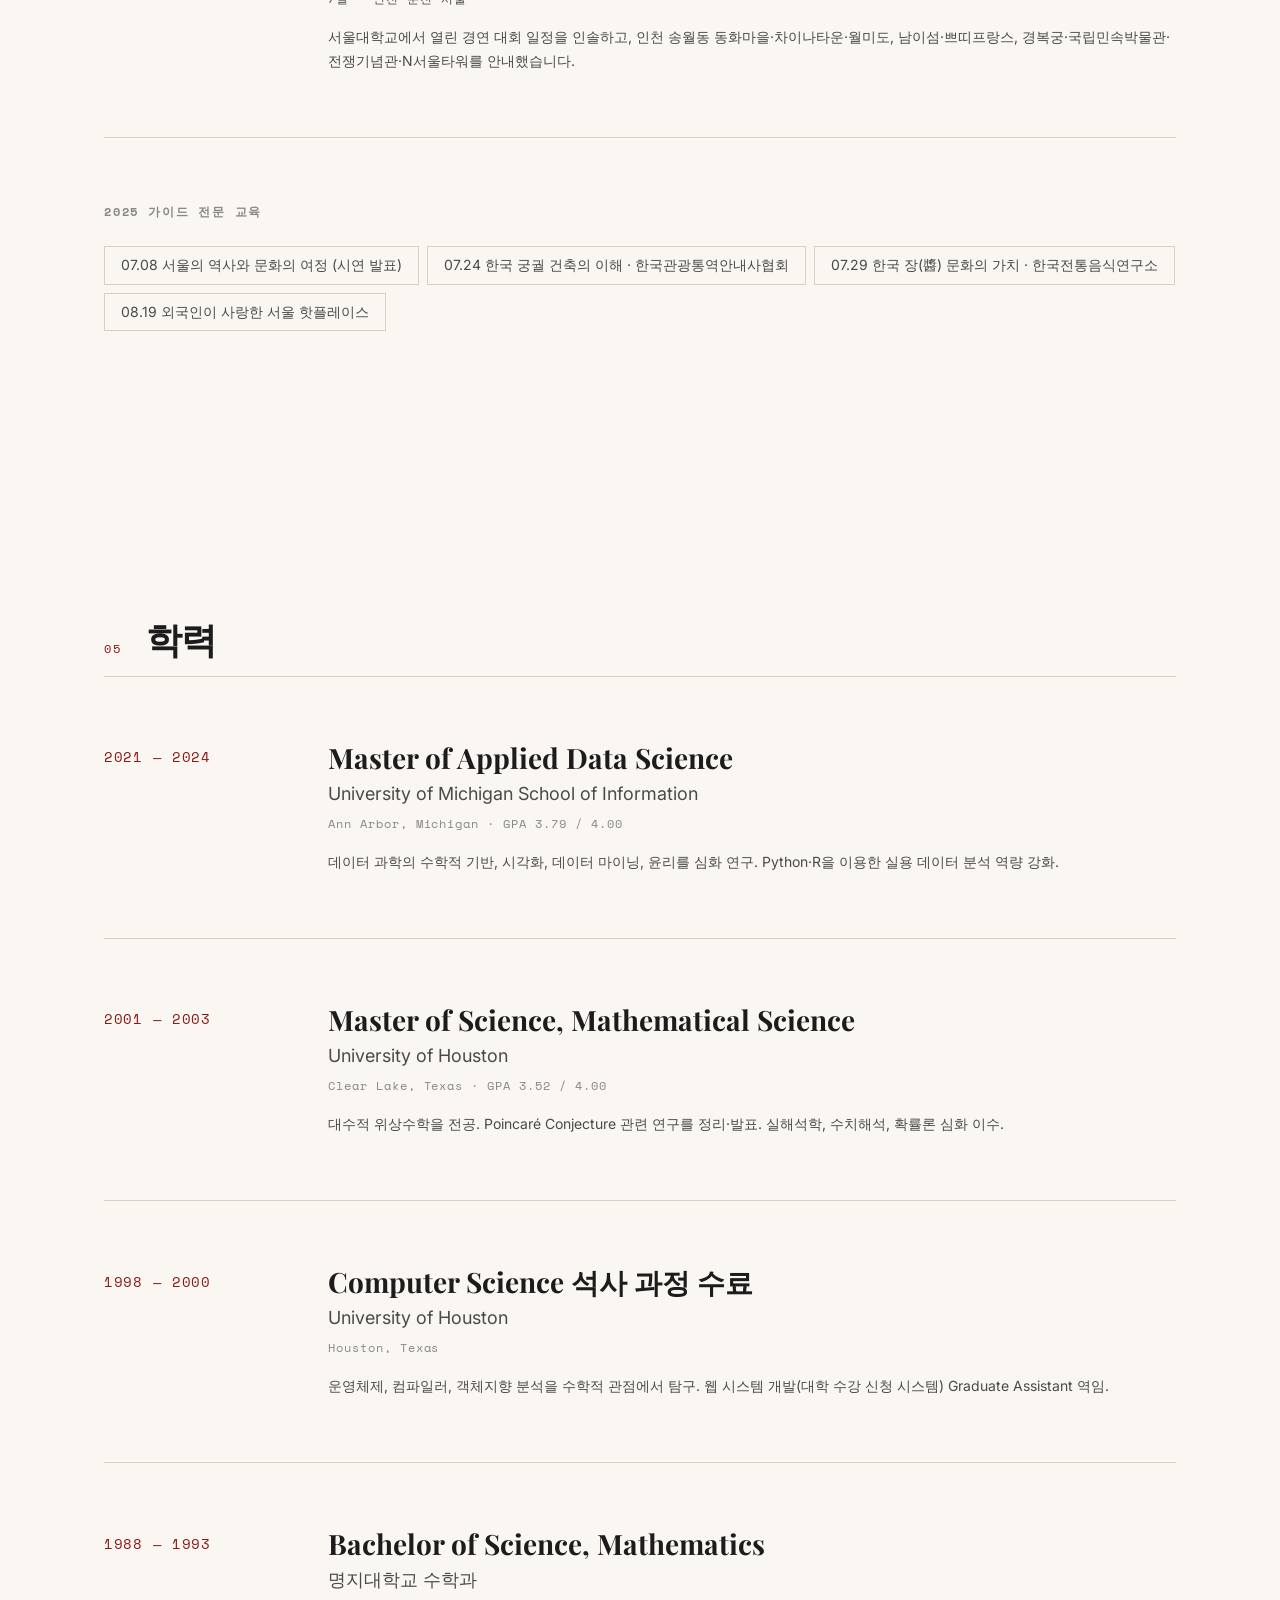
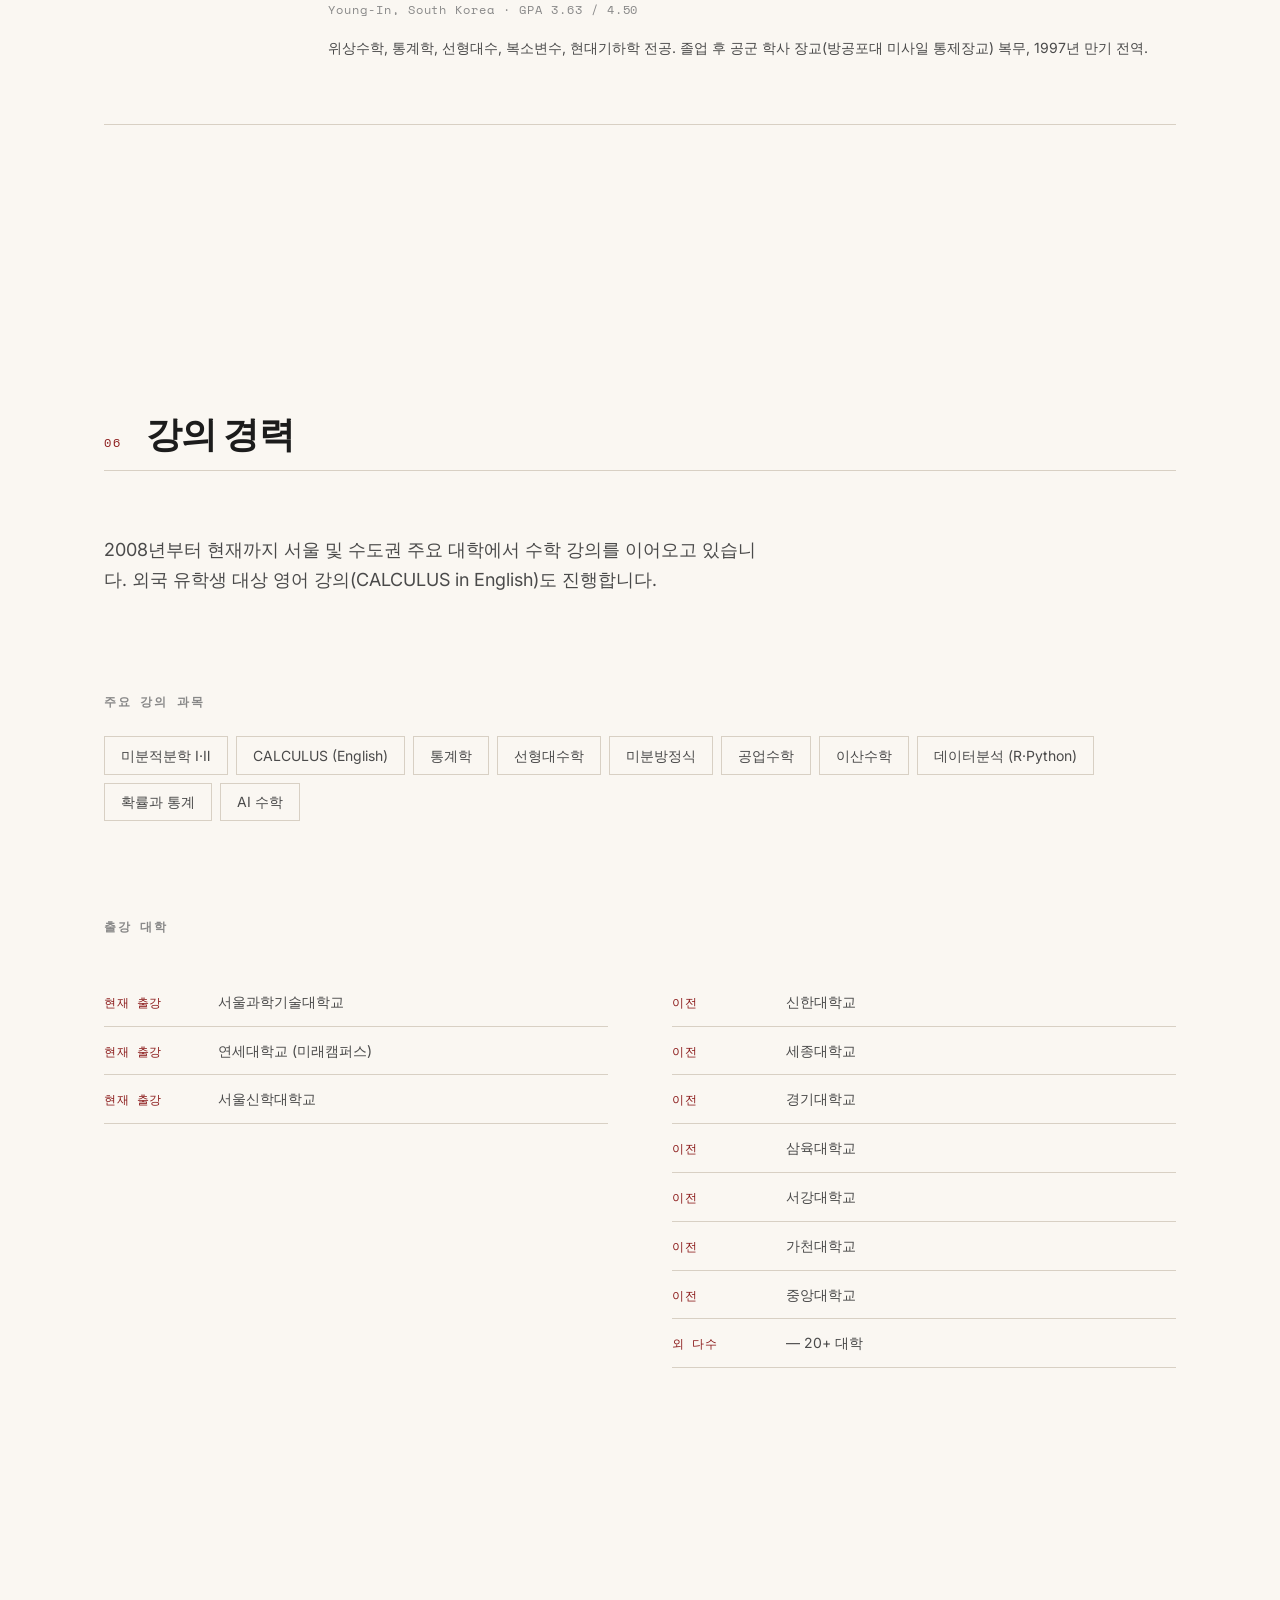
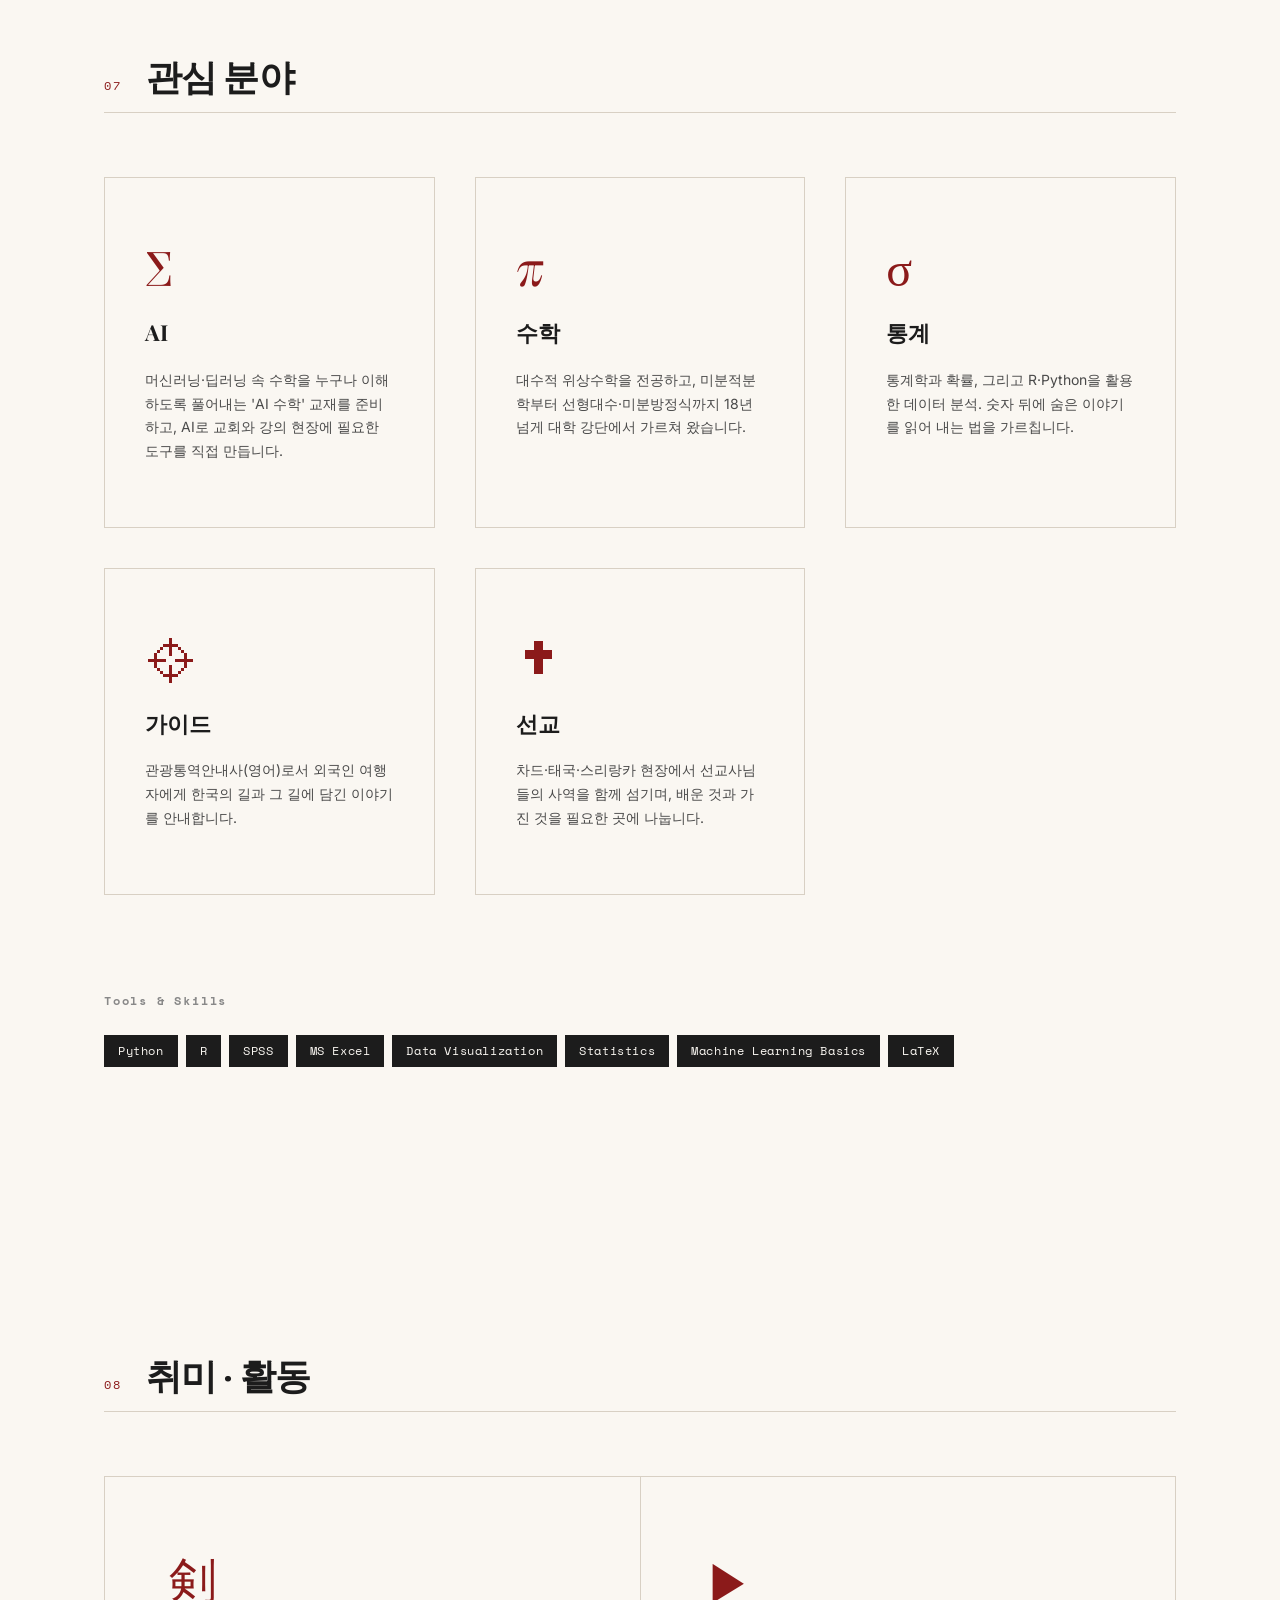
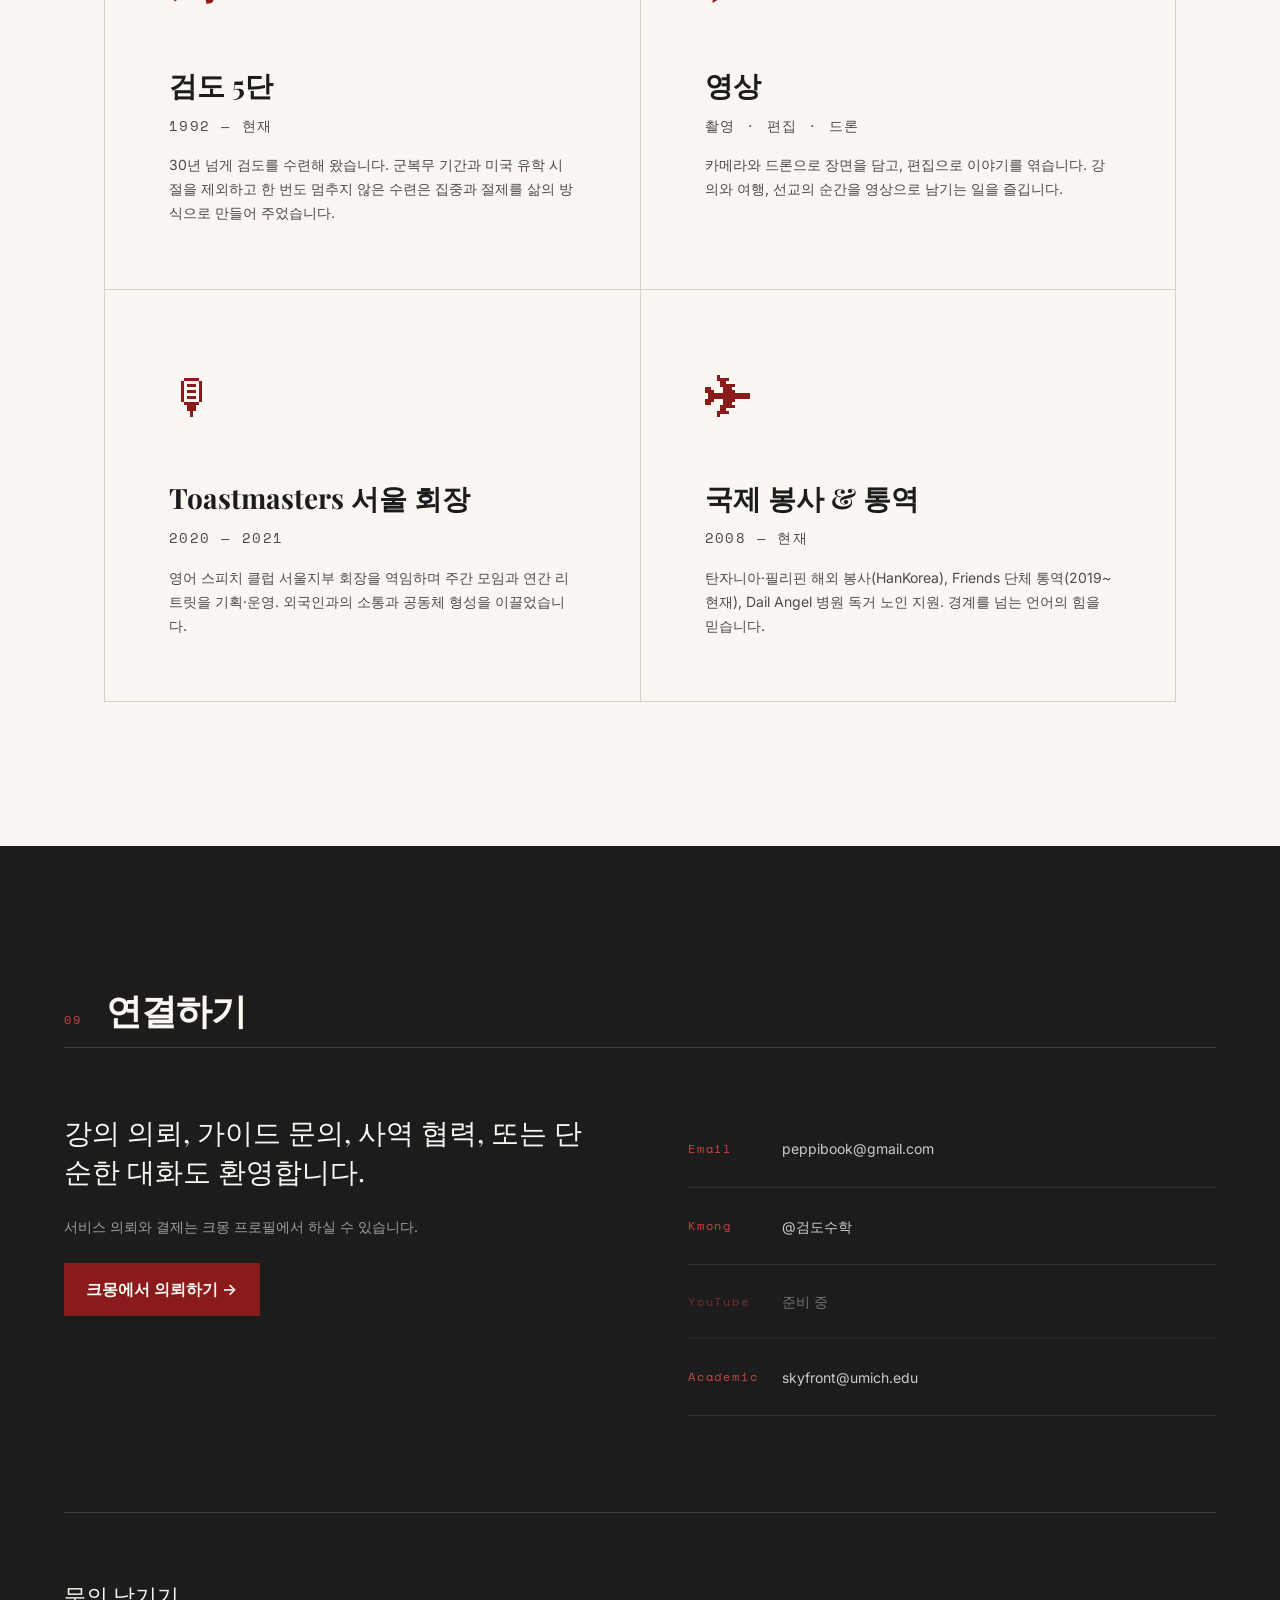
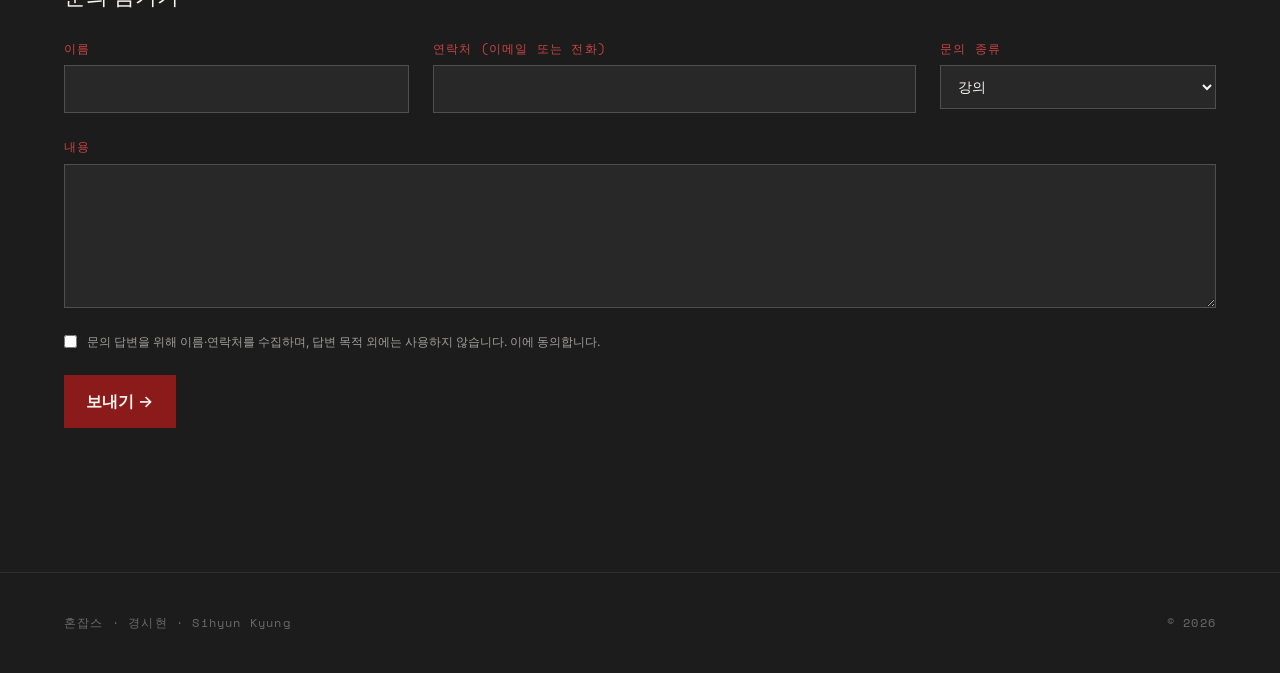
==== commit 9fbe0959: "Update influencer filming record and sort 2026 guide archive newest first" ====
--- a/index.html
+++ b/index.html
@@ -233,22 +233,22 @@
         <div class="about__stat"><span class="about__stat-num mono">4</span><span class="about__stat-label">전문 교육 이수</span></div>
       </div>
 
-      <h3 class="guide__year mono">2026 가이드 기록 · 예정</h3>
+      <h3 class="guide__year mono">2026 가이드 기록</h3>
       <div class="edu__list guide__2026">
+        <a class="edu__item guide__entry reveal" href="influencer-tour.html" aria-labelledby="guide-influencer-title guide-influencer-more">
+          <div class="edu__year mono"><time datetime="2026-10-14">2026.10.14</time> — <time datetime="2026-10-19">10.19</time> · 촬영 동행 기록</div>
+          <div class="edu__body">
+            <h4 class="edu__degree" id="guide-influencer-title">제3차 인플루언서 투어</h4>
+            <p class="edu__desc">캐나다 인플루언서와 스태프 총5명의 남해·공주·부여·전주·담양 촬영에 동행했습니다.</p>
+            <span class="guide__more mono" id="guide-influencer-more">상세보기 →</span>
+          </div>
+        </a>
         <a class="edu__item guide__entry reveal" href="paju-tour.html" aria-labelledby="guide-paju-title guide-paju-more">
           <div class="edu__year mono"><time datetime="2026-10-08">2026.10.08</time> · 파주 · 완료</div>
           <div class="edu__body">
             <h4 class="edu__degree" id="guide-paju-title">국립민속박물관장님과 함께하는 파주 팸투어</h4>
             <p class="edu__desc">헤이리예술마을의 박물관과 미술관을 둘러보고, 전통건축부재보존센터 전시해설과 국립민속박물관 파주 견학·간담회에 함께했습니다.</p>
             <span class="guide__more mono" id="guide-paju-more">상세보기 →</span>
-          </div>
-        </a>
-        <a class="edu__item guide__entry reveal" href="influencer-tour.html" aria-labelledby="guide-influencer-title guide-influencer-more">
-          <div class="edu__year mono"><time datetime="2026-10-14">2026.10.14</time> — <time datetime="2026-10-19">10.19</time> · 예정</div>
-          <div class="edu__body">
-            <h4 class="edu__degree" id="guide-influencer-title">제3차 인플루언서 투어</h4>
-            <p class="edu__desc">캐나다 인플루언서 1명과 스태프 4명, 총 5명 대상의 6일 투어 예정입니다.</p>
-            <span class="guide__more mono" id="guide-influencer-more">상세보기 →</span>
           </div>
         </a>
       </div>
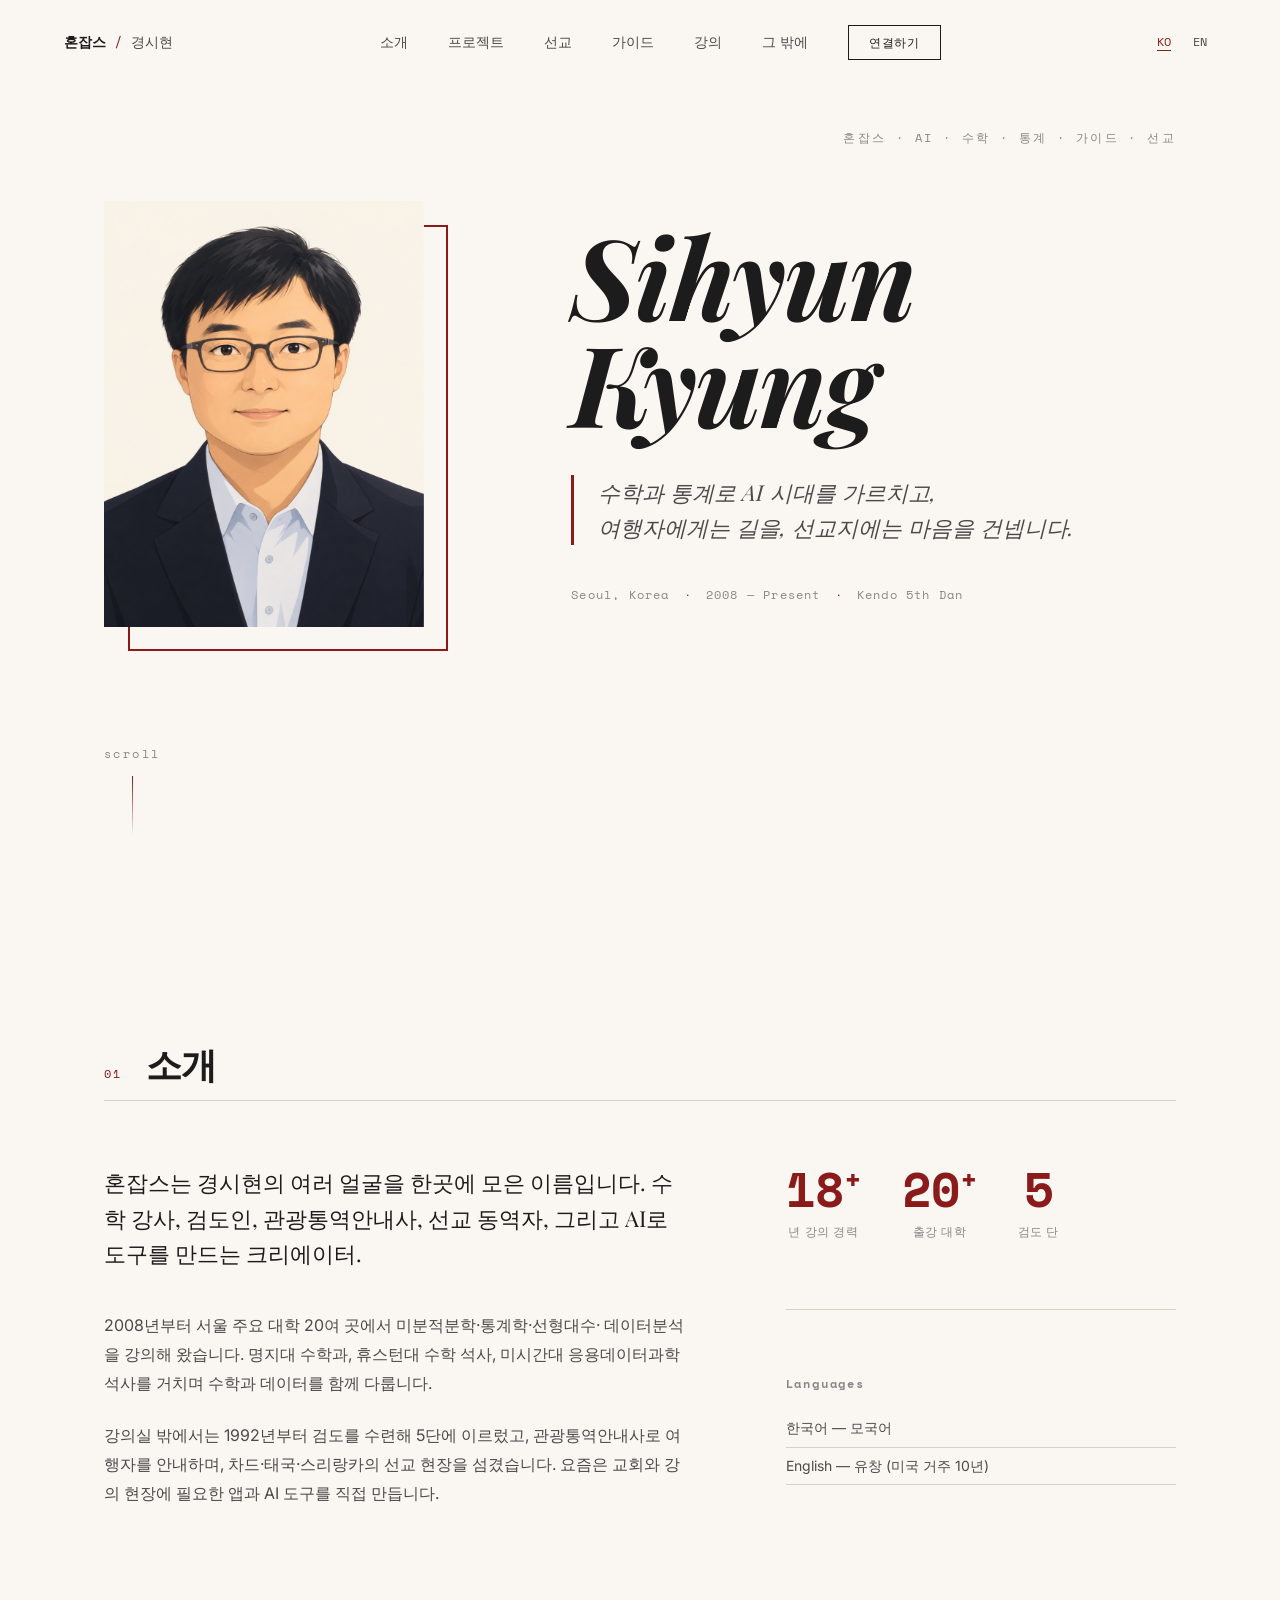
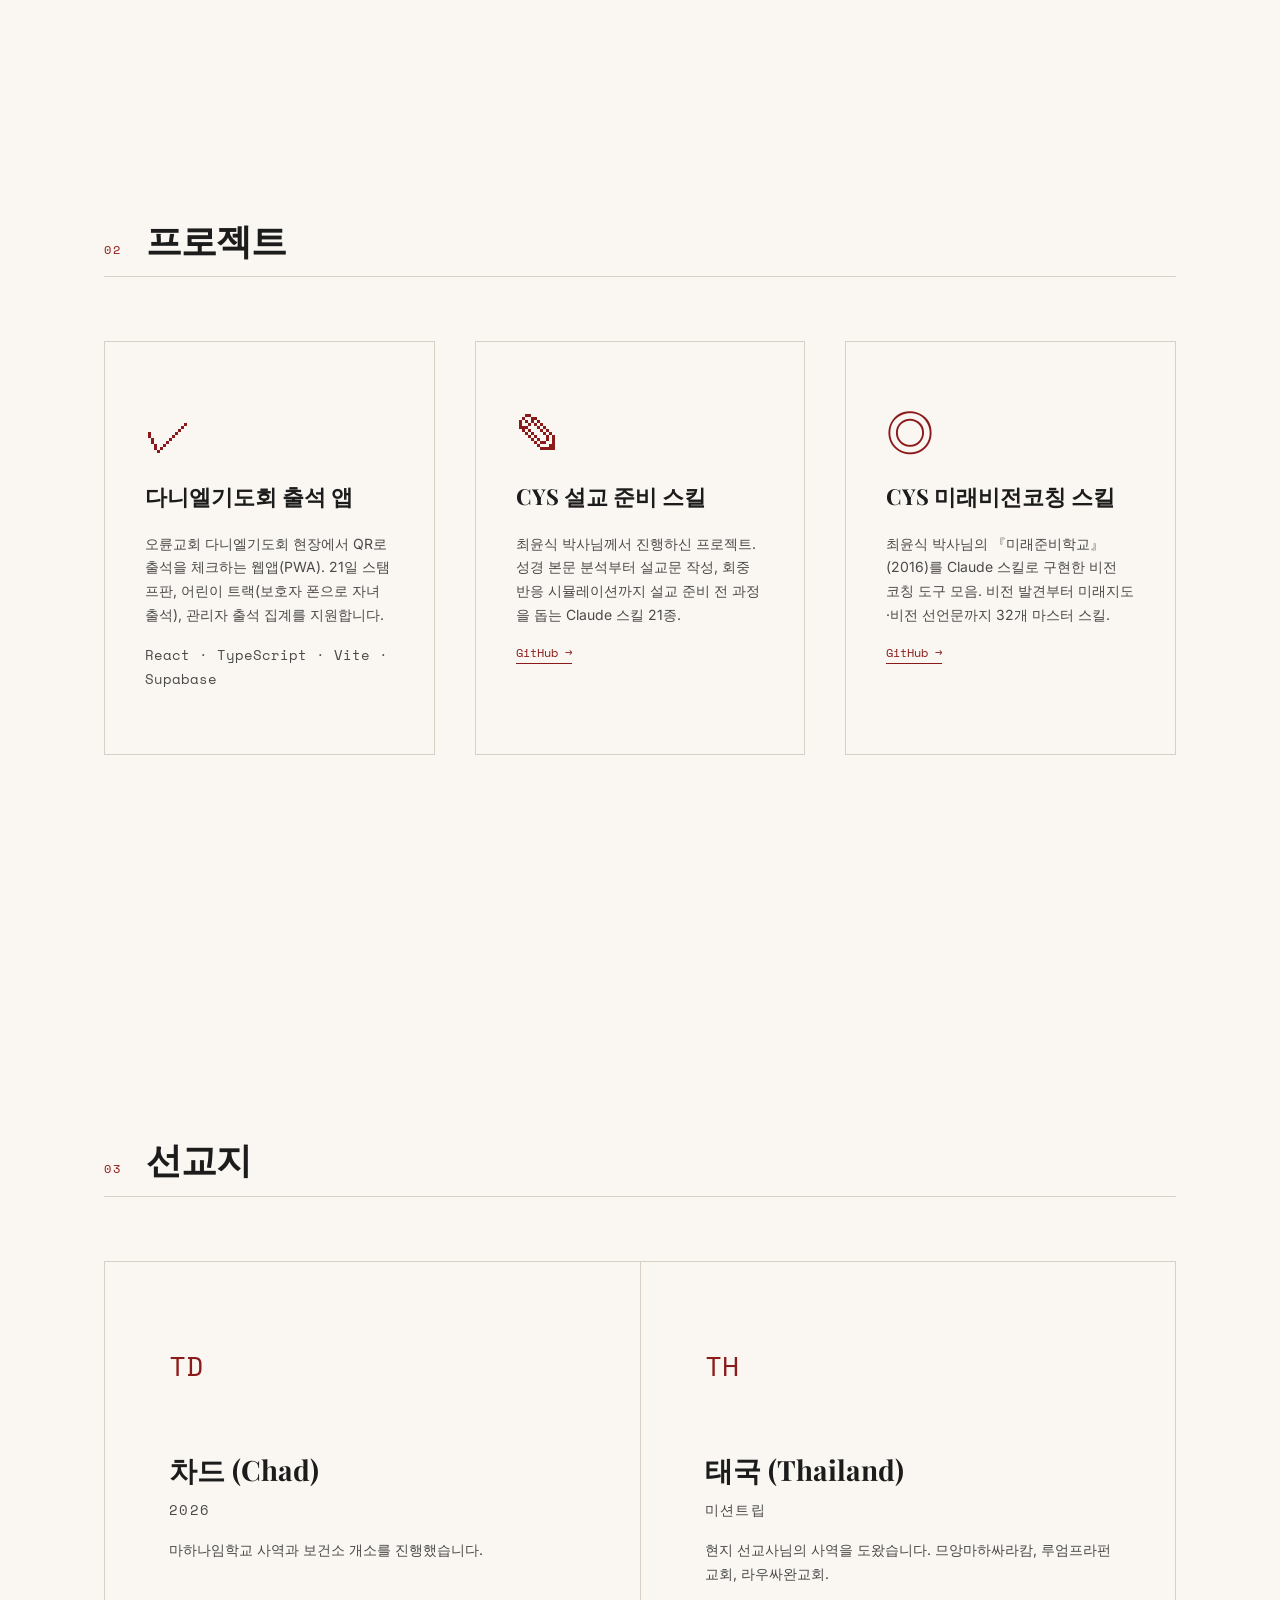
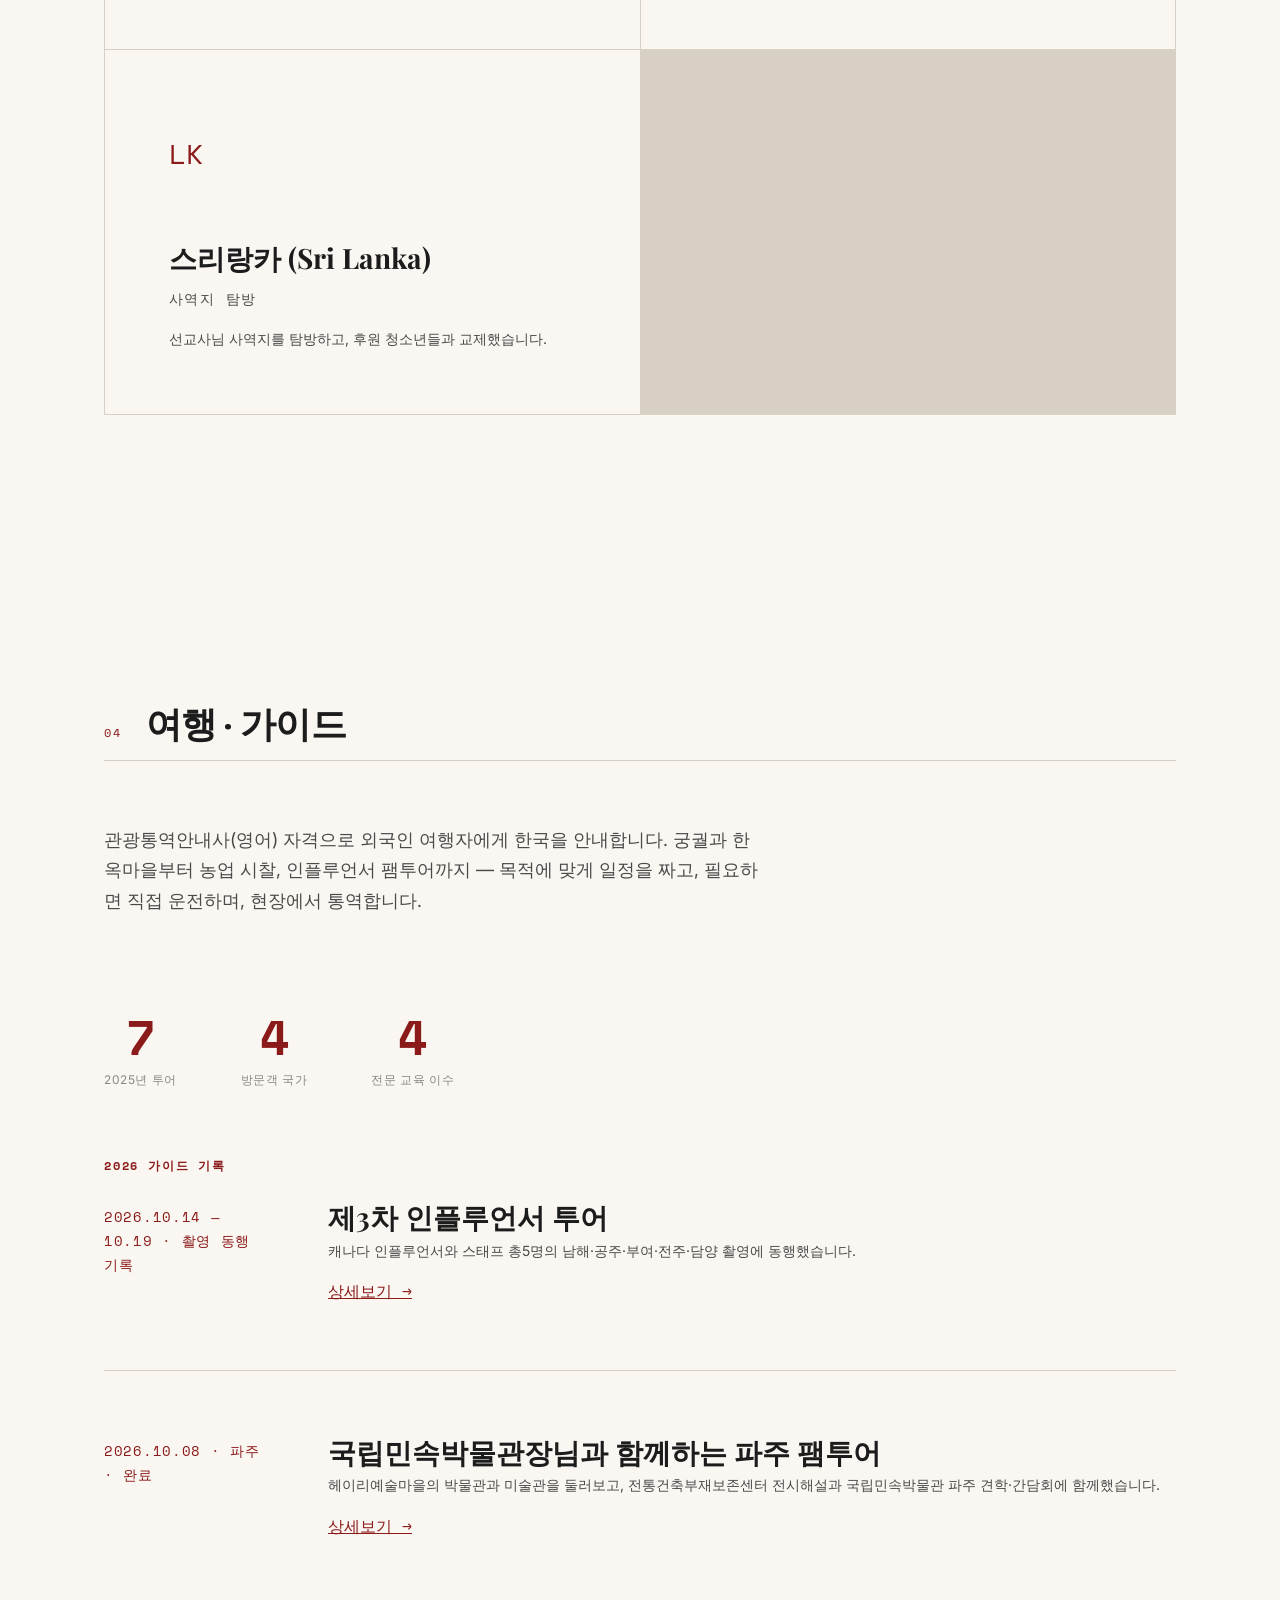
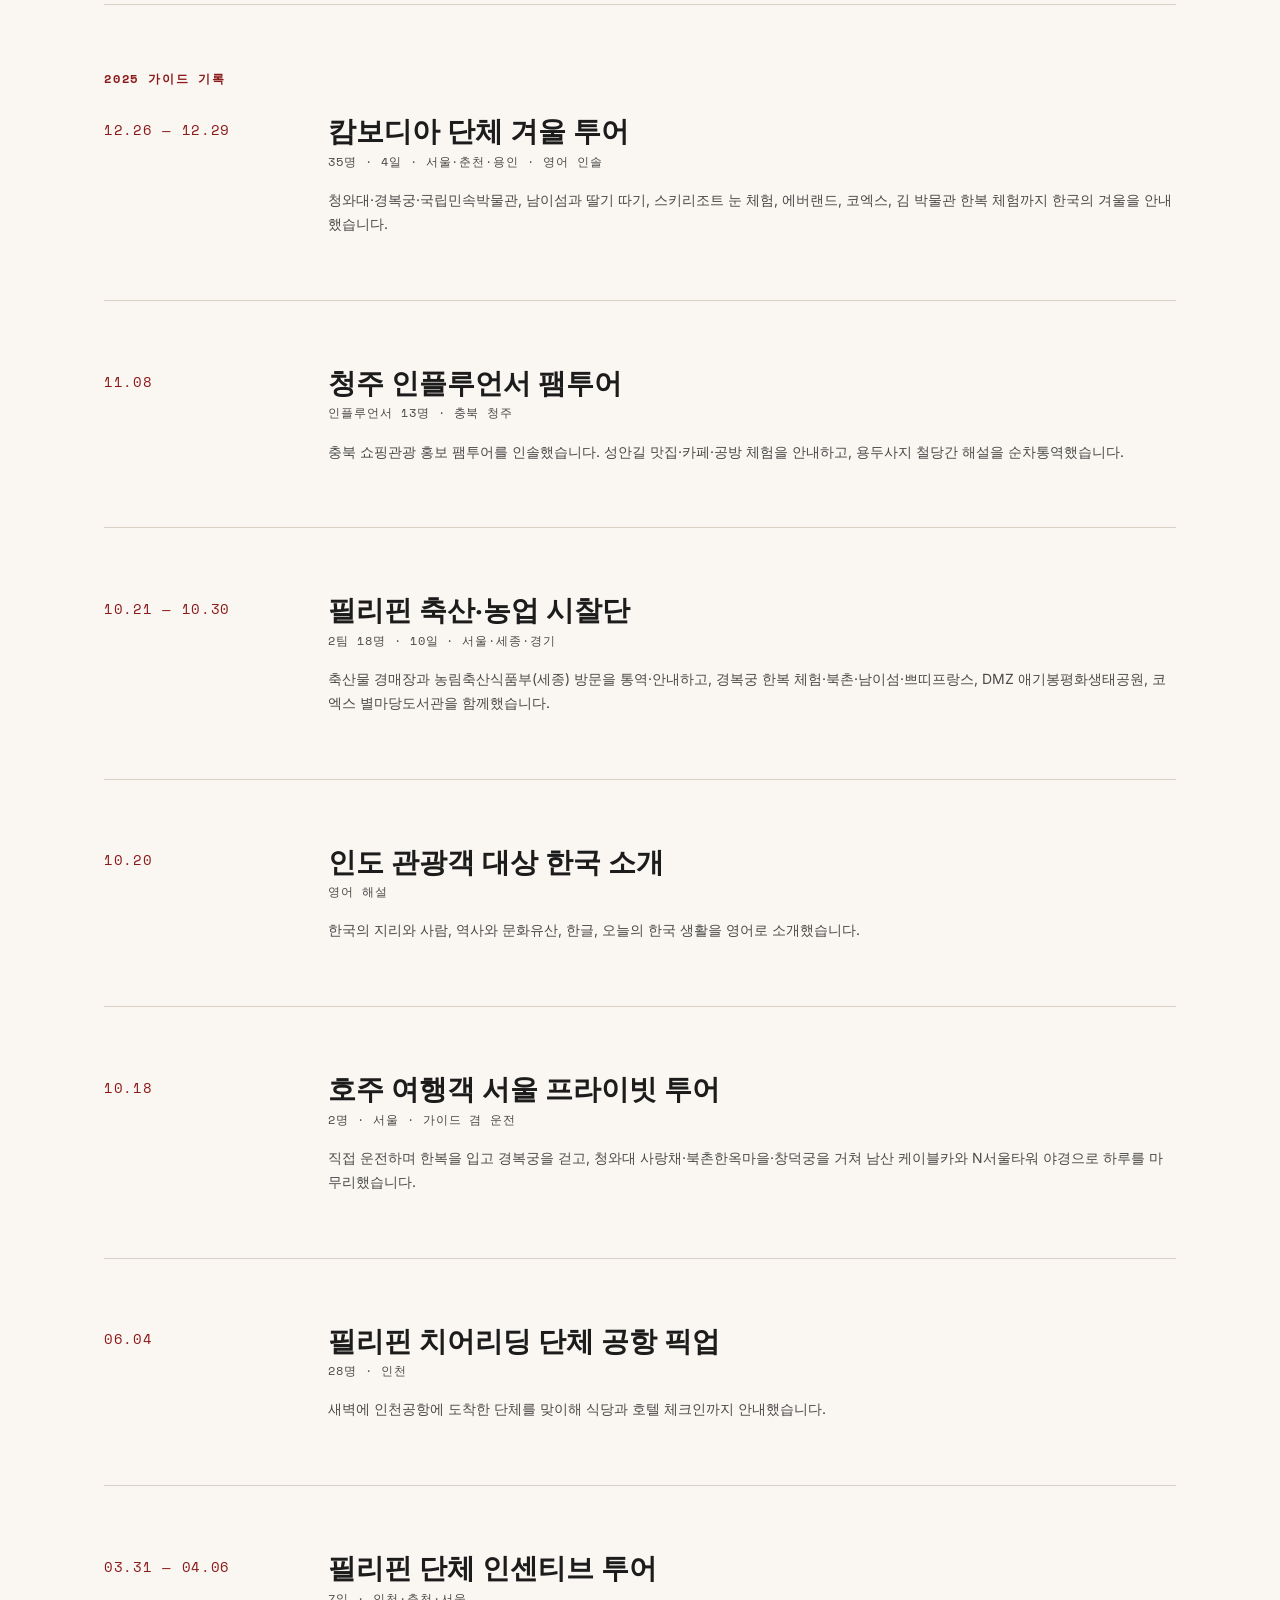
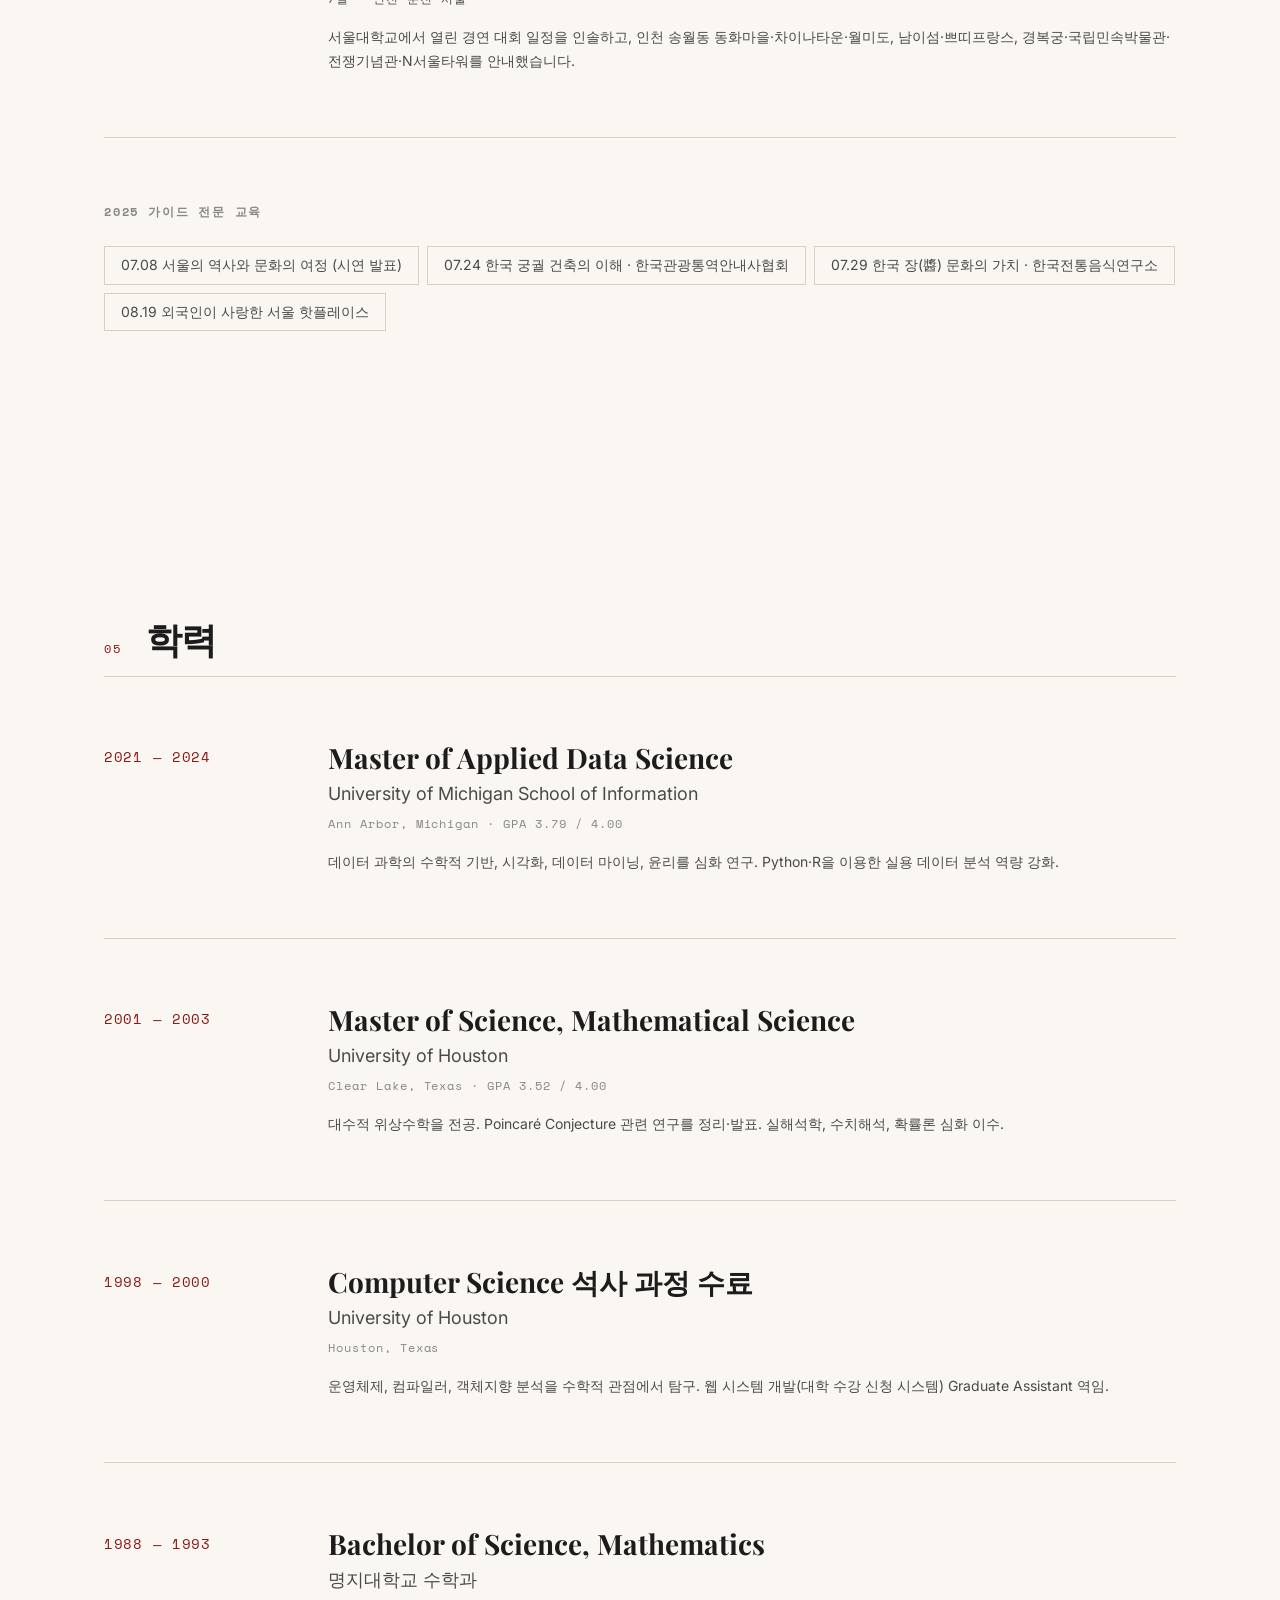
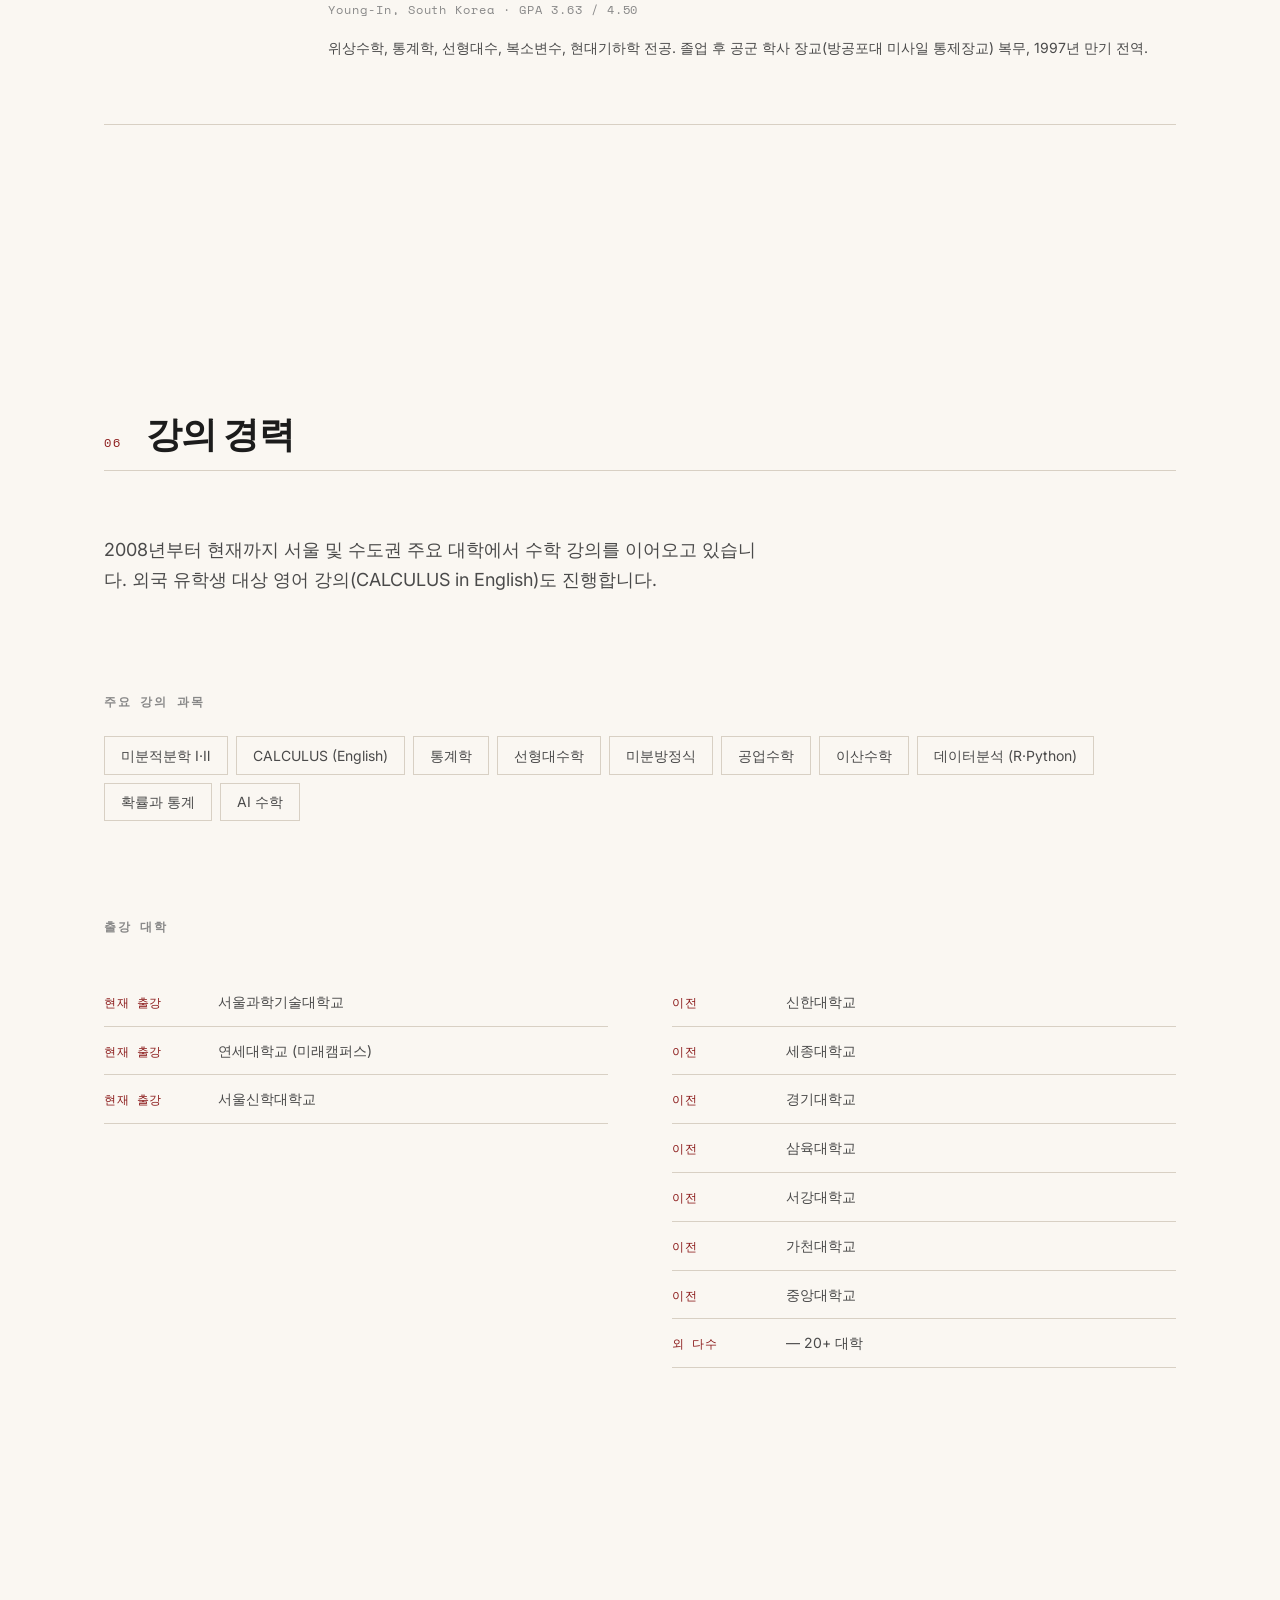
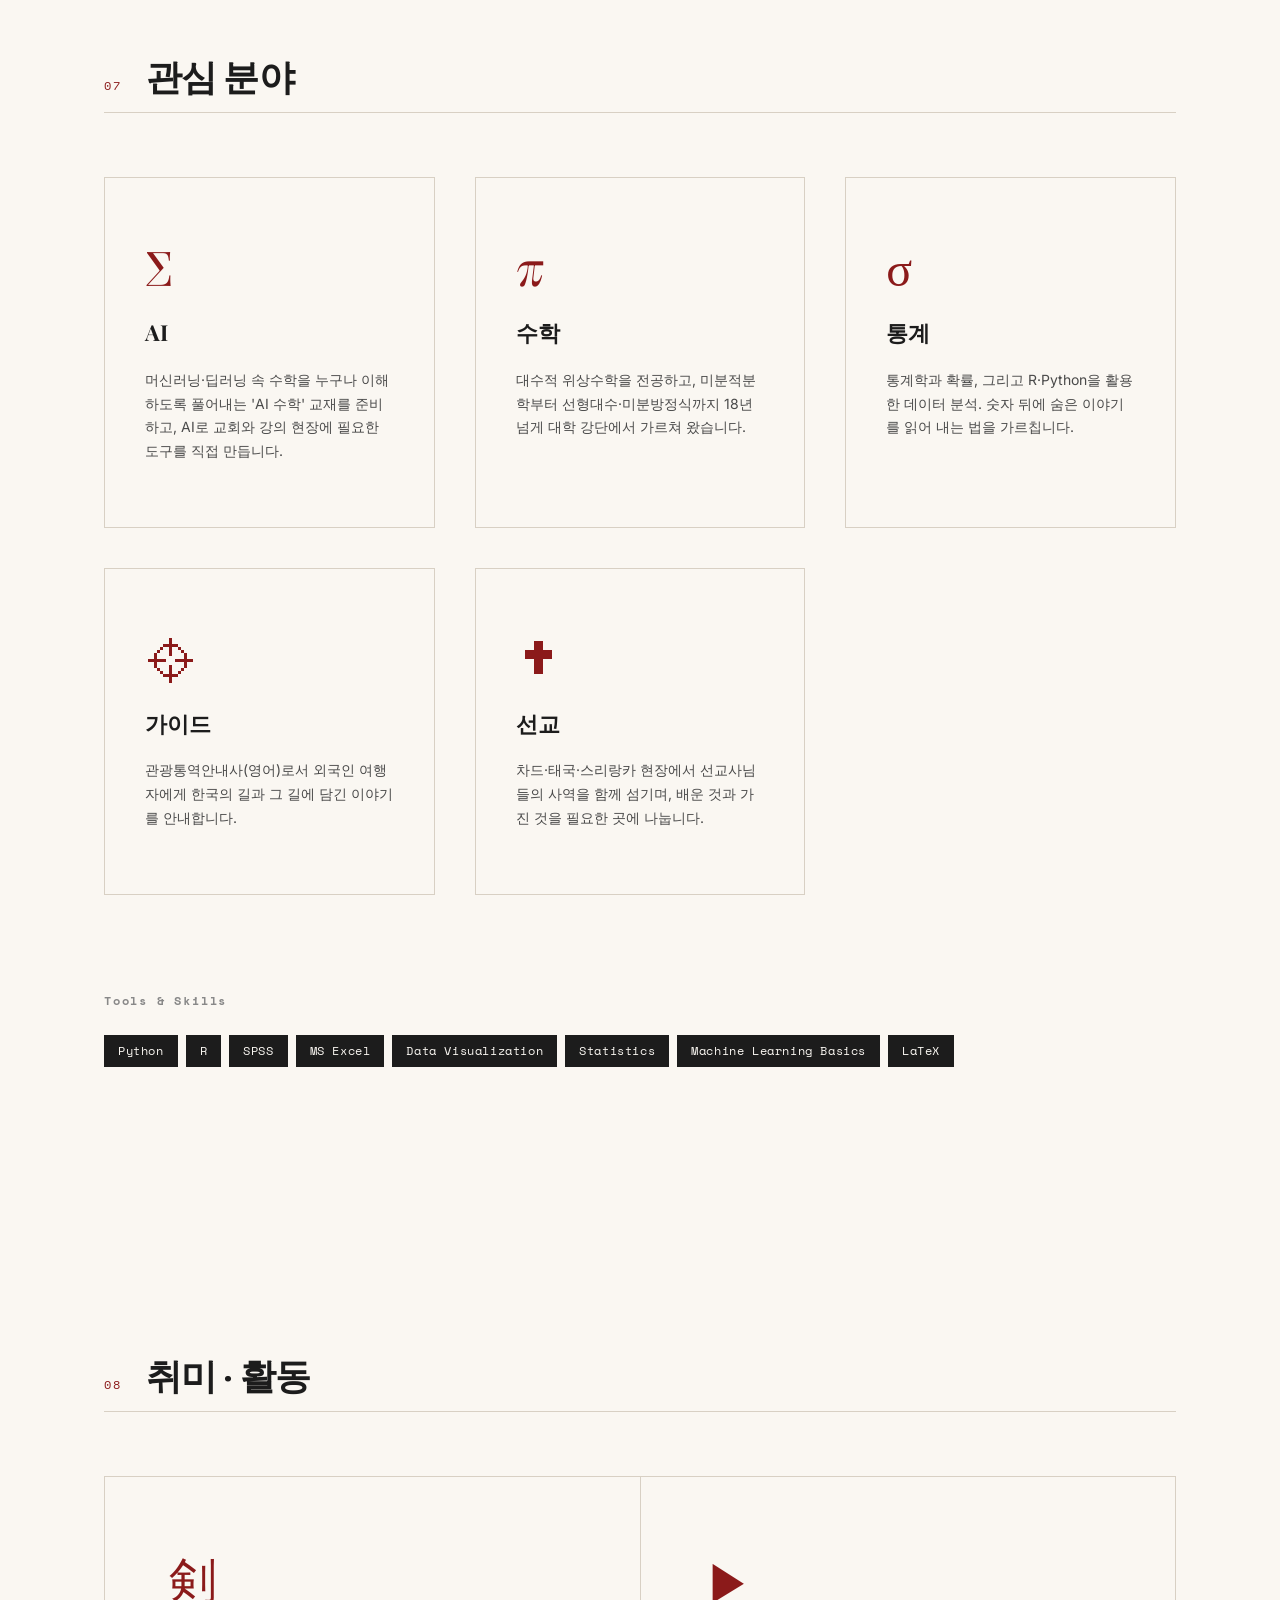
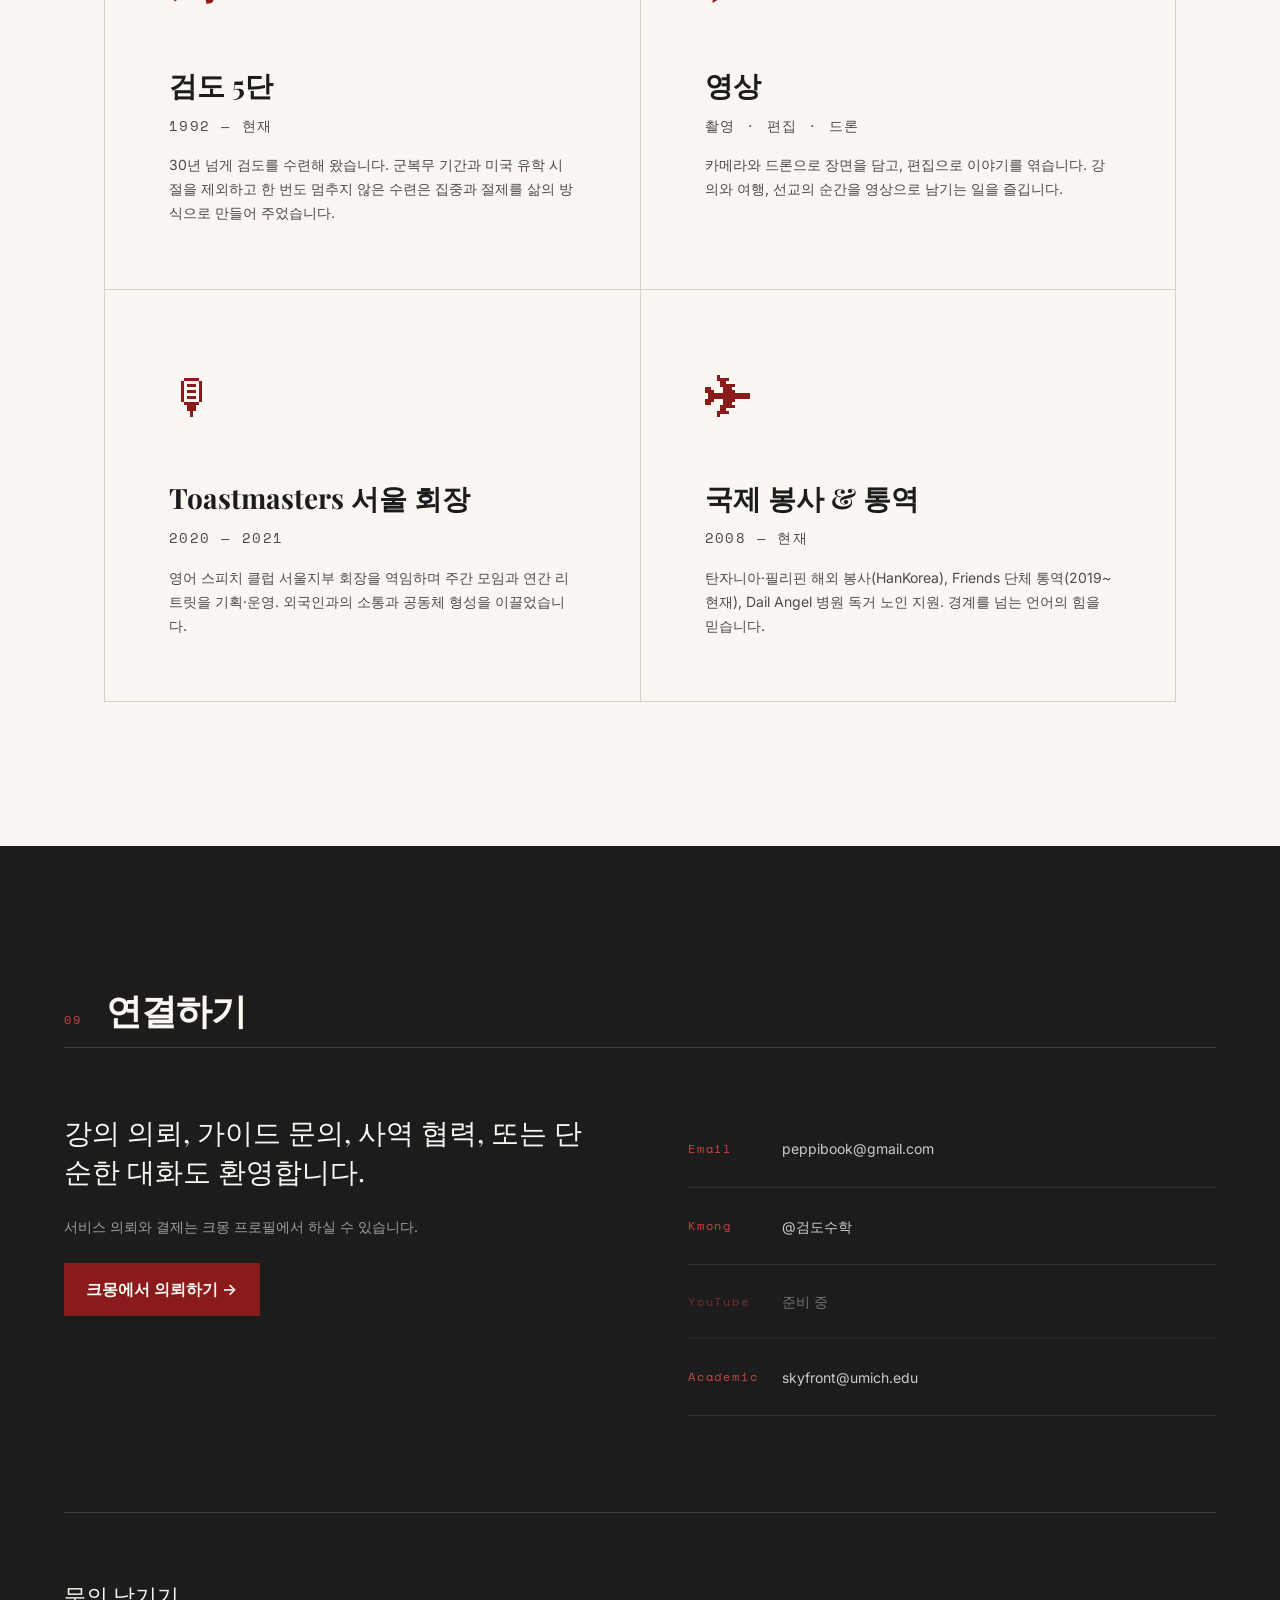
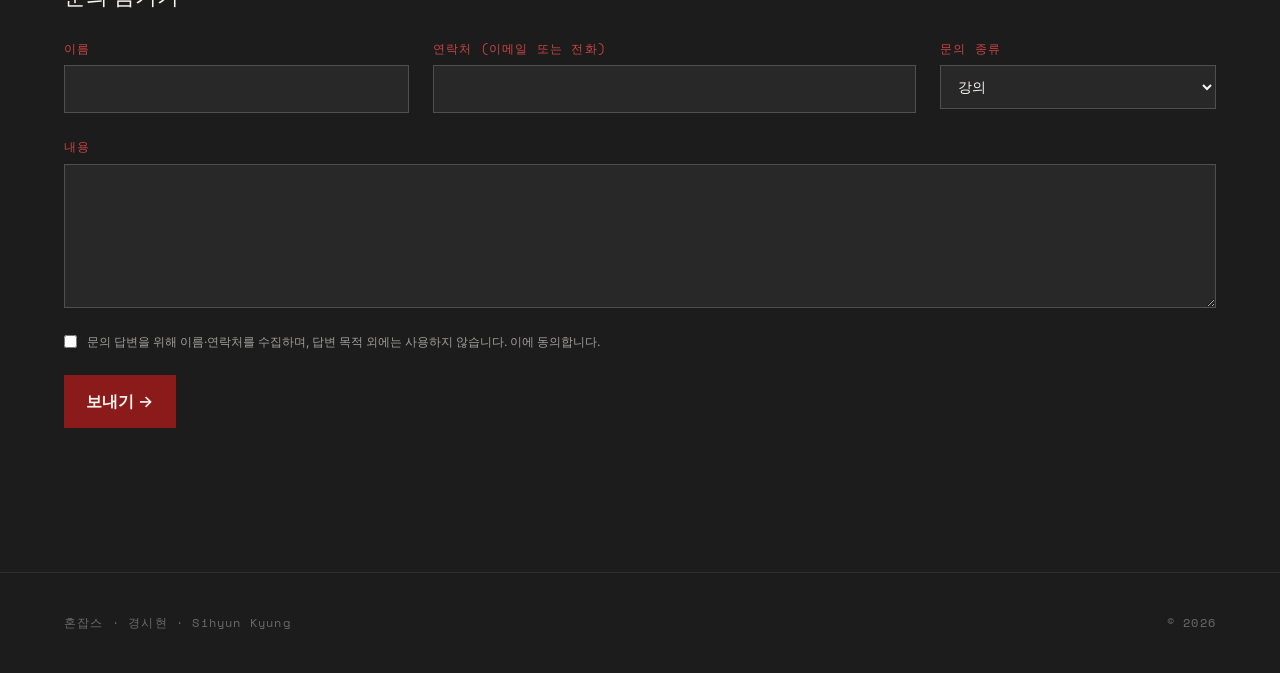
==== commit 8f527948: "Add English site and bilingual navigation with localized inquiry feedback" ====
--- a/index.html
+++ b/index.html
@@ -5,6 +5,8 @@
   <meta name="viewport" content="width=device-width, initial-scale=1.0" />
   <title>혼잡스 — 경시현</title>
   <meta name="description" content="혼잡스 — 경시현(Sihyun Kyung). 수학 강사, 검도 5단, 관광통역안내사, 선교, 앱·AI 프로젝트." />
+  <link rel="alternate" hreflang="ko" href="https://peppibook.github.io/index.html" />
+  <link rel="alternate" hreflang="en" href="https://peppibook.github.io/en.html" />
   <link rel="preconnect" href="https://fonts.googleapis.com" />
   <link rel="preconnect" href="https://fonts.gstatic.com" crossorigin />
   <link href="https://fonts.googleapis.com/css2?family=Playfair+Display:ital,wght@0,400;0,700;0,900;1,400;1,700&family=Inter:wght@300;400;500;600&family=Space+Mono:wght@400;700&display=swap" rel="stylesheet" />
@@ -28,6 +30,10 @@
       <li><a href="#beyond">그 밖에</a></li>
       <li><a href="#contact" class="nav__cta">연결하기</a></li>
     </ul>
+    <div class="language-switch" role="group" aria-label="언어 선택">
+      <a href="index.html" lang="ko" hreflang="ko" aria-current="page">KO</a>
+      <a href="en.html" lang="en" hreflang="en">EN</a>
+    </div>
     <button class="nav__toggle" aria-label="메뉴 열기">
       <span></span><span></span>
     </button>
--- a/css/style.css
+++ b/css/style.css
@@ -1078,3 +1078,65 @@
 .tour__header a:focus-visible { outline: 2px solid var(--crimson); outline-offset: 4px; }
 .tour__main .guide__feature { border-bottom: 0; }
 .tour__main .edu__location { color: var(--ink-light); }
+
+/* Language links stay visible independently of the collapsible menu. */
+.language-switch {
+  display: flex;
+  align-items: center;
+  gap: 0.25rem;
+  flex-shrink: 0;
+  position: relative;
+  z-index: 101;
+  font-family: var(--ff-mono);
+  font-size: var(--size-xs);
+}
+.language-switch a {
+  display: inline-flex;
+  align-items: center;
+  justify-content: center;
+  min-width: 2rem;
+  min-height: 2.75rem;
+  color: var(--ink-light);
+}
+.language-switch a[aria-current="page"] {
+  color: var(--crimson);
+  text-decoration: underline;
+  text-underline-offset: 0.3em;
+}
+.language-switch a:focus-visible {
+  outline: 2px solid var(--crimson);
+  outline-offset: 2px;
+}
+html[lang="en"] .nav__links { gap: 1.25rem; }
+html[lang="en"] .hero__tagline { overflow-wrap: break-word; }
+html[lang="en"] .beyond__visual--kendo .beyond__glyph { font-size: var(--size-2xl); }
+
+@media (max-width: 1100px) {
+  .nav { gap: 0.75rem; }
+  .nav__logo { margin-right: auto; position: relative; z-index: 101; }
+  .nav__links { display: none; }
+  .nav__toggle { display: flex; position: relative; z-index: 101; flex-shrink: 0; }
+  .nav__links.open {
+    display: flex;
+    flex-direction: column;
+    position: fixed;
+    inset: 0;
+    background: var(--cream);
+    align-items: center;
+    justify-content: center;
+    gap: var(--space-xl);
+    z-index: 99;
+    overflow-y: auto;
+    padding: 5rem 1rem 2rem;
+  }
+}
+@media (max-width: 480px) {
+  .nav__logo .nav__slash,
+  .nav__logo .nav__name-en { display: none; }
+  .nav { gap: 0.5rem; }
+  .beyond__item { min-width: 0; padding: var(--space-lg) var(--space-md); }
+  .beyond__content { min-width: 0; overflow-wrap: break-word; }
+  html[lang="en"] .hero__tagline br { display: none; }
+  html[lang="en"] .uni__item { gap: var(--space-sm); }
+  html[lang="en"] .uni__item span:first-child { min-width: 65px; }
+}
